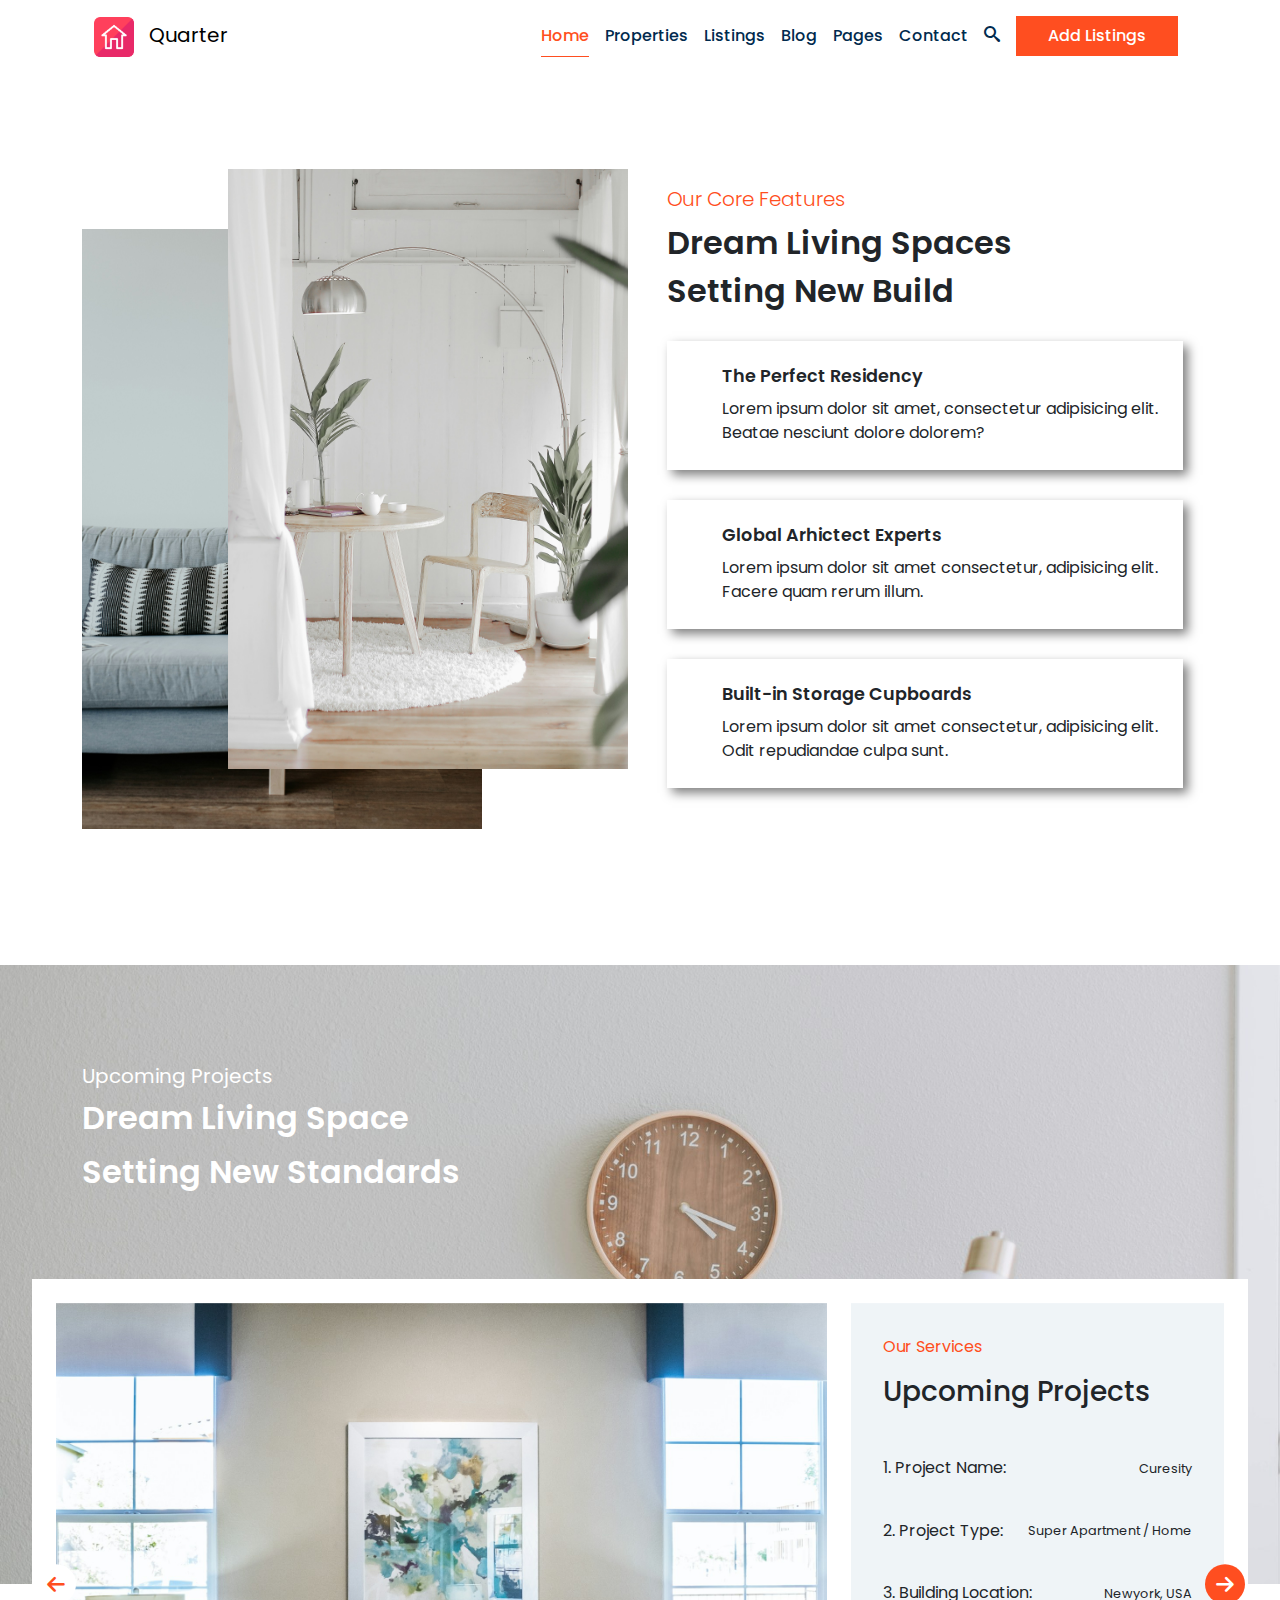
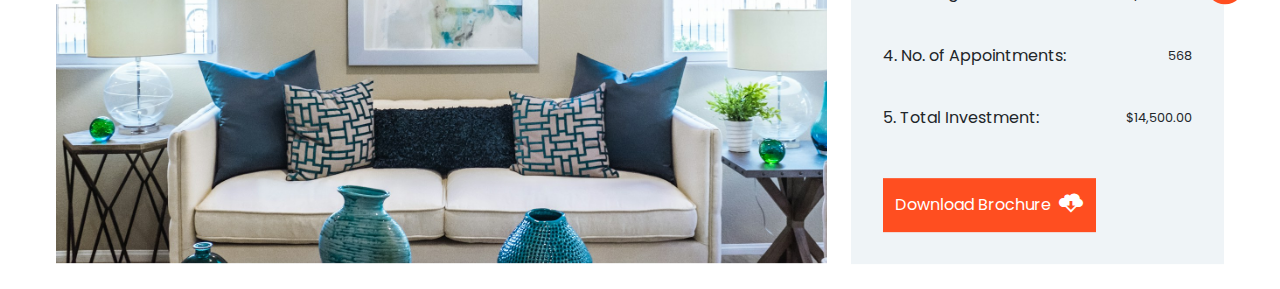
==== index.html @ afba4214 "Navbar-fixed" ====
<!DOCTYPE html>
<html lang="en">
<head>
    <meta charset="UTF-8">
    <meta name="viewport" content="width=device-width, initial-scale=1.0">
    <title>Quarter</title>
    <link rel='stylesheet' href='https://cdn-uicons.flaticon.com/2.6.0/uicons-regular-straight/css/uicons-regular-straight.css'>
    <link href="https://fonts.googleapis.com/css2?family=Poppins:ital,wght@0,100;0,200;0,300;0,400;0,500;0,600;0,700;0,800;0,900;1,100;1,200;1,300;1,400;1,500;1,600;1,700;1,800;1,900&display=swap" rel="stylesheet">
    <link rel="stylesheet" href="https://cdn.jsdelivr.net/npm/swiper@11/swiper-bundle.min.css"/>
    <link rel="stylesheet" href="assets/css/main.css">
</head>
<body>
    <div class="site-wrapper">
        <header class="header">
          <div class="container">
            <nav class="main-navbar">
              <div class="nav-links">
                <nav class="navbar navbar-expand-lg">
                  <div class="container-fluid">
                    <a class="navbar-brand" href="#"><img src="assets/img/logo-png.png" alt=""><span>Quarter</span></a>
                    <button class="navbar-toggler" type="button" data-bs-toggle="collapse" data-bs-target="#navbarNav" aria-controls="navbarNav" aria-expanded="false" aria-label="Toggle navigation">
                      <span class="navbar-toggler-icon"></span>
                    </button>
                    <div class="collapse navbar-collapse" id="navbarNav">
                      <ul class="navbar-nav">
                        <li class="nav-item">
                          <a class="nav-link active" aria-current="page" href="#">Home</a>
                        </li>
                        <li class="nav-item">
                          <a class="nav-link" href="#">Properties</a>
                        </li>
                        <li class="nav-item">
                          <a class="nav-link" href="#">Listings</a>
                        </li>
                        <li class="nav-item">
                          <a class="nav-link" href="#">Blog</a>
                        </li>
                        <li class="nav-item">
                          <a class="nav-link" href="#">Pages</a>
                        </li>
                        <li class="nav-item">
                          <a class="nav-link" href="#">Contact</a>
                        </li>
                        <li class="nav-item">
                          <a class="nav-link" href="#"><i class="icon-search"></i></a>
                        </li>
                        <li class="nav-item">
                          <a class="nav-link add-listings" href="#">Add Listings</a>
                        </li>
                      </ul>
                    </div>
                  </div>
                </nav>
              </div><!-- /.nav-links -->
            </nav><!-- /.main-navbar -->
          </div><!-- /.container-sm -->
        </header><!-- /.header -->
        <main class="main-content">
          <div class="main-hero-section"></div><!-- /.main-hero-section -->
          <div class="features-section section-space">
            <div class="container">
              <div class="row">
                <div class="col-md-6">
                  <div class="images-overlap">
                    <figure class="image-1">
                      <img src="assets/img/feature-section-1.jpg" alt="">
                    </figure>
                    <figure class="image-2" >
                      <img src="assets/img/feature-section-2.jpg" alt="">
                    </figure>
                  </div><!-- /.images-overlap -->
                </div><!-- /.col-md-6 -->
                <div class="col-md-6">
                  <div class="content">
                    <div class="title">
                      <p>Our Core Features</p>
                      <h2>Dream Living Spaces</h2>
                      <h2>Setting New Build</h2>
                    </div><!-- /.title -->
                    <div class="section-features">
                      <div class="feature-1 feature">
                        <div class="icon">
                          <i class="fi fi-rs-customer-service"></i>
                        </div><!-- /.icon -->
                        <div class="feature-content">
                          <h4>The Perfect Residency</h4>
                          <p>Lorem ipsum dolor sit amet, consectetur adipisicing elit. Beatae nesciunt dolore dolorem?</p>
                        </div><!-- /.feature-content -->
                      </div><!-- /.feature-1 -->
                      <div class="feature-2 feature">
                        <div class="icon">
                          <i class="fi fi-rs-bank"></i>
                        </div><!-- /.icon -->
                        <div class="feature-content">
                          <h4>Global Arhictect Experts</h4>
                          <p>Lorem ipsum dolor sit amet consectetur, adipisicing elit. Facere quam rerum illum.</p>
                        </div><!-- /.feature-content -->
                      </div><!-- /.feature-1 -->
                      <div class="feature-3 feature">
                        <div class="icon">
                          <i class="fi fi-rs-back-up"></i>
                        </div><!-- /.icon -->
                        <div class="feature-content">
                          <h4>Built-in Storage Cupboards</h4>
                          <p>Lorem ipsum dolor sit amet consectetur, adipisicing elit. Odit repudiandae culpa sunt.</p>
                        </div><!-- /.feature-content -->
                      </div><!-- /.feature-1 -->
                    </div><!-- /.section-features -->
                  </div><!-- /.content -->
                </div><!-- /.col-md-6 -->
              </div><!-- /.row -->
            </div><!-- /.container -->
          </div><!-- /.features-section -->
          <div class="upcoming-projects-section">
            <div class="upcoming-projects-sectin-wrapper">
              <figure>
                <img src="assets/img/Features-Section-image.jpg" alt="">
                <figcaption class="section-space-top">
                  <div class="container">
                    <div class="figcaption-inner">
                      <p>Upcoming Projects</p>
                      <h2>Dream Living Space</h2>
                      <h2>Setting New Standards</h2>
                    </div><!-- /.figcaption-inner -->
                  </div><!-- /.container -->
                </figcaption>
              </figure>
            </div> <!-- /.upcoming-projects-sectin-wrapper -->
            <div class="swiper-wrapper-main">
                <div class="container lg">
                  <div class="swiper-inner">
                        <div class="swiper mySwiper">
                          <div class="swiper-wrapper">
                            <div class="swiper-slide">
                              <div class="row">
                                <div class="col-md-8">
                                  <div class="items">
                                    <figure>
                                      <img src="assets/img/carousel-1.jpg" alt="">
                                    </figure>
                                  </div>
                                </div><!-- /.col-md-8 -->
                                <div class="col-md-4">
                                  <div class="content-wrapper">
                                    <div class="title content-section">
                                      <p>Our Services</p>
                                      <h3>Upcoming Projects</h3>
                                    </div><!-- /.title -->
                                    <div class="content-lists content-section">
                                      <ul>
                                        <li>1. Project Name:<span>Curesity</span></li>
                                        <li>2. Project Type:<span>Super Apartment / Home</span></li>
                                        <li>3. Building Location:<span>Newyork, USA</span></li>
                                        <li>4. No. of Appointments:<span>568</span></li>
                                        <li>5. Total Investment:<span>$14,500.00</span></li>
                                      </ul>
                                    </div><!-- /.content-lists -->
                                    <div class="brochure content-section">
                                      <a href="" class="download-link">Download Brochure<span><i class="icon-cloud-download"></i></span></a>
                                    </div><!-- /.brochure -->
                                  </div><!-- /.content-wrapper -->
                                </div><!-- /.col-4 -->
                              </div><!-- /.row -->
                            </div>
                            <div class="swiper-slide">
                              <div class="row">
                                <div class="col-md-8">
                                  <div class="items">
                                    <figure>
                                      <img src="assets/img/carousel-2.jpg" alt="">
                                    </figure>
                                  </div>
                                </div><!-- /.col-md-8 -->
                                <div class="col-md-4">
                                  <div class="content-wrapper">
                                    <div class="title content-section">
                                      <p>Our Services</p>
                                      <h3>Upcoming Projects</h3>
                                    </div><!-- /.title -->
                                    <div class="content-lists content-section">
                                      <ul>
                                        <li>1. Project Name:<span>Curesity</span></li>
                                        <li>2. Project Type:<span>Super Apartment / Home</span></li>
                                        <li>3. Building Location:<span>Newyork, USA</span></li>
                                        <li>4. No. of Appointments:<span>568</span></li>
                                        <li>5. Total Investment:<span>$14,500.00</span></li>
                                      </ul>
                                    </div><!-- /.content-lists -->
                                    <div class="brochure content-section">
                                      <a href="" class="download-link">Download Brochure<span><i class="icon-cloud-download"></i></span></a>
                                    </div><!-- /.brochure -->
                                  </div><!-- /.content-wrapper -->
                                </div><!-- /.col-md-4 -->
                              </div><!-- /.row -->
                            </div>
                            <div class="swiper-slide">
                              <div class="row">
                                <div class="col-md-8">
                                  <div class="items">
                                    <figure>
                                      <img src="assets/img/carousel-3.jpg" alt="">
                                    </figure>
                                  </div>
                                </div><!-- /.col-md-8 -->
                                <div class="col-md-4">
                                  <div class="content-wrapper">
                                    <div class="title content-section">
                                      <p>Our Services</p>
                                      <h3>Upcoming Projects</h3>
                                    </div><!-- /.title -->
                                    <div class="content-lists content-section">
                                      <ul>
                                        <li>1. Project Name:<span>Curesity</span></li>
                                        <li>2. Project Type:<span>Super Apartment / Home</span></li>
                                        <li>3. Building Location:<span>Newyork, USA</span></li>
                                        <li>4. No. of Appointments:<span>568</span></li>
                                        <li>5. Total Investment:<span>$14,500.00</span></li>
                                      </ul>
                                    </div><!-- /.content-lists -->
                                    <div class="brochure content-section">
                                      <a href="" class="download-link">Download Brochure<span><i class="icon-cloud-download"></i></span></a>
                                    </div><!-- /.brochure -->
                                  </div><!-- /.content-wrapper -->
                                </div><!-- /.col-md-4 -->
                              </div><!-- /.row -->
                            </div>
                          </div>
                          <div class="swiper-button-next swiper-buttons">
                            <i class="icon-arrow-right2 next-button"></i>
                          </div>
                          <div class="swiper-button-prev swiper-buttons">
                            <i class="icon-arrow-left2 previous-button"></i>
                          </div>
                        </div>     
                  </div><!-- /.swiper-inner -->
                </div><!-- /.container -->
            </div><!-- /.swiper-wrapper -->
          </div><!-- /.upcoming-projects-section -->
        </main><!-- /.main-content -->
        <footer class="footer"></footer><!-- /.footer -->
    </div><!-- /.site-wrapper -->
    <script src="assets/js/bootstrap.js"></script>
    <script src="https://cdn.jsdelivr.net/npm/swiper@11/swiper-bundle.min.js"></script>
    <script src="assets/js/main.js"></script>
</body>
</html>
---- assets/css/main.css ----
@charset "UTF-8";
@font-face {
  font-family: "icomoon";
  src: url("fonts/icomoon.eot?r6gxqw");
  src: url("fonts/icomoon.eot?r6gxqw#iefix") format("embedded-opentype"), url("fonts/icomoon.ttf?r6gxqw") format("truetype"), url("fonts/icomoon.woff?r6gxqw") format("woff"), url("fonts/icomoon.svg?r6gxqw#icomoon") format("svg");
  font-weight: normal;
  font-style: normal;
  font-display: block;
}
[class^=icon-], [class*=" icon-"] {
  /* use !important to prevent issues with browser extensions that change fonts */
  font-family: "icomoon" !important;
  speak: never;
  font-style: normal;
  font-weight: normal;
  font-variant: normal;
  text-transform: none;
  line-height: 1;
  /* Better Font Rendering =========== */
  -webkit-font-smoothing: antialiased;
  -moz-osx-font-smoothing: grayscale;
}

.icon-search:before {
  content: "\e986";
}

.icon-cloud-download:before {
  content: "\e9c2";
}

.icon-play2:before {
  content: "\ea15";
}

.icon-arrow-right2:before {
  content: "\ea3c";
}

.icon-arrow-left2:before {
  content: "\ea40";
}

/*!
 * Bootstrap  v5.3.3 (https://getbootstrap.com/)
 * Copyright 2011-2024 The Bootstrap Authors
 * Licensed under MIT (https://github.com/twbs/bootstrap/blob/main/LICENSE)
 */
:root,
[data-bs-theme=light] {
  --bs-blue: #0d6efd;
  --bs-indigo: #6610f2;
  --bs-purple: #6f42c1;
  --bs-pink: #d63384;
  --bs-red: #dc3545;
  --bs-orange: #fd7e14;
  --bs-yellow: #ffc107;
  --bs-green: #198754;
  --bs-teal: #20c997;
  --bs-cyan: #0dcaf0;
  --bs-black: #000;
  --bs-white: #fff;
  --bs-gray: #6c757d;
  --bs-gray-dark: #343a40;
  --bs-gray-100: #f8f9fa;
  --bs-gray-200: #e9ecef;
  --bs-gray-300: #dee2e6;
  --bs-gray-400: #ced4da;
  --bs-gray-500: #adb5bd;
  --bs-gray-600: #6c757d;
  --bs-gray-700: #495057;
  --bs-gray-800: #343a40;
  --bs-gray-900: #212529;
  --bs-primary: #0d6efd;
  --bs-secondary: #6c757d;
  --bs-success: #198754;
  --bs-info: #0dcaf0;
  --bs-warning: #ffc107;
  --bs-danger: #dc3545;
  --bs-light: #f8f9fa;
  --bs-dark: #212529;
  --bs-primary-rgb: 13, 110, 253;
  --bs-secondary-rgb: 108, 117, 125;
  --bs-success-rgb: 25, 135, 84;
  --bs-info-rgb: 13, 202, 240;
  --bs-warning-rgb: 255, 193, 7;
  --bs-danger-rgb: 220, 53, 69;
  --bs-light-rgb: 248, 249, 250;
  --bs-dark-rgb: 33, 37, 41;
  --bs-primary-text-emphasis: #052c65;
  --bs-secondary-text-emphasis: #2b2f32;
  --bs-success-text-emphasis: #0a3622;
  --bs-info-text-emphasis: #055160;
  --bs-warning-text-emphasis: #664d03;
  --bs-danger-text-emphasis: #58151c;
  --bs-light-text-emphasis: #495057;
  --bs-dark-text-emphasis: #495057;
  --bs-primary-bg-subtle: #cfe2ff;
  --bs-secondary-bg-subtle: #e2e3e5;
  --bs-success-bg-subtle: #d1e7dd;
  --bs-info-bg-subtle: #cff4fc;
  --bs-warning-bg-subtle: #fff3cd;
  --bs-danger-bg-subtle: #f8d7da;
  --bs-light-bg-subtle: #fcfcfd;
  --bs-dark-bg-subtle: #ced4da;
  --bs-primary-border-subtle: #9ec5fe;
  --bs-secondary-border-subtle: #c4c8cb;
  --bs-success-border-subtle: #a3cfbb;
  --bs-info-border-subtle: #9eeaf9;
  --bs-warning-border-subtle: #ffe69c;
  --bs-danger-border-subtle: #f1aeb5;
  --bs-light-border-subtle: #e9ecef;
  --bs-dark-border-subtle: #adb5bd;
  --bs-white-rgb: 255, 255, 255;
  --bs-black-rgb: 0, 0, 0;
  --bs-font-sans-serif: system-ui, -apple-system, "Segoe UI", Roboto, "Helvetica Neue", "Noto Sans", "Liberation Sans", Arial, sans-serif, "Apple Color Emoji", "Segoe UI Emoji", "Segoe UI Symbol", "Noto Color Emoji";
  --bs-font-monospace: SFMono-Regular, Menlo, Monaco, Consolas, "Liberation Mono", "Courier New", monospace;
  --bs-gradient: linear-gradient(180deg, rgba(255, 255, 255, 0.15), rgba(255, 255, 255, 0));
  --bs-body-font-family: var(--bs-font-sans-serif);
  --bs-body-font-size: 1rem;
  --bs-body-font-weight: 400;
  --bs-body-line-height: 1.5;
  --bs-body-color: #212529;
  --bs-body-color-rgb: 33, 37, 41;
  --bs-body-bg: #fff;
  --bs-body-bg-rgb: 255, 255, 255;
  --bs-emphasis-color: #000;
  --bs-emphasis-color-rgb: 0, 0, 0;
  --bs-secondary-color: rgba(33, 37, 41, 0.75);
  --bs-secondary-color-rgb: 33, 37, 41;
  --bs-secondary-bg: #e9ecef;
  --bs-secondary-bg-rgb: 233, 236, 239;
  --bs-tertiary-color: rgba(33, 37, 41, 0.5);
  --bs-tertiary-color-rgb: 33, 37, 41;
  --bs-tertiary-bg: #f8f9fa;
  --bs-tertiary-bg-rgb: 248, 249, 250;
  --bs-heading-color: inherit;
  --bs-link-color: #0d6efd;
  --bs-link-color-rgb: 13, 110, 253;
  --bs-link-decoration: underline;
  --bs-link-hover-color: #0a58ca;
  --bs-link-hover-color-rgb: 10, 88, 202;
  --bs-code-color: #d63384;
  --bs-highlight-color: #212529;
  --bs-highlight-bg: #fff3cd;
  --bs-border-width: 1px;
  --bs-border-style: solid;
  --bs-border-color: #dee2e6;
  --bs-border-color-translucent: rgba(0, 0, 0, 0.175);
  --bs-border-radius: 0.375rem;
  --bs-border-radius-sm: 0.25rem;
  --bs-border-radius-lg: 0.5rem;
  --bs-border-radius-xl: 1rem;
  --bs-border-radius-xxl: 2rem;
  --bs-border-radius-2xl: var(--bs-border-radius-xxl);
  --bs-border-radius-pill: 50rem;
  --bs-box-shadow: 0 0.5rem 1rem rgba(0, 0, 0, 0.15);
  --bs-box-shadow-sm: 0 0.125rem 0.25rem rgba(0, 0, 0, 0.075);
  --bs-box-shadow-lg: 0 1rem 3rem rgba(0, 0, 0, 0.175);
  --bs-box-shadow-inset: inset 0 1px 2px rgba(0, 0, 0, 0.075);
  --bs-focus-ring-width: 0.25rem;
  --bs-focus-ring-opacity: 0.25;
  --bs-focus-ring-color: rgba(13, 110, 253, 0.25);
  --bs-form-valid-color: #198754;
  --bs-form-valid-border-color: #198754;
  --bs-form-invalid-color: #dc3545;
  --bs-form-invalid-border-color: #dc3545;
}

[data-bs-theme=dark] {
  color-scheme: dark;
  --bs-body-color: #dee2e6;
  --bs-body-color-rgb: 222, 226, 230;
  --bs-body-bg: #212529;
  --bs-body-bg-rgb: 33, 37, 41;
  --bs-emphasis-color: #fff;
  --bs-emphasis-color-rgb: 255, 255, 255;
  --bs-secondary-color: rgba(222, 226, 230, 0.75);
  --bs-secondary-color-rgb: 222, 226, 230;
  --bs-secondary-bg: #343a40;
  --bs-secondary-bg-rgb: 52, 58, 64;
  --bs-tertiary-color: rgba(222, 226, 230, 0.5);
  --bs-tertiary-color-rgb: 222, 226, 230;
  --bs-tertiary-bg: #2b3035;
  --bs-tertiary-bg-rgb: 43, 48, 53;
  --bs-primary-text-emphasis: #6ea8fe;
  --bs-secondary-text-emphasis: #a7acb1;
  --bs-success-text-emphasis: #75b798;
  --bs-info-text-emphasis: #6edff6;
  --bs-warning-text-emphasis: #ffda6a;
  --bs-danger-text-emphasis: #ea868f;
  --bs-light-text-emphasis: #f8f9fa;
  --bs-dark-text-emphasis: #dee2e6;
  --bs-primary-bg-subtle: #031633;
  --bs-secondary-bg-subtle: #161719;
  --bs-success-bg-subtle: #051b11;
  --bs-info-bg-subtle: #032830;
  --bs-warning-bg-subtle: #332701;
  --bs-danger-bg-subtle: #2c0b0e;
  --bs-light-bg-subtle: #343a40;
  --bs-dark-bg-subtle: #1a1d20;
  --bs-primary-border-subtle: #084298;
  --bs-secondary-border-subtle: #41464b;
  --bs-success-border-subtle: #0f5132;
  --bs-info-border-subtle: #087990;
  --bs-warning-border-subtle: #997404;
  --bs-danger-border-subtle: #842029;
  --bs-light-border-subtle: #495057;
  --bs-dark-border-subtle: #343a40;
  --bs-heading-color: inherit;
  --bs-link-color: #6ea8fe;
  --bs-link-hover-color: #8bb9fe;
  --bs-link-color-rgb: 110, 168, 254;
  --bs-link-hover-color-rgb: 139, 185, 254;
  --bs-code-color: #e685b5;
  --bs-highlight-color: #dee2e6;
  --bs-highlight-bg: #664d03;
  --bs-border-color: #495057;
  --bs-border-color-translucent: rgba(255, 255, 255, 0.15);
  --bs-form-valid-color: #75b798;
  --bs-form-valid-border-color: #75b798;
  --bs-form-invalid-color: #ea868f;
  --bs-form-invalid-border-color: #ea868f;
}

*,
*::before,
*::after {
  box-sizing: border-box;
}

@media (prefers-reduced-motion: no-preference) {
  :root {
    scroll-behavior: smooth;
  }
}

body {
  margin: 0;
  font-family: var(--bs-body-font-family);
  font-size: var(--bs-body-font-size);
  font-weight: var(--bs-body-font-weight);
  line-height: var(--bs-body-line-height);
  color: var(--bs-body-color);
  text-align: var(--bs-body-text-align);
  background-color: var(--bs-body-bg);
  -webkit-text-size-adjust: 100%;
  -webkit-tap-highlight-color: rgba(0, 0, 0, 0);
}

hr {
  margin: 1rem 0;
  color: inherit;
  border: 0;
  border-top: var(--bs-border-width) solid;
  opacity: 0.25;
}

h6, .h6, h5, .h5, h4, .h4, h3, .h3, h2, .h2, h1, .h1 {
  margin-top: 0;
  margin-bottom: 0.5rem;
  font-weight: 500;
  line-height: 1.2;
  color: var(--bs-heading-color);
}

h1, .h1 {
  font-size: calc(1.375rem + 1.5vw);
}
@media (min-width: 1200px) {
  h1, .h1 {
    font-size: 2.5rem;
  }
}

h2, .h2 {
  font-size: calc(1.325rem + 0.9vw);
}
@media (min-width: 1200px) {
  h2, .h2 {
    font-size: 2rem;
  }
}

h3, .h3 {
  font-size: calc(1.3rem + 0.6vw);
}
@media (min-width: 1200px) {
  h3, .h3 {
    font-size: 1.75rem;
  }
}

h4, .h4 {
  font-size: calc(1.275rem + 0.3vw);
}
@media (min-width: 1200px) {
  h4, .h4 {
    font-size: 1.5rem;
  }
}

h5, .h5 {
  font-size: 1.25rem;
}

h6, .h6 {
  font-size: 1rem;
}

p {
  margin-top: 0;
  margin-bottom: 1rem;
}

abbr[title] {
  -webkit-text-decoration: underline dotted;
          text-decoration: underline dotted;
  cursor: help;
  -webkit-text-decoration-skip-ink: none;
          text-decoration-skip-ink: none;
}

address {
  margin-bottom: 1rem;
  font-style: normal;
  line-height: inherit;
}

ol,
ul {
  padding-left: 2rem;
}

ol,
ul,
dl {
  margin-top: 0;
  margin-bottom: 1rem;
}

ol ol,
ul ul,
ol ul,
ul ol {
  margin-bottom: 0;
}

dt {
  font-weight: 700;
}

dd {
  margin-bottom: 0.5rem;
  margin-left: 0;
}

blockquote {
  margin: 0 0 1rem;
}

b,
strong {
  font-weight: bolder;
}

small, .small {
  font-size: 0.875em;
}

mark, .mark {
  padding: 0.1875em;
  color: var(--bs-highlight-color);
  background-color: var(--bs-highlight-bg);
}

sub,
sup {
  position: relative;
  font-size: 0.75em;
  line-height: 0;
  vertical-align: baseline;
}

sub {
  bottom: -0.25em;
}

sup {
  top: -0.5em;
}

a {
  color: rgba(var(--bs-link-color-rgb), var(--bs-link-opacity, 1));
  text-decoration: underline;
}
a:hover {
  --bs-link-color-rgb: var(--bs-link-hover-color-rgb);
}

a:not([href]):not([class]), a:not([href]):not([class]):hover {
  color: inherit;
  text-decoration: none;
}

pre,
code,
kbd,
samp {
  font-family: var(--bs-font-monospace);
  font-size: 1em;
}

pre {
  display: block;
  margin-top: 0;
  margin-bottom: 1rem;
  overflow: auto;
  font-size: 0.875em;
}
pre code {
  font-size: inherit;
  color: inherit;
  word-break: normal;
}

code {
  font-size: 0.875em;
  color: var(--bs-code-color);
  word-wrap: break-word;
}
a > code {
  color: inherit;
}

kbd {
  padding: 0.1875rem 0.375rem;
  font-size: 0.875em;
  color: var(--bs-body-bg);
  background-color: var(--bs-body-color);
  border-radius: 0.25rem;
}
kbd kbd {
  padding: 0;
  font-size: 1em;
}

figure {
  margin: 0 0 1rem;
}

img,
svg {
  vertical-align: middle;
}

table {
  caption-side: bottom;
  border-collapse: collapse;
}

caption {
  padding-top: 0.5rem;
  padding-bottom: 0.5rem;
  color: var(--bs-secondary-color);
  text-align: left;
}

th {
  text-align: inherit;
  text-align: -webkit-match-parent;
}

thead,
tbody,
tfoot,
tr,
td,
th {
  border-color: inherit;
  border-style: solid;
  border-width: 0;
}

label {
  display: inline-block;
}

button {
  border-radius: 0;
}

button:focus:not(:focus-visible) {
  outline: 0;
}

input,
button,
select,
optgroup,
textarea {
  margin: 0;
  font-family: inherit;
  font-size: inherit;
  line-height: inherit;
}

button,
select {
  text-transform: none;
}

[role=button] {
  cursor: pointer;
}

select {
  word-wrap: normal;
}
select:disabled {
  opacity: 1;
}

[list]:not([type=date]):not([type=datetime-local]):not([type=month]):not([type=week]):not([type=time])::-webkit-calendar-picker-indicator {
  display: none !important;
}

button,
[type=button],
[type=reset],
[type=submit] {
  -webkit-appearance: button;
}
button:not(:disabled),
[type=button]:not(:disabled),
[type=reset]:not(:disabled),
[type=submit]:not(:disabled) {
  cursor: pointer;
}

::-moz-focus-inner {
  padding: 0;
  border-style: none;
}

textarea {
  resize: vertical;
}

fieldset {
  min-width: 0;
  padding: 0;
  margin: 0;
  border: 0;
}

legend {
  float: left;
  width: 100%;
  padding: 0;
  margin-bottom: 0.5rem;
  font-size: calc(1.275rem + 0.3vw);
  line-height: inherit;
}
@media (min-width: 1200px) {
  legend {
    font-size: 1.5rem;
  }
}
legend + * {
  clear: left;
}

::-webkit-datetime-edit-fields-wrapper,
::-webkit-datetime-edit-text,
::-webkit-datetime-edit-minute,
::-webkit-datetime-edit-hour-field,
::-webkit-datetime-edit-day-field,
::-webkit-datetime-edit-month-field,
::-webkit-datetime-edit-year-field {
  padding: 0;
}

::-webkit-inner-spin-button {
  height: auto;
}

[type=search] {
  -webkit-appearance: textfield;
  outline-offset: -2px;
}

/* rtl:raw:
[type="tel"],
[type="url"],
[type="email"],
[type="number"] {
  direction: ltr;
}
*/
::-webkit-search-decoration {
  -webkit-appearance: none;
}

::-webkit-color-swatch-wrapper {
  padding: 0;
}

::file-selector-button {
  font: inherit;
  -webkit-appearance: button;
}

output {
  display: inline-block;
}

iframe {
  border: 0;
}

summary {
  display: list-item;
  cursor: pointer;
}

progress {
  vertical-align: baseline;
}

[hidden] {
  display: none !important;
}

.lead {
  font-size: 1.25rem;
  font-weight: 300;
}

.display-1 {
  font-size: calc(1.625rem + 4.5vw);
  font-weight: 300;
  line-height: 1.2;
}
@media (min-width: 1200px) {
  .display-1 {
    font-size: 5rem;
  }
}

.display-2 {
  font-size: calc(1.575rem + 3.9vw);
  font-weight: 300;
  line-height: 1.2;
}
@media (min-width: 1200px) {
  .display-2 {
    font-size: 4.5rem;
  }
}

.display-3 {
  font-size: calc(1.525rem + 3.3vw);
  font-weight: 300;
  line-height: 1.2;
}
@media (min-width: 1200px) {
  .display-3 {
    font-size: 4rem;
  }
}

.display-4 {
  font-size: calc(1.475rem + 2.7vw);
  font-weight: 300;
  line-height: 1.2;
}
@media (min-width: 1200px) {
  .display-4 {
    font-size: 3.5rem;
  }
}

.display-5 {
  font-size: calc(1.425rem + 2.1vw);
  font-weight: 300;
  line-height: 1.2;
}
@media (min-width: 1200px) {
  .display-5 {
    font-size: 3rem;
  }
}

.display-6 {
  font-size: calc(1.375rem + 1.5vw);
  font-weight: 300;
  line-height: 1.2;
}
@media (min-width: 1200px) {
  .display-6 {
    font-size: 2.5rem;
  }
}

.list-unstyled {
  padding-left: 0;
  list-style: none;
}

.list-inline {
  padding-left: 0;
  list-style: none;
}

.list-inline-item {
  display: inline-block;
}
.list-inline-item:not(:last-child) {
  margin-right: 0.5rem;
}

.initialism {
  font-size: 0.875em;
  text-transform: uppercase;
}

.blockquote {
  margin-bottom: 1rem;
  font-size: 1.25rem;
}
.blockquote > :last-child {
  margin-bottom: 0;
}

.blockquote-footer {
  margin-top: -1rem;
  margin-bottom: 1rem;
  font-size: 0.875em;
  color: #6c757d;
}
.blockquote-footer::before {
  content: "— ";
}

.img-fluid {
  max-width: 100%;
  height: auto;
}

.img-thumbnail {
  padding: 0.25rem;
  background-color: var(--bs-body-bg);
  border: var(--bs-border-width) solid var(--bs-border-color);
  border-radius: var(--bs-border-radius);
  max-width: 100%;
  height: auto;
}

.figure {
  display: inline-block;
}

.figure-img {
  margin-bottom: 0.5rem;
  line-height: 1;
}

.figure-caption {
  font-size: 0.875em;
  color: var(--bs-secondary-color);
}

.container,
.container-fluid,
.container-xxl,
.container-xl,
.container-lg,
.container-md,
.container-sm {
  --bs-gutter-x: 1.5rem;
  --bs-gutter-y: 0;
  width: 100%;
  padding-right: calc(var(--bs-gutter-x) * 0.5);
  padding-left: calc(var(--bs-gutter-x) * 0.5);
  margin-right: auto;
  margin-left: auto;
}

@media (min-width: 576px) {
  .container-sm, .container {
    max-width: 540px;
  }
}
@media (min-width: 768px) {
  .container-md, .container-sm, .container {
    max-width: 720px;
  }
}
@media (min-width: 992px) {
  .container-lg, .container-md, .container-sm, .container {
    max-width: 960px;
  }
}
@media (min-width: 1200px) {
  .container-xl, .container-lg, .container-md, .container-sm, .container {
    max-width: 1140px;
  }
}
@media (min-width: 1400px) {
  .container-xxl, .container-xl, .container-lg, .container-md, .container-sm, .container {
    max-width: 1320px;
  }
}
:root {
  --bs-breakpoint-xs: 0;
  --bs-breakpoint-sm: 576px;
  --bs-breakpoint-md: 768px;
  --bs-breakpoint-lg: 992px;
  --bs-breakpoint-xl: 1200px;
  --bs-breakpoint-xxl: 1400px;
}

.row {
  --bs-gutter-x: 1.5rem;
  --bs-gutter-y: 0;
  display: flex;
  flex-wrap: wrap;
  margin-top: calc(-1 * var(--bs-gutter-y));
  margin-right: calc(-0.5 * var(--bs-gutter-x));
  margin-left: calc(-0.5 * var(--bs-gutter-x));
}
.row > * {
  flex-shrink: 0;
  width: 100%;
  max-width: 100%;
  padding-right: calc(var(--bs-gutter-x) * 0.5);
  padding-left: calc(var(--bs-gutter-x) * 0.5);
  margin-top: var(--bs-gutter-y);
}

.col {
  flex: 1 0 0%;
}

.row-cols-auto > * {
  flex: 0 0 auto;
  width: auto;
}

.row-cols-1 > * {
  flex: 0 0 auto;
  width: 100%;
}

.row-cols-2 > * {
  flex: 0 0 auto;
  width: 50%;
}

.row-cols-3 > * {
  flex: 0 0 auto;
  width: 33.33333333%;
}

.row-cols-4 > * {
  flex: 0 0 auto;
  width: 25%;
}

.row-cols-5 > * {
  flex: 0 0 auto;
  width: 20%;
}

.row-cols-6 > * {
  flex: 0 0 auto;
  width: 16.66666667%;
}

.col-auto {
  flex: 0 0 auto;
  width: auto;
}

.col-1 {
  flex: 0 0 auto;
  width: 8.33333333%;
}

.col-2 {
  flex: 0 0 auto;
  width: 16.66666667%;
}

.col-3 {
  flex: 0 0 auto;
  width: 25%;
}

.col-4 {
  flex: 0 0 auto;
  width: 33.33333333%;
}

.col-5 {
  flex: 0 0 auto;
  width: 41.66666667%;
}

.col-6 {
  flex: 0 0 auto;
  width: 50%;
}

.col-7 {
  flex: 0 0 auto;
  width: 58.33333333%;
}

.col-8 {
  flex: 0 0 auto;
  width: 66.66666667%;
}

.col-9 {
  flex: 0 0 auto;
  width: 75%;
}

.col-10 {
  flex: 0 0 auto;
  width: 83.33333333%;
}

.col-11 {
  flex: 0 0 auto;
  width: 91.66666667%;
}

.col-12 {
  flex: 0 0 auto;
  width: 100%;
}

.offset-1 {
  margin-left: 8.33333333%;
}

.offset-2 {
  margin-left: 16.66666667%;
}

.offset-3 {
  margin-left: 25%;
}

.offset-4 {
  margin-left: 33.33333333%;
}

.offset-5 {
  margin-left: 41.66666667%;
}

.offset-6 {
  margin-left: 50%;
}

.offset-7 {
  margin-left: 58.33333333%;
}

.offset-8 {
  margin-left: 66.66666667%;
}

.offset-9 {
  margin-left: 75%;
}

.offset-10 {
  margin-left: 83.33333333%;
}

.offset-11 {
  margin-left: 91.66666667%;
}

.g-0,
.gx-0 {
  --bs-gutter-x: 0;
}

.g-0,
.gy-0 {
  --bs-gutter-y: 0;
}

.g-1,
.gx-1 {
  --bs-gutter-x: 0.25rem;
}

.g-1,
.gy-1 {
  --bs-gutter-y: 0.25rem;
}

.g-2,
.gx-2 {
  --bs-gutter-x: 0.5rem;
}

.g-2,
.gy-2 {
  --bs-gutter-y: 0.5rem;
}

.g-3,
.gx-3 {
  --bs-gutter-x: 1rem;
}

.g-3,
.gy-3 {
  --bs-gutter-y: 1rem;
}

.g-4,
.gx-4 {
  --bs-gutter-x: 1.5rem;
}

.g-4,
.gy-4 {
  --bs-gutter-y: 1.5rem;
}

.g-5,
.gx-5 {
  --bs-gutter-x: 3rem;
}

.g-5,
.gy-5 {
  --bs-gutter-y: 3rem;
}

@media (min-width: 576px) {
  .col-sm {
    flex: 1 0 0%;
  }
  .row-cols-sm-auto > * {
    flex: 0 0 auto;
    width: auto;
  }
  .row-cols-sm-1 > * {
    flex: 0 0 auto;
    width: 100%;
  }
  .row-cols-sm-2 > * {
    flex: 0 0 auto;
    width: 50%;
  }
  .row-cols-sm-3 > * {
    flex: 0 0 auto;
    width: 33.33333333%;
  }
  .row-cols-sm-4 > * {
    flex: 0 0 auto;
    width: 25%;
  }
  .row-cols-sm-5 > * {
    flex: 0 0 auto;
    width: 20%;
  }
  .row-cols-sm-6 > * {
    flex: 0 0 auto;
    width: 16.66666667%;
  }
  .col-sm-auto {
    flex: 0 0 auto;
    width: auto;
  }
  .col-sm-1 {
    flex: 0 0 auto;
    width: 8.33333333%;
  }
  .col-sm-2 {
    flex: 0 0 auto;
    width: 16.66666667%;
  }
  .col-sm-3 {
    flex: 0 0 auto;
    width: 25%;
  }
  .col-sm-4 {
    flex: 0 0 auto;
    width: 33.33333333%;
  }
  .col-sm-5 {
    flex: 0 0 auto;
    width: 41.66666667%;
  }
  .col-sm-6 {
    flex: 0 0 auto;
    width: 50%;
  }
  .col-sm-7 {
    flex: 0 0 auto;
    width: 58.33333333%;
  }
  .col-sm-8 {
    flex: 0 0 auto;
    width: 66.66666667%;
  }
  .col-sm-9 {
    flex: 0 0 auto;
    width: 75%;
  }
  .col-sm-10 {
    flex: 0 0 auto;
    width: 83.33333333%;
  }
  .col-sm-11 {
    flex: 0 0 auto;
    width: 91.66666667%;
  }
  .col-sm-12 {
    flex: 0 0 auto;
    width: 100%;
  }
  .offset-sm-0 {
    margin-left: 0;
  }
  .offset-sm-1 {
    margin-left: 8.33333333%;
  }
  .offset-sm-2 {
    margin-left: 16.66666667%;
  }
  .offset-sm-3 {
    margin-left: 25%;
  }
  .offset-sm-4 {
    margin-left: 33.33333333%;
  }
  .offset-sm-5 {
    margin-left: 41.66666667%;
  }
  .offset-sm-6 {
    margin-left: 50%;
  }
  .offset-sm-7 {
    margin-left: 58.33333333%;
  }
  .offset-sm-8 {
    margin-left: 66.66666667%;
  }
  .offset-sm-9 {
    margin-left: 75%;
  }
  .offset-sm-10 {
    margin-left: 83.33333333%;
  }
  .offset-sm-11 {
    margin-left: 91.66666667%;
  }
  .g-sm-0,
  .gx-sm-0 {
    --bs-gutter-x: 0;
  }
  .g-sm-0,
  .gy-sm-0 {
    --bs-gutter-y: 0;
  }
  .g-sm-1,
  .gx-sm-1 {
    --bs-gutter-x: 0.25rem;
  }
  .g-sm-1,
  .gy-sm-1 {
    --bs-gutter-y: 0.25rem;
  }
  .g-sm-2,
  .gx-sm-2 {
    --bs-gutter-x: 0.5rem;
  }
  .g-sm-2,
  .gy-sm-2 {
    --bs-gutter-y: 0.5rem;
  }
  .g-sm-3,
  .gx-sm-3 {
    --bs-gutter-x: 1rem;
  }
  .g-sm-3,
  .gy-sm-3 {
    --bs-gutter-y: 1rem;
  }
  .g-sm-4,
  .gx-sm-4 {
    --bs-gutter-x: 1.5rem;
  }
  .g-sm-4,
  .gy-sm-4 {
    --bs-gutter-y: 1.5rem;
  }
  .g-sm-5,
  .gx-sm-5 {
    --bs-gutter-x: 3rem;
  }
  .g-sm-5,
  .gy-sm-5 {
    --bs-gutter-y: 3rem;
  }
}
@media (min-width: 768px) {
  .col-md {
    flex: 1 0 0%;
  }
  .row-cols-md-auto > * {
    flex: 0 0 auto;
    width: auto;
  }
  .row-cols-md-1 > * {
    flex: 0 0 auto;
    width: 100%;
  }
  .row-cols-md-2 > * {
    flex: 0 0 auto;
    width: 50%;
  }
  .row-cols-md-3 > * {
    flex: 0 0 auto;
    width: 33.33333333%;
  }
  .row-cols-md-4 > * {
    flex: 0 0 auto;
    width: 25%;
  }
  .row-cols-md-5 > * {
    flex: 0 0 auto;
    width: 20%;
  }
  .row-cols-md-6 > * {
    flex: 0 0 auto;
    width: 16.66666667%;
  }
  .col-md-auto {
    flex: 0 0 auto;
    width: auto;
  }
  .col-md-1 {
    flex: 0 0 auto;
    width: 8.33333333%;
  }
  .col-md-2 {
    flex: 0 0 auto;
    width: 16.66666667%;
  }
  .col-md-3 {
    flex: 0 0 auto;
    width: 25%;
  }
  .col-md-4 {
    flex: 0 0 auto;
    width: 33.33333333%;
  }
  .col-md-5 {
    flex: 0 0 auto;
    width: 41.66666667%;
  }
  .col-md-6 {
    flex: 0 0 auto;
    width: 50%;
  }
  .col-md-7 {
    flex: 0 0 auto;
    width: 58.33333333%;
  }
  .col-md-8 {
    flex: 0 0 auto;
    width: 66.66666667%;
  }
  .col-md-9 {
    flex: 0 0 auto;
    width: 75%;
  }
  .col-md-10 {
    flex: 0 0 auto;
    width: 83.33333333%;
  }
  .col-md-11 {
    flex: 0 0 auto;
    width: 91.66666667%;
  }
  .col-md-12 {
    flex: 0 0 auto;
    width: 100%;
  }
  .offset-md-0 {
    margin-left: 0;
  }
  .offset-md-1 {
    margin-left: 8.33333333%;
  }
  .offset-md-2 {
    margin-left: 16.66666667%;
  }
  .offset-md-3 {
    margin-left: 25%;
  }
  .offset-md-4 {
    margin-left: 33.33333333%;
  }
  .offset-md-5 {
    margin-left: 41.66666667%;
  }
  .offset-md-6 {
    margin-left: 50%;
  }
  .offset-md-7 {
    margin-left: 58.33333333%;
  }
  .offset-md-8 {
    margin-left: 66.66666667%;
  }
  .offset-md-9 {
    margin-left: 75%;
  }
  .offset-md-10 {
    margin-left: 83.33333333%;
  }
  .offset-md-11 {
    margin-left: 91.66666667%;
  }
  .g-md-0,
  .gx-md-0 {
    --bs-gutter-x: 0;
  }
  .g-md-0,
  .gy-md-0 {
    --bs-gutter-y: 0;
  }
  .g-md-1,
  .gx-md-1 {
    --bs-gutter-x: 0.25rem;
  }
  .g-md-1,
  .gy-md-1 {
    --bs-gutter-y: 0.25rem;
  }
  .g-md-2,
  .gx-md-2 {
    --bs-gutter-x: 0.5rem;
  }
  .g-md-2,
  .gy-md-2 {
    --bs-gutter-y: 0.5rem;
  }
  .g-md-3,
  .gx-md-3 {
    --bs-gutter-x: 1rem;
  }
  .g-md-3,
  .gy-md-3 {
    --bs-gutter-y: 1rem;
  }
  .g-md-4,
  .gx-md-4 {
    --bs-gutter-x: 1.5rem;
  }
  .g-md-4,
  .gy-md-4 {
    --bs-gutter-y: 1.5rem;
  }
  .g-md-5,
  .gx-md-5 {
    --bs-gutter-x: 3rem;
  }
  .g-md-5,
  .gy-md-5 {
    --bs-gutter-y: 3rem;
  }
}
@media (min-width: 992px) {
  .col-lg {
    flex: 1 0 0%;
  }
  .row-cols-lg-auto > * {
    flex: 0 0 auto;
    width: auto;
  }
  .row-cols-lg-1 > * {
    flex: 0 0 auto;
    width: 100%;
  }
  .row-cols-lg-2 > * {
    flex: 0 0 auto;
    width: 50%;
  }
  .row-cols-lg-3 > * {
    flex: 0 0 auto;
    width: 33.33333333%;
  }
  .row-cols-lg-4 > * {
    flex: 0 0 auto;
    width: 25%;
  }
  .row-cols-lg-5 > * {
    flex: 0 0 auto;
    width: 20%;
  }
  .row-cols-lg-6 > * {
    flex: 0 0 auto;
    width: 16.66666667%;
  }
  .col-lg-auto {
    flex: 0 0 auto;
    width: auto;
  }
  .col-lg-1 {
    flex: 0 0 auto;
    width: 8.33333333%;
  }
  .col-lg-2 {
    flex: 0 0 auto;
    width: 16.66666667%;
  }
  .col-lg-3 {
    flex: 0 0 auto;
    width: 25%;
  }
  .col-lg-4 {
    flex: 0 0 auto;
    width: 33.33333333%;
  }
  .col-lg-5 {
    flex: 0 0 auto;
    width: 41.66666667%;
  }
  .col-lg-6 {
    flex: 0 0 auto;
    width: 50%;
  }
  .col-lg-7 {
    flex: 0 0 auto;
    width: 58.33333333%;
  }
  .col-lg-8 {
    flex: 0 0 auto;
    width: 66.66666667%;
  }
  .col-lg-9 {
    flex: 0 0 auto;
    width: 75%;
  }
  .col-lg-10 {
    flex: 0 0 auto;
    width: 83.33333333%;
  }
  .col-lg-11 {
    flex: 0 0 auto;
    width: 91.66666667%;
  }
  .col-lg-12 {
    flex: 0 0 auto;
    width: 100%;
  }
  .offset-lg-0 {
    margin-left: 0;
  }
  .offset-lg-1 {
    margin-left: 8.33333333%;
  }
  .offset-lg-2 {
    margin-left: 16.66666667%;
  }
  .offset-lg-3 {
    margin-left: 25%;
  }
  .offset-lg-4 {
    margin-left: 33.33333333%;
  }
  .offset-lg-5 {
    margin-left: 41.66666667%;
  }
  .offset-lg-6 {
    margin-left: 50%;
  }
  .offset-lg-7 {
    margin-left: 58.33333333%;
  }
  .offset-lg-8 {
    margin-left: 66.66666667%;
  }
  .offset-lg-9 {
    margin-left: 75%;
  }
  .offset-lg-10 {
    margin-left: 83.33333333%;
  }
  .offset-lg-11 {
    margin-left: 91.66666667%;
  }
  .g-lg-0,
  .gx-lg-0 {
    --bs-gutter-x: 0;
  }
  .g-lg-0,
  .gy-lg-0 {
    --bs-gutter-y: 0;
  }
  .g-lg-1,
  .gx-lg-1 {
    --bs-gutter-x: 0.25rem;
  }
  .g-lg-1,
  .gy-lg-1 {
    --bs-gutter-y: 0.25rem;
  }
  .g-lg-2,
  .gx-lg-2 {
    --bs-gutter-x: 0.5rem;
  }
  .g-lg-2,
  .gy-lg-2 {
    --bs-gutter-y: 0.5rem;
  }
  .g-lg-3,
  .gx-lg-3 {
    --bs-gutter-x: 1rem;
  }
  .g-lg-3,
  .gy-lg-3 {
    --bs-gutter-y: 1rem;
  }
  .g-lg-4,
  .gx-lg-4 {
    --bs-gutter-x: 1.5rem;
  }
  .g-lg-4,
  .gy-lg-4 {
    --bs-gutter-y: 1.5rem;
  }
  .g-lg-5,
  .gx-lg-5 {
    --bs-gutter-x: 3rem;
  }
  .g-lg-5,
  .gy-lg-5 {
    --bs-gutter-y: 3rem;
  }
}
@media (min-width: 1200px) {
  .col-xl {
    flex: 1 0 0%;
  }
  .row-cols-xl-auto > * {
    flex: 0 0 auto;
    width: auto;
  }
  .row-cols-xl-1 > * {
    flex: 0 0 auto;
    width: 100%;
  }
  .row-cols-xl-2 > * {
    flex: 0 0 auto;
    width: 50%;
  }
  .row-cols-xl-3 > * {
    flex: 0 0 auto;
    width: 33.33333333%;
  }
  .row-cols-xl-4 > * {
    flex: 0 0 auto;
    width: 25%;
  }
  .row-cols-xl-5 > * {
    flex: 0 0 auto;
    width: 20%;
  }
  .row-cols-xl-6 > * {
    flex: 0 0 auto;
    width: 16.66666667%;
  }
  .col-xl-auto {
    flex: 0 0 auto;
    width: auto;
  }
  .col-xl-1 {
    flex: 0 0 auto;
    width: 8.33333333%;
  }
  .col-xl-2 {
    flex: 0 0 auto;
    width: 16.66666667%;
  }
  .col-xl-3 {
    flex: 0 0 auto;
    width: 25%;
  }
  .col-xl-4 {
    flex: 0 0 auto;
    width: 33.33333333%;
  }
  .col-xl-5 {
    flex: 0 0 auto;
    width: 41.66666667%;
  }
  .col-xl-6 {
    flex: 0 0 auto;
    width: 50%;
  }
  .col-xl-7 {
    flex: 0 0 auto;
    width: 58.33333333%;
  }
  .col-xl-8 {
    flex: 0 0 auto;
    width: 66.66666667%;
  }
  .col-xl-9 {
    flex: 0 0 auto;
    width: 75%;
  }
  .col-xl-10 {
    flex: 0 0 auto;
    width: 83.33333333%;
  }
  .col-xl-11 {
    flex: 0 0 auto;
    width: 91.66666667%;
  }
  .col-xl-12 {
    flex: 0 0 auto;
    width: 100%;
  }
  .offset-xl-0 {
    margin-left: 0;
  }
  .offset-xl-1 {
    margin-left: 8.33333333%;
  }
  .offset-xl-2 {
    margin-left: 16.66666667%;
  }
  .offset-xl-3 {
    margin-left: 25%;
  }
  .offset-xl-4 {
    margin-left: 33.33333333%;
  }
  .offset-xl-5 {
    margin-left: 41.66666667%;
  }
  .offset-xl-6 {
    margin-left: 50%;
  }
  .offset-xl-7 {
    margin-left: 58.33333333%;
  }
  .offset-xl-8 {
    margin-left: 66.66666667%;
  }
  .offset-xl-9 {
    margin-left: 75%;
  }
  .offset-xl-10 {
    margin-left: 83.33333333%;
  }
  .offset-xl-11 {
    margin-left: 91.66666667%;
  }
  .g-xl-0,
  .gx-xl-0 {
    --bs-gutter-x: 0;
  }
  .g-xl-0,
  .gy-xl-0 {
    --bs-gutter-y: 0;
  }
  .g-xl-1,
  .gx-xl-1 {
    --bs-gutter-x: 0.25rem;
  }
  .g-xl-1,
  .gy-xl-1 {
    --bs-gutter-y: 0.25rem;
  }
  .g-xl-2,
  .gx-xl-2 {
    --bs-gutter-x: 0.5rem;
  }
  .g-xl-2,
  .gy-xl-2 {
    --bs-gutter-y: 0.5rem;
  }
  .g-xl-3,
  .gx-xl-3 {
    --bs-gutter-x: 1rem;
  }
  .g-xl-3,
  .gy-xl-3 {
    --bs-gutter-y: 1rem;
  }
  .g-xl-4,
  .gx-xl-4 {
    --bs-gutter-x: 1.5rem;
  }
  .g-xl-4,
  .gy-xl-4 {
    --bs-gutter-y: 1.5rem;
  }
  .g-xl-5,
  .gx-xl-5 {
    --bs-gutter-x: 3rem;
  }
  .g-xl-5,
  .gy-xl-5 {
    --bs-gutter-y: 3rem;
  }
}
@media (min-width: 1400px) {
  .col-xxl {
    flex: 1 0 0%;
  }
  .row-cols-xxl-auto > * {
    flex: 0 0 auto;
    width: auto;
  }
  .row-cols-xxl-1 > * {
    flex: 0 0 auto;
    width: 100%;
  }
  .row-cols-xxl-2 > * {
    flex: 0 0 auto;
    width: 50%;
  }
  .row-cols-xxl-3 > * {
    flex: 0 0 auto;
    width: 33.33333333%;
  }
  .row-cols-xxl-4 > * {
    flex: 0 0 auto;
    width: 25%;
  }
  .row-cols-xxl-5 > * {
    flex: 0 0 auto;
    width: 20%;
  }
  .row-cols-xxl-6 > * {
    flex: 0 0 auto;
    width: 16.66666667%;
  }
  .col-xxl-auto {
    flex: 0 0 auto;
    width: auto;
  }
  .col-xxl-1 {
    flex: 0 0 auto;
    width: 8.33333333%;
  }
  .col-xxl-2 {
    flex: 0 0 auto;
    width: 16.66666667%;
  }
  .col-xxl-3 {
    flex: 0 0 auto;
    width: 25%;
  }
  .col-xxl-4 {
    flex: 0 0 auto;
    width: 33.33333333%;
  }
  .col-xxl-5 {
    flex: 0 0 auto;
    width: 41.66666667%;
  }
  .col-xxl-6 {
    flex: 0 0 auto;
    width: 50%;
  }
  .col-xxl-7 {
    flex: 0 0 auto;
    width: 58.33333333%;
  }
  .col-xxl-8 {
    flex: 0 0 auto;
    width: 66.66666667%;
  }
  .col-xxl-9 {
    flex: 0 0 auto;
    width: 75%;
  }
  .col-xxl-10 {
    flex: 0 0 auto;
    width: 83.33333333%;
  }
  .col-xxl-11 {
    flex: 0 0 auto;
    width: 91.66666667%;
  }
  .col-xxl-12 {
    flex: 0 0 auto;
    width: 100%;
  }
  .offset-xxl-0 {
    margin-left: 0;
  }
  .offset-xxl-1 {
    margin-left: 8.33333333%;
  }
  .offset-xxl-2 {
    margin-left: 16.66666667%;
  }
  .offset-xxl-3 {
    margin-left: 25%;
  }
  .offset-xxl-4 {
    margin-left: 33.33333333%;
  }
  .offset-xxl-5 {
    margin-left: 41.66666667%;
  }
  .offset-xxl-6 {
    margin-left: 50%;
  }
  .offset-xxl-7 {
    margin-left: 58.33333333%;
  }
  .offset-xxl-8 {
    margin-left: 66.66666667%;
  }
  .offset-xxl-9 {
    margin-left: 75%;
  }
  .offset-xxl-10 {
    margin-left: 83.33333333%;
  }
  .offset-xxl-11 {
    margin-left: 91.66666667%;
  }
  .g-xxl-0,
  .gx-xxl-0 {
    --bs-gutter-x: 0;
  }
  .g-xxl-0,
  .gy-xxl-0 {
    --bs-gutter-y: 0;
  }
  .g-xxl-1,
  .gx-xxl-1 {
    --bs-gutter-x: 0.25rem;
  }
  .g-xxl-1,
  .gy-xxl-1 {
    --bs-gutter-y: 0.25rem;
  }
  .g-xxl-2,
  .gx-xxl-2 {
    --bs-gutter-x: 0.5rem;
  }
  .g-xxl-2,
  .gy-xxl-2 {
    --bs-gutter-y: 0.5rem;
  }
  .g-xxl-3,
  .gx-xxl-3 {
    --bs-gutter-x: 1rem;
  }
  .g-xxl-3,
  .gy-xxl-3 {
    --bs-gutter-y: 1rem;
  }
  .g-xxl-4,
  .gx-xxl-4 {
    --bs-gutter-x: 1.5rem;
  }
  .g-xxl-4,
  .gy-xxl-4 {
    --bs-gutter-y: 1.5rem;
  }
  .g-xxl-5,
  .gx-xxl-5 {
    --bs-gutter-x: 3rem;
  }
  .g-xxl-5,
  .gy-xxl-5 {
    --bs-gutter-y: 3rem;
  }
}
.table {
  --bs-table-color-type: initial;
  --bs-table-bg-type: initial;
  --bs-table-color-state: initial;
  --bs-table-bg-state: initial;
  --bs-table-color: var(--bs-emphasis-color);
  --bs-table-bg: var(--bs-body-bg);
  --bs-table-border-color: var(--bs-border-color);
  --bs-table-accent-bg: transparent;
  --bs-table-striped-color: var(--bs-emphasis-color);
  --bs-table-striped-bg: rgba(var(--bs-emphasis-color-rgb), 0.05);
  --bs-table-active-color: var(--bs-emphasis-color);
  --bs-table-active-bg: rgba(var(--bs-emphasis-color-rgb), 0.1);
  --bs-table-hover-color: var(--bs-emphasis-color);
  --bs-table-hover-bg: rgba(var(--bs-emphasis-color-rgb), 0.075);
  width: 100%;
  margin-bottom: 1rem;
  vertical-align: top;
  border-color: var(--bs-table-border-color);
}
.table > :not(caption) > * > * {
  padding: 0.5rem 0.5rem;
  color: var(--bs-table-color-state, var(--bs-table-color-type, var(--bs-table-color)));
  background-color: var(--bs-table-bg);
  border-bottom-width: var(--bs-border-width);
  box-shadow: inset 0 0 0 9999px var(--bs-table-bg-state, var(--bs-table-bg-type, var(--bs-table-accent-bg)));
}
.table > tbody {
  vertical-align: inherit;
}
.table > thead {
  vertical-align: bottom;
}

.table-group-divider {
  border-top: calc(var(--bs-border-width) * 2) solid currentcolor;
}

.caption-top {
  caption-side: top;
}

.table-sm > :not(caption) > * > * {
  padding: 0.25rem 0.25rem;
}

.table-bordered > :not(caption) > * {
  border-width: var(--bs-border-width) 0;
}
.table-bordered > :not(caption) > * > * {
  border-width: 0 var(--bs-border-width);
}

.table-borderless > :not(caption) > * > * {
  border-bottom-width: 0;
}
.table-borderless > :not(:first-child) {
  border-top-width: 0;
}

.table-striped > tbody > tr:nth-of-type(odd) > * {
  --bs-table-color-type: var(--bs-table-striped-color);
  --bs-table-bg-type: var(--bs-table-striped-bg);
}

.table-striped-columns > :not(caption) > tr > :nth-child(even) {
  --bs-table-color-type: var(--bs-table-striped-color);
  --bs-table-bg-type: var(--bs-table-striped-bg);
}

.table-active {
  --bs-table-color-state: var(--bs-table-active-color);
  --bs-table-bg-state: var(--bs-table-active-bg);
}

.table-hover > tbody > tr:hover > * {
  --bs-table-color-state: var(--bs-table-hover-color);
  --bs-table-bg-state: var(--bs-table-hover-bg);
}

.table-primary {
  --bs-table-color: #000;
  --bs-table-bg: #cfe2ff;
  --bs-table-border-color: #a6b5cc;
  --bs-table-striped-bg: #c5d7f2;
  --bs-table-striped-color: #000;
  --bs-table-active-bg: #bacbe6;
  --bs-table-active-color: #000;
  --bs-table-hover-bg: #bfd1ec;
  --bs-table-hover-color: #000;
  color: var(--bs-table-color);
  border-color: var(--bs-table-border-color);
}

.table-secondary {
  --bs-table-color: #000;
  --bs-table-bg: #e2e3e5;
  --bs-table-border-color: #b5b6b7;
  --bs-table-striped-bg: #d7d8da;
  --bs-table-striped-color: #000;
  --bs-table-active-bg: #cbccce;
  --bs-table-active-color: #000;
  --bs-table-hover-bg: #d1d2d4;
  --bs-table-hover-color: #000;
  color: var(--bs-table-color);
  border-color: var(--bs-table-border-color);
}

.table-success {
  --bs-table-color: #000;
  --bs-table-bg: #d1e7dd;
  --bs-table-border-color: #a7b9b1;
  --bs-table-striped-bg: #c7dbd2;
  --bs-table-striped-color: #000;
  --bs-table-active-bg: #bcd0c7;
  --bs-table-active-color: #000;
  --bs-table-hover-bg: #c1d6cc;
  --bs-table-hover-color: #000;
  color: var(--bs-table-color);
  border-color: var(--bs-table-border-color);
}

.table-info {
  --bs-table-color: #000;
  --bs-table-bg: #cff4fc;
  --bs-table-border-color: #a6c3ca;
  --bs-table-striped-bg: #c5e8ef;
  --bs-table-striped-color: #000;
  --bs-table-active-bg: #badce3;
  --bs-table-active-color: #000;
  --bs-table-hover-bg: #bfe2e9;
  --bs-table-hover-color: #000;
  color: var(--bs-table-color);
  border-color: var(--bs-table-border-color);
}

.table-warning {
  --bs-table-color: #000;
  --bs-table-bg: #fff3cd;
  --bs-table-border-color: #ccc2a4;
  --bs-table-striped-bg: #f2e7c3;
  --bs-table-striped-color: #000;
  --bs-table-active-bg: #e6dbb9;
  --bs-table-active-color: #000;
  --bs-table-hover-bg: #ece1be;
  --bs-table-hover-color: #000;
  color: var(--bs-table-color);
  border-color: var(--bs-table-border-color);
}

.table-danger {
  --bs-table-color: #000;
  --bs-table-bg: #f8d7da;
  --bs-table-border-color: #c6acae;
  --bs-table-striped-bg: #eccccf;
  --bs-table-striped-color: #000;
  --bs-table-active-bg: #dfc2c4;
  --bs-table-active-color: #000;
  --bs-table-hover-bg: #e5c7ca;
  --bs-table-hover-color: #000;
  color: var(--bs-table-color);
  border-color: var(--bs-table-border-color);
}

.table-light {
  --bs-table-color: #000;
  --bs-table-bg: #f8f9fa;
  --bs-table-border-color: #c6c7c8;
  --bs-table-striped-bg: #ecedee;
  --bs-table-striped-color: #000;
  --bs-table-active-bg: #dfe0e1;
  --bs-table-active-color: #000;
  --bs-table-hover-bg: #e5e6e7;
  --bs-table-hover-color: #000;
  color: var(--bs-table-color);
  border-color: var(--bs-table-border-color);
}

.table-dark {
  --bs-table-color: #fff;
  --bs-table-bg: #212529;
  --bs-table-border-color: #4d5154;
  --bs-table-striped-bg: #2c3034;
  --bs-table-striped-color: #fff;
  --bs-table-active-bg: #373b3e;
  --bs-table-active-color: #fff;
  --bs-table-hover-bg: #323539;
  --bs-table-hover-color: #fff;
  color: var(--bs-table-color);
  border-color: var(--bs-table-border-color);
}

.table-responsive {
  overflow-x: auto;
  -webkit-overflow-scrolling: touch;
}

@media (max-width: 575.98px) {
  .table-responsive-sm {
    overflow-x: auto;
    -webkit-overflow-scrolling: touch;
  }
}
@media (max-width: 767.98px) {
  .table-responsive-md {
    overflow-x: auto;
    -webkit-overflow-scrolling: touch;
  }
}
@media (max-width: 991.98px) {
  .table-responsive-lg {
    overflow-x: auto;
    -webkit-overflow-scrolling: touch;
  }
}
@media (max-width: 1199.98px) {
  .table-responsive-xl {
    overflow-x: auto;
    -webkit-overflow-scrolling: touch;
  }
}
@media (max-width: 1399.98px) {
  .table-responsive-xxl {
    overflow-x: auto;
    -webkit-overflow-scrolling: touch;
  }
}
.form-label {
  margin-bottom: 0.5rem;
}

.col-form-label {
  padding-top: calc(0.375rem + var(--bs-border-width));
  padding-bottom: calc(0.375rem + var(--bs-border-width));
  margin-bottom: 0;
  font-size: inherit;
  line-height: 1.5;
}

.col-form-label-lg {
  padding-top: calc(0.5rem + var(--bs-border-width));
  padding-bottom: calc(0.5rem + var(--bs-border-width));
  font-size: 1.25rem;
}

.col-form-label-sm {
  padding-top: calc(0.25rem + var(--bs-border-width));
  padding-bottom: calc(0.25rem + var(--bs-border-width));
  font-size: 0.875rem;
}

.form-text {
  margin-top: 0.25rem;
  font-size: 0.875em;
  color: var(--bs-secondary-color);
}

.form-control {
  display: block;
  width: 100%;
  padding: 0.375rem 0.75rem;
  font-size: 1rem;
  font-weight: 400;
  line-height: 1.5;
  color: var(--bs-body-color);
  -webkit-appearance: none;
     -moz-appearance: none;
          appearance: none;
  background-color: var(--bs-body-bg);
  background-clip: padding-box;
  border: var(--bs-border-width) solid var(--bs-border-color);
  border-radius: var(--bs-border-radius);
  transition: border-color 0.15s ease-in-out, box-shadow 0.15s ease-in-out;
}
@media (prefers-reduced-motion: reduce) {
  .form-control {
    transition: none;
  }
}
.form-control[type=file] {
  overflow: hidden;
}
.form-control[type=file]:not(:disabled):not([readonly]) {
  cursor: pointer;
}
.form-control:focus {
  color: var(--bs-body-color);
  background-color: var(--bs-body-bg);
  border-color: #86b7fe;
  outline: 0;
  box-shadow: 0 0 0 0.25rem rgba(13, 110, 253, 0.25);
}
.form-control::-webkit-date-and-time-value {
  min-width: 85px;
  height: 1.5em;
  margin: 0;
}
.form-control::-webkit-datetime-edit {
  display: block;
  padding: 0;
}
.form-control::-moz-placeholder {
  color: var(--bs-secondary-color);
  opacity: 1;
}
.form-control::placeholder {
  color: var(--bs-secondary-color);
  opacity: 1;
}
.form-control:disabled {
  background-color: var(--bs-secondary-bg);
  opacity: 1;
}
.form-control::file-selector-button {
  padding: 0.375rem 0.75rem;
  margin: -0.375rem -0.75rem;
  margin-inline-end: 0.75rem;
  color: var(--bs-body-color);
  background-color: var(--bs-tertiary-bg);
  pointer-events: none;
  border-color: inherit;
  border-style: solid;
  border-width: 0;
  border-inline-end-width: var(--bs-border-width);
  border-radius: 0;
  transition: color 0.15s ease-in-out, background-color 0.15s ease-in-out, border-color 0.15s ease-in-out, box-shadow 0.15s ease-in-out;
}
@media (prefers-reduced-motion: reduce) {
  .form-control::file-selector-button {
    transition: none;
  }
}
.form-control:hover:not(:disabled):not([readonly])::file-selector-button {
  background-color: var(--bs-secondary-bg);
}

.form-control-plaintext {
  display: block;
  width: 100%;
  padding: 0.375rem 0;
  margin-bottom: 0;
  line-height: 1.5;
  color: var(--bs-body-color);
  background-color: transparent;
  border: solid transparent;
  border-width: var(--bs-border-width) 0;
}
.form-control-plaintext:focus {
  outline: 0;
}
.form-control-plaintext.form-control-sm, .form-control-plaintext.form-control-lg {
  padding-right: 0;
  padding-left: 0;
}

.form-control-sm {
  min-height: calc(1.5em + 0.5rem + calc(var(--bs-border-width) * 2));
  padding: 0.25rem 0.5rem;
  font-size: 0.875rem;
  border-radius: var(--bs-border-radius-sm);
}
.form-control-sm::file-selector-button {
  padding: 0.25rem 0.5rem;
  margin: -0.25rem -0.5rem;
  margin-inline-end: 0.5rem;
}

.form-control-lg {
  min-height: calc(1.5em + 1rem + calc(var(--bs-border-width) * 2));
  padding: 0.5rem 1rem;
  font-size: 1.25rem;
  border-radius: var(--bs-border-radius-lg);
}
.form-control-lg::file-selector-button {
  padding: 0.5rem 1rem;
  margin: -0.5rem -1rem;
  margin-inline-end: 1rem;
}

textarea.form-control {
  min-height: calc(1.5em + 0.75rem + calc(var(--bs-border-width) * 2));
}
textarea.form-control-sm {
  min-height: calc(1.5em + 0.5rem + calc(var(--bs-border-width) * 2));
}
textarea.form-control-lg {
  min-height: calc(1.5em + 1rem + calc(var(--bs-border-width) * 2));
}

.form-control-color {
  width: 3rem;
  height: calc(1.5em + 0.75rem + calc(var(--bs-border-width) * 2));
  padding: 0.375rem;
}
.form-control-color:not(:disabled):not([readonly]) {
  cursor: pointer;
}
.form-control-color::-moz-color-swatch {
  border: 0 !important;
  border-radius: var(--bs-border-radius);
}
.form-control-color::-webkit-color-swatch {
  border: 0 !important;
  border-radius: var(--bs-border-radius);
}
.form-control-color.form-control-sm {
  height: calc(1.5em + 0.5rem + calc(var(--bs-border-width) * 2));
}
.form-control-color.form-control-lg {
  height: calc(1.5em + 1rem + calc(var(--bs-border-width) * 2));
}

.form-select {
  --bs-form-select-bg-img: url("data:image/svg+xml,%3csvg xmlns='http://www.w3.org/2000/svg' viewBox='0 0 16 16'%3e%3cpath fill='none' stroke='%23343a40' stroke-linecap='round' stroke-linejoin='round' stroke-width='2' d='m2 5 6 6 6-6'/%3e%3c/svg%3e");
  display: block;
  width: 100%;
  padding: 0.375rem 2.25rem 0.375rem 0.75rem;
  font-size: 1rem;
  font-weight: 400;
  line-height: 1.5;
  color: var(--bs-body-color);
  -webkit-appearance: none;
     -moz-appearance: none;
          appearance: none;
  background-color: var(--bs-body-bg);
  background-image: var(--bs-form-select-bg-img), var(--bs-form-select-bg-icon, none);
  background-repeat: no-repeat;
  background-position: right 0.75rem center;
  background-size: 16px 12px;
  border: var(--bs-border-width) solid var(--bs-border-color);
  border-radius: var(--bs-border-radius);
  transition: border-color 0.15s ease-in-out, box-shadow 0.15s ease-in-out;
}
@media (prefers-reduced-motion: reduce) {
  .form-select {
    transition: none;
  }
}
.form-select:focus {
  border-color: #86b7fe;
  outline: 0;
  box-shadow: 0 0 0 0.25rem rgba(13, 110, 253, 0.25);
}
.form-select[multiple], .form-select[size]:not([size="1"]) {
  padding-right: 0.75rem;
  background-image: none;
}
.form-select:disabled {
  background-color: var(--bs-secondary-bg);
}
.form-select:-moz-focusring {
  color: transparent;
  text-shadow: 0 0 0 var(--bs-body-color);
}

.form-select-sm {
  padding-top: 0.25rem;
  padding-bottom: 0.25rem;
  padding-left: 0.5rem;
  font-size: 0.875rem;
  border-radius: var(--bs-border-radius-sm);
}

.form-select-lg {
  padding-top: 0.5rem;
  padding-bottom: 0.5rem;
  padding-left: 1rem;
  font-size: 1.25rem;
  border-radius: var(--bs-border-radius-lg);
}

[data-bs-theme=dark] .form-select {
  --bs-form-select-bg-img: url("data:image/svg+xml,%3csvg xmlns='http://www.w3.org/2000/svg' viewBox='0 0 16 16'%3e%3cpath fill='none' stroke='%23dee2e6' stroke-linecap='round' stroke-linejoin='round' stroke-width='2' d='m2 5 6 6 6-6'/%3e%3c/svg%3e");
}

.form-check {
  display: block;
  min-height: 1.5rem;
  padding-left: 1.5em;
  margin-bottom: 0.125rem;
}
.form-check .form-check-input {
  float: left;
  margin-left: -1.5em;
}

.form-check-reverse {
  padding-right: 1.5em;
  padding-left: 0;
  text-align: right;
}
.form-check-reverse .form-check-input {
  float: right;
  margin-right: -1.5em;
  margin-left: 0;
}

.form-check-input {
  --bs-form-check-bg: var(--bs-body-bg);
  flex-shrink: 0;
  width: 1em;
  height: 1em;
  margin-top: 0.25em;
  vertical-align: top;
  -webkit-appearance: none;
     -moz-appearance: none;
          appearance: none;
  background-color: var(--bs-form-check-bg);
  background-image: var(--bs-form-check-bg-image);
  background-repeat: no-repeat;
  background-position: center;
  background-size: contain;
  border: var(--bs-border-width) solid var(--bs-border-color);
  -webkit-print-color-adjust: exact;
          print-color-adjust: exact;
}
.form-check-input[type=checkbox] {
  border-radius: 0.25em;
}
.form-check-input[type=radio] {
  border-radius: 50%;
}
.form-check-input:active {
  filter: brightness(90%);
}
.form-check-input:focus {
  border-color: #86b7fe;
  outline: 0;
  box-shadow: 0 0 0 0.25rem rgba(13, 110, 253, 0.25);
}
.form-check-input:checked {
  background-color: #0d6efd;
  border-color: #0d6efd;
}
.form-check-input:checked[type=checkbox] {
  --bs-form-check-bg-image: url("data:image/svg+xml,%3csvg xmlns='http://www.w3.org/2000/svg' viewBox='0 0 20 20'%3e%3cpath fill='none' stroke='%23fff' stroke-linecap='round' stroke-linejoin='round' stroke-width='3' d='m6 10 3 3 6-6'/%3e%3c/svg%3e");
}
.form-check-input:checked[type=radio] {
  --bs-form-check-bg-image: url("data:image/svg+xml,%3csvg xmlns='http://www.w3.org/2000/svg' viewBox='-4 -4 8 8'%3e%3ccircle r='2' fill='%23fff'/%3e%3c/svg%3e");
}
.form-check-input[type=checkbox]:indeterminate {
  background-color: #0d6efd;
  border-color: #0d6efd;
  --bs-form-check-bg-image: url("data:image/svg+xml,%3csvg xmlns='http://www.w3.org/2000/svg' viewBox='0 0 20 20'%3e%3cpath fill='none' stroke='%23fff' stroke-linecap='round' stroke-linejoin='round' stroke-width='3' d='M6 10h8'/%3e%3c/svg%3e");
}
.form-check-input:disabled {
  pointer-events: none;
  filter: none;
  opacity: 0.5;
}
.form-check-input[disabled] ~ .form-check-label, .form-check-input:disabled ~ .form-check-label {
  cursor: default;
  opacity: 0.5;
}

.form-switch {
  padding-left: 2.5em;
}
.form-switch .form-check-input {
  --bs-form-switch-bg: url("data:image/svg+xml,%3csvg xmlns='http://www.w3.org/2000/svg' viewBox='-4 -4 8 8'%3e%3ccircle r='3' fill='rgba%280, 0, 0, 0.25%29'/%3e%3c/svg%3e");
  width: 2em;
  margin-left: -2.5em;
  background-image: var(--bs-form-switch-bg);
  background-position: left center;
  border-radius: 2em;
  transition: background-position 0.15s ease-in-out;
}
@media (prefers-reduced-motion: reduce) {
  .form-switch .form-check-input {
    transition: none;
  }
}
.form-switch .form-check-input:focus {
  --bs-form-switch-bg: url("data:image/svg+xml,%3csvg xmlns='http://www.w3.org/2000/svg' viewBox='-4 -4 8 8'%3e%3ccircle r='3' fill='%2386b7fe'/%3e%3c/svg%3e");
}
.form-switch .form-check-input:checked {
  background-position: right center;
  --bs-form-switch-bg: url("data:image/svg+xml,%3csvg xmlns='http://www.w3.org/2000/svg' viewBox='-4 -4 8 8'%3e%3ccircle r='3' fill='%23fff'/%3e%3c/svg%3e");
}
.form-switch.form-check-reverse {
  padding-right: 2.5em;
  padding-left: 0;
}
.form-switch.form-check-reverse .form-check-input {
  margin-right: -2.5em;
  margin-left: 0;
}

.form-check-inline {
  display: inline-block;
  margin-right: 1rem;
}

.btn-check {
  position: absolute;
  clip: rect(0, 0, 0, 0);
  pointer-events: none;
}
.btn-check[disabled] + .btn, .btn-check:disabled + .btn {
  pointer-events: none;
  filter: none;
  opacity: 0.65;
}

[data-bs-theme=dark] .form-switch .form-check-input:not(:checked):not(:focus) {
  --bs-form-switch-bg: url("data:image/svg+xml,%3csvg xmlns='http://www.w3.org/2000/svg' viewBox='-4 -4 8 8'%3e%3ccircle r='3' fill='rgba%28255, 255, 255, 0.25%29'/%3e%3c/svg%3e");
}

.form-range {
  width: 100%;
  height: 1.5rem;
  padding: 0;
  -webkit-appearance: none;
     -moz-appearance: none;
          appearance: none;
  background-color: transparent;
}
.form-range:focus {
  outline: 0;
}
.form-range:focus::-webkit-slider-thumb {
  box-shadow: 0 0 0 1px #fff, 0 0 0 0.25rem rgba(13, 110, 253, 0.25);
}
.form-range:focus::-moz-range-thumb {
  box-shadow: 0 0 0 1px #fff, 0 0 0 0.25rem rgba(13, 110, 253, 0.25);
}
.form-range::-moz-focus-outer {
  border: 0;
}
.form-range::-webkit-slider-thumb {
  width: 1rem;
  height: 1rem;
  margin-top: -0.25rem;
  -webkit-appearance: none;
          appearance: none;
  background-color: #0d6efd;
  border: 0;
  border-radius: 1rem;
  -webkit-transition: background-color 0.15s ease-in-out, border-color 0.15s ease-in-out, box-shadow 0.15s ease-in-out;
  transition: background-color 0.15s ease-in-out, border-color 0.15s ease-in-out, box-shadow 0.15s ease-in-out;
}
@media (prefers-reduced-motion: reduce) {
  .form-range::-webkit-slider-thumb {
    -webkit-transition: none;
    transition: none;
  }
}
.form-range::-webkit-slider-thumb:active {
  background-color: #b6d4fe;
}
.form-range::-webkit-slider-runnable-track {
  width: 100%;
  height: 0.5rem;
  color: transparent;
  cursor: pointer;
  background-color: var(--bs-secondary-bg);
  border-color: transparent;
  border-radius: 1rem;
}
.form-range::-moz-range-thumb {
  width: 1rem;
  height: 1rem;
  -moz-appearance: none;
       appearance: none;
  background-color: #0d6efd;
  border: 0;
  border-radius: 1rem;
  -moz-transition: background-color 0.15s ease-in-out, border-color 0.15s ease-in-out, box-shadow 0.15s ease-in-out;
  transition: background-color 0.15s ease-in-out, border-color 0.15s ease-in-out, box-shadow 0.15s ease-in-out;
}
@media (prefers-reduced-motion: reduce) {
  .form-range::-moz-range-thumb {
    -moz-transition: none;
    transition: none;
  }
}
.form-range::-moz-range-thumb:active {
  background-color: #b6d4fe;
}
.form-range::-moz-range-track {
  width: 100%;
  height: 0.5rem;
  color: transparent;
  cursor: pointer;
  background-color: var(--bs-secondary-bg);
  border-color: transparent;
  border-radius: 1rem;
}
.form-range:disabled {
  pointer-events: none;
}
.form-range:disabled::-webkit-slider-thumb {
  background-color: var(--bs-secondary-color);
}
.form-range:disabled::-moz-range-thumb {
  background-color: var(--bs-secondary-color);
}

.form-floating {
  position: relative;
}
.form-floating > .form-control,
.form-floating > .form-control-plaintext,
.form-floating > .form-select {
  height: calc(3.5rem + calc(var(--bs-border-width) * 2));
  min-height: calc(3.5rem + calc(var(--bs-border-width) * 2));
  line-height: 1.25;
}
.form-floating > label {
  position: absolute;
  top: 0;
  left: 0;
  z-index: 2;
  height: 100%;
  padding: 1rem 0.75rem;
  overflow: hidden;
  text-align: start;
  text-overflow: ellipsis;
  white-space: nowrap;
  pointer-events: none;
  border: var(--bs-border-width) solid transparent;
  transform-origin: 0 0;
  transition: opacity 0.1s ease-in-out, transform 0.1s ease-in-out;
}
@media (prefers-reduced-motion: reduce) {
  .form-floating > label {
    transition: none;
  }
}
.form-floating > .form-control,
.form-floating > .form-control-plaintext {
  padding: 1rem 0.75rem;
}
.form-floating > .form-control::-moz-placeholder, .form-floating > .form-control-plaintext::-moz-placeholder {
  color: transparent;
}
.form-floating > .form-control::placeholder,
.form-floating > .form-control-plaintext::placeholder {
  color: transparent;
}
.form-floating > .form-control:not(:-moz-placeholder-shown), .form-floating > .form-control-plaintext:not(:-moz-placeholder-shown) {
  padding-top: 1.625rem;
  padding-bottom: 0.625rem;
}
.form-floating > .form-control:focus, .form-floating > .form-control:not(:placeholder-shown),
.form-floating > .form-control-plaintext:focus,
.form-floating > .form-control-plaintext:not(:placeholder-shown) {
  padding-top: 1.625rem;
  padding-bottom: 0.625rem;
}
.form-floating > .form-control:-webkit-autofill,
.form-floating > .form-control-plaintext:-webkit-autofill {
  padding-top: 1.625rem;
  padding-bottom: 0.625rem;
}
.form-floating > .form-select {
  padding-top: 1.625rem;
  padding-bottom: 0.625rem;
}
.form-floating > .form-control:not(:-moz-placeholder-shown) ~ label {
  color: rgba(var(--bs-body-color-rgb), 0.65);
  transform: scale(0.85) translateY(-0.5rem) translateX(0.15rem);
}
.form-floating > .form-control:focus ~ label,
.form-floating > .form-control:not(:placeholder-shown) ~ label,
.form-floating > .form-control-plaintext ~ label,
.form-floating > .form-select ~ label {
  color: rgba(var(--bs-body-color-rgb), 0.65);
  transform: scale(0.85) translateY(-0.5rem) translateX(0.15rem);
}
.form-floating > .form-control:not(:-moz-placeholder-shown) ~ label::after {
  position: absolute;
  inset: 1rem 0.375rem;
  z-index: -1;
  height: 1.5em;
  content: "";
  background-color: var(--bs-body-bg);
  border-radius: var(--bs-border-radius);
}
.form-floating > .form-control:focus ~ label::after,
.form-floating > .form-control:not(:placeholder-shown) ~ label::after,
.form-floating > .form-control-plaintext ~ label::after,
.form-floating > .form-select ~ label::after {
  position: absolute;
  inset: 1rem 0.375rem;
  z-index: -1;
  height: 1.5em;
  content: "";
  background-color: var(--bs-body-bg);
  border-radius: var(--bs-border-radius);
}
.form-floating > .form-control:-webkit-autofill ~ label {
  color: rgba(var(--bs-body-color-rgb), 0.65);
  transform: scale(0.85) translateY(-0.5rem) translateX(0.15rem);
}
.form-floating > .form-control-plaintext ~ label {
  border-width: var(--bs-border-width) 0;
}
.form-floating > :disabled ~ label,
.form-floating > .form-control:disabled ~ label {
  color: #6c757d;
}
.form-floating > :disabled ~ label::after,
.form-floating > .form-control:disabled ~ label::after {
  background-color: var(--bs-secondary-bg);
}

.input-group {
  position: relative;
  display: flex;
  flex-wrap: wrap;
  align-items: stretch;
  width: 100%;
}
.input-group > .form-control,
.input-group > .form-select,
.input-group > .form-floating {
  position: relative;
  flex: 1 1 auto;
  width: 1%;
  min-width: 0;
}
.input-group > .form-control:focus,
.input-group > .form-select:focus,
.input-group > .form-floating:focus-within {
  z-index: 5;
}
.input-group .btn {
  position: relative;
  z-index: 2;
}
.input-group .btn:focus {
  z-index: 5;
}

.input-group-text {
  display: flex;
  align-items: center;
  padding: 0.375rem 0.75rem;
  font-size: 1rem;
  font-weight: 400;
  line-height: 1.5;
  color: var(--bs-body-color);
  text-align: center;
  white-space: nowrap;
  background-color: var(--bs-tertiary-bg);
  border: var(--bs-border-width) solid var(--bs-border-color);
  border-radius: var(--bs-border-radius);
}

.input-group-lg > .form-control,
.input-group-lg > .form-select,
.input-group-lg > .input-group-text,
.input-group-lg > .btn {
  padding: 0.5rem 1rem;
  font-size: 1.25rem;
  border-radius: var(--bs-border-radius-lg);
}

.input-group-sm > .form-control,
.input-group-sm > .form-select,
.input-group-sm > .input-group-text,
.input-group-sm > .btn {
  padding: 0.25rem 0.5rem;
  font-size: 0.875rem;
  border-radius: var(--bs-border-radius-sm);
}

.input-group-lg > .form-select,
.input-group-sm > .form-select {
  padding-right: 3rem;
}

.input-group:not(.has-validation) > :not(:last-child):not(.dropdown-toggle):not(.dropdown-menu):not(.form-floating),
.input-group:not(.has-validation) > .dropdown-toggle:nth-last-child(n+3),
.input-group:not(.has-validation) > .form-floating:not(:last-child) > .form-control,
.input-group:not(.has-validation) > .form-floating:not(:last-child) > .form-select {
  border-top-right-radius: 0;
  border-bottom-right-radius: 0;
}
.input-group.has-validation > :nth-last-child(n+3):not(.dropdown-toggle):not(.dropdown-menu):not(.form-floating),
.input-group.has-validation > .dropdown-toggle:nth-last-child(n+4),
.input-group.has-validation > .form-floating:nth-last-child(n+3) > .form-control,
.input-group.has-validation > .form-floating:nth-last-child(n+3) > .form-select {
  border-top-right-radius: 0;
  border-bottom-right-radius: 0;
}
.input-group > :not(:first-child):not(.dropdown-menu):not(.valid-tooltip):not(.valid-feedback):not(.invalid-tooltip):not(.invalid-feedback) {
  margin-left: calc(var(--bs-border-width) * -1);
  border-top-left-radius: 0;
  border-bottom-left-radius: 0;
}
.input-group > .form-floating:not(:first-child) > .form-control,
.input-group > .form-floating:not(:first-child) > .form-select {
  border-top-left-radius: 0;
  border-bottom-left-radius: 0;
}

.valid-feedback {
  display: none;
  width: 100%;
  margin-top: 0.25rem;
  font-size: 0.875em;
  color: var(--bs-form-valid-color);
}

.valid-tooltip {
  position: absolute;
  top: 100%;
  z-index: 5;
  display: none;
  max-width: 100%;
  padding: 0.25rem 0.5rem;
  margin-top: 0.1rem;
  font-size: 0.875rem;
  color: #fff;
  background-color: var(--bs-success);
  border-radius: var(--bs-border-radius);
}

.was-validated :valid ~ .valid-feedback,
.was-validated :valid ~ .valid-tooltip,
.is-valid ~ .valid-feedback,
.is-valid ~ .valid-tooltip {
  display: block;
}

.was-validated .form-control:valid, .form-control.is-valid {
  border-color: var(--bs-form-valid-border-color);
  padding-right: calc(1.5em + 0.75rem);
  background-image: url("data:image/svg+xml,%3csvg xmlns='http://www.w3.org/2000/svg' viewBox='0 0 8 8'%3e%3cpath fill='%23198754' d='M2.3 6.73.6 4.53c-.4-1.04.46-1.4 1.1-.8l1.1 1.4 3.4-3.8c.6-.63 1.6-.27 1.2.7l-4 4.6c-.43.5-.8.4-1.1.1z'/%3e%3c/svg%3e");
  background-repeat: no-repeat;
  background-position: right calc(0.375em + 0.1875rem) center;
  background-size: calc(0.75em + 0.375rem) calc(0.75em + 0.375rem);
}
.was-validated .form-control:valid:focus, .form-control.is-valid:focus {
  border-color: var(--bs-form-valid-border-color);
  box-shadow: 0 0 0 0.25rem rgba(var(--bs-success-rgb), 0.25);
}

.was-validated textarea.form-control:valid, textarea.form-control.is-valid {
  padding-right: calc(1.5em + 0.75rem);
  background-position: top calc(0.375em + 0.1875rem) right calc(0.375em + 0.1875rem);
}

.was-validated .form-select:valid, .form-select.is-valid {
  border-color: var(--bs-form-valid-border-color);
}
.was-validated .form-select:valid:not([multiple]):not([size]), .was-validated .form-select:valid:not([multiple])[size="1"], .form-select.is-valid:not([multiple]):not([size]), .form-select.is-valid:not([multiple])[size="1"] {
  --bs-form-select-bg-icon: url("data:image/svg+xml,%3csvg xmlns='http://www.w3.org/2000/svg' viewBox='0 0 8 8'%3e%3cpath fill='%23198754' d='M2.3 6.73.6 4.53c-.4-1.04.46-1.4 1.1-.8l1.1 1.4 3.4-3.8c.6-.63 1.6-.27 1.2.7l-4 4.6c-.43.5-.8.4-1.1.1z'/%3e%3c/svg%3e");
  padding-right: 4.125rem;
  background-position: right 0.75rem center, center right 2.25rem;
  background-size: 16px 12px, calc(0.75em + 0.375rem) calc(0.75em + 0.375rem);
}
.was-validated .form-select:valid:focus, .form-select.is-valid:focus {
  border-color: var(--bs-form-valid-border-color);
  box-shadow: 0 0 0 0.25rem rgba(var(--bs-success-rgb), 0.25);
}

.was-validated .form-control-color:valid, .form-control-color.is-valid {
  width: calc(3rem + calc(1.5em + 0.75rem));
}

.was-validated .form-check-input:valid, .form-check-input.is-valid {
  border-color: var(--bs-form-valid-border-color);
}
.was-validated .form-check-input:valid:checked, .form-check-input.is-valid:checked {
  background-color: var(--bs-form-valid-color);
}
.was-validated .form-check-input:valid:focus, .form-check-input.is-valid:focus {
  box-shadow: 0 0 0 0.25rem rgba(var(--bs-success-rgb), 0.25);
}
.was-validated .form-check-input:valid ~ .form-check-label, .form-check-input.is-valid ~ .form-check-label {
  color: var(--bs-form-valid-color);
}

.form-check-inline .form-check-input ~ .valid-feedback {
  margin-left: 0.5em;
}

.was-validated .input-group > .form-control:not(:focus):valid, .input-group > .form-control:not(:focus).is-valid,
.was-validated .input-group > .form-select:not(:focus):valid,
.input-group > .form-select:not(:focus).is-valid,
.was-validated .input-group > .form-floating:not(:focus-within):valid,
.input-group > .form-floating:not(:focus-within).is-valid {
  z-index: 3;
}

.invalid-feedback {
  display: none;
  width: 100%;
  margin-top: 0.25rem;
  font-size: 0.875em;
  color: var(--bs-form-invalid-color);
}

.invalid-tooltip {
  position: absolute;
  top: 100%;
  z-index: 5;
  display: none;
  max-width: 100%;
  padding: 0.25rem 0.5rem;
  margin-top: 0.1rem;
  font-size: 0.875rem;
  color: #fff;
  background-color: var(--bs-danger);
  border-radius: var(--bs-border-radius);
}

.was-validated :invalid ~ .invalid-feedback,
.was-validated :invalid ~ .invalid-tooltip,
.is-invalid ~ .invalid-feedback,
.is-invalid ~ .invalid-tooltip {
  display: block;
}

.was-validated .form-control:invalid, .form-control.is-invalid {
  border-color: var(--bs-form-invalid-border-color);
  padding-right: calc(1.5em + 0.75rem);
  background-image: url("data:image/svg+xml,%3csvg xmlns='http://www.w3.org/2000/svg' viewBox='0 0 12 12' width='12' height='12' fill='none' stroke='%23dc3545'%3e%3ccircle cx='6' cy='6' r='4.5'/%3e%3cpath stroke-linejoin='round' d='M5.8 3.6h.4L6 6.5z'/%3e%3ccircle cx='6' cy='8.2' r='.6' fill='%23dc3545' stroke='none'/%3e%3c/svg%3e");
  background-repeat: no-repeat;
  background-position: right calc(0.375em + 0.1875rem) center;
  background-size: calc(0.75em + 0.375rem) calc(0.75em + 0.375rem);
}
.was-validated .form-control:invalid:focus, .form-control.is-invalid:focus {
  border-color: var(--bs-form-invalid-border-color);
  box-shadow: 0 0 0 0.25rem rgba(var(--bs-danger-rgb), 0.25);
}

.was-validated textarea.form-control:invalid, textarea.form-control.is-invalid {
  padding-right: calc(1.5em + 0.75rem);
  background-position: top calc(0.375em + 0.1875rem) right calc(0.375em + 0.1875rem);
}

.was-validated .form-select:invalid, .form-select.is-invalid {
  border-color: var(--bs-form-invalid-border-color);
}
.was-validated .form-select:invalid:not([multiple]):not([size]), .was-validated .form-select:invalid:not([multiple])[size="1"], .form-select.is-invalid:not([multiple]):not([size]), .form-select.is-invalid:not([multiple])[size="1"] {
  --bs-form-select-bg-icon: url("data:image/svg+xml,%3csvg xmlns='http://www.w3.org/2000/svg' viewBox='0 0 12 12' width='12' height='12' fill='none' stroke='%23dc3545'%3e%3ccircle cx='6' cy='6' r='4.5'/%3e%3cpath stroke-linejoin='round' d='M5.8 3.6h.4L6 6.5z'/%3e%3ccircle cx='6' cy='8.2' r='.6' fill='%23dc3545' stroke='none'/%3e%3c/svg%3e");
  padding-right: 4.125rem;
  background-position: right 0.75rem center, center right 2.25rem;
  background-size: 16px 12px, calc(0.75em + 0.375rem) calc(0.75em + 0.375rem);
}
.was-validated .form-select:invalid:focus, .form-select.is-invalid:focus {
  border-color: var(--bs-form-invalid-border-color);
  box-shadow: 0 0 0 0.25rem rgba(var(--bs-danger-rgb), 0.25);
}

.was-validated .form-control-color:invalid, .form-control-color.is-invalid {
  width: calc(3rem + calc(1.5em + 0.75rem));
}

.was-validated .form-check-input:invalid, .form-check-input.is-invalid {
  border-color: var(--bs-form-invalid-border-color);
}
.was-validated .form-check-input:invalid:checked, .form-check-input.is-invalid:checked {
  background-color: var(--bs-form-invalid-color);
}
.was-validated .form-check-input:invalid:focus, .form-check-input.is-invalid:focus {
  box-shadow: 0 0 0 0.25rem rgba(var(--bs-danger-rgb), 0.25);
}
.was-validated .form-check-input:invalid ~ .form-check-label, .form-check-input.is-invalid ~ .form-check-label {
  color: var(--bs-form-invalid-color);
}

.form-check-inline .form-check-input ~ .invalid-feedback {
  margin-left: 0.5em;
}

.was-validated .input-group > .form-control:not(:focus):invalid, .input-group > .form-control:not(:focus).is-invalid,
.was-validated .input-group > .form-select:not(:focus):invalid,
.input-group > .form-select:not(:focus).is-invalid,
.was-validated .input-group > .form-floating:not(:focus-within):invalid,
.input-group > .form-floating:not(:focus-within).is-invalid {
  z-index: 4;
}

.btn {
  --bs-btn-padding-x: 0.75rem;
  --bs-btn-padding-y: 0.375rem;
  --bs-btn-font-family: ;
  --bs-btn-font-size: 1rem;
  --bs-btn-font-weight: 400;
  --bs-btn-line-height: 1.5;
  --bs-btn-color: var(--bs-body-color);
  --bs-btn-bg: transparent;
  --bs-btn-border-width: var(--bs-border-width);
  --bs-btn-border-color: transparent;
  --bs-btn-border-radius: var(--bs-border-radius);
  --bs-btn-hover-border-color: transparent;
  --bs-btn-box-shadow: inset 0 1px 0 rgba(255, 255, 255, 0.15), 0 1px 1px rgba(0, 0, 0, 0.075);
  --bs-btn-disabled-opacity: 0.65;
  --bs-btn-focus-box-shadow: 0 0 0 0.25rem rgba(var(--bs-btn-focus-shadow-rgb), .5);
  display: inline-block;
  padding: var(--bs-btn-padding-y) var(--bs-btn-padding-x);
  font-family: var(--bs-btn-font-family);
  font-size: var(--bs-btn-font-size);
  font-weight: var(--bs-btn-font-weight);
  line-height: var(--bs-btn-line-height);
  color: var(--bs-btn-color);
  text-align: center;
  text-decoration: none;
  vertical-align: middle;
  cursor: pointer;
  -webkit-user-select: none;
     -moz-user-select: none;
          user-select: none;
  border: var(--bs-btn-border-width) solid var(--bs-btn-border-color);
  border-radius: var(--bs-btn-border-radius);
  background-color: var(--bs-btn-bg);
  transition: color 0.15s ease-in-out, background-color 0.15s ease-in-out, border-color 0.15s ease-in-out, box-shadow 0.15s ease-in-out;
}
@media (prefers-reduced-motion: reduce) {
  .btn {
    transition: none;
  }
}
.btn:hover {
  color: var(--bs-btn-hover-color);
  background-color: var(--bs-btn-hover-bg);
  border-color: var(--bs-btn-hover-border-color);
}
.btn-check + .btn:hover {
  color: var(--bs-btn-color);
  background-color: var(--bs-btn-bg);
  border-color: var(--bs-btn-border-color);
}
.btn:focus-visible {
  color: var(--bs-btn-hover-color);
  background-color: var(--bs-btn-hover-bg);
  border-color: var(--bs-btn-hover-border-color);
  outline: 0;
  box-shadow: var(--bs-btn-focus-box-shadow);
}
.btn-check:focus-visible + .btn {
  border-color: var(--bs-btn-hover-border-color);
  outline: 0;
  box-shadow: var(--bs-btn-focus-box-shadow);
}
.btn-check:checked + .btn, :not(.btn-check) + .btn:active, .btn:first-child:active, .btn.active, .btn.show {
  color: var(--bs-btn-active-color);
  background-color: var(--bs-btn-active-bg);
  border-color: var(--bs-btn-active-border-color);
}
.btn-check:checked + .btn:focus-visible, :not(.btn-check) + .btn:active:focus-visible, .btn:first-child:active:focus-visible, .btn.active:focus-visible, .btn.show:focus-visible {
  box-shadow: var(--bs-btn-focus-box-shadow);
}
.btn-check:checked:focus-visible + .btn {
  box-shadow: var(--bs-btn-focus-box-shadow);
}
.btn:disabled, .btn.disabled, fieldset:disabled .btn {
  color: var(--bs-btn-disabled-color);
  pointer-events: none;
  background-color: var(--bs-btn-disabled-bg);
  border-color: var(--bs-btn-disabled-border-color);
  opacity: var(--bs-btn-disabled-opacity);
}

.btn-primary {
  --bs-btn-color: #fff;
  --bs-btn-bg: #0d6efd;
  --bs-btn-border-color: #0d6efd;
  --bs-btn-hover-color: #fff;
  --bs-btn-hover-bg: #0b5ed7;
  --bs-btn-hover-border-color: #0a58ca;
  --bs-btn-focus-shadow-rgb: 49, 132, 253;
  --bs-btn-active-color: #fff;
  --bs-btn-active-bg: #0a58ca;
  --bs-btn-active-border-color: #0a53be;
  --bs-btn-active-shadow: inset 0 3px 5px rgba(0, 0, 0, 0.125);
  --bs-btn-disabled-color: #fff;
  --bs-btn-disabled-bg: #0d6efd;
  --bs-btn-disabled-border-color: #0d6efd;
}

.btn-secondary {
  --bs-btn-color: #fff;
  --bs-btn-bg: #6c757d;
  --bs-btn-border-color: #6c757d;
  --bs-btn-hover-color: #fff;
  --bs-btn-hover-bg: #5c636a;
  --bs-btn-hover-border-color: #565e64;
  --bs-btn-focus-shadow-rgb: 130, 138, 145;
  --bs-btn-active-color: #fff;
  --bs-btn-active-bg: #565e64;
  --bs-btn-active-border-color: #51585e;
  --bs-btn-active-shadow: inset 0 3px 5px rgba(0, 0, 0, 0.125);
  --bs-btn-disabled-color: #fff;
  --bs-btn-disabled-bg: #6c757d;
  --bs-btn-disabled-border-color: #6c757d;
}

.btn-success {
  --bs-btn-color: #fff;
  --bs-btn-bg: #198754;
  --bs-btn-border-color: #198754;
  --bs-btn-hover-color: #fff;
  --bs-btn-hover-bg: #157347;
  --bs-btn-hover-border-color: #146c43;
  --bs-btn-focus-shadow-rgb: 60, 153, 110;
  --bs-btn-active-color: #fff;
  --bs-btn-active-bg: #146c43;
  --bs-btn-active-border-color: #13653f;
  --bs-btn-active-shadow: inset 0 3px 5px rgba(0, 0, 0, 0.125);
  --bs-btn-disabled-color: #fff;
  --bs-btn-disabled-bg: #198754;
  --bs-btn-disabled-border-color: #198754;
}

.btn-info {
  --bs-btn-color: #000;
  --bs-btn-bg: #0dcaf0;
  --bs-btn-border-color: #0dcaf0;
  --bs-btn-hover-color: #000;
  --bs-btn-hover-bg: #31d2f2;
  --bs-btn-hover-border-color: #25cff2;
  --bs-btn-focus-shadow-rgb: 11, 172, 204;
  --bs-btn-active-color: #000;
  --bs-btn-active-bg: #3dd5f3;
  --bs-btn-active-border-color: #25cff2;
  --bs-btn-active-shadow: inset 0 3px 5px rgba(0, 0, 0, 0.125);
  --bs-btn-disabled-color: #000;
  --bs-btn-disabled-bg: #0dcaf0;
  --bs-btn-disabled-border-color: #0dcaf0;
}

.btn-warning {
  --bs-btn-color: #000;
  --bs-btn-bg: #ffc107;
  --bs-btn-border-color: #ffc107;
  --bs-btn-hover-color: #000;
  --bs-btn-hover-bg: #ffca2c;
  --bs-btn-hover-border-color: #ffc720;
  --bs-btn-focus-shadow-rgb: 217, 164, 6;
  --bs-btn-active-color: #000;
  --bs-btn-active-bg: #ffcd39;
  --bs-btn-active-border-color: #ffc720;
  --bs-btn-active-shadow: inset 0 3px 5px rgba(0, 0, 0, 0.125);
  --bs-btn-disabled-color: #000;
  --bs-btn-disabled-bg: #ffc107;
  --bs-btn-disabled-border-color: #ffc107;
}

.btn-danger {
  --bs-btn-color: #fff;
  --bs-btn-bg: #dc3545;
  --bs-btn-border-color: #dc3545;
  --bs-btn-hover-color: #fff;
  --bs-btn-hover-bg: #bb2d3b;
  --bs-btn-hover-border-color: #b02a37;
  --bs-btn-focus-shadow-rgb: 225, 83, 97;
  --bs-btn-active-color: #fff;
  --bs-btn-active-bg: #b02a37;
  --bs-btn-active-border-color: #a52834;
  --bs-btn-active-shadow: inset 0 3px 5px rgba(0, 0, 0, 0.125);
  --bs-btn-disabled-color: #fff;
  --bs-btn-disabled-bg: #dc3545;
  --bs-btn-disabled-border-color: #dc3545;
}

.btn-light {
  --bs-btn-color: #000;
  --bs-btn-bg: #f8f9fa;
  --bs-btn-border-color: #f8f9fa;
  --bs-btn-hover-color: #000;
  --bs-btn-hover-bg: #d3d4d5;
  --bs-btn-hover-border-color: #c6c7c8;
  --bs-btn-focus-shadow-rgb: 211, 212, 213;
  --bs-btn-active-color: #000;
  --bs-btn-active-bg: #c6c7c8;
  --bs-btn-active-border-color: #babbbc;
  --bs-btn-active-shadow: inset 0 3px 5px rgba(0, 0, 0, 0.125);
  --bs-btn-disabled-color: #000;
  --bs-btn-disabled-bg: #f8f9fa;
  --bs-btn-disabled-border-color: #f8f9fa;
}

.btn-dark {
  --bs-btn-color: #fff;
  --bs-btn-bg: #212529;
  --bs-btn-border-color: #212529;
  --bs-btn-hover-color: #fff;
  --bs-btn-hover-bg: #424649;
  --bs-btn-hover-border-color: #373b3e;
  --bs-btn-focus-shadow-rgb: 66, 70, 73;
  --bs-btn-active-color: #fff;
  --bs-btn-active-bg: #4d5154;
  --bs-btn-active-border-color: #373b3e;
  --bs-btn-active-shadow: inset 0 3px 5px rgba(0, 0, 0, 0.125);
  --bs-btn-disabled-color: #fff;
  --bs-btn-disabled-bg: #212529;
  --bs-btn-disabled-border-color: #212529;
}

.btn-outline-primary {
  --bs-btn-color: #0d6efd;
  --bs-btn-border-color: #0d6efd;
  --bs-btn-hover-color: #fff;
  --bs-btn-hover-bg: #0d6efd;
  --bs-btn-hover-border-color: #0d6efd;
  --bs-btn-focus-shadow-rgb: 13, 110, 253;
  --bs-btn-active-color: #fff;
  --bs-btn-active-bg: #0d6efd;
  --bs-btn-active-border-color: #0d6efd;
  --bs-btn-active-shadow: inset 0 3px 5px rgba(0, 0, 0, 0.125);
  --bs-btn-disabled-color: #0d6efd;
  --bs-btn-disabled-bg: transparent;
  --bs-btn-disabled-border-color: #0d6efd;
  --bs-gradient: none;
}

.btn-outline-secondary {
  --bs-btn-color: #6c757d;
  --bs-btn-border-color: #6c757d;
  --bs-btn-hover-color: #fff;
  --bs-btn-hover-bg: #6c757d;
  --bs-btn-hover-border-color: #6c757d;
  --bs-btn-focus-shadow-rgb: 108, 117, 125;
  --bs-btn-active-color: #fff;
  --bs-btn-active-bg: #6c757d;
  --bs-btn-active-border-color: #6c757d;
  --bs-btn-active-shadow: inset 0 3px 5px rgba(0, 0, 0, 0.125);
  --bs-btn-disabled-color: #6c757d;
  --bs-btn-disabled-bg: transparent;
  --bs-btn-disabled-border-color: #6c757d;
  --bs-gradient: none;
}

.btn-outline-success {
  --bs-btn-color: #198754;
  --bs-btn-border-color: #198754;
  --bs-btn-hover-color: #fff;
  --bs-btn-hover-bg: #198754;
  --bs-btn-hover-border-color: #198754;
  --bs-btn-focus-shadow-rgb: 25, 135, 84;
  --bs-btn-active-color: #fff;
  --bs-btn-active-bg: #198754;
  --bs-btn-active-border-color: #198754;
  --bs-btn-active-shadow: inset 0 3px 5px rgba(0, 0, 0, 0.125);
  --bs-btn-disabled-color: #198754;
  --bs-btn-disabled-bg: transparent;
  --bs-btn-disabled-border-color: #198754;
  --bs-gradient: none;
}

.btn-outline-info {
  --bs-btn-color: #0dcaf0;
  --bs-btn-border-color: #0dcaf0;
  --bs-btn-hover-color: #000;
  --bs-btn-hover-bg: #0dcaf0;
  --bs-btn-hover-border-color: #0dcaf0;
  --bs-btn-focus-shadow-rgb: 13, 202, 240;
  --bs-btn-active-color: #000;
  --bs-btn-active-bg: #0dcaf0;
  --bs-btn-active-border-color: #0dcaf0;
  --bs-btn-active-shadow: inset 0 3px 5px rgba(0, 0, 0, 0.125);
  --bs-btn-disabled-color: #0dcaf0;
  --bs-btn-disabled-bg: transparent;
  --bs-btn-disabled-border-color: #0dcaf0;
  --bs-gradient: none;
}

.btn-outline-warning {
  --bs-btn-color: #ffc107;
  --bs-btn-border-color: #ffc107;
  --bs-btn-hover-color: #000;
  --bs-btn-hover-bg: #ffc107;
  --bs-btn-hover-border-color: #ffc107;
  --bs-btn-focus-shadow-rgb: 255, 193, 7;
  --bs-btn-active-color: #000;
  --bs-btn-active-bg: #ffc107;
  --bs-btn-active-border-color: #ffc107;
  --bs-btn-active-shadow: inset 0 3px 5px rgba(0, 0, 0, 0.125);
  --bs-btn-disabled-color: #ffc107;
  --bs-btn-disabled-bg: transparent;
  --bs-btn-disabled-border-color: #ffc107;
  --bs-gradient: none;
}

.btn-outline-danger {
  --bs-btn-color: #dc3545;
  --bs-btn-border-color: #dc3545;
  --bs-btn-hover-color: #fff;
  --bs-btn-hover-bg: #dc3545;
  --bs-btn-hover-border-color: #dc3545;
  --bs-btn-focus-shadow-rgb: 220, 53, 69;
  --bs-btn-active-color: #fff;
  --bs-btn-active-bg: #dc3545;
  --bs-btn-active-border-color: #dc3545;
  --bs-btn-active-shadow: inset 0 3px 5px rgba(0, 0, 0, 0.125);
  --bs-btn-disabled-color: #dc3545;
  --bs-btn-disabled-bg: transparent;
  --bs-btn-disabled-border-color: #dc3545;
  --bs-gradient: none;
}

.btn-outline-light {
  --bs-btn-color: #f8f9fa;
  --bs-btn-border-color: #f8f9fa;
  --bs-btn-hover-color: #000;
  --bs-btn-hover-bg: #f8f9fa;
  --bs-btn-hover-border-color: #f8f9fa;
  --bs-btn-focus-shadow-rgb: 248, 249, 250;
  --bs-btn-active-color: #000;
  --bs-btn-active-bg: #f8f9fa;
  --bs-btn-active-border-color: #f8f9fa;
  --bs-btn-active-shadow: inset 0 3px 5px rgba(0, 0, 0, 0.125);
  --bs-btn-disabled-color: #f8f9fa;
  --bs-btn-disabled-bg: transparent;
  --bs-btn-disabled-border-color: #f8f9fa;
  --bs-gradient: none;
}

.btn-outline-dark {
  --bs-btn-color: #212529;
  --bs-btn-border-color: #212529;
  --bs-btn-hover-color: #fff;
  --bs-btn-hover-bg: #212529;
  --bs-btn-hover-border-color: #212529;
  --bs-btn-focus-shadow-rgb: 33, 37, 41;
  --bs-btn-active-color: #fff;
  --bs-btn-active-bg: #212529;
  --bs-btn-active-border-color: #212529;
  --bs-btn-active-shadow: inset 0 3px 5px rgba(0, 0, 0, 0.125);
  --bs-btn-disabled-color: #212529;
  --bs-btn-disabled-bg: transparent;
  --bs-btn-disabled-border-color: #212529;
  --bs-gradient: none;
}

.btn-link {
  --bs-btn-font-weight: 400;
  --bs-btn-color: var(--bs-link-color);
  --bs-btn-bg: transparent;
  --bs-btn-border-color: transparent;
  --bs-btn-hover-color: var(--bs-link-hover-color);
  --bs-btn-hover-border-color: transparent;
  --bs-btn-active-color: var(--bs-link-hover-color);
  --bs-btn-active-border-color: transparent;
  --bs-btn-disabled-color: #6c757d;
  --bs-btn-disabled-border-color: transparent;
  --bs-btn-box-shadow: 0 0 0 #000;
  --bs-btn-focus-shadow-rgb: 49, 132, 253;
  text-decoration: underline;
}
.btn-link:focus-visible {
  color: var(--bs-btn-color);
}
.btn-link:hover {
  color: var(--bs-btn-hover-color);
}

.btn-lg, .btn-group-lg > .btn {
  --bs-btn-padding-y: 0.5rem;
  --bs-btn-padding-x: 1rem;
  --bs-btn-font-size: 1.25rem;
  --bs-btn-border-radius: var(--bs-border-radius-lg);
}

.btn-sm, .btn-group-sm > .btn {
  --bs-btn-padding-y: 0.25rem;
  --bs-btn-padding-x: 0.5rem;
  --bs-btn-font-size: 0.875rem;
  --bs-btn-border-radius: var(--bs-border-radius-sm);
}

.fade {
  transition: opacity 0.15s linear;
}
@media (prefers-reduced-motion: reduce) {
  .fade {
    transition: none;
  }
}
.fade:not(.show) {
  opacity: 0;
}

.collapse:not(.show) {
  display: none;
}

.collapsing {
  height: 0;
  overflow: hidden;
  transition: height 0.35s ease;
}
@media (prefers-reduced-motion: reduce) {
  .collapsing {
    transition: none;
  }
}
.collapsing.collapse-horizontal {
  width: 0;
  height: auto;
  transition: width 0.35s ease;
}
@media (prefers-reduced-motion: reduce) {
  .collapsing.collapse-horizontal {
    transition: none;
  }
}

.dropup,
.dropend,
.dropdown,
.dropstart,
.dropup-center,
.dropdown-center {
  position: relative;
}

.dropdown-toggle {
  white-space: nowrap;
}
.dropdown-toggle::after {
  display: inline-block;
  margin-left: 0.255em;
  vertical-align: 0.255em;
  content: "";
  border-top: 0.3em solid;
  border-right: 0.3em solid transparent;
  border-bottom: 0;
  border-left: 0.3em solid transparent;
}
.dropdown-toggle:empty::after {
  margin-left: 0;
}

.dropdown-menu {
  --bs-dropdown-zindex: 1000;
  --bs-dropdown-min-width: 10rem;
  --bs-dropdown-padding-x: 0;
  --bs-dropdown-padding-y: 0.5rem;
  --bs-dropdown-spacer: 0.125rem;
  --bs-dropdown-font-size: 1rem;
  --bs-dropdown-color: var(--bs-body-color);
  --bs-dropdown-bg: var(--bs-body-bg);
  --bs-dropdown-border-color: var(--bs-border-color-translucent);
  --bs-dropdown-border-radius: var(--bs-border-radius);
  --bs-dropdown-border-width: var(--bs-border-width);
  --bs-dropdown-inner-border-radius: calc(var(--bs-border-radius) - var(--bs-border-width));
  --bs-dropdown-divider-bg: var(--bs-border-color-translucent);
  --bs-dropdown-divider-margin-y: 0.5rem;
  --bs-dropdown-box-shadow: var(--bs-box-shadow);
  --bs-dropdown-link-color: var(--bs-body-color);
  --bs-dropdown-link-hover-color: var(--bs-body-color);
  --bs-dropdown-link-hover-bg: var(--bs-tertiary-bg);
  --bs-dropdown-link-active-color: #fff;
  --bs-dropdown-link-active-bg: #0d6efd;
  --bs-dropdown-link-disabled-color: var(--bs-tertiary-color);
  --bs-dropdown-item-padding-x: 1rem;
  --bs-dropdown-item-padding-y: 0.25rem;
  --bs-dropdown-header-color: #6c757d;
  --bs-dropdown-header-padding-x: 1rem;
  --bs-dropdown-header-padding-y: 0.5rem;
  position: absolute;
  z-index: var(--bs-dropdown-zindex);
  display: none;
  min-width: var(--bs-dropdown-min-width);
  padding: var(--bs-dropdown-padding-y) var(--bs-dropdown-padding-x);
  margin: 0;
  font-size: var(--bs-dropdown-font-size);
  color: var(--bs-dropdown-color);
  text-align: left;
  list-style: none;
  background-color: var(--bs-dropdown-bg);
  background-clip: padding-box;
  border: var(--bs-dropdown-border-width) solid var(--bs-dropdown-border-color);
  border-radius: var(--bs-dropdown-border-radius);
}
.dropdown-menu[data-bs-popper] {
  top: 100%;
  left: 0;
  margin-top: var(--bs-dropdown-spacer);
}

.dropdown-menu-start {
  --bs-position: start;
}
.dropdown-menu-start[data-bs-popper] {
  right: auto;
  left: 0;
}

.dropdown-menu-end {
  --bs-position: end;
}
.dropdown-menu-end[data-bs-popper] {
  right: 0;
  left: auto;
}

@media (min-width: 576px) {
  .dropdown-menu-sm-start {
    --bs-position: start;
  }
  .dropdown-menu-sm-start[data-bs-popper] {
    right: auto;
    left: 0;
  }
  .dropdown-menu-sm-end {
    --bs-position: end;
  }
  .dropdown-menu-sm-end[data-bs-popper] {
    right: 0;
    left: auto;
  }
}
@media (min-width: 768px) {
  .dropdown-menu-md-start {
    --bs-position: start;
  }
  .dropdown-menu-md-start[data-bs-popper] {
    right: auto;
    left: 0;
  }
  .dropdown-menu-md-end {
    --bs-position: end;
  }
  .dropdown-menu-md-end[data-bs-popper] {
    right: 0;
    left: auto;
  }
}
@media (min-width: 992px) {
  .dropdown-menu-lg-start {
    --bs-position: start;
  }
  .dropdown-menu-lg-start[data-bs-popper] {
    right: auto;
    left: 0;
  }
  .dropdown-menu-lg-end {
    --bs-position: end;
  }
  .dropdown-menu-lg-end[data-bs-popper] {
    right: 0;
    left: auto;
  }
}
@media (min-width: 1200px) {
  .dropdown-menu-xl-start {
    --bs-position: start;
  }
  .dropdown-menu-xl-start[data-bs-popper] {
    right: auto;
    left: 0;
  }
  .dropdown-menu-xl-end {
    --bs-position: end;
  }
  .dropdown-menu-xl-end[data-bs-popper] {
    right: 0;
    left: auto;
  }
}
@media (min-width: 1400px) {
  .dropdown-menu-xxl-start {
    --bs-position: start;
  }
  .dropdown-menu-xxl-start[data-bs-popper] {
    right: auto;
    left: 0;
  }
  .dropdown-menu-xxl-end {
    --bs-position: end;
  }
  .dropdown-menu-xxl-end[data-bs-popper] {
    right: 0;
    left: auto;
  }
}
.dropup .dropdown-menu[data-bs-popper] {
  top: auto;
  bottom: 100%;
  margin-top: 0;
  margin-bottom: var(--bs-dropdown-spacer);
}
.dropup .dropdown-toggle::after {
  display: inline-block;
  margin-left: 0.255em;
  vertical-align: 0.255em;
  content: "";
  border-top: 0;
  border-right: 0.3em solid transparent;
  border-bottom: 0.3em solid;
  border-left: 0.3em solid transparent;
}
.dropup .dropdown-toggle:empty::after {
  margin-left: 0;
}

.dropend .dropdown-menu[data-bs-popper] {
  top: 0;
  right: auto;
  left: 100%;
  margin-top: 0;
  margin-left: var(--bs-dropdown-spacer);
}
.dropend .dropdown-toggle::after {
  display: inline-block;
  margin-left: 0.255em;
  vertical-align: 0.255em;
  content: "";
  border-top: 0.3em solid transparent;
  border-right: 0;
  border-bottom: 0.3em solid transparent;
  border-left: 0.3em solid;
}
.dropend .dropdown-toggle:empty::after {
  margin-left: 0;
}
.dropend .dropdown-toggle::after {
  vertical-align: 0;
}

.dropstart .dropdown-menu[data-bs-popper] {
  top: 0;
  right: 100%;
  left: auto;
  margin-top: 0;
  margin-right: var(--bs-dropdown-spacer);
}
.dropstart .dropdown-toggle::after {
  display: inline-block;
  margin-left: 0.255em;
  vertical-align: 0.255em;
  content: "";
}
.dropstart .dropdown-toggle::after {
  display: none;
}
.dropstart .dropdown-toggle::before {
  display: inline-block;
  margin-right: 0.255em;
  vertical-align: 0.255em;
  content: "";
  border-top: 0.3em solid transparent;
  border-right: 0.3em solid;
  border-bottom: 0.3em solid transparent;
}
.dropstart .dropdown-toggle:empty::after {
  margin-left: 0;
}
.dropstart .dropdown-toggle::before {
  vertical-align: 0;
}

.dropdown-divider {
  height: 0;
  margin: var(--bs-dropdown-divider-margin-y) 0;
  overflow: hidden;
  border-top: 1px solid var(--bs-dropdown-divider-bg);
  opacity: 1;
}

.dropdown-item {
  display: block;
  width: 100%;
  padding: var(--bs-dropdown-item-padding-y) var(--bs-dropdown-item-padding-x);
  clear: both;
  font-weight: 400;
  color: var(--bs-dropdown-link-color);
  text-align: inherit;
  text-decoration: none;
  white-space: nowrap;
  background-color: transparent;
  border: 0;
  border-radius: var(--bs-dropdown-item-border-radius, 0);
}
.dropdown-item:hover, .dropdown-item:focus {
  color: var(--bs-dropdown-link-hover-color);
  background-color: var(--bs-dropdown-link-hover-bg);
}
.dropdown-item.active, .dropdown-item:active {
  color: var(--bs-dropdown-link-active-color);
  text-decoration: none;
  background-color: var(--bs-dropdown-link-active-bg);
}
.dropdown-item.disabled, .dropdown-item:disabled {
  color: var(--bs-dropdown-link-disabled-color);
  pointer-events: none;
  background-color: transparent;
}

.dropdown-menu.show {
  display: block;
}

.dropdown-header {
  display: block;
  padding: var(--bs-dropdown-header-padding-y) var(--bs-dropdown-header-padding-x);
  margin-bottom: 0;
  font-size: 0.875rem;
  color: var(--bs-dropdown-header-color);
  white-space: nowrap;
}

.dropdown-item-text {
  display: block;
  padding: var(--bs-dropdown-item-padding-y) var(--bs-dropdown-item-padding-x);
  color: var(--bs-dropdown-link-color);
}

.dropdown-menu-dark {
  --bs-dropdown-color: #dee2e6;
  --bs-dropdown-bg: #343a40;
  --bs-dropdown-border-color: var(--bs-border-color-translucent);
  --bs-dropdown-box-shadow: ;
  --bs-dropdown-link-color: #dee2e6;
  --bs-dropdown-link-hover-color: #fff;
  --bs-dropdown-divider-bg: var(--bs-border-color-translucent);
  --bs-dropdown-link-hover-bg: rgba(255, 255, 255, 0.15);
  --bs-dropdown-link-active-color: #fff;
  --bs-dropdown-link-active-bg: #0d6efd;
  --bs-dropdown-link-disabled-color: #adb5bd;
  --bs-dropdown-header-color: #adb5bd;
}

.btn-group,
.btn-group-vertical {
  position: relative;
  display: inline-flex;
  vertical-align: middle;
}
.btn-group > .btn,
.btn-group-vertical > .btn {
  position: relative;
  flex: 1 1 auto;
}
.btn-group > .btn-check:checked + .btn,
.btn-group > .btn-check:focus + .btn,
.btn-group > .btn:hover,
.btn-group > .btn:focus,
.btn-group > .btn:active,
.btn-group > .btn.active,
.btn-group-vertical > .btn-check:checked + .btn,
.btn-group-vertical > .btn-check:focus + .btn,
.btn-group-vertical > .btn:hover,
.btn-group-vertical > .btn:focus,
.btn-group-vertical > .btn:active,
.btn-group-vertical > .btn.active {
  z-index: 1;
}

.btn-toolbar {
  display: flex;
  flex-wrap: wrap;
  justify-content: flex-start;
}
.btn-toolbar .input-group {
  width: auto;
}

.btn-group {
  border-radius: var(--bs-border-radius);
}
.btn-group > :not(.btn-check:first-child) + .btn,
.btn-group > .btn-group:not(:first-child) {
  margin-left: calc(var(--bs-border-width) * -1);
}
.btn-group > .btn:not(:last-child):not(.dropdown-toggle),
.btn-group > .btn.dropdown-toggle-split:first-child,
.btn-group > .btn-group:not(:last-child) > .btn {
  border-top-right-radius: 0;
  border-bottom-right-radius: 0;
}
.btn-group > .btn:nth-child(n+3),
.btn-group > :not(.btn-check) + .btn,
.btn-group > .btn-group:not(:first-child) > .btn {
  border-top-left-radius: 0;
  border-bottom-left-radius: 0;
}

.dropdown-toggle-split {
  padding-right: 0.5625rem;
  padding-left: 0.5625rem;
}
.dropdown-toggle-split::after, .dropup .dropdown-toggle-split::after, .dropend .dropdown-toggle-split::after {
  margin-left: 0;
}
.dropstart .dropdown-toggle-split::before {
  margin-right: 0;
}

.btn-sm + .dropdown-toggle-split, .btn-group-sm > .btn + .dropdown-toggle-split {
  padding-right: 0.375rem;
  padding-left: 0.375rem;
}

.btn-lg + .dropdown-toggle-split, .btn-group-lg > .btn + .dropdown-toggle-split {
  padding-right: 0.75rem;
  padding-left: 0.75rem;
}

.btn-group-vertical {
  flex-direction: column;
  align-items: flex-start;
  justify-content: center;
}
.btn-group-vertical > .btn,
.btn-group-vertical > .btn-group {
  width: 100%;
}
.btn-group-vertical > .btn:not(:first-child),
.btn-group-vertical > .btn-group:not(:first-child) {
  margin-top: calc(var(--bs-border-width) * -1);
}
.btn-group-vertical > .btn:not(:last-child):not(.dropdown-toggle),
.btn-group-vertical > .btn-group:not(:last-child) > .btn {
  border-bottom-right-radius: 0;
  border-bottom-left-radius: 0;
}
.btn-group-vertical > .btn ~ .btn,
.btn-group-vertical > .btn-group:not(:first-child) > .btn {
  border-top-left-radius: 0;
  border-top-right-radius: 0;
}

.nav {
  --bs-nav-link-padding-x: 1rem;
  --bs-nav-link-padding-y: 0.5rem;
  --bs-nav-link-font-weight: ;
  --bs-nav-link-color: var(--bs-link-color);
  --bs-nav-link-hover-color: var(--bs-link-hover-color);
  --bs-nav-link-disabled-color: var(--bs-secondary-color);
  display: flex;
  flex-wrap: wrap;
  padding-left: 0;
  margin-bottom: 0;
  list-style: none;
}

.nav-link {
  display: block;
  padding: var(--bs-nav-link-padding-y) var(--bs-nav-link-padding-x);
  font-size: var(--bs-nav-link-font-size);
  font-weight: var(--bs-nav-link-font-weight);
  color: var(--bs-nav-link-color);
  text-decoration: none;
  background: none;
  border: 0;
  transition: color 0.15s ease-in-out, background-color 0.15s ease-in-out, border-color 0.15s ease-in-out;
}
@media (prefers-reduced-motion: reduce) {
  .nav-link {
    transition: none;
  }
}
.nav-link:hover, .nav-link:focus {
  color: var(--bs-nav-link-hover-color);
}
.nav-link:focus-visible {
  outline: 0;
  box-shadow: 0 0 0 0.25rem rgba(13, 110, 253, 0.25);
}
.nav-link.disabled, .nav-link:disabled {
  color: var(--bs-nav-link-disabled-color);
  pointer-events: none;
  cursor: default;
}

.nav-tabs {
  --bs-nav-tabs-border-width: var(--bs-border-width);
  --bs-nav-tabs-border-color: var(--bs-border-color);
  --bs-nav-tabs-border-radius: var(--bs-border-radius);
  --bs-nav-tabs-link-hover-border-color: var(--bs-secondary-bg) var(--bs-secondary-bg) var(--bs-border-color);
  --bs-nav-tabs-link-active-color: var(--bs-emphasis-color);
  --bs-nav-tabs-link-active-bg: var(--bs-body-bg);
  --bs-nav-tabs-link-active-border-color: var(--bs-border-color) var(--bs-border-color) var(--bs-body-bg);
  border-bottom: var(--bs-nav-tabs-border-width) solid var(--bs-nav-tabs-border-color);
}
.nav-tabs .nav-link {
  margin-bottom: calc(-1 * var(--bs-nav-tabs-border-width));
  border: var(--bs-nav-tabs-border-width) solid transparent;
  border-top-left-radius: var(--bs-nav-tabs-border-radius);
  border-top-right-radius: var(--bs-nav-tabs-border-radius);
}
.nav-tabs .nav-link:hover, .nav-tabs .nav-link:focus {
  isolation: isolate;
  border-color: var(--bs-nav-tabs-link-hover-border-color);
}
.nav-tabs .nav-link.active,
.nav-tabs .nav-item.show .nav-link {
  color: var(--bs-nav-tabs-link-active-color);
  background-color: var(--bs-nav-tabs-link-active-bg);
  border-color: var(--bs-nav-tabs-link-active-border-color);
}
.nav-tabs .dropdown-menu {
  margin-top: calc(-1 * var(--bs-nav-tabs-border-width));
  border-top-left-radius: 0;
  border-top-right-radius: 0;
}

.nav-pills {
  --bs-nav-pills-border-radius: var(--bs-border-radius);
  --bs-nav-pills-link-active-color: #fff;
  --bs-nav-pills-link-active-bg: #0d6efd;
}
.nav-pills .nav-link {
  border-radius: var(--bs-nav-pills-border-radius);
}
.nav-pills .nav-link.active,
.nav-pills .show > .nav-link {
  color: var(--bs-nav-pills-link-active-color);
  background-color: var(--bs-nav-pills-link-active-bg);
}

.nav-underline {
  --bs-nav-underline-gap: 1rem;
  --bs-nav-underline-border-width: 0.125rem;
  --bs-nav-underline-link-active-color: var(--bs-emphasis-color);
  gap: var(--bs-nav-underline-gap);
}
.nav-underline .nav-link {
  padding-right: 0;
  padding-left: 0;
  border-bottom: var(--bs-nav-underline-border-width) solid transparent;
}
.nav-underline .nav-link:hover, .nav-underline .nav-link:focus {
  border-bottom-color: currentcolor;
}
.nav-underline .nav-link.active,
.nav-underline .show > .nav-link {
  font-weight: 700;
  color: var(--bs-nav-underline-link-active-color);
  border-bottom-color: currentcolor;
}

.nav-fill > .nav-link,
.nav-fill .nav-item {
  flex: 1 1 auto;
  text-align: center;
}

.nav-justified > .nav-link,
.nav-justified .nav-item {
  flex-basis: 0;
  flex-grow: 1;
  text-align: center;
}

.nav-fill .nav-item .nav-link,
.nav-justified .nav-item .nav-link {
  width: 100%;
}

.tab-content > .tab-pane {
  display: none;
}
.tab-content > .active {
  display: block;
}

.navbar {
  --bs-navbar-padding-x: 0;
  --bs-navbar-padding-y: 0.5rem;
  --bs-navbar-color: rgba(var(--bs-emphasis-color-rgb), 0.65);
  --bs-navbar-hover-color: rgba(var(--bs-emphasis-color-rgb), 0.8);
  --bs-navbar-disabled-color: rgba(var(--bs-emphasis-color-rgb), 0.3);
  --bs-navbar-active-color: rgba(var(--bs-emphasis-color-rgb), 1);
  --bs-navbar-brand-padding-y: 0.3125rem;
  --bs-navbar-brand-margin-end: 1rem;
  --bs-navbar-brand-font-size: 1.25rem;
  --bs-navbar-brand-color: rgba(var(--bs-emphasis-color-rgb), 1);
  --bs-navbar-brand-hover-color: rgba(var(--bs-emphasis-color-rgb), 1);
  --bs-navbar-nav-link-padding-x: 0.5rem;
  --bs-navbar-toggler-padding-y: 0.25rem;
  --bs-navbar-toggler-padding-x: 0.75rem;
  --bs-navbar-toggler-font-size: 1.25rem;
  --bs-navbar-toggler-icon-bg: url("data:image/svg+xml,%3csvg xmlns='http://www.w3.org/2000/svg' viewBox='0 0 30 30'%3e%3cpath stroke='rgba%2833, 37, 41, 0.75%29' stroke-linecap='round' stroke-miterlimit='10' stroke-width='2' d='M4 7h22M4 15h22M4 23h22'/%3e%3c/svg%3e");
  --bs-navbar-toggler-border-color: rgba(var(--bs-emphasis-color-rgb), 0.15);
  --bs-navbar-toggler-border-radius: var(--bs-border-radius);
  --bs-navbar-toggler-focus-width: 0.25rem;
  --bs-navbar-toggler-transition: box-shadow 0.15s ease-in-out;
  position: relative;
  display: flex;
  flex-wrap: wrap;
  align-items: center;
  justify-content: space-between;
  padding: var(--bs-navbar-padding-y) var(--bs-navbar-padding-x);
}
.navbar > .container,
.navbar > .container-fluid,
.navbar > .container-sm,
.navbar > .container-md,
.navbar > .container-lg,
.navbar > .container-xl,
.navbar > .container-xxl {
  display: flex;
  flex-wrap: inherit;
  align-items: center;
  justify-content: space-between;
}
.navbar-brand {
  padding-top: var(--bs-navbar-brand-padding-y);
  padding-bottom: var(--bs-navbar-brand-padding-y);
  margin-right: var(--bs-navbar-brand-margin-end);
  font-size: var(--bs-navbar-brand-font-size);
  color: var(--bs-navbar-brand-color);
  text-decoration: none;
  white-space: nowrap;
}
.navbar-brand:hover, .navbar-brand:focus {
  color: var(--bs-navbar-brand-hover-color);
}

.navbar-nav {
  --bs-nav-link-padding-x: 0;
  --bs-nav-link-padding-y: 0.5rem;
  --bs-nav-link-font-weight: ;
  --bs-nav-link-color: var(--bs-navbar-color);
  --bs-nav-link-hover-color: var(--bs-navbar-hover-color);
  --bs-nav-link-disabled-color: var(--bs-navbar-disabled-color);
  display: flex;
  flex-direction: column;
  padding-left: 0;
  margin-bottom: 0;
  list-style: none;
}
.navbar-nav .nav-link.active, .navbar-nav .nav-link.show {
  color: var(--bs-navbar-active-color);
}
.navbar-nav .dropdown-menu {
  position: static;
}

.navbar-text {
  padding-top: 0.5rem;
  padding-bottom: 0.5rem;
  color: var(--bs-navbar-color);
}
.navbar-text a,
.navbar-text a:hover,
.navbar-text a:focus {
  color: var(--bs-navbar-active-color);
}

.navbar-collapse {
  flex-basis: 100%;
  flex-grow: 1;
  align-items: center;
}

.navbar-toggler {
  padding: var(--bs-navbar-toggler-padding-y) var(--bs-navbar-toggler-padding-x);
  font-size: var(--bs-navbar-toggler-font-size);
  line-height: 1;
  color: var(--bs-navbar-color);
  background-color: transparent;
  border: var(--bs-border-width) solid var(--bs-navbar-toggler-border-color);
  border-radius: var(--bs-navbar-toggler-border-radius);
  transition: var(--bs-navbar-toggler-transition);
}
@media (prefers-reduced-motion: reduce) {
  .navbar-toggler {
    transition: none;
  }
}
.navbar-toggler:hover {
  text-decoration: none;
}
.navbar-toggler:focus {
  text-decoration: none;
  outline: 0;
  box-shadow: 0 0 0 var(--bs-navbar-toggler-focus-width);
}

.navbar-toggler-icon {
  display: inline-block;
  width: 1.5em;
  height: 1.5em;
  vertical-align: middle;
  background-image: var(--bs-navbar-toggler-icon-bg);
  background-repeat: no-repeat;
  background-position: center;
  background-size: 100%;
}

.navbar-nav-scroll {
  max-height: var(--bs-scroll-height, 75vh);
  overflow-y: auto;
}

@media (min-width: 576px) {
  .navbar-expand-sm {
    flex-wrap: nowrap;
    justify-content: flex-start;
  }
  .navbar-expand-sm .navbar-nav {
    flex-direction: row;
  }
  .navbar-expand-sm .navbar-nav .dropdown-menu {
    position: absolute;
  }
  .navbar-expand-sm .navbar-nav .nav-link {
    padding-right: var(--bs-navbar-nav-link-padding-x);
    padding-left: var(--bs-navbar-nav-link-padding-x);
  }
  .navbar-expand-sm .navbar-nav-scroll {
    overflow: visible;
  }
  .navbar-expand-sm .navbar-collapse {
    display: flex !important;
    flex-basis: auto;
  }
  .navbar-expand-sm .navbar-toggler {
    display: none;
  }
  .navbar-expand-sm .offcanvas {
    position: static;
    z-index: auto;
    flex-grow: 1;
    width: auto !important;
    height: auto !important;
    visibility: visible !important;
    background-color: transparent !important;
    border: 0 !important;
    transform: none !important;
    transition: none;
  }
  .navbar-expand-sm .offcanvas .offcanvas-header {
    display: none;
  }
  .navbar-expand-sm .offcanvas .offcanvas-body {
    display: flex;
    flex-grow: 0;
    padding: 0;
    overflow-y: visible;
  }
}
@media (min-width: 768px) {
  .navbar-expand-md {
    flex-wrap: nowrap;
    justify-content: flex-start;
  }
  .navbar-expand-md .navbar-nav {
    flex-direction: row;
  }
  .navbar-expand-md .navbar-nav .dropdown-menu {
    position: absolute;
  }
  .navbar-expand-md .navbar-nav .nav-link {
    padding-right: var(--bs-navbar-nav-link-padding-x);
    padding-left: var(--bs-navbar-nav-link-padding-x);
  }
  .navbar-expand-md .navbar-nav-scroll {
    overflow: visible;
  }
  .navbar-expand-md .navbar-collapse {
    display: flex !important;
    flex-basis: auto;
  }
  .navbar-expand-md .navbar-toggler {
    display: none;
  }
  .navbar-expand-md .offcanvas {
    position: static;
    z-index: auto;
    flex-grow: 1;
    width: auto !important;
    height: auto !important;
    visibility: visible !important;
    background-color: transparent !important;
    border: 0 !important;
    transform: none !important;
    transition: none;
  }
  .navbar-expand-md .offcanvas .offcanvas-header {
    display: none;
  }
  .navbar-expand-md .offcanvas .offcanvas-body {
    display: flex;
    flex-grow: 0;
    padding: 0;
    overflow-y: visible;
  }
}
@media (min-width: 992px) {
  .navbar-expand-lg {
    flex-wrap: nowrap;
    justify-content: flex-start;
  }
  .navbar-expand-lg .navbar-nav {
    flex-direction: row;
  }
  .navbar-expand-lg .navbar-nav .dropdown-menu {
    position: absolute;
  }
  .navbar-expand-lg .navbar-nav .nav-link {
    padding-right: var(--bs-navbar-nav-link-padding-x);
    padding-left: var(--bs-navbar-nav-link-padding-x);
  }
  .navbar-expand-lg .navbar-nav-scroll {
    overflow: visible;
  }
  .navbar-expand-lg .navbar-collapse {
    display: flex !important;
    flex-basis: auto;
  }
  .navbar-expand-lg .navbar-toggler {
    display: none;
  }
  .navbar-expand-lg .offcanvas {
    position: static;
    z-index: auto;
    flex-grow: 1;
    width: auto !important;
    height: auto !important;
    visibility: visible !important;
    background-color: transparent !important;
    border: 0 !important;
    transform: none !important;
    transition: none;
  }
  .navbar-expand-lg .offcanvas .offcanvas-header {
    display: none;
  }
  .navbar-expand-lg .offcanvas .offcanvas-body {
    display: flex;
    flex-grow: 0;
    padding: 0;
    overflow-y: visible;
  }
}
@media (min-width: 1200px) {
  .navbar-expand-xl {
    flex-wrap: nowrap;
    justify-content: flex-start;
  }
  .navbar-expand-xl .navbar-nav {
    flex-direction: row;
  }
  .navbar-expand-xl .navbar-nav .dropdown-menu {
    position: absolute;
  }
  .navbar-expand-xl .navbar-nav .nav-link {
    padding-right: var(--bs-navbar-nav-link-padding-x);
    padding-left: var(--bs-navbar-nav-link-padding-x);
  }
  .navbar-expand-xl .navbar-nav-scroll {
    overflow: visible;
  }
  .navbar-expand-xl .navbar-collapse {
    display: flex !important;
    flex-basis: auto;
  }
  .navbar-expand-xl .navbar-toggler {
    display: none;
  }
  .navbar-expand-xl .offcanvas {
    position: static;
    z-index: auto;
    flex-grow: 1;
    width: auto !important;
    height: auto !important;
    visibility: visible !important;
    background-color: transparent !important;
    border: 0 !important;
    transform: none !important;
    transition: none;
  }
  .navbar-expand-xl .offcanvas .offcanvas-header {
    display: none;
  }
  .navbar-expand-xl .offcanvas .offcanvas-body {
    display: flex;
    flex-grow: 0;
    padding: 0;
    overflow-y: visible;
  }
}
@media (min-width: 1400px) {
  .navbar-expand-xxl {
    flex-wrap: nowrap;
    justify-content: flex-start;
  }
  .navbar-expand-xxl .navbar-nav {
    flex-direction: row;
  }
  .navbar-expand-xxl .navbar-nav .dropdown-menu {
    position: absolute;
  }
  .navbar-expand-xxl .navbar-nav .nav-link {
    padding-right: var(--bs-navbar-nav-link-padding-x);
    padding-left: var(--bs-navbar-nav-link-padding-x);
  }
  .navbar-expand-xxl .navbar-nav-scroll {
    overflow: visible;
  }
  .navbar-expand-xxl .navbar-collapse {
    display: flex !important;
    flex-basis: auto;
  }
  .navbar-expand-xxl .navbar-toggler {
    display: none;
  }
  .navbar-expand-xxl .offcanvas {
    position: static;
    z-index: auto;
    flex-grow: 1;
    width: auto !important;
    height: auto !important;
    visibility: visible !important;
    background-color: transparent !important;
    border: 0 !important;
    transform: none !important;
    transition: none;
  }
  .navbar-expand-xxl .offcanvas .offcanvas-header {
    display: none;
  }
  .navbar-expand-xxl .offcanvas .offcanvas-body {
    display: flex;
    flex-grow: 0;
    padding: 0;
    overflow-y: visible;
  }
}
.navbar-expand {
  flex-wrap: nowrap;
  justify-content: flex-start;
}
.navbar-expand .navbar-nav {
  flex-direction: row;
}
.navbar-expand .navbar-nav .dropdown-menu {
  position: absolute;
}
.navbar-expand .navbar-nav .nav-link {
  padding-right: var(--bs-navbar-nav-link-padding-x);
  padding-left: var(--bs-navbar-nav-link-padding-x);
}
.navbar-expand .navbar-nav-scroll {
  overflow: visible;
}
.navbar-expand .navbar-collapse {
  display: flex !important;
  flex-basis: auto;
}
.navbar-expand .navbar-toggler {
  display: none;
}
.navbar-expand .offcanvas {
  position: static;
  z-index: auto;
  flex-grow: 1;
  width: auto !important;
  height: auto !important;
  visibility: visible !important;
  background-color: transparent !important;
  border: 0 !important;
  transform: none !important;
  transition: none;
}
.navbar-expand .offcanvas .offcanvas-header {
  display: none;
}
.navbar-expand .offcanvas .offcanvas-body {
  display: flex;
  flex-grow: 0;
  padding: 0;
  overflow-y: visible;
}

.navbar-dark,
.navbar[data-bs-theme=dark] {
  --bs-navbar-color: rgba(255, 255, 255, 0.55);
  --bs-navbar-hover-color: rgba(255, 255, 255, 0.75);
  --bs-navbar-disabled-color: rgba(255, 255, 255, 0.25);
  --bs-navbar-active-color: #fff;
  --bs-navbar-brand-color: #fff;
  --bs-navbar-brand-hover-color: #fff;
  --bs-navbar-toggler-border-color: rgba(255, 255, 255, 0.1);
  --bs-navbar-toggler-icon-bg: url("data:image/svg+xml,%3csvg xmlns='http://www.w3.org/2000/svg' viewBox='0 0 30 30'%3e%3cpath stroke='rgba%28255, 255, 255, 0.55%29' stroke-linecap='round' stroke-miterlimit='10' stroke-width='2' d='M4 7h22M4 15h22M4 23h22'/%3e%3c/svg%3e");
}

[data-bs-theme=dark] .navbar-toggler-icon {
  --bs-navbar-toggler-icon-bg: url("data:image/svg+xml,%3csvg xmlns='http://www.w3.org/2000/svg' viewBox='0 0 30 30'%3e%3cpath stroke='rgba%28255, 255, 255, 0.55%29' stroke-linecap='round' stroke-miterlimit='10' stroke-width='2' d='M4 7h22M4 15h22M4 23h22'/%3e%3c/svg%3e");
}

.card {
  --bs-card-spacer-y: 1rem;
  --bs-card-spacer-x: 1rem;
  --bs-card-title-spacer-y: 0.5rem;
  --bs-card-title-color: ;
  --bs-card-subtitle-color: ;
  --bs-card-border-width: var(--bs-border-width);
  --bs-card-border-color: var(--bs-border-color-translucent);
  --bs-card-border-radius: var(--bs-border-radius);
  --bs-card-box-shadow: ;
  --bs-card-inner-border-radius: calc(var(--bs-border-radius) - (var(--bs-border-width)));
  --bs-card-cap-padding-y: 0.5rem;
  --bs-card-cap-padding-x: 1rem;
  --bs-card-cap-bg: rgba(var(--bs-body-color-rgb), 0.03);
  --bs-card-cap-color: ;
  --bs-card-height: ;
  --bs-card-color: ;
  --bs-card-bg: var(--bs-body-bg);
  --bs-card-img-overlay-padding: 1rem;
  --bs-card-group-margin: 0.75rem;
  position: relative;
  display: flex;
  flex-direction: column;
  min-width: 0;
  height: var(--bs-card-height);
  color: var(--bs-body-color);
  word-wrap: break-word;
  background-color: var(--bs-card-bg);
  background-clip: border-box;
  border: var(--bs-card-border-width) solid var(--bs-card-border-color);
  border-radius: var(--bs-card-border-radius);
}
.card > hr {
  margin-right: 0;
  margin-left: 0;
}
.card > .list-group {
  border-top: inherit;
  border-bottom: inherit;
}
.card > .list-group:first-child {
  border-top-width: 0;
  border-top-left-radius: var(--bs-card-inner-border-radius);
  border-top-right-radius: var(--bs-card-inner-border-radius);
}
.card > .list-group:last-child {
  border-bottom-width: 0;
  border-bottom-right-radius: var(--bs-card-inner-border-radius);
  border-bottom-left-radius: var(--bs-card-inner-border-radius);
}
.card > .card-header + .list-group,
.card > .list-group + .card-footer {
  border-top: 0;
}

.card-body {
  flex: 1 1 auto;
  padding: var(--bs-card-spacer-y) var(--bs-card-spacer-x);
  color: var(--bs-card-color);
}

.card-title {
  margin-bottom: var(--bs-card-title-spacer-y);
  color: var(--bs-card-title-color);
}

.card-subtitle {
  margin-top: calc(-0.5 * var(--bs-card-title-spacer-y));
  margin-bottom: 0;
  color: var(--bs-card-subtitle-color);
}

.card-text:last-child {
  margin-bottom: 0;
}

.card-link + .card-link {
  margin-left: var(--bs-card-spacer-x);
}

.card-header {
  padding: var(--bs-card-cap-padding-y) var(--bs-card-cap-padding-x);
  margin-bottom: 0;
  color: var(--bs-card-cap-color);
  background-color: var(--bs-card-cap-bg);
  border-bottom: var(--bs-card-border-width) solid var(--bs-card-border-color);
}
.card-header:first-child {
  border-radius: var(--bs-card-inner-border-radius) var(--bs-card-inner-border-radius) 0 0;
}

.card-footer {
  padding: var(--bs-card-cap-padding-y) var(--bs-card-cap-padding-x);
  color: var(--bs-card-cap-color);
  background-color: var(--bs-card-cap-bg);
  border-top: var(--bs-card-border-width) solid var(--bs-card-border-color);
}
.card-footer:last-child {
  border-radius: 0 0 var(--bs-card-inner-border-radius) var(--bs-card-inner-border-radius);
}

.card-header-tabs {
  margin-right: calc(-0.5 * var(--bs-card-cap-padding-x));
  margin-bottom: calc(-1 * var(--bs-card-cap-padding-y));
  margin-left: calc(-0.5 * var(--bs-card-cap-padding-x));
  border-bottom: 0;
}
.card-header-tabs .nav-link.active {
  background-color: var(--bs-card-bg);
  border-bottom-color: var(--bs-card-bg);
}

.card-header-pills {
  margin-right: calc(-0.5 * var(--bs-card-cap-padding-x));
  margin-left: calc(-0.5 * var(--bs-card-cap-padding-x));
}

.card-img-overlay {
  position: absolute;
  top: 0;
  right: 0;
  bottom: 0;
  left: 0;
  padding: var(--bs-card-img-overlay-padding);
  border-radius: var(--bs-card-inner-border-radius);
}

.card-img,
.card-img-top,
.card-img-bottom {
  width: 100%;
}

.card-img,
.card-img-top {
  border-top-left-radius: var(--bs-card-inner-border-radius);
  border-top-right-radius: var(--bs-card-inner-border-radius);
}

.card-img,
.card-img-bottom {
  border-bottom-right-radius: var(--bs-card-inner-border-radius);
  border-bottom-left-radius: var(--bs-card-inner-border-radius);
}

.card-group > .card {
  margin-bottom: var(--bs-card-group-margin);
}
@media (min-width: 576px) {
  .card-group {
    display: flex;
    flex-flow: row wrap;
  }
  .card-group > .card {
    flex: 1 0 0%;
    margin-bottom: 0;
  }
  .card-group > .card + .card {
    margin-left: 0;
    border-left: 0;
  }
  .card-group > .card:not(:last-child) {
    border-top-right-radius: 0;
    border-bottom-right-radius: 0;
  }
  .card-group > .card:not(:last-child) .card-img-top,
  .card-group > .card:not(:last-child) .card-header {
    border-top-right-radius: 0;
  }
  .card-group > .card:not(:last-child) .card-img-bottom,
  .card-group > .card:not(:last-child) .card-footer {
    border-bottom-right-radius: 0;
  }
  .card-group > .card:not(:first-child) {
    border-top-left-radius: 0;
    border-bottom-left-radius: 0;
  }
  .card-group > .card:not(:first-child) .card-img-top,
  .card-group > .card:not(:first-child) .card-header {
    border-top-left-radius: 0;
  }
  .card-group > .card:not(:first-child) .card-img-bottom,
  .card-group > .card:not(:first-child) .card-footer {
    border-bottom-left-radius: 0;
  }
}

.accordion {
  --bs-accordion-color: var(--bs-body-color);
  --bs-accordion-bg: var(--bs-body-bg);
  --bs-accordion-transition: color 0.15s ease-in-out, background-color 0.15s ease-in-out, border-color 0.15s ease-in-out, box-shadow 0.15s ease-in-out, border-radius 0.15s ease;
  --bs-accordion-border-color: var(--bs-border-color);
  --bs-accordion-border-width: var(--bs-border-width);
  --bs-accordion-border-radius: var(--bs-border-radius);
  --bs-accordion-inner-border-radius: calc(var(--bs-border-radius) - (var(--bs-border-width)));
  --bs-accordion-btn-padding-x: 1.25rem;
  --bs-accordion-btn-padding-y: 1rem;
  --bs-accordion-btn-color: var(--bs-body-color);
  --bs-accordion-btn-bg: var(--bs-accordion-bg);
  --bs-accordion-btn-icon: url("data:image/svg+xml,%3csvg xmlns='http://www.w3.org/2000/svg' viewBox='0 0 16 16' fill='none' stroke='%23212529' stroke-linecap='round' stroke-linejoin='round'%3e%3cpath d='M2 5L8 11L14 5'/%3e%3c/svg%3e");
  --bs-accordion-btn-icon-width: 1.25rem;
  --bs-accordion-btn-icon-transform: rotate(-180deg);
  --bs-accordion-btn-icon-transition: transform 0.2s ease-in-out;
  --bs-accordion-btn-active-icon: url("data:image/svg+xml,%3csvg xmlns='http://www.w3.org/2000/svg' viewBox='0 0 16 16' fill='none' stroke='%23052c65' stroke-linecap='round' stroke-linejoin='round'%3e%3cpath d='M2 5L8 11L14 5'/%3e%3c/svg%3e");
  --bs-accordion-btn-focus-box-shadow: 0 0 0 0.25rem rgba(13, 110, 253, 0.25);
  --bs-accordion-body-padding-x: 1.25rem;
  --bs-accordion-body-padding-y: 1rem;
  --bs-accordion-active-color: var(--bs-primary-text-emphasis);
  --bs-accordion-active-bg: var(--bs-primary-bg-subtle);
}

.accordion-button {
  position: relative;
  display: flex;
  align-items: center;
  width: 100%;
  padding: var(--bs-accordion-btn-padding-y) var(--bs-accordion-btn-padding-x);
  font-size: 1rem;
  color: var(--bs-accordion-btn-color);
  text-align: left;
  background-color: var(--bs-accordion-btn-bg);
  border: 0;
  border-radius: 0;
  overflow-anchor: none;
  transition: var(--bs-accordion-transition);
}
@media (prefers-reduced-motion: reduce) {
  .accordion-button {
    transition: none;
  }
}
.accordion-button:not(.collapsed) {
  color: var(--bs-accordion-active-color);
  background-color: var(--bs-accordion-active-bg);
  box-shadow: inset 0 calc(-1 * var(--bs-accordion-border-width)) 0 var(--bs-accordion-border-color);
}
.accordion-button:not(.collapsed)::after {
  background-image: var(--bs-accordion-btn-active-icon);
  transform: var(--bs-accordion-btn-icon-transform);
}
.accordion-button::after {
  flex-shrink: 0;
  width: var(--bs-accordion-btn-icon-width);
  height: var(--bs-accordion-btn-icon-width);
  margin-left: auto;
  content: "";
  background-image: var(--bs-accordion-btn-icon);
  background-repeat: no-repeat;
  background-size: var(--bs-accordion-btn-icon-width);
  transition: var(--bs-accordion-btn-icon-transition);
}
@media (prefers-reduced-motion: reduce) {
  .accordion-button::after {
    transition: none;
  }
}
.accordion-button:hover {
  z-index: 2;
}
.accordion-button:focus {
  z-index: 3;
  outline: 0;
  box-shadow: var(--bs-accordion-btn-focus-box-shadow);
}

.accordion-header {
  margin-bottom: 0;
}

.accordion-item {
  color: var(--bs-accordion-color);
  background-color: var(--bs-accordion-bg);
  border: var(--bs-accordion-border-width) solid var(--bs-accordion-border-color);
}
.accordion-item:first-of-type {
  border-top-left-radius: var(--bs-accordion-border-radius);
  border-top-right-radius: var(--bs-accordion-border-radius);
}
.accordion-item:first-of-type > .accordion-header .accordion-button {
  border-top-left-radius: var(--bs-accordion-inner-border-radius);
  border-top-right-radius: var(--bs-accordion-inner-border-radius);
}
.accordion-item:not(:first-of-type) {
  border-top: 0;
}
.accordion-item:last-of-type {
  border-bottom-right-radius: var(--bs-accordion-border-radius);
  border-bottom-left-radius: var(--bs-accordion-border-radius);
}
.accordion-item:last-of-type > .accordion-header .accordion-button.collapsed {
  border-bottom-right-radius: var(--bs-accordion-inner-border-radius);
  border-bottom-left-radius: var(--bs-accordion-inner-border-radius);
}
.accordion-item:last-of-type > .accordion-collapse {
  border-bottom-right-radius: var(--bs-accordion-border-radius);
  border-bottom-left-radius: var(--bs-accordion-border-radius);
}

.accordion-body {
  padding: var(--bs-accordion-body-padding-y) var(--bs-accordion-body-padding-x);
}

.accordion-flush > .accordion-item {
  border-right: 0;
  border-left: 0;
  border-radius: 0;
}
.accordion-flush > .accordion-item:first-child {
  border-top: 0;
}
.accordion-flush > .accordion-item:last-child {
  border-bottom: 0;
}
.accordion-flush > .accordion-item > .accordion-header .accordion-button, .accordion-flush > .accordion-item > .accordion-header .accordion-button.collapsed {
  border-radius: 0;
}
.accordion-flush > .accordion-item > .accordion-collapse {
  border-radius: 0;
}

[data-bs-theme=dark] .accordion-button::after {
  --bs-accordion-btn-icon: url("data:image/svg+xml,%3csvg xmlns='http://www.w3.org/2000/svg' viewBox='0 0 16 16' fill='%236ea8fe'%3e%3cpath fill-rule='evenodd' d='M1.646 4.646a.5.5 0 0 1 .708 0L8 10.293l5.646-5.647a.5.5 0 0 1 .708.708l-6 6a.5.5 0 0 1-.708 0l-6-6a.5.5 0 0 1 0-.708z'/%3e%3c/svg%3e");
  --bs-accordion-btn-active-icon: url("data:image/svg+xml,%3csvg xmlns='http://www.w3.org/2000/svg' viewBox='0 0 16 16' fill='%236ea8fe'%3e%3cpath fill-rule='evenodd' d='M1.646 4.646a.5.5 0 0 1 .708 0L8 10.293l5.646-5.647a.5.5 0 0 1 .708.708l-6 6a.5.5 0 0 1-.708 0l-6-6a.5.5 0 0 1 0-.708z'/%3e%3c/svg%3e");
}

.breadcrumb {
  --bs-breadcrumb-padding-x: 0;
  --bs-breadcrumb-padding-y: 0;
  --bs-breadcrumb-margin-bottom: 1rem;
  --bs-breadcrumb-bg: ;
  --bs-breadcrumb-border-radius: ;
  --bs-breadcrumb-divider-color: var(--bs-secondary-color);
  --bs-breadcrumb-item-padding-x: 0.5rem;
  --bs-breadcrumb-item-active-color: var(--bs-secondary-color);
  display: flex;
  flex-wrap: wrap;
  padding: var(--bs-breadcrumb-padding-y) var(--bs-breadcrumb-padding-x);
  margin-bottom: var(--bs-breadcrumb-margin-bottom);
  font-size: var(--bs-breadcrumb-font-size);
  list-style: none;
  background-color: var(--bs-breadcrumb-bg);
  border-radius: var(--bs-breadcrumb-border-radius);
}

.breadcrumb-item + .breadcrumb-item {
  padding-left: var(--bs-breadcrumb-item-padding-x);
}
.breadcrumb-item + .breadcrumb-item::before {
  float: left;
  padding-right: var(--bs-breadcrumb-item-padding-x);
  color: var(--bs-breadcrumb-divider-color);
  content: var(--bs-breadcrumb-divider, "/") /* rtl: var(--bs-breadcrumb-divider, "/") */;
}
.breadcrumb-item.active {
  color: var(--bs-breadcrumb-item-active-color);
}

.pagination {
  --bs-pagination-padding-x: 0.75rem;
  --bs-pagination-padding-y: 0.375rem;
  --bs-pagination-font-size: 1rem;
  --bs-pagination-color: var(--bs-link-color);
  --bs-pagination-bg: var(--bs-body-bg);
  --bs-pagination-border-width: var(--bs-border-width);
  --bs-pagination-border-color: var(--bs-border-color);
  --bs-pagination-border-radius: var(--bs-border-radius);
  --bs-pagination-hover-color: var(--bs-link-hover-color);
  --bs-pagination-hover-bg: var(--bs-tertiary-bg);
  --bs-pagination-hover-border-color: var(--bs-border-color);
  --bs-pagination-focus-color: var(--bs-link-hover-color);
  --bs-pagination-focus-bg: var(--bs-secondary-bg);
  --bs-pagination-focus-box-shadow: 0 0 0 0.25rem rgba(13, 110, 253, 0.25);
  --bs-pagination-active-color: #fff;
  --bs-pagination-active-bg: #0d6efd;
  --bs-pagination-active-border-color: #0d6efd;
  --bs-pagination-disabled-color: var(--bs-secondary-color);
  --bs-pagination-disabled-bg: var(--bs-secondary-bg);
  --bs-pagination-disabled-border-color: var(--bs-border-color);
  display: flex;
  padding-left: 0;
  list-style: none;
}

.page-link {
  position: relative;
  display: block;
  padding: var(--bs-pagination-padding-y) var(--bs-pagination-padding-x);
  font-size: var(--bs-pagination-font-size);
  color: var(--bs-pagination-color);
  text-decoration: none;
  background-color: var(--bs-pagination-bg);
  border: var(--bs-pagination-border-width) solid var(--bs-pagination-border-color);
  transition: color 0.15s ease-in-out, background-color 0.15s ease-in-out, border-color 0.15s ease-in-out, box-shadow 0.15s ease-in-out;
}
@media (prefers-reduced-motion: reduce) {
  .page-link {
    transition: none;
  }
}
.page-link:hover {
  z-index: 2;
  color: var(--bs-pagination-hover-color);
  background-color: var(--bs-pagination-hover-bg);
  border-color: var(--bs-pagination-hover-border-color);
}
.page-link:focus {
  z-index: 3;
  color: var(--bs-pagination-focus-color);
  background-color: var(--bs-pagination-focus-bg);
  outline: 0;
  box-shadow: var(--bs-pagination-focus-box-shadow);
}
.page-link.active, .active > .page-link {
  z-index: 3;
  color: var(--bs-pagination-active-color);
  background-color: var(--bs-pagination-active-bg);
  border-color: var(--bs-pagination-active-border-color);
}
.page-link.disabled, .disabled > .page-link {
  color: var(--bs-pagination-disabled-color);
  pointer-events: none;
  background-color: var(--bs-pagination-disabled-bg);
  border-color: var(--bs-pagination-disabled-border-color);
}

.page-item:not(:first-child) .page-link {
  margin-left: calc(var(--bs-border-width) * -1);
}
.page-item:first-child .page-link {
  border-top-left-radius: var(--bs-pagination-border-radius);
  border-bottom-left-radius: var(--bs-pagination-border-radius);
}
.page-item:last-child .page-link {
  border-top-right-radius: var(--bs-pagination-border-radius);
  border-bottom-right-radius: var(--bs-pagination-border-radius);
}

.pagination-lg {
  --bs-pagination-padding-x: 1.5rem;
  --bs-pagination-padding-y: 0.75rem;
  --bs-pagination-font-size: 1.25rem;
  --bs-pagination-border-radius: var(--bs-border-radius-lg);
}

.pagination-sm {
  --bs-pagination-padding-x: 0.5rem;
  --bs-pagination-padding-y: 0.25rem;
  --bs-pagination-font-size: 0.875rem;
  --bs-pagination-border-radius: var(--bs-border-radius-sm);
}

.badge {
  --bs-badge-padding-x: 0.65em;
  --bs-badge-padding-y: 0.35em;
  --bs-badge-font-size: 0.75em;
  --bs-badge-font-weight: 700;
  --bs-badge-color: #fff;
  --bs-badge-border-radius: var(--bs-border-radius);
  display: inline-block;
  padding: var(--bs-badge-padding-y) var(--bs-badge-padding-x);
  font-size: var(--bs-badge-font-size);
  font-weight: var(--bs-badge-font-weight);
  line-height: 1;
  color: var(--bs-badge-color);
  text-align: center;
  white-space: nowrap;
  vertical-align: baseline;
  border-radius: var(--bs-badge-border-radius);
}
.badge:empty {
  display: none;
}

.btn .badge {
  position: relative;
  top: -1px;
}

.alert {
  --bs-alert-bg: transparent;
  --bs-alert-padding-x: 1rem;
  --bs-alert-padding-y: 1rem;
  --bs-alert-margin-bottom: 1rem;
  --bs-alert-color: inherit;
  --bs-alert-border-color: transparent;
  --bs-alert-border: var(--bs-border-width) solid var(--bs-alert-border-color);
  --bs-alert-border-radius: var(--bs-border-radius);
  --bs-alert-link-color: inherit;
  position: relative;
  padding: var(--bs-alert-padding-y) var(--bs-alert-padding-x);
  margin-bottom: var(--bs-alert-margin-bottom);
  color: var(--bs-alert-color);
  background-color: var(--bs-alert-bg);
  border: var(--bs-alert-border);
  border-radius: var(--bs-alert-border-radius);
}

.alert-heading {
  color: inherit;
}

.alert-link {
  font-weight: 700;
  color: var(--bs-alert-link-color);
}

.alert-dismissible {
  padding-right: 3rem;
}
.alert-dismissible .btn-close {
  position: absolute;
  top: 0;
  right: 0;
  z-index: 2;
  padding: 1.25rem 1rem;
}

.alert-primary {
  --bs-alert-color: var(--bs-primary-text-emphasis);
  --bs-alert-bg: var(--bs-primary-bg-subtle);
  --bs-alert-border-color: var(--bs-primary-border-subtle);
  --bs-alert-link-color: var(--bs-primary-text-emphasis);
}

.alert-secondary {
  --bs-alert-color: var(--bs-secondary-text-emphasis);
  --bs-alert-bg: var(--bs-secondary-bg-subtle);
  --bs-alert-border-color: var(--bs-secondary-border-subtle);
  --bs-alert-link-color: var(--bs-secondary-text-emphasis);
}

.alert-success {
  --bs-alert-color: var(--bs-success-text-emphasis);
  --bs-alert-bg: var(--bs-success-bg-subtle);
  --bs-alert-border-color: var(--bs-success-border-subtle);
  --bs-alert-link-color: var(--bs-success-text-emphasis);
}

.alert-info {
  --bs-alert-color: var(--bs-info-text-emphasis);
  --bs-alert-bg: var(--bs-info-bg-subtle);
  --bs-alert-border-color: var(--bs-info-border-subtle);
  --bs-alert-link-color: var(--bs-info-text-emphasis);
}

.alert-warning {
  --bs-alert-color: var(--bs-warning-text-emphasis);
  --bs-alert-bg: var(--bs-warning-bg-subtle);
  --bs-alert-border-color: var(--bs-warning-border-subtle);
  --bs-alert-link-color: var(--bs-warning-text-emphasis);
}

.alert-danger {
  --bs-alert-color: var(--bs-danger-text-emphasis);
  --bs-alert-bg: var(--bs-danger-bg-subtle);
  --bs-alert-border-color: var(--bs-danger-border-subtle);
  --bs-alert-link-color: var(--bs-danger-text-emphasis);
}

.alert-light {
  --bs-alert-color: var(--bs-light-text-emphasis);
  --bs-alert-bg: var(--bs-light-bg-subtle);
  --bs-alert-border-color: var(--bs-light-border-subtle);
  --bs-alert-link-color: var(--bs-light-text-emphasis);
}

.alert-dark {
  --bs-alert-color: var(--bs-dark-text-emphasis);
  --bs-alert-bg: var(--bs-dark-bg-subtle);
  --bs-alert-border-color: var(--bs-dark-border-subtle);
  --bs-alert-link-color: var(--bs-dark-text-emphasis);
}

@keyframes progress-bar-stripes {
  0% {
    background-position-x: 1rem;
  }
}
.progress,
.progress-stacked {
  --bs-progress-height: 1rem;
  --bs-progress-font-size: 0.75rem;
  --bs-progress-bg: var(--bs-secondary-bg);
  --bs-progress-border-radius: var(--bs-border-radius);
  --bs-progress-box-shadow: var(--bs-box-shadow-inset);
  --bs-progress-bar-color: #fff;
  --bs-progress-bar-bg: #0d6efd;
  --bs-progress-bar-transition: width 0.6s ease;
  display: flex;
  height: var(--bs-progress-height);
  overflow: hidden;
  font-size: var(--bs-progress-font-size);
  background-color: var(--bs-progress-bg);
  border-radius: var(--bs-progress-border-radius);
}

.progress-bar {
  display: flex;
  flex-direction: column;
  justify-content: center;
  overflow: hidden;
  color: var(--bs-progress-bar-color);
  text-align: center;
  white-space: nowrap;
  background-color: var(--bs-progress-bar-bg);
  transition: var(--bs-progress-bar-transition);
}
@media (prefers-reduced-motion: reduce) {
  .progress-bar {
    transition: none;
  }
}

.progress-bar-striped {
  background-image: linear-gradient(45deg, rgba(255, 255, 255, 0.15) 25%, transparent 25%, transparent 50%, rgba(255, 255, 255, 0.15) 50%, rgba(255, 255, 255, 0.15) 75%, transparent 75%, transparent);
  background-size: var(--bs-progress-height) var(--bs-progress-height);
}

.progress-stacked > .progress {
  overflow: visible;
}

.progress-stacked > .progress > .progress-bar {
  width: 100%;
}

.progress-bar-animated {
  animation: 1s linear infinite progress-bar-stripes;
}
@media (prefers-reduced-motion: reduce) {
  .progress-bar-animated {
    animation: none;
  }
}

.list-group {
  --bs-list-group-color: var(--bs-body-color);
  --bs-list-group-bg: var(--bs-body-bg);
  --bs-list-group-border-color: var(--bs-border-color);
  --bs-list-group-border-width: var(--bs-border-width);
  --bs-list-group-border-radius: var(--bs-border-radius);
  --bs-list-group-item-padding-x: 1rem;
  --bs-list-group-item-padding-y: 0.5rem;
  --bs-list-group-action-color: var(--bs-secondary-color);
  --bs-list-group-action-hover-color: var(--bs-emphasis-color);
  --bs-list-group-action-hover-bg: var(--bs-tertiary-bg);
  --bs-list-group-action-active-color: var(--bs-body-color);
  --bs-list-group-action-active-bg: var(--bs-secondary-bg);
  --bs-list-group-disabled-color: var(--bs-secondary-color);
  --bs-list-group-disabled-bg: var(--bs-body-bg);
  --bs-list-group-active-color: #fff;
  --bs-list-group-active-bg: #0d6efd;
  --bs-list-group-active-border-color: #0d6efd;
  display: flex;
  flex-direction: column;
  padding-left: 0;
  margin-bottom: 0;
  border-radius: var(--bs-list-group-border-radius);
}

.list-group-numbered {
  list-style-type: none;
  counter-reset: section;
}
.list-group-numbered > .list-group-item::before {
  content: counters(section, ".") ". ";
  counter-increment: section;
}

.list-group-item-action {
  width: 100%;
  color: var(--bs-list-group-action-color);
  text-align: inherit;
}
.list-group-item-action:hover, .list-group-item-action:focus {
  z-index: 1;
  color: var(--bs-list-group-action-hover-color);
  text-decoration: none;
  background-color: var(--bs-list-group-action-hover-bg);
}
.list-group-item-action:active {
  color: var(--bs-list-group-action-active-color);
  background-color: var(--bs-list-group-action-active-bg);
}

.list-group-item {
  position: relative;
  display: block;
  padding: var(--bs-list-group-item-padding-y) var(--bs-list-group-item-padding-x);
  color: var(--bs-list-group-color);
  text-decoration: none;
  background-color: var(--bs-list-group-bg);
  border: var(--bs-list-group-border-width) solid var(--bs-list-group-border-color);
}
.list-group-item:first-child {
  border-top-left-radius: inherit;
  border-top-right-radius: inherit;
}
.list-group-item:last-child {
  border-bottom-right-radius: inherit;
  border-bottom-left-radius: inherit;
}
.list-group-item.disabled, .list-group-item:disabled {
  color: var(--bs-list-group-disabled-color);
  pointer-events: none;
  background-color: var(--bs-list-group-disabled-bg);
}
.list-group-item.active {
  z-index: 2;
  color: var(--bs-list-group-active-color);
  background-color: var(--bs-list-group-active-bg);
  border-color: var(--bs-list-group-active-border-color);
}
.list-group-item + .list-group-item {
  border-top-width: 0;
}
.list-group-item + .list-group-item.active {
  margin-top: calc(-1 * var(--bs-list-group-border-width));
  border-top-width: var(--bs-list-group-border-width);
}

.list-group-horizontal {
  flex-direction: row;
}
.list-group-horizontal > .list-group-item:first-child:not(:last-child) {
  border-bottom-left-radius: var(--bs-list-group-border-radius);
  border-top-right-radius: 0;
}
.list-group-horizontal > .list-group-item:last-child:not(:first-child) {
  border-top-right-radius: var(--bs-list-group-border-radius);
  border-bottom-left-radius: 0;
}
.list-group-horizontal > .list-group-item.active {
  margin-top: 0;
}
.list-group-horizontal > .list-group-item + .list-group-item {
  border-top-width: var(--bs-list-group-border-width);
  border-left-width: 0;
}
.list-group-horizontal > .list-group-item + .list-group-item.active {
  margin-left: calc(-1 * var(--bs-list-group-border-width));
  border-left-width: var(--bs-list-group-border-width);
}

@media (min-width: 576px) {
  .list-group-horizontal-sm {
    flex-direction: row;
  }
  .list-group-horizontal-sm > .list-group-item:first-child:not(:last-child) {
    border-bottom-left-radius: var(--bs-list-group-border-radius);
    border-top-right-radius: 0;
  }
  .list-group-horizontal-sm > .list-group-item:last-child:not(:first-child) {
    border-top-right-radius: var(--bs-list-group-border-radius);
    border-bottom-left-radius: 0;
  }
  .list-group-horizontal-sm > .list-group-item.active {
    margin-top: 0;
  }
  .list-group-horizontal-sm > .list-group-item + .list-group-item {
    border-top-width: var(--bs-list-group-border-width);
    border-left-width: 0;
  }
  .list-group-horizontal-sm > .list-group-item + .list-group-item.active {
    margin-left: calc(-1 * var(--bs-list-group-border-width));
    border-left-width: var(--bs-list-group-border-width);
  }
}
@media (min-width: 768px) {
  .list-group-horizontal-md {
    flex-direction: row;
  }
  .list-group-horizontal-md > .list-group-item:first-child:not(:last-child) {
    border-bottom-left-radius: var(--bs-list-group-border-radius);
    border-top-right-radius: 0;
  }
  .list-group-horizontal-md > .list-group-item:last-child:not(:first-child) {
    border-top-right-radius: var(--bs-list-group-border-radius);
    border-bottom-left-radius: 0;
  }
  .list-group-horizontal-md > .list-group-item.active {
    margin-top: 0;
  }
  .list-group-horizontal-md > .list-group-item + .list-group-item {
    border-top-width: var(--bs-list-group-border-width);
    border-left-width: 0;
  }
  .list-group-horizontal-md > .list-group-item + .list-group-item.active {
    margin-left: calc(-1 * var(--bs-list-group-border-width));
    border-left-width: var(--bs-list-group-border-width);
  }
}
@media (min-width: 992px) {
  .list-group-horizontal-lg {
    flex-direction: row;
  }
  .list-group-horizontal-lg > .list-group-item:first-child:not(:last-child) {
    border-bottom-left-radius: var(--bs-list-group-border-radius);
    border-top-right-radius: 0;
  }
  .list-group-horizontal-lg > .list-group-item:last-child:not(:first-child) {
    border-top-right-radius: var(--bs-list-group-border-radius);
    border-bottom-left-radius: 0;
  }
  .list-group-horizontal-lg > .list-group-item.active {
    margin-top: 0;
  }
  .list-group-horizontal-lg > .list-group-item + .list-group-item {
    border-top-width: var(--bs-list-group-border-width);
    border-left-width: 0;
  }
  .list-group-horizontal-lg > .list-group-item + .list-group-item.active {
    margin-left: calc(-1 * var(--bs-list-group-border-width));
    border-left-width: var(--bs-list-group-border-width);
  }
}
@media (min-width: 1200px) {
  .list-group-horizontal-xl {
    flex-direction: row;
  }
  .list-group-horizontal-xl > .list-group-item:first-child:not(:last-child) {
    border-bottom-left-radius: var(--bs-list-group-border-radius);
    border-top-right-radius: 0;
  }
  .list-group-horizontal-xl > .list-group-item:last-child:not(:first-child) {
    border-top-right-radius: var(--bs-list-group-border-radius);
    border-bottom-left-radius: 0;
  }
  .list-group-horizontal-xl > .list-group-item.active {
    margin-top: 0;
  }
  .list-group-horizontal-xl > .list-group-item + .list-group-item {
    border-top-width: var(--bs-list-group-border-width);
    border-left-width: 0;
  }
  .list-group-horizontal-xl > .list-group-item + .list-group-item.active {
    margin-left: calc(-1 * var(--bs-list-group-border-width));
    border-left-width: var(--bs-list-group-border-width);
  }
}
@media (min-width: 1400px) {
  .list-group-horizontal-xxl {
    flex-direction: row;
  }
  .list-group-horizontal-xxl > .list-group-item:first-child:not(:last-child) {
    border-bottom-left-radius: var(--bs-list-group-border-radius);
    border-top-right-radius: 0;
  }
  .list-group-horizontal-xxl > .list-group-item:last-child:not(:first-child) {
    border-top-right-radius: var(--bs-list-group-border-radius);
    border-bottom-left-radius: 0;
  }
  .list-group-horizontal-xxl > .list-group-item.active {
    margin-top: 0;
  }
  .list-group-horizontal-xxl > .list-group-item + .list-group-item {
    border-top-width: var(--bs-list-group-border-width);
    border-left-width: 0;
  }
  .list-group-horizontal-xxl > .list-group-item + .list-group-item.active {
    margin-left: calc(-1 * var(--bs-list-group-border-width));
    border-left-width: var(--bs-list-group-border-width);
  }
}
.list-group-flush {
  border-radius: 0;
}
.list-group-flush > .list-group-item {
  border-width: 0 0 var(--bs-list-group-border-width);
}
.list-group-flush > .list-group-item:last-child {
  border-bottom-width: 0;
}

.list-group-item-primary {
  --bs-list-group-color: var(--bs-primary-text-emphasis);
  --bs-list-group-bg: var(--bs-primary-bg-subtle);
  --bs-list-group-border-color: var(--bs-primary-border-subtle);
  --bs-list-group-action-hover-color: var(--bs-emphasis-color);
  --bs-list-group-action-hover-bg: var(--bs-primary-border-subtle);
  --bs-list-group-action-active-color: var(--bs-emphasis-color);
  --bs-list-group-action-active-bg: var(--bs-primary-border-subtle);
  --bs-list-group-active-color: var(--bs-primary-bg-subtle);
  --bs-list-group-active-bg: var(--bs-primary-text-emphasis);
  --bs-list-group-active-border-color: var(--bs-primary-text-emphasis);
}

.list-group-item-secondary {
  --bs-list-group-color: var(--bs-secondary-text-emphasis);
  --bs-list-group-bg: var(--bs-secondary-bg-subtle);
  --bs-list-group-border-color: var(--bs-secondary-border-subtle);
  --bs-list-group-action-hover-color: var(--bs-emphasis-color);
  --bs-list-group-action-hover-bg: var(--bs-secondary-border-subtle);
  --bs-list-group-action-active-color: var(--bs-emphasis-color);
  --bs-list-group-action-active-bg: var(--bs-secondary-border-subtle);
  --bs-list-group-active-color: var(--bs-secondary-bg-subtle);
  --bs-list-group-active-bg: var(--bs-secondary-text-emphasis);
  --bs-list-group-active-border-color: var(--bs-secondary-text-emphasis);
}

.list-group-item-success {
  --bs-list-group-color: var(--bs-success-text-emphasis);
  --bs-list-group-bg: var(--bs-success-bg-subtle);
  --bs-list-group-border-color: var(--bs-success-border-subtle);
  --bs-list-group-action-hover-color: var(--bs-emphasis-color);
  --bs-list-group-action-hover-bg: var(--bs-success-border-subtle);
  --bs-list-group-action-active-color: var(--bs-emphasis-color);
  --bs-list-group-action-active-bg: var(--bs-success-border-subtle);
  --bs-list-group-active-color: var(--bs-success-bg-subtle);
  --bs-list-group-active-bg: var(--bs-success-text-emphasis);
  --bs-list-group-active-border-color: var(--bs-success-text-emphasis);
}

.list-group-item-info {
  --bs-list-group-color: var(--bs-info-text-emphasis);
  --bs-list-group-bg: var(--bs-info-bg-subtle);
  --bs-list-group-border-color: var(--bs-info-border-subtle);
  --bs-list-group-action-hover-color: var(--bs-emphasis-color);
  --bs-list-group-action-hover-bg: var(--bs-info-border-subtle);
  --bs-list-group-action-active-color: var(--bs-emphasis-color);
  --bs-list-group-action-active-bg: var(--bs-info-border-subtle);
  --bs-list-group-active-color: var(--bs-info-bg-subtle);
  --bs-list-group-active-bg: var(--bs-info-text-emphasis);
  --bs-list-group-active-border-color: var(--bs-info-text-emphasis);
}

.list-group-item-warning {
  --bs-list-group-color: var(--bs-warning-text-emphasis);
  --bs-list-group-bg: var(--bs-warning-bg-subtle);
  --bs-list-group-border-color: var(--bs-warning-border-subtle);
  --bs-list-group-action-hover-color: var(--bs-emphasis-color);
  --bs-list-group-action-hover-bg: var(--bs-warning-border-subtle);
  --bs-list-group-action-active-color: var(--bs-emphasis-color);
  --bs-list-group-action-active-bg: var(--bs-warning-border-subtle);
  --bs-list-group-active-color: var(--bs-warning-bg-subtle);
  --bs-list-group-active-bg: var(--bs-warning-text-emphasis);
  --bs-list-group-active-border-color: var(--bs-warning-text-emphasis);
}

.list-group-item-danger {
  --bs-list-group-color: var(--bs-danger-text-emphasis);
  --bs-list-group-bg: var(--bs-danger-bg-subtle);
  --bs-list-group-border-color: var(--bs-danger-border-subtle);
  --bs-list-group-action-hover-color: var(--bs-emphasis-color);
  --bs-list-group-action-hover-bg: var(--bs-danger-border-subtle);
  --bs-list-group-action-active-color: var(--bs-emphasis-color);
  --bs-list-group-action-active-bg: var(--bs-danger-border-subtle);
  --bs-list-group-active-color: var(--bs-danger-bg-subtle);
  --bs-list-group-active-bg: var(--bs-danger-text-emphasis);
  --bs-list-group-active-border-color: var(--bs-danger-text-emphasis);
}

.list-group-item-light {
  --bs-list-group-color: var(--bs-light-text-emphasis);
  --bs-list-group-bg: var(--bs-light-bg-subtle);
  --bs-list-group-border-color: var(--bs-light-border-subtle);
  --bs-list-group-action-hover-color: var(--bs-emphasis-color);
  --bs-list-group-action-hover-bg: var(--bs-light-border-subtle);
  --bs-list-group-action-active-color: var(--bs-emphasis-color);
  --bs-list-group-action-active-bg: var(--bs-light-border-subtle);
  --bs-list-group-active-color: var(--bs-light-bg-subtle);
  --bs-list-group-active-bg: var(--bs-light-text-emphasis);
  --bs-list-group-active-border-color: var(--bs-light-text-emphasis);
}

.list-group-item-dark {
  --bs-list-group-color: var(--bs-dark-text-emphasis);
  --bs-list-group-bg: var(--bs-dark-bg-subtle);
  --bs-list-group-border-color: var(--bs-dark-border-subtle);
  --bs-list-group-action-hover-color: var(--bs-emphasis-color);
  --bs-list-group-action-hover-bg: var(--bs-dark-border-subtle);
  --bs-list-group-action-active-color: var(--bs-emphasis-color);
  --bs-list-group-action-active-bg: var(--bs-dark-border-subtle);
  --bs-list-group-active-color: var(--bs-dark-bg-subtle);
  --bs-list-group-active-bg: var(--bs-dark-text-emphasis);
  --bs-list-group-active-border-color: var(--bs-dark-text-emphasis);
}

.btn-close {
  --bs-btn-close-color: #000;
  --bs-btn-close-bg: url("data:image/svg+xml,%3csvg xmlns='http://www.w3.org/2000/svg' viewBox='0 0 16 16' fill='%23000'%3e%3cpath d='M.293.293a1 1 0 0 1 1.414 0L8 6.586 14.293.293a1 1 0 1 1 1.414 1.414L9.414 8l6.293 6.293a1 1 0 0 1-1.414 1.414L8 9.414l-6.293 6.293a1 1 0 0 1-1.414-1.414L6.586 8 .293 1.707a1 1 0 0 1 0-1.414z'/%3e%3c/svg%3e");
  --bs-btn-close-opacity: 0.5;
  --bs-btn-close-hover-opacity: 0.75;
  --bs-btn-close-focus-shadow: 0 0 0 0.25rem rgba(13, 110, 253, 0.25);
  --bs-btn-close-focus-opacity: 1;
  --bs-btn-close-disabled-opacity: 0.25;
  --bs-btn-close-white-filter: invert(1) grayscale(100%) brightness(200%);
  box-sizing: content-box;
  width: 1em;
  height: 1em;
  padding: 0.25em 0.25em;
  color: var(--bs-btn-close-color);
  background: transparent var(--bs-btn-close-bg) center/1em auto no-repeat;
  border: 0;
  border-radius: 0.375rem;
  opacity: var(--bs-btn-close-opacity);
}
.btn-close:hover {
  color: var(--bs-btn-close-color);
  text-decoration: none;
  opacity: var(--bs-btn-close-hover-opacity);
}
.btn-close:focus {
  outline: 0;
  box-shadow: var(--bs-btn-close-focus-shadow);
  opacity: var(--bs-btn-close-focus-opacity);
}
.btn-close:disabled, .btn-close.disabled {
  pointer-events: none;
  -webkit-user-select: none;
     -moz-user-select: none;
          user-select: none;
  opacity: var(--bs-btn-close-disabled-opacity);
}

.btn-close-white {
  filter: var(--bs-btn-close-white-filter);
}

[data-bs-theme=dark] .btn-close {
  filter: var(--bs-btn-close-white-filter);
}

.toast {
  --bs-toast-zindex: 1090;
  --bs-toast-padding-x: 0.75rem;
  --bs-toast-padding-y: 0.5rem;
  --bs-toast-spacing: 1.5rem;
  --bs-toast-max-width: 350px;
  --bs-toast-font-size: 0.875rem;
  --bs-toast-color: ;
  --bs-toast-bg: rgba(var(--bs-body-bg-rgb), 0.85);
  --bs-toast-border-width: var(--bs-border-width);
  --bs-toast-border-color: var(--bs-border-color-translucent);
  --bs-toast-border-radius: var(--bs-border-radius);
  --bs-toast-box-shadow: var(--bs-box-shadow);
  --bs-toast-header-color: var(--bs-secondary-color);
  --bs-toast-header-bg: rgba(var(--bs-body-bg-rgb), 0.85);
  --bs-toast-header-border-color: var(--bs-border-color-translucent);
  width: var(--bs-toast-max-width);
  max-width: 100%;
  font-size: var(--bs-toast-font-size);
  color: var(--bs-toast-color);
  pointer-events: auto;
  background-color: var(--bs-toast-bg);
  background-clip: padding-box;
  border: var(--bs-toast-border-width) solid var(--bs-toast-border-color);
  box-shadow: var(--bs-toast-box-shadow);
  border-radius: var(--bs-toast-border-radius);
}
.toast.showing {
  opacity: 0;
}
.toast:not(.show) {
  display: none;
}

.toast-container {
  --bs-toast-zindex: 1090;
  position: absolute;
  z-index: var(--bs-toast-zindex);
  width: -moz-max-content;
  width: max-content;
  max-width: 100%;
  pointer-events: none;
}
.toast-container > :not(:last-child) {
  margin-bottom: var(--bs-toast-spacing);
}

.toast-header {
  display: flex;
  align-items: center;
  padding: var(--bs-toast-padding-y) var(--bs-toast-padding-x);
  color: var(--bs-toast-header-color);
  background-color: var(--bs-toast-header-bg);
  background-clip: padding-box;
  border-bottom: var(--bs-toast-border-width) solid var(--bs-toast-header-border-color);
  border-top-left-radius: calc(var(--bs-toast-border-radius) - var(--bs-toast-border-width));
  border-top-right-radius: calc(var(--bs-toast-border-radius) - var(--bs-toast-border-width));
}
.toast-header .btn-close {
  margin-right: calc(-0.5 * var(--bs-toast-padding-x));
  margin-left: var(--bs-toast-padding-x);
}

.toast-body {
  padding: var(--bs-toast-padding-x);
  word-wrap: break-word;
}

.modal {
  --bs-modal-zindex: 1055;
  --bs-modal-width: 500px;
  --bs-modal-padding: 1rem;
  --bs-modal-margin: 0.5rem;
  --bs-modal-color: ;
  --bs-modal-bg: var(--bs-body-bg);
  --bs-modal-border-color: var(--bs-border-color-translucent);
  --bs-modal-border-width: var(--bs-border-width);
  --bs-modal-border-radius: var(--bs-border-radius-lg);
  --bs-modal-box-shadow: var(--bs-box-shadow-sm);
  --bs-modal-inner-border-radius: calc(var(--bs-border-radius-lg) - (var(--bs-border-width)));
  --bs-modal-header-padding-x: 1rem;
  --bs-modal-header-padding-y: 1rem;
  --bs-modal-header-padding: 1rem 1rem;
  --bs-modal-header-border-color: var(--bs-border-color);
  --bs-modal-header-border-width: var(--bs-border-width);
  --bs-modal-title-line-height: 1.5;
  --bs-modal-footer-gap: 0.5rem;
  --bs-modal-footer-bg: ;
  --bs-modal-footer-border-color: var(--bs-border-color);
  --bs-modal-footer-border-width: var(--bs-border-width);
  position: fixed;
  top: 0;
  left: 0;
  z-index: var(--bs-modal-zindex);
  display: none;
  width: 100%;
  height: 100%;
  overflow-x: hidden;
  overflow-y: auto;
  outline: 0;
}

.modal-dialog {
  position: relative;
  width: auto;
  margin: var(--bs-modal-margin);
  pointer-events: none;
}
.modal.fade .modal-dialog {
  transition: transform 0.3s ease-out;
  transform: translate(0, -50px);
}
@media (prefers-reduced-motion: reduce) {
  .modal.fade .modal-dialog {
    transition: none;
  }
}
.modal.show .modal-dialog {
  transform: none;
}
.modal.modal-static .modal-dialog {
  transform: scale(1.02);
}

.modal-dialog-scrollable {
  height: calc(100% - var(--bs-modal-margin) * 2);
}
.modal-dialog-scrollable .modal-content {
  max-height: 100%;
  overflow: hidden;
}
.modal-dialog-scrollable .modal-body {
  overflow-y: auto;
}

.modal-dialog-centered {
  display: flex;
  align-items: center;
  min-height: calc(100% - var(--bs-modal-margin) * 2);
}

.modal-content {
  position: relative;
  display: flex;
  flex-direction: column;
  width: 100%;
  color: var(--bs-modal-color);
  pointer-events: auto;
  background-color: var(--bs-modal-bg);
  background-clip: padding-box;
  border: var(--bs-modal-border-width) solid var(--bs-modal-border-color);
  border-radius: var(--bs-modal-border-radius);
  outline: 0;
}

.modal-backdrop {
  --bs-backdrop-zindex: 1050;
  --bs-backdrop-bg: #000;
  --bs-backdrop-opacity: 0.5;
  position: fixed;
  top: 0;
  left: 0;
  z-index: var(--bs-backdrop-zindex);
  width: 100vw;
  height: 100vh;
  background-color: var(--bs-backdrop-bg);
}
.modal-backdrop.fade {
  opacity: 0;
}
.modal-backdrop.show {
  opacity: var(--bs-backdrop-opacity);
}

.modal-header {
  display: flex;
  flex-shrink: 0;
  align-items: center;
  padding: var(--bs-modal-header-padding);
  border-bottom: var(--bs-modal-header-border-width) solid var(--bs-modal-header-border-color);
  border-top-left-radius: var(--bs-modal-inner-border-radius);
  border-top-right-radius: var(--bs-modal-inner-border-radius);
}
.modal-header .btn-close {
  padding: calc(var(--bs-modal-header-padding-y) * 0.5) calc(var(--bs-modal-header-padding-x) * 0.5);
  margin: calc(-0.5 * var(--bs-modal-header-padding-y)) calc(-0.5 * var(--bs-modal-header-padding-x)) calc(-0.5 * var(--bs-modal-header-padding-y)) auto;
}

.modal-title {
  margin-bottom: 0;
  line-height: var(--bs-modal-title-line-height);
}

.modal-body {
  position: relative;
  flex: 1 1 auto;
  padding: var(--bs-modal-padding);
}

.modal-footer {
  display: flex;
  flex-shrink: 0;
  flex-wrap: wrap;
  align-items: center;
  justify-content: flex-end;
  padding: calc(var(--bs-modal-padding) - var(--bs-modal-footer-gap) * 0.5);
  background-color: var(--bs-modal-footer-bg);
  border-top: var(--bs-modal-footer-border-width) solid var(--bs-modal-footer-border-color);
  border-bottom-right-radius: var(--bs-modal-inner-border-radius);
  border-bottom-left-radius: var(--bs-modal-inner-border-radius);
}
.modal-footer > * {
  margin: calc(var(--bs-modal-footer-gap) * 0.5);
}

@media (min-width: 576px) {
  .modal {
    --bs-modal-margin: 1.75rem;
    --bs-modal-box-shadow: var(--bs-box-shadow);
  }
  .modal-dialog {
    max-width: var(--bs-modal-width);
    margin-right: auto;
    margin-left: auto;
  }
  .modal-sm {
    --bs-modal-width: 300px;
  }
}
@media (min-width: 992px) {
  .modal-lg,
  .modal-xl {
    --bs-modal-width: 800px;
  }
}
@media (min-width: 1200px) {
  .modal-xl {
    --bs-modal-width: 1140px;
  }
}
.modal-fullscreen {
  width: 100vw;
  max-width: none;
  height: 100%;
  margin: 0;
}
.modal-fullscreen .modal-content {
  height: 100%;
  border: 0;
  border-radius: 0;
}
.modal-fullscreen .modal-header,
.modal-fullscreen .modal-footer {
  border-radius: 0;
}
.modal-fullscreen .modal-body {
  overflow-y: auto;
}

@media (max-width: 575.98px) {
  .modal-fullscreen-sm-down {
    width: 100vw;
    max-width: none;
    height: 100%;
    margin: 0;
  }
  .modal-fullscreen-sm-down .modal-content {
    height: 100%;
    border: 0;
    border-radius: 0;
  }
  .modal-fullscreen-sm-down .modal-header,
  .modal-fullscreen-sm-down .modal-footer {
    border-radius: 0;
  }
  .modal-fullscreen-sm-down .modal-body {
    overflow-y: auto;
  }
}
@media (max-width: 767.98px) {
  .modal-fullscreen-md-down {
    width: 100vw;
    max-width: none;
    height: 100%;
    margin: 0;
  }
  .modal-fullscreen-md-down .modal-content {
    height: 100%;
    border: 0;
    border-radius: 0;
  }
  .modal-fullscreen-md-down .modal-header,
  .modal-fullscreen-md-down .modal-footer {
    border-radius: 0;
  }
  .modal-fullscreen-md-down .modal-body {
    overflow-y: auto;
  }
}
@media (max-width: 991.98px) {
  .modal-fullscreen-lg-down {
    width: 100vw;
    max-width: none;
    height: 100%;
    margin: 0;
  }
  .modal-fullscreen-lg-down .modal-content {
    height: 100%;
    border: 0;
    border-radius: 0;
  }
  .modal-fullscreen-lg-down .modal-header,
  .modal-fullscreen-lg-down .modal-footer {
    border-radius: 0;
  }
  .modal-fullscreen-lg-down .modal-body {
    overflow-y: auto;
  }
}
@media (max-width: 1199.98px) {
  .modal-fullscreen-xl-down {
    width: 100vw;
    max-width: none;
    height: 100%;
    margin: 0;
  }
  .modal-fullscreen-xl-down .modal-content {
    height: 100%;
    border: 0;
    border-radius: 0;
  }
  .modal-fullscreen-xl-down .modal-header,
  .modal-fullscreen-xl-down .modal-footer {
    border-radius: 0;
  }
  .modal-fullscreen-xl-down .modal-body {
    overflow-y: auto;
  }
}
@media (max-width: 1399.98px) {
  .modal-fullscreen-xxl-down {
    width: 100vw;
    max-width: none;
    height: 100%;
    margin: 0;
  }
  .modal-fullscreen-xxl-down .modal-content {
    height: 100%;
    border: 0;
    border-radius: 0;
  }
  .modal-fullscreen-xxl-down .modal-header,
  .modal-fullscreen-xxl-down .modal-footer {
    border-radius: 0;
  }
  .modal-fullscreen-xxl-down .modal-body {
    overflow-y: auto;
  }
}
.tooltip {
  --bs-tooltip-zindex: 1080;
  --bs-tooltip-max-width: 200px;
  --bs-tooltip-padding-x: 0.5rem;
  --bs-tooltip-padding-y: 0.25rem;
  --bs-tooltip-margin: ;
  --bs-tooltip-font-size: 0.875rem;
  --bs-tooltip-color: var(--bs-body-bg);
  --bs-tooltip-bg: var(--bs-emphasis-color);
  --bs-tooltip-border-radius: var(--bs-border-radius);
  --bs-tooltip-opacity: 0.9;
  --bs-tooltip-arrow-width: 0.8rem;
  --bs-tooltip-arrow-height: 0.4rem;
  z-index: var(--bs-tooltip-zindex);
  display: block;
  margin: var(--bs-tooltip-margin);
  font-family: var(--bs-font-sans-serif);
  font-style: normal;
  font-weight: 400;
  line-height: 1.5;
  text-align: left;
  text-align: start;
  text-decoration: none;
  text-shadow: none;
  text-transform: none;
  letter-spacing: normal;
  word-break: normal;
  white-space: normal;
  word-spacing: normal;
  line-break: auto;
  font-size: var(--bs-tooltip-font-size);
  word-wrap: break-word;
  opacity: 0;
}
.tooltip.show {
  opacity: var(--bs-tooltip-opacity);
}
.tooltip .tooltip-arrow {
  display: block;
  width: var(--bs-tooltip-arrow-width);
  height: var(--bs-tooltip-arrow-height);
}
.tooltip .tooltip-arrow::before {
  position: absolute;
  content: "";
  border-color: transparent;
  border-style: solid;
}

.bs-tooltip-top .tooltip-arrow, .bs-tooltip-auto[data-popper-placement^=top] .tooltip-arrow {
  bottom: calc(-1 * var(--bs-tooltip-arrow-height));
}
.bs-tooltip-top .tooltip-arrow::before, .bs-tooltip-auto[data-popper-placement^=top] .tooltip-arrow::before {
  top: -1px;
  border-width: var(--bs-tooltip-arrow-height) calc(var(--bs-tooltip-arrow-width) * 0.5) 0;
  border-top-color: var(--bs-tooltip-bg);
}

/* rtl:begin:ignore */
.bs-tooltip-end .tooltip-arrow, .bs-tooltip-auto[data-popper-placement^=right] .tooltip-arrow {
  left: calc(-1 * var(--bs-tooltip-arrow-height));
  width: var(--bs-tooltip-arrow-height);
  height: var(--bs-tooltip-arrow-width);
}
.bs-tooltip-end .tooltip-arrow::before, .bs-tooltip-auto[data-popper-placement^=right] .tooltip-arrow::before {
  right: -1px;
  border-width: calc(var(--bs-tooltip-arrow-width) * 0.5) var(--bs-tooltip-arrow-height) calc(var(--bs-tooltip-arrow-width) * 0.5) 0;
  border-right-color: var(--bs-tooltip-bg);
}

/* rtl:end:ignore */
.bs-tooltip-bottom .tooltip-arrow, .bs-tooltip-auto[data-popper-placement^=bottom] .tooltip-arrow {
  top: calc(-1 * var(--bs-tooltip-arrow-height));
}
.bs-tooltip-bottom .tooltip-arrow::before, .bs-tooltip-auto[data-popper-placement^=bottom] .tooltip-arrow::before {
  bottom: -1px;
  border-width: 0 calc(var(--bs-tooltip-arrow-width) * 0.5) var(--bs-tooltip-arrow-height);
  border-bottom-color: var(--bs-tooltip-bg);
}

/* rtl:begin:ignore */
.bs-tooltip-start .tooltip-arrow, .bs-tooltip-auto[data-popper-placement^=left] .tooltip-arrow {
  right: calc(-1 * var(--bs-tooltip-arrow-height));
  width: var(--bs-tooltip-arrow-height);
  height: var(--bs-tooltip-arrow-width);
}
.bs-tooltip-start .tooltip-arrow::before, .bs-tooltip-auto[data-popper-placement^=left] .tooltip-arrow::before {
  left: -1px;
  border-width: calc(var(--bs-tooltip-arrow-width) * 0.5) 0 calc(var(--bs-tooltip-arrow-width) * 0.5) var(--bs-tooltip-arrow-height);
  border-left-color: var(--bs-tooltip-bg);
}

/* rtl:end:ignore */
.tooltip-inner {
  max-width: var(--bs-tooltip-max-width);
  padding: var(--bs-tooltip-padding-y) var(--bs-tooltip-padding-x);
  color: var(--bs-tooltip-color);
  text-align: center;
  background-color: var(--bs-tooltip-bg);
  border-radius: var(--bs-tooltip-border-radius);
}

.popover {
  --bs-popover-zindex: 1070;
  --bs-popover-max-width: 276px;
  --bs-popover-font-size: 0.875rem;
  --bs-popover-bg: var(--bs-body-bg);
  --bs-popover-border-width: var(--bs-border-width);
  --bs-popover-border-color: var(--bs-border-color-translucent);
  --bs-popover-border-radius: var(--bs-border-radius-lg);
  --bs-popover-inner-border-radius: calc(var(--bs-border-radius-lg) - var(--bs-border-width));
  --bs-popover-box-shadow: var(--bs-box-shadow);
  --bs-popover-header-padding-x: 1rem;
  --bs-popover-header-padding-y: 0.5rem;
  --bs-popover-header-font-size: 1rem;
  --bs-popover-header-color: inherit;
  --bs-popover-header-bg: var(--bs-secondary-bg);
  --bs-popover-body-padding-x: 1rem;
  --bs-popover-body-padding-y: 1rem;
  --bs-popover-body-color: var(--bs-body-color);
  --bs-popover-arrow-width: 1rem;
  --bs-popover-arrow-height: 0.5rem;
  --bs-popover-arrow-border: var(--bs-popover-border-color);
  z-index: var(--bs-popover-zindex);
  display: block;
  max-width: var(--bs-popover-max-width);
  font-family: var(--bs-font-sans-serif);
  font-style: normal;
  font-weight: 400;
  line-height: 1.5;
  text-align: left;
  text-align: start;
  text-decoration: none;
  text-shadow: none;
  text-transform: none;
  letter-spacing: normal;
  word-break: normal;
  white-space: normal;
  word-spacing: normal;
  line-break: auto;
  font-size: var(--bs-popover-font-size);
  word-wrap: break-word;
  background-color: var(--bs-popover-bg);
  background-clip: padding-box;
  border: var(--bs-popover-border-width) solid var(--bs-popover-border-color);
  border-radius: var(--bs-popover-border-radius);
}
.popover .popover-arrow {
  display: block;
  width: var(--bs-popover-arrow-width);
  height: var(--bs-popover-arrow-height);
}
.popover .popover-arrow::before, .popover .popover-arrow::after {
  position: absolute;
  display: block;
  content: "";
  border-color: transparent;
  border-style: solid;
  border-width: 0;
}

.bs-popover-top > .popover-arrow, .bs-popover-auto[data-popper-placement^=top] > .popover-arrow {
  bottom: calc(-1 * (var(--bs-popover-arrow-height)) - var(--bs-popover-border-width));
}
.bs-popover-top > .popover-arrow::before, .bs-popover-auto[data-popper-placement^=top] > .popover-arrow::before, .bs-popover-top > .popover-arrow::after, .bs-popover-auto[data-popper-placement^=top] > .popover-arrow::after {
  border-width: var(--bs-popover-arrow-height) calc(var(--bs-popover-arrow-width) * 0.5) 0;
}
.bs-popover-top > .popover-arrow::before, .bs-popover-auto[data-popper-placement^=top] > .popover-arrow::before {
  bottom: 0;
  border-top-color: var(--bs-popover-arrow-border);
}
.bs-popover-top > .popover-arrow::after, .bs-popover-auto[data-popper-placement^=top] > .popover-arrow::after {
  bottom: var(--bs-popover-border-width);
  border-top-color: var(--bs-popover-bg);
}

/* rtl:begin:ignore */
.bs-popover-end > .popover-arrow, .bs-popover-auto[data-popper-placement^=right] > .popover-arrow {
  left: calc(-1 * (var(--bs-popover-arrow-height)) - var(--bs-popover-border-width));
  width: var(--bs-popover-arrow-height);
  height: var(--bs-popover-arrow-width);
}
.bs-popover-end > .popover-arrow::before, .bs-popover-auto[data-popper-placement^=right] > .popover-arrow::before, .bs-popover-end > .popover-arrow::after, .bs-popover-auto[data-popper-placement^=right] > .popover-arrow::after {
  border-width: calc(var(--bs-popover-arrow-width) * 0.5) var(--bs-popover-arrow-height) calc(var(--bs-popover-arrow-width) * 0.5) 0;
}
.bs-popover-end > .popover-arrow::before, .bs-popover-auto[data-popper-placement^=right] > .popover-arrow::before {
  left: 0;
  border-right-color: var(--bs-popover-arrow-border);
}
.bs-popover-end > .popover-arrow::after, .bs-popover-auto[data-popper-placement^=right] > .popover-arrow::after {
  left: var(--bs-popover-border-width);
  border-right-color: var(--bs-popover-bg);
}

/* rtl:end:ignore */
.bs-popover-bottom > .popover-arrow, .bs-popover-auto[data-popper-placement^=bottom] > .popover-arrow {
  top: calc(-1 * (var(--bs-popover-arrow-height)) - var(--bs-popover-border-width));
}
.bs-popover-bottom > .popover-arrow::before, .bs-popover-auto[data-popper-placement^=bottom] > .popover-arrow::before, .bs-popover-bottom > .popover-arrow::after, .bs-popover-auto[data-popper-placement^=bottom] > .popover-arrow::after {
  border-width: 0 calc(var(--bs-popover-arrow-width) * 0.5) var(--bs-popover-arrow-height);
}
.bs-popover-bottom > .popover-arrow::before, .bs-popover-auto[data-popper-placement^=bottom] > .popover-arrow::before {
  top: 0;
  border-bottom-color: var(--bs-popover-arrow-border);
}
.bs-popover-bottom > .popover-arrow::after, .bs-popover-auto[data-popper-placement^=bottom] > .popover-arrow::after {
  top: var(--bs-popover-border-width);
  border-bottom-color: var(--bs-popover-bg);
}
.bs-popover-bottom .popover-header::before, .bs-popover-auto[data-popper-placement^=bottom] .popover-header::before {
  position: absolute;
  top: 0;
  left: 50%;
  display: block;
  width: var(--bs-popover-arrow-width);
  margin-left: calc(-0.5 * var(--bs-popover-arrow-width));
  content: "";
  border-bottom: var(--bs-popover-border-width) solid var(--bs-popover-header-bg);
}

/* rtl:begin:ignore */
.bs-popover-start > .popover-arrow, .bs-popover-auto[data-popper-placement^=left] > .popover-arrow {
  right: calc(-1 * (var(--bs-popover-arrow-height)) - var(--bs-popover-border-width));
  width: var(--bs-popover-arrow-height);
  height: var(--bs-popover-arrow-width);
}
.bs-popover-start > .popover-arrow::before, .bs-popover-auto[data-popper-placement^=left] > .popover-arrow::before, .bs-popover-start > .popover-arrow::after, .bs-popover-auto[data-popper-placement^=left] > .popover-arrow::after {
  border-width: calc(var(--bs-popover-arrow-width) * 0.5) 0 calc(var(--bs-popover-arrow-width) * 0.5) var(--bs-popover-arrow-height);
}
.bs-popover-start > .popover-arrow::before, .bs-popover-auto[data-popper-placement^=left] > .popover-arrow::before {
  right: 0;
  border-left-color: var(--bs-popover-arrow-border);
}
.bs-popover-start > .popover-arrow::after, .bs-popover-auto[data-popper-placement^=left] > .popover-arrow::after {
  right: var(--bs-popover-border-width);
  border-left-color: var(--bs-popover-bg);
}

/* rtl:end:ignore */
.popover-header {
  padding: var(--bs-popover-header-padding-y) var(--bs-popover-header-padding-x);
  margin-bottom: 0;
  font-size: var(--bs-popover-header-font-size);
  color: var(--bs-popover-header-color);
  background-color: var(--bs-popover-header-bg);
  border-bottom: var(--bs-popover-border-width) solid var(--bs-popover-border-color);
  border-top-left-radius: var(--bs-popover-inner-border-radius);
  border-top-right-radius: var(--bs-popover-inner-border-radius);
}
.popover-header:empty {
  display: none;
}

.popover-body {
  padding: var(--bs-popover-body-padding-y) var(--bs-popover-body-padding-x);
  color: var(--bs-popover-body-color);
}

.carousel {
  position: relative;
}

.carousel.pointer-event {
  touch-action: pan-y;
}

.carousel-inner {
  position: relative;
  width: 100%;
  overflow: hidden;
}
.carousel-inner::after {
  display: block;
  clear: both;
  content: "";
}

.carousel-item {
  position: relative;
  display: none;
  float: left;
  width: 100%;
  margin-right: -100%;
  backface-visibility: hidden;
  transition: transform 0.6s ease-in-out;
}
@media (prefers-reduced-motion: reduce) {
  .carousel-item {
    transition: none;
  }
}

.carousel-item.active,
.carousel-item-next,
.carousel-item-prev {
  display: block;
}

.carousel-item-next:not(.carousel-item-start),
.active.carousel-item-end {
  transform: translateX(100%);
}

.carousel-item-prev:not(.carousel-item-end),
.active.carousel-item-start {
  transform: translateX(-100%);
}

.carousel-fade .carousel-item {
  opacity: 0;
  transition-property: opacity;
  transform: none;
}
.carousel-fade .carousel-item.active,
.carousel-fade .carousel-item-next.carousel-item-start,
.carousel-fade .carousel-item-prev.carousel-item-end {
  z-index: 1;
  opacity: 1;
}
.carousel-fade .active.carousel-item-start,
.carousel-fade .active.carousel-item-end {
  z-index: 0;
  opacity: 0;
  transition: opacity 0s 0.6s;
}
@media (prefers-reduced-motion: reduce) {
  .carousel-fade .active.carousel-item-start,
  .carousel-fade .active.carousel-item-end {
    transition: none;
  }
}

.carousel-control-prev,
.carousel-control-next {
  position: absolute;
  top: 0;
  bottom: 0;
  z-index: 1;
  display: flex;
  align-items: center;
  justify-content: center;
  width: 15%;
  padding: 0;
  color: #fff;
  text-align: center;
  background: none;
  border: 0;
  opacity: 0.5;
  transition: opacity 0.15s ease;
}
@media (prefers-reduced-motion: reduce) {
  .carousel-control-prev,
  .carousel-control-next {
    transition: none;
  }
}
.carousel-control-prev:hover, .carousel-control-prev:focus,
.carousel-control-next:hover,
.carousel-control-next:focus {
  color: #fff;
  text-decoration: none;
  outline: 0;
  opacity: 0.9;
}

.carousel-control-prev {
  left: 0;
}

.carousel-control-next {
  right: 0;
}

.carousel-control-prev-icon,
.carousel-control-next-icon {
  display: inline-block;
  width: 2rem;
  height: 2rem;
  background-repeat: no-repeat;
  background-position: 50%;
  background-size: 100% 100%;
}

.carousel-control-prev-icon {
  background-image: url("data:image/svg+xml,%3csvg xmlns='http://www.w3.org/2000/svg' viewBox='0 0 16 16' fill='%23fff'%3e%3cpath d='M11.354 1.646a.5.5 0 0 1 0 .708L5.707 8l5.647 5.646a.5.5 0 0 1-.708.708l-6-6a.5.5 0 0 1 0-.708l6-6a.5.5 0 0 1 .708 0z'/%3e%3c/svg%3e") /*rtl:url("data:image/svg+xml,%3csvg xmlns='http://www.w3.org/2000/svg' viewBox='0 0 16 16' fill='%23fff'%3e%3cpath d='M4.646 1.646a.5.5 0 0 1 .708 0l6 6a.5.5 0 0 1 0 .708l-6 6a.5.5 0 0 1-.708-.708L10.293 8 4.646 2.354a.5.5 0 0 1 0-.708z'/%3e%3c/svg%3e")*/;
}

.carousel-control-next-icon {
  background-image: url("data:image/svg+xml,%3csvg xmlns='http://www.w3.org/2000/svg' viewBox='0 0 16 16' fill='%23fff'%3e%3cpath d='M4.646 1.646a.5.5 0 0 1 .708 0l6 6a.5.5 0 0 1 0 .708l-6 6a.5.5 0 0 1-.708-.708L10.293 8 4.646 2.354a.5.5 0 0 1 0-.708z'/%3e%3c/svg%3e") /*rtl:url("data:image/svg+xml,%3csvg xmlns='http://www.w3.org/2000/svg' viewBox='0 0 16 16' fill='%23fff'%3e%3cpath d='M11.354 1.646a.5.5 0 0 1 0 .708L5.707 8l5.647 5.646a.5.5 0 0 1-.708.708l-6-6a.5.5 0 0 1 0-.708l6-6a.5.5 0 0 1 .708 0z'/%3e%3c/svg%3e")*/;
}

.carousel-indicators {
  position: absolute;
  right: 0;
  bottom: 0;
  left: 0;
  z-index: 2;
  display: flex;
  justify-content: center;
  padding: 0;
  margin-right: 15%;
  margin-bottom: 1rem;
  margin-left: 15%;
}
.carousel-indicators [data-bs-target] {
  box-sizing: content-box;
  flex: 0 1 auto;
  width: 30px;
  height: 3px;
  padding: 0;
  margin-right: 3px;
  margin-left: 3px;
  text-indent: -999px;
  cursor: pointer;
  background-color: #fff;
  background-clip: padding-box;
  border: 0;
  border-top: 10px solid transparent;
  border-bottom: 10px solid transparent;
  opacity: 0.5;
  transition: opacity 0.6s ease;
}
@media (prefers-reduced-motion: reduce) {
  .carousel-indicators [data-bs-target] {
    transition: none;
  }
}
.carousel-indicators .active {
  opacity: 1;
}

.carousel-caption {
  position: absolute;
  right: 15%;
  bottom: 1.25rem;
  left: 15%;
  padding-top: 1.25rem;
  padding-bottom: 1.25rem;
  color: #fff;
  text-align: center;
}

.carousel-dark .carousel-control-prev-icon,
.carousel-dark .carousel-control-next-icon {
  filter: invert(1) grayscale(100);
}
.carousel-dark .carousel-indicators [data-bs-target] {
  background-color: #000;
}
.carousel-dark .carousel-caption {
  color: #000;
}

[data-bs-theme=dark] .carousel .carousel-control-prev-icon,
[data-bs-theme=dark] .carousel .carousel-control-next-icon, [data-bs-theme=dark].carousel .carousel-control-prev-icon,
[data-bs-theme=dark].carousel .carousel-control-next-icon {
  filter: invert(1) grayscale(100);
}
[data-bs-theme=dark] .carousel .carousel-indicators [data-bs-target], [data-bs-theme=dark].carousel .carousel-indicators [data-bs-target] {
  background-color: #000;
}
[data-bs-theme=dark] .carousel .carousel-caption, [data-bs-theme=dark].carousel .carousel-caption {
  color: #000;
}

.spinner-grow,
.spinner-border {
  display: inline-block;
  width: var(--bs-spinner-width);
  height: var(--bs-spinner-height);
  vertical-align: var(--bs-spinner-vertical-align);
  border-radius: 50%;
  animation: var(--bs-spinner-animation-speed) linear infinite var(--bs-spinner-animation-name);
}

@keyframes spinner-border {
  to {
    transform: rotate(360deg) /* rtl:ignore */;
  }
}
.spinner-border {
  --bs-spinner-width: 2rem;
  --bs-spinner-height: 2rem;
  --bs-spinner-vertical-align: -0.125em;
  --bs-spinner-border-width: 0.25em;
  --bs-spinner-animation-speed: 0.75s;
  --bs-spinner-animation-name: spinner-border;
  border: var(--bs-spinner-border-width) solid currentcolor;
  border-right-color: transparent;
}

.spinner-border-sm {
  --bs-spinner-width: 1rem;
  --bs-spinner-height: 1rem;
  --bs-spinner-border-width: 0.2em;
}

@keyframes spinner-grow {
  0% {
    transform: scale(0);
  }
  50% {
    opacity: 1;
    transform: none;
  }
}
.spinner-grow {
  --bs-spinner-width: 2rem;
  --bs-spinner-height: 2rem;
  --bs-spinner-vertical-align: -0.125em;
  --bs-spinner-animation-speed: 0.75s;
  --bs-spinner-animation-name: spinner-grow;
  background-color: currentcolor;
  opacity: 0;
}

.spinner-grow-sm {
  --bs-spinner-width: 1rem;
  --bs-spinner-height: 1rem;
}

@media (prefers-reduced-motion: reduce) {
  .spinner-border,
  .spinner-grow {
    --bs-spinner-animation-speed: 1.5s;
  }
}
.offcanvas, .offcanvas-xxl, .offcanvas-xl, .offcanvas-lg, .offcanvas-md, .offcanvas-sm {
  --bs-offcanvas-zindex: 1045;
  --bs-offcanvas-width: 400px;
  --bs-offcanvas-height: 30vh;
  --bs-offcanvas-padding-x: 1rem;
  --bs-offcanvas-padding-y: 1rem;
  --bs-offcanvas-color: var(--bs-body-color);
  --bs-offcanvas-bg: var(--bs-body-bg);
  --bs-offcanvas-border-width: var(--bs-border-width);
  --bs-offcanvas-border-color: var(--bs-border-color-translucent);
  --bs-offcanvas-box-shadow: var(--bs-box-shadow-sm);
  --bs-offcanvas-transition: transform 0.3s ease-in-out;
  --bs-offcanvas-title-line-height: 1.5;
}

@media (max-width: 575.98px) {
  .offcanvas-sm {
    position: fixed;
    bottom: 0;
    z-index: var(--bs-offcanvas-zindex);
    display: flex;
    flex-direction: column;
    max-width: 100%;
    color: var(--bs-offcanvas-color);
    visibility: hidden;
    background-color: var(--bs-offcanvas-bg);
    background-clip: padding-box;
    outline: 0;
    transition: var(--bs-offcanvas-transition);
  }
}
@media (max-width: 575.98px) and (prefers-reduced-motion: reduce) {
  .offcanvas-sm {
    transition: none;
  }
}
@media (max-width: 575.98px) {
  .offcanvas-sm.offcanvas-start {
    top: 0;
    left: 0;
    width: var(--bs-offcanvas-width);
    border-right: var(--bs-offcanvas-border-width) solid var(--bs-offcanvas-border-color);
    transform: translateX(-100%);
  }
  .offcanvas-sm.offcanvas-end {
    top: 0;
    right: 0;
    width: var(--bs-offcanvas-width);
    border-left: var(--bs-offcanvas-border-width) solid var(--bs-offcanvas-border-color);
    transform: translateX(100%);
  }
  .offcanvas-sm.offcanvas-top {
    top: 0;
    right: 0;
    left: 0;
    height: var(--bs-offcanvas-height);
    max-height: 100%;
    border-bottom: var(--bs-offcanvas-border-width) solid var(--bs-offcanvas-border-color);
    transform: translateY(-100%);
  }
  .offcanvas-sm.offcanvas-bottom {
    right: 0;
    left: 0;
    height: var(--bs-offcanvas-height);
    max-height: 100%;
    border-top: var(--bs-offcanvas-border-width) solid var(--bs-offcanvas-border-color);
    transform: translateY(100%);
  }
  .offcanvas-sm.showing, .offcanvas-sm.show:not(.hiding) {
    transform: none;
  }
  .offcanvas-sm.showing, .offcanvas-sm.hiding, .offcanvas-sm.show {
    visibility: visible;
  }
}
@media (min-width: 576px) {
  .offcanvas-sm {
    --bs-offcanvas-height: auto;
    --bs-offcanvas-border-width: 0;
    background-color: transparent !important;
  }
  .offcanvas-sm .offcanvas-header {
    display: none;
  }
  .offcanvas-sm .offcanvas-body {
    display: flex;
    flex-grow: 0;
    padding: 0;
    overflow-y: visible;
    background-color: transparent !important;
  }
}

@media (max-width: 767.98px) {
  .offcanvas-md {
    position: fixed;
    bottom: 0;
    z-index: var(--bs-offcanvas-zindex);
    display: flex;
    flex-direction: column;
    max-width: 100%;
    color: var(--bs-offcanvas-color);
    visibility: hidden;
    background-color: var(--bs-offcanvas-bg);
    background-clip: padding-box;
    outline: 0;
    transition: var(--bs-offcanvas-transition);
  }
}
@media (max-width: 767.98px) and (prefers-reduced-motion: reduce) {
  .offcanvas-md {
    transition: none;
  }
}
@media (max-width: 767.98px) {
  .offcanvas-md.offcanvas-start {
    top: 0;
    left: 0;
    width: var(--bs-offcanvas-width);
    border-right: var(--bs-offcanvas-border-width) solid var(--bs-offcanvas-border-color);
    transform: translateX(-100%);
  }
  .offcanvas-md.offcanvas-end {
    top: 0;
    right: 0;
    width: var(--bs-offcanvas-width);
    border-left: var(--bs-offcanvas-border-width) solid var(--bs-offcanvas-border-color);
    transform: translateX(100%);
  }
  .offcanvas-md.offcanvas-top {
    top: 0;
    right: 0;
    left: 0;
    height: var(--bs-offcanvas-height);
    max-height: 100%;
    border-bottom: var(--bs-offcanvas-border-width) solid var(--bs-offcanvas-border-color);
    transform: translateY(-100%);
  }
  .offcanvas-md.offcanvas-bottom {
    right: 0;
    left: 0;
    height: var(--bs-offcanvas-height);
    max-height: 100%;
    border-top: var(--bs-offcanvas-border-width) solid var(--bs-offcanvas-border-color);
    transform: translateY(100%);
  }
  .offcanvas-md.showing, .offcanvas-md.show:not(.hiding) {
    transform: none;
  }
  .offcanvas-md.showing, .offcanvas-md.hiding, .offcanvas-md.show {
    visibility: visible;
  }
}
@media (min-width: 768px) {
  .offcanvas-md {
    --bs-offcanvas-height: auto;
    --bs-offcanvas-border-width: 0;
    background-color: transparent !important;
  }
  .offcanvas-md .offcanvas-header {
    display: none;
  }
  .offcanvas-md .offcanvas-body {
    display: flex;
    flex-grow: 0;
    padding: 0;
    overflow-y: visible;
    background-color: transparent !important;
  }
}

@media (max-width: 991.98px) {
  .offcanvas-lg {
    position: fixed;
    bottom: 0;
    z-index: var(--bs-offcanvas-zindex);
    display: flex;
    flex-direction: column;
    max-width: 100%;
    color: var(--bs-offcanvas-color);
    visibility: hidden;
    background-color: var(--bs-offcanvas-bg);
    background-clip: padding-box;
    outline: 0;
    transition: var(--bs-offcanvas-transition);
  }
}
@media (max-width: 991.98px) and (prefers-reduced-motion: reduce) {
  .offcanvas-lg {
    transition: none;
  }
}
@media (max-width: 991.98px) {
  .offcanvas-lg.offcanvas-start {
    top: 0;
    left: 0;
    width: var(--bs-offcanvas-width);
    border-right: var(--bs-offcanvas-border-width) solid var(--bs-offcanvas-border-color);
    transform: translateX(-100%);
  }
  .offcanvas-lg.offcanvas-end {
    top: 0;
    right: 0;
    width: var(--bs-offcanvas-width);
    border-left: var(--bs-offcanvas-border-width) solid var(--bs-offcanvas-border-color);
    transform: translateX(100%);
  }
  .offcanvas-lg.offcanvas-top {
    top: 0;
    right: 0;
    left: 0;
    height: var(--bs-offcanvas-height);
    max-height: 100%;
    border-bottom: var(--bs-offcanvas-border-width) solid var(--bs-offcanvas-border-color);
    transform: translateY(-100%);
  }
  .offcanvas-lg.offcanvas-bottom {
    right: 0;
    left: 0;
    height: var(--bs-offcanvas-height);
    max-height: 100%;
    border-top: var(--bs-offcanvas-border-width) solid var(--bs-offcanvas-border-color);
    transform: translateY(100%);
  }
  .offcanvas-lg.showing, .offcanvas-lg.show:not(.hiding) {
    transform: none;
  }
  .offcanvas-lg.showing, .offcanvas-lg.hiding, .offcanvas-lg.show {
    visibility: visible;
  }
}
@media (min-width: 992px) {
  .offcanvas-lg {
    --bs-offcanvas-height: auto;
    --bs-offcanvas-border-width: 0;
    background-color: transparent !important;
  }
  .offcanvas-lg .offcanvas-header {
    display: none;
  }
  .offcanvas-lg .offcanvas-body {
    display: flex;
    flex-grow: 0;
    padding: 0;
    overflow-y: visible;
    background-color: transparent !important;
  }
}

@media (max-width: 1199.98px) {
  .offcanvas-xl {
    position: fixed;
    bottom: 0;
    z-index: var(--bs-offcanvas-zindex);
    display: flex;
    flex-direction: column;
    max-width: 100%;
    color: var(--bs-offcanvas-color);
    visibility: hidden;
    background-color: var(--bs-offcanvas-bg);
    background-clip: padding-box;
    outline: 0;
    transition: var(--bs-offcanvas-transition);
  }
}
@media (max-width: 1199.98px) and (prefers-reduced-motion: reduce) {
  .offcanvas-xl {
    transition: none;
  }
}
@media (max-width: 1199.98px) {
  .offcanvas-xl.offcanvas-start {
    top: 0;
    left: 0;
    width: var(--bs-offcanvas-width);
    border-right: var(--bs-offcanvas-border-width) solid var(--bs-offcanvas-border-color);
    transform: translateX(-100%);
  }
  .offcanvas-xl.offcanvas-end {
    top: 0;
    right: 0;
    width: var(--bs-offcanvas-width);
    border-left: var(--bs-offcanvas-border-width) solid var(--bs-offcanvas-border-color);
    transform: translateX(100%);
  }
  .offcanvas-xl.offcanvas-top {
    top: 0;
    right: 0;
    left: 0;
    height: var(--bs-offcanvas-height);
    max-height: 100%;
    border-bottom: var(--bs-offcanvas-border-width) solid var(--bs-offcanvas-border-color);
    transform: translateY(-100%);
  }
  .offcanvas-xl.offcanvas-bottom {
    right: 0;
    left: 0;
    height: var(--bs-offcanvas-height);
    max-height: 100%;
    border-top: var(--bs-offcanvas-border-width) solid var(--bs-offcanvas-border-color);
    transform: translateY(100%);
  }
  .offcanvas-xl.showing, .offcanvas-xl.show:not(.hiding) {
    transform: none;
  }
  .offcanvas-xl.showing, .offcanvas-xl.hiding, .offcanvas-xl.show {
    visibility: visible;
  }
}
@media (min-width: 1200px) {
  .offcanvas-xl {
    --bs-offcanvas-height: auto;
    --bs-offcanvas-border-width: 0;
    background-color: transparent !important;
  }
  .offcanvas-xl .offcanvas-header {
    display: none;
  }
  .offcanvas-xl .offcanvas-body {
    display: flex;
    flex-grow: 0;
    padding: 0;
    overflow-y: visible;
    background-color: transparent !important;
  }
}

@media (max-width: 1399.98px) {
  .offcanvas-xxl {
    position: fixed;
    bottom: 0;
    z-index: var(--bs-offcanvas-zindex);
    display: flex;
    flex-direction: column;
    max-width: 100%;
    color: var(--bs-offcanvas-color);
    visibility: hidden;
    background-color: var(--bs-offcanvas-bg);
    background-clip: padding-box;
    outline: 0;
    transition: var(--bs-offcanvas-transition);
  }
}
@media (max-width: 1399.98px) and (prefers-reduced-motion: reduce) {
  .offcanvas-xxl {
    transition: none;
  }
}
@media (max-width: 1399.98px) {
  .offcanvas-xxl.offcanvas-start {
    top: 0;
    left: 0;
    width: var(--bs-offcanvas-width);
    border-right: var(--bs-offcanvas-border-width) solid var(--bs-offcanvas-border-color);
    transform: translateX(-100%);
  }
  .offcanvas-xxl.offcanvas-end {
    top: 0;
    right: 0;
    width: var(--bs-offcanvas-width);
    border-left: var(--bs-offcanvas-border-width) solid var(--bs-offcanvas-border-color);
    transform: translateX(100%);
  }
  .offcanvas-xxl.offcanvas-top {
    top: 0;
    right: 0;
    left: 0;
    height: var(--bs-offcanvas-height);
    max-height: 100%;
    border-bottom: var(--bs-offcanvas-border-width) solid var(--bs-offcanvas-border-color);
    transform: translateY(-100%);
  }
  .offcanvas-xxl.offcanvas-bottom {
    right: 0;
    left: 0;
    height: var(--bs-offcanvas-height);
    max-height: 100%;
    border-top: var(--bs-offcanvas-border-width) solid var(--bs-offcanvas-border-color);
    transform: translateY(100%);
  }
  .offcanvas-xxl.showing, .offcanvas-xxl.show:not(.hiding) {
    transform: none;
  }
  .offcanvas-xxl.showing, .offcanvas-xxl.hiding, .offcanvas-xxl.show {
    visibility: visible;
  }
}
@media (min-width: 1400px) {
  .offcanvas-xxl {
    --bs-offcanvas-height: auto;
    --bs-offcanvas-border-width: 0;
    background-color: transparent !important;
  }
  .offcanvas-xxl .offcanvas-header {
    display: none;
  }
  .offcanvas-xxl .offcanvas-body {
    display: flex;
    flex-grow: 0;
    padding: 0;
    overflow-y: visible;
    background-color: transparent !important;
  }
}

.offcanvas {
  position: fixed;
  bottom: 0;
  z-index: var(--bs-offcanvas-zindex);
  display: flex;
  flex-direction: column;
  max-width: 100%;
  color: var(--bs-offcanvas-color);
  visibility: hidden;
  background-color: var(--bs-offcanvas-bg);
  background-clip: padding-box;
  outline: 0;
  transition: var(--bs-offcanvas-transition);
}
@media (prefers-reduced-motion: reduce) {
  .offcanvas {
    transition: none;
  }
}
.offcanvas.offcanvas-start {
  top: 0;
  left: 0;
  width: var(--bs-offcanvas-width);
  border-right: var(--bs-offcanvas-border-width) solid var(--bs-offcanvas-border-color);
  transform: translateX(-100%);
}
.offcanvas.offcanvas-end {
  top: 0;
  right: 0;
  width: var(--bs-offcanvas-width);
  border-left: var(--bs-offcanvas-border-width) solid var(--bs-offcanvas-border-color);
  transform: translateX(100%);
}
.offcanvas.offcanvas-top {
  top: 0;
  right: 0;
  left: 0;
  height: var(--bs-offcanvas-height);
  max-height: 100%;
  border-bottom: var(--bs-offcanvas-border-width) solid var(--bs-offcanvas-border-color);
  transform: translateY(-100%);
}
.offcanvas.offcanvas-bottom {
  right: 0;
  left: 0;
  height: var(--bs-offcanvas-height);
  max-height: 100%;
  border-top: var(--bs-offcanvas-border-width) solid var(--bs-offcanvas-border-color);
  transform: translateY(100%);
}
.offcanvas.showing, .offcanvas.show:not(.hiding) {
  transform: none;
}
.offcanvas.showing, .offcanvas.hiding, .offcanvas.show {
  visibility: visible;
}

.offcanvas-backdrop {
  position: fixed;
  top: 0;
  left: 0;
  z-index: 1040;
  width: 100vw;
  height: 100vh;
  background-color: #000;
}
.offcanvas-backdrop.fade {
  opacity: 0;
}
.offcanvas-backdrop.show {
  opacity: 0.5;
}

.offcanvas-header {
  display: flex;
  align-items: center;
  padding: var(--bs-offcanvas-padding-y) var(--bs-offcanvas-padding-x);
}
.offcanvas-header .btn-close {
  padding: calc(var(--bs-offcanvas-padding-y) * 0.5) calc(var(--bs-offcanvas-padding-x) * 0.5);
  margin: calc(-0.5 * var(--bs-offcanvas-padding-y)) calc(-0.5 * var(--bs-offcanvas-padding-x)) calc(-0.5 * var(--bs-offcanvas-padding-y)) auto;
}

.offcanvas-title {
  margin-bottom: 0;
  line-height: var(--bs-offcanvas-title-line-height);
}

.offcanvas-body {
  flex-grow: 1;
  padding: var(--bs-offcanvas-padding-y) var(--bs-offcanvas-padding-x);
  overflow-y: auto;
}

.placeholder {
  display: inline-block;
  min-height: 1em;
  vertical-align: middle;
  cursor: wait;
  background-color: currentcolor;
  opacity: 0.5;
}
.placeholder.btn::before {
  display: inline-block;
  content: "";
}

.placeholder-xs {
  min-height: 0.6em;
}

.placeholder-sm {
  min-height: 0.8em;
}

.placeholder-lg {
  min-height: 1.2em;
}

.placeholder-glow .placeholder {
  animation: placeholder-glow 2s ease-in-out infinite;
}

@keyframes placeholder-glow {
  50% {
    opacity: 0.2;
  }
}
.placeholder-wave {
  -webkit-mask-image: linear-gradient(130deg, #000 55%, rgba(0, 0, 0, 0.8) 75%, #000 95%);
          mask-image: linear-gradient(130deg, #000 55%, rgba(0, 0, 0, 0.8) 75%, #000 95%);
  -webkit-mask-size: 200% 100%;
          mask-size: 200% 100%;
  animation: placeholder-wave 2s linear infinite;
}

@keyframes placeholder-wave {
  100% {
    -webkit-mask-position: -200% 0%;
            mask-position: -200% 0%;
  }
}
.clearfix::after {
  display: block;
  clear: both;
  content: "";
}

.text-bg-primary {
  color: #fff !important;
  background-color: RGBA(var(--bs-primary-rgb), var(--bs-bg-opacity, 1)) !important;
}

.text-bg-secondary {
  color: #fff !important;
  background-color: RGBA(var(--bs-secondary-rgb), var(--bs-bg-opacity, 1)) !important;
}

.text-bg-success {
  color: #fff !important;
  background-color: RGBA(var(--bs-success-rgb), var(--bs-bg-opacity, 1)) !important;
}

.text-bg-info {
  color: #000 !important;
  background-color: RGBA(var(--bs-info-rgb), var(--bs-bg-opacity, 1)) !important;
}

.text-bg-warning {
  color: #000 !important;
  background-color: RGBA(var(--bs-warning-rgb), var(--bs-bg-opacity, 1)) !important;
}

.text-bg-danger {
  color: #fff !important;
  background-color: RGBA(var(--bs-danger-rgb), var(--bs-bg-opacity, 1)) !important;
}

.text-bg-light {
  color: #000 !important;
  background-color: RGBA(var(--bs-light-rgb), var(--bs-bg-opacity, 1)) !important;
}

.text-bg-dark {
  color: #fff !important;
  background-color: RGBA(var(--bs-dark-rgb), var(--bs-bg-opacity, 1)) !important;
}

.link-primary {
  color: RGBA(var(--bs-primary-rgb), var(--bs-link-opacity, 1)) !important;
  text-decoration-color: RGBA(var(--bs-primary-rgb), var(--bs-link-underline-opacity, 1)) !important;
}
.link-primary:hover, .link-primary:focus {
  color: RGBA(10, 88, 202, var(--bs-link-opacity, 1)) !important;
  text-decoration-color: RGBA(10, 88, 202, var(--bs-link-underline-opacity, 1)) !important;
}

.link-secondary {
  color: RGBA(var(--bs-secondary-rgb), var(--bs-link-opacity, 1)) !important;
  text-decoration-color: RGBA(var(--bs-secondary-rgb), var(--bs-link-underline-opacity, 1)) !important;
}
.link-secondary:hover, .link-secondary:focus {
  color: RGBA(86, 94, 100, var(--bs-link-opacity, 1)) !important;
  text-decoration-color: RGBA(86, 94, 100, var(--bs-link-underline-opacity, 1)) !important;
}

.link-success {
  color: RGBA(var(--bs-success-rgb), var(--bs-link-opacity, 1)) !important;
  text-decoration-color: RGBA(var(--bs-success-rgb), var(--bs-link-underline-opacity, 1)) !important;
}
.link-success:hover, .link-success:focus {
  color: RGBA(20, 108, 67, var(--bs-link-opacity, 1)) !important;
  text-decoration-color: RGBA(20, 108, 67, var(--bs-link-underline-opacity, 1)) !important;
}

.link-info {
  color: RGBA(var(--bs-info-rgb), var(--bs-link-opacity, 1)) !important;
  text-decoration-color: RGBA(var(--bs-info-rgb), var(--bs-link-underline-opacity, 1)) !important;
}
.link-info:hover, .link-info:focus {
  color: RGBA(61, 213, 243, var(--bs-link-opacity, 1)) !important;
  text-decoration-color: RGBA(61, 213, 243, var(--bs-link-underline-opacity, 1)) !important;
}

.link-warning {
  color: RGBA(var(--bs-warning-rgb), var(--bs-link-opacity, 1)) !important;
  text-decoration-color: RGBA(var(--bs-warning-rgb), var(--bs-link-underline-opacity, 1)) !important;
}
.link-warning:hover, .link-warning:focus {
  color: RGBA(255, 205, 57, var(--bs-link-opacity, 1)) !important;
  text-decoration-color: RGBA(255, 205, 57, var(--bs-link-underline-opacity, 1)) !important;
}

.link-danger {
  color: RGBA(var(--bs-danger-rgb), var(--bs-link-opacity, 1)) !important;
  text-decoration-color: RGBA(var(--bs-danger-rgb), var(--bs-link-underline-opacity, 1)) !important;
}
.link-danger:hover, .link-danger:focus {
  color: RGBA(176, 42, 55, var(--bs-link-opacity, 1)) !important;
  text-decoration-color: RGBA(176, 42, 55, var(--bs-link-underline-opacity, 1)) !important;
}

.link-light {
  color: RGBA(var(--bs-light-rgb), var(--bs-link-opacity, 1)) !important;
  text-decoration-color: RGBA(var(--bs-light-rgb), var(--bs-link-underline-opacity, 1)) !important;
}
.link-light:hover, .link-light:focus {
  color: RGBA(249, 250, 251, var(--bs-link-opacity, 1)) !important;
  text-decoration-color: RGBA(249, 250, 251, var(--bs-link-underline-opacity, 1)) !important;
}

.link-dark {
  color: RGBA(var(--bs-dark-rgb), var(--bs-link-opacity, 1)) !important;
  text-decoration-color: RGBA(var(--bs-dark-rgb), var(--bs-link-underline-opacity, 1)) !important;
}
.link-dark:hover, .link-dark:focus {
  color: RGBA(26, 30, 33, var(--bs-link-opacity, 1)) !important;
  text-decoration-color: RGBA(26, 30, 33, var(--bs-link-underline-opacity, 1)) !important;
}

.link-body-emphasis {
  color: RGBA(var(--bs-emphasis-color-rgb), var(--bs-link-opacity, 1)) !important;
  text-decoration-color: RGBA(var(--bs-emphasis-color-rgb), var(--bs-link-underline-opacity, 1)) !important;
}
.link-body-emphasis:hover, .link-body-emphasis:focus {
  color: RGBA(var(--bs-emphasis-color-rgb), var(--bs-link-opacity, 0.75)) !important;
  text-decoration-color: RGBA(var(--bs-emphasis-color-rgb), var(--bs-link-underline-opacity, 0.75)) !important;
}

.focus-ring:focus {
  outline: 0;
  box-shadow: var(--bs-focus-ring-x, 0) var(--bs-focus-ring-y, 0) var(--bs-focus-ring-blur, 0) var(--bs-focus-ring-width) var(--bs-focus-ring-color);
}

.icon-link {
  display: inline-flex;
  gap: 0.375rem;
  align-items: center;
  text-decoration-color: rgba(var(--bs-link-color-rgb), var(--bs-link-opacity, 0.5));
  text-underline-offset: 0.25em;
  backface-visibility: hidden;
}
.icon-link > .bi {
  flex-shrink: 0;
  width: 1em;
  height: 1em;
  fill: currentcolor;
  transition: 0.2s ease-in-out transform;
}
@media (prefers-reduced-motion: reduce) {
  .icon-link > .bi {
    transition: none;
  }
}

.icon-link-hover:hover > .bi, .icon-link-hover:focus-visible > .bi {
  transform: var(--bs-icon-link-transform, translate3d(0.25em, 0, 0));
}

.ratio {
  position: relative;
  width: 100%;
}
.ratio::before {
  display: block;
  padding-top: var(--bs-aspect-ratio);
  content: "";
}
.ratio > * {
  position: absolute;
  top: 0;
  left: 0;
  width: 100%;
  height: 100%;
}

.ratio-1x1 {
  --bs-aspect-ratio: 100%;
}

.ratio-4x3 {
  --bs-aspect-ratio: 75%;
}

.ratio-16x9 {
  --bs-aspect-ratio: 56.25%;
}

.ratio-21x9 {
  --bs-aspect-ratio: 42.8571428571%;
}

.fixed-top {
  position: fixed;
  top: 0;
  right: 0;
  left: 0;
  z-index: 1030;
}

.fixed-bottom {
  position: fixed;
  right: 0;
  bottom: 0;
  left: 0;
  z-index: 1030;
}

.sticky-top {
  position: sticky;
  top: 0;
  z-index: 1020;
}

.sticky-bottom {
  position: sticky;
  bottom: 0;
  z-index: 1020;
}

@media (min-width: 576px) {
  .sticky-sm-top {
    position: sticky;
    top: 0;
    z-index: 1020;
  }
  .sticky-sm-bottom {
    position: sticky;
    bottom: 0;
    z-index: 1020;
  }
}
@media (min-width: 768px) {
  .sticky-md-top {
    position: sticky;
    top: 0;
    z-index: 1020;
  }
  .sticky-md-bottom {
    position: sticky;
    bottom: 0;
    z-index: 1020;
  }
}
@media (min-width: 992px) {
  .sticky-lg-top {
    position: sticky;
    top: 0;
    z-index: 1020;
  }
  .sticky-lg-bottom {
    position: sticky;
    bottom: 0;
    z-index: 1020;
  }
}
@media (min-width: 1200px) {
  .sticky-xl-top {
    position: sticky;
    top: 0;
    z-index: 1020;
  }
  .sticky-xl-bottom {
    position: sticky;
    bottom: 0;
    z-index: 1020;
  }
}
@media (min-width: 1400px) {
  .sticky-xxl-top {
    position: sticky;
    top: 0;
    z-index: 1020;
  }
  .sticky-xxl-bottom {
    position: sticky;
    bottom: 0;
    z-index: 1020;
  }
}
.hstack {
  display: flex;
  flex-direction: row;
  align-items: center;
  align-self: stretch;
}

.vstack {
  display: flex;
  flex: 1 1 auto;
  flex-direction: column;
  align-self: stretch;
}

.visually-hidden,
.visually-hidden-focusable:not(:focus):not(:focus-within) {
  width: 1px !important;
  height: 1px !important;
  padding: 0 !important;
  margin: -1px !important;
  overflow: hidden !important;
  clip: rect(0, 0, 0, 0) !important;
  white-space: nowrap !important;
  border: 0 !important;
}
.visually-hidden:not(caption),
.visually-hidden-focusable:not(:focus):not(:focus-within):not(caption) {
  position: absolute !important;
}

.stretched-link::after {
  position: absolute;
  top: 0;
  right: 0;
  bottom: 0;
  left: 0;
  z-index: 1;
  content: "";
}

.text-truncate {
  overflow: hidden;
  text-overflow: ellipsis;
  white-space: nowrap;
}

.vr {
  display: inline-block;
  align-self: stretch;
  width: var(--bs-border-width);
  min-height: 1em;
  background-color: currentcolor;
  opacity: 0.25;
}

.align-baseline {
  vertical-align: baseline !important;
}

.align-top {
  vertical-align: top !important;
}

.align-middle {
  vertical-align: middle !important;
}

.align-bottom {
  vertical-align: bottom !important;
}

.align-text-bottom {
  vertical-align: text-bottom !important;
}

.align-text-top {
  vertical-align: text-top !important;
}

.float-start {
  float: left !important;
}

.float-end {
  float: right !important;
}

.float-none {
  float: none !important;
}

.object-fit-contain {
  -o-object-fit: contain !important;
     object-fit: contain !important;
}

.object-fit-cover {
  -o-object-fit: cover !important;
     object-fit: cover !important;
}

.object-fit-fill {
  -o-object-fit: fill !important;
     object-fit: fill !important;
}

.object-fit-scale {
  -o-object-fit: scale-down !important;
     object-fit: scale-down !important;
}

.object-fit-none {
  -o-object-fit: none !important;
     object-fit: none !important;
}

.opacity-0 {
  opacity: 0 !important;
}

.opacity-25 {
  opacity: 0.25 !important;
}

.opacity-50 {
  opacity: 0.5 !important;
}

.opacity-75 {
  opacity: 0.75 !important;
}

.opacity-100 {
  opacity: 1 !important;
}

.overflow-auto {
  overflow: auto !important;
}

.overflow-hidden {
  overflow: hidden !important;
}

.overflow-visible {
  overflow: visible !important;
}

.overflow-scroll {
  overflow: scroll !important;
}

.overflow-x-auto {
  overflow-x: auto !important;
}

.overflow-x-hidden {
  overflow-x: hidden !important;
}

.overflow-x-visible {
  overflow-x: visible !important;
}

.overflow-x-scroll {
  overflow-x: scroll !important;
}

.overflow-y-auto {
  overflow-y: auto !important;
}

.overflow-y-hidden {
  overflow-y: hidden !important;
}

.overflow-y-visible {
  overflow-y: visible !important;
}

.overflow-y-scroll {
  overflow-y: scroll !important;
}

.d-inline {
  display: inline !important;
}

.d-inline-block {
  display: inline-block !important;
}

.d-block {
  display: block !important;
}

.d-grid {
  display: grid !important;
}

.d-inline-grid {
  display: inline-grid !important;
}

.d-table {
  display: table !important;
}

.d-table-row {
  display: table-row !important;
}

.d-table-cell {
  display: table-cell !important;
}

.d-flex {
  display: flex !important;
}

.d-inline-flex {
  display: inline-flex !important;
}

.d-none {
  display: none !important;
}

.shadow {
  box-shadow: var(--bs-box-shadow) !important;
}

.shadow-sm {
  box-shadow: var(--bs-box-shadow-sm) !important;
}

.shadow-lg {
  box-shadow: var(--bs-box-shadow-lg) !important;
}

.shadow-none {
  box-shadow: none !important;
}

.focus-ring-primary {
  --bs-focus-ring-color: rgba(var(--bs-primary-rgb), var(--bs-focus-ring-opacity));
}

.focus-ring-secondary {
  --bs-focus-ring-color: rgba(var(--bs-secondary-rgb), var(--bs-focus-ring-opacity));
}

.focus-ring-success {
  --bs-focus-ring-color: rgba(var(--bs-success-rgb), var(--bs-focus-ring-opacity));
}

.focus-ring-info {
  --bs-focus-ring-color: rgba(var(--bs-info-rgb), var(--bs-focus-ring-opacity));
}

.focus-ring-warning {
  --bs-focus-ring-color: rgba(var(--bs-warning-rgb), var(--bs-focus-ring-opacity));
}

.focus-ring-danger {
  --bs-focus-ring-color: rgba(var(--bs-danger-rgb), var(--bs-focus-ring-opacity));
}

.focus-ring-light {
  --bs-focus-ring-color: rgba(var(--bs-light-rgb), var(--bs-focus-ring-opacity));
}

.focus-ring-dark {
  --bs-focus-ring-color: rgba(var(--bs-dark-rgb), var(--bs-focus-ring-opacity));
}

.position-static {
  position: static !important;
}

.position-relative {
  position: relative !important;
}

.position-absolute {
  position: absolute !important;
}

.position-fixed {
  position: fixed !important;
}

.position-sticky {
  position: sticky !important;
}

.top-0 {
  top: 0 !important;
}

.top-50 {
  top: 50% !important;
}

.top-100 {
  top: 100% !important;
}

.bottom-0 {
  bottom: 0 !important;
}

.bottom-50 {
  bottom: 50% !important;
}

.bottom-100 {
  bottom: 100% !important;
}

.start-0 {
  left: 0 !important;
}

.start-50 {
  left: 50% !important;
}

.start-100 {
  left: 100% !important;
}

.end-0 {
  right: 0 !important;
}

.end-50 {
  right: 50% !important;
}

.end-100 {
  right: 100% !important;
}

.translate-middle {
  transform: translate(-50%, -50%) !important;
}

.translate-middle-x {
  transform: translateX(-50%) !important;
}

.translate-middle-y {
  transform: translateY(-50%) !important;
}

.border {
  border: var(--bs-border-width) var(--bs-border-style) var(--bs-border-color) !important;
}

.border-0 {
  border: 0 !important;
}

.border-top {
  border-top: var(--bs-border-width) var(--bs-border-style) var(--bs-border-color) !important;
}

.border-top-0 {
  border-top: 0 !important;
}

.border-end {
  border-right: var(--bs-border-width) var(--bs-border-style) var(--bs-border-color) !important;
}

.border-end-0 {
  border-right: 0 !important;
}

.border-bottom {
  border-bottom: var(--bs-border-width) var(--bs-border-style) var(--bs-border-color) !important;
}

.border-bottom-0 {
  border-bottom: 0 !important;
}

.border-start {
  border-left: var(--bs-border-width) var(--bs-border-style) var(--bs-border-color) !important;
}

.border-start-0 {
  border-left: 0 !important;
}

.border-primary {
  --bs-border-opacity: 1;
  border-color: rgba(var(--bs-primary-rgb), var(--bs-border-opacity)) !important;
}

.border-secondary {
  --bs-border-opacity: 1;
  border-color: rgba(var(--bs-secondary-rgb), var(--bs-border-opacity)) !important;
}

.border-success {
  --bs-border-opacity: 1;
  border-color: rgba(var(--bs-success-rgb), var(--bs-border-opacity)) !important;
}

.border-info {
  --bs-border-opacity: 1;
  border-color: rgba(var(--bs-info-rgb), var(--bs-border-opacity)) !important;
}

.border-warning {
  --bs-border-opacity: 1;
  border-color: rgba(var(--bs-warning-rgb), var(--bs-border-opacity)) !important;
}

.border-danger {
  --bs-border-opacity: 1;
  border-color: rgba(var(--bs-danger-rgb), var(--bs-border-opacity)) !important;
}

.border-light {
  --bs-border-opacity: 1;
  border-color: rgba(var(--bs-light-rgb), var(--bs-border-opacity)) !important;
}

.border-dark {
  --bs-border-opacity: 1;
  border-color: rgba(var(--bs-dark-rgb), var(--bs-border-opacity)) !important;
}

.border-black {
  --bs-border-opacity: 1;
  border-color: rgba(var(--bs-black-rgb), var(--bs-border-opacity)) !important;
}

.border-white {
  --bs-border-opacity: 1;
  border-color: rgba(var(--bs-white-rgb), var(--bs-border-opacity)) !important;
}

.border-primary-subtle {
  border-color: var(--bs-primary-border-subtle) !important;
}

.border-secondary-subtle {
  border-color: var(--bs-secondary-border-subtle) !important;
}

.border-success-subtle {
  border-color: var(--bs-success-border-subtle) !important;
}

.border-info-subtle {
  border-color: var(--bs-info-border-subtle) !important;
}

.border-warning-subtle {
  border-color: var(--bs-warning-border-subtle) !important;
}

.border-danger-subtle {
  border-color: var(--bs-danger-border-subtle) !important;
}

.border-light-subtle {
  border-color: var(--bs-light-border-subtle) !important;
}

.border-dark-subtle {
  border-color: var(--bs-dark-border-subtle) !important;
}

.border-1 {
  border-width: 1px !important;
}

.border-2 {
  border-width: 2px !important;
}

.border-3 {
  border-width: 3px !important;
}

.border-4 {
  border-width: 4px !important;
}

.border-5 {
  border-width: 5px !important;
}

.border-opacity-10 {
  --bs-border-opacity: 0.1;
}

.border-opacity-25 {
  --bs-border-opacity: 0.25;
}

.border-opacity-50 {
  --bs-border-opacity: 0.5;
}

.border-opacity-75 {
  --bs-border-opacity: 0.75;
}

.border-opacity-100 {
  --bs-border-opacity: 1;
}

.w-25 {
  width: 25% !important;
}

.w-50 {
  width: 50% !important;
}

.w-75 {
  width: 75% !important;
}

.w-100 {
  width: 100% !important;
}

.w-auto {
  width: auto !important;
}

.mw-100 {
  max-width: 100% !important;
}

.vw-100 {
  width: 100vw !important;
}

.min-vw-100 {
  min-width: 100vw !important;
}

.h-25 {
  height: 25% !important;
}

.h-50 {
  height: 50% !important;
}

.h-75 {
  height: 75% !important;
}

.h-100 {
  height: 100% !important;
}

.h-auto {
  height: auto !important;
}

.mh-100 {
  max-height: 100% !important;
}

.vh-100 {
  height: 100vh !important;
}

.min-vh-100 {
  min-height: 100vh !important;
}

.flex-fill {
  flex: 1 1 auto !important;
}

.flex-row {
  flex-direction: row !important;
}

.flex-column {
  flex-direction: column !important;
}

.flex-row-reverse {
  flex-direction: row-reverse !important;
}

.flex-column-reverse {
  flex-direction: column-reverse !important;
}

.flex-grow-0 {
  flex-grow: 0 !important;
}

.flex-grow-1 {
  flex-grow: 1 !important;
}

.flex-shrink-0 {
  flex-shrink: 0 !important;
}

.flex-shrink-1 {
  flex-shrink: 1 !important;
}

.flex-wrap {
  flex-wrap: wrap !important;
}

.flex-nowrap {
  flex-wrap: nowrap !important;
}

.flex-wrap-reverse {
  flex-wrap: wrap-reverse !important;
}

.justify-content-start {
  justify-content: flex-start !important;
}

.justify-content-end {
  justify-content: flex-end !important;
}

.justify-content-center {
  justify-content: center !important;
}

.justify-content-between {
  justify-content: space-between !important;
}

.justify-content-around {
  justify-content: space-around !important;
}

.justify-content-evenly {
  justify-content: space-evenly !important;
}

.align-items-start {
  align-items: flex-start !important;
}

.align-items-end {
  align-items: flex-end !important;
}

.align-items-center {
  align-items: center !important;
}

.align-items-baseline {
  align-items: baseline !important;
}

.align-items-stretch {
  align-items: stretch !important;
}

.align-content-start {
  align-content: flex-start !important;
}

.align-content-end {
  align-content: flex-end !important;
}

.align-content-center {
  align-content: center !important;
}

.align-content-between {
  align-content: space-between !important;
}

.align-content-around {
  align-content: space-around !important;
}

.align-content-stretch {
  align-content: stretch !important;
}

.align-self-auto {
  align-self: auto !important;
}

.align-self-start {
  align-self: flex-start !important;
}

.align-self-end {
  align-self: flex-end !important;
}

.align-self-center {
  align-self: center !important;
}

.align-self-baseline {
  align-self: baseline !important;
}

.align-self-stretch {
  align-self: stretch !important;
}

.order-first {
  order: -1 !important;
}

.order-0 {
  order: 0 !important;
}

.order-1 {
  order: 1 !important;
}

.order-2 {
  order: 2 !important;
}

.order-3 {
  order: 3 !important;
}

.order-4 {
  order: 4 !important;
}

.order-5 {
  order: 5 !important;
}

.order-last {
  order: 6 !important;
}

.m-0 {
  margin: 0 !important;
}

.m-1 {
  margin: 0.25rem !important;
}

.m-2 {
  margin: 0.5rem !important;
}

.m-3 {
  margin: 1rem !important;
}

.m-4 {
  margin: 1.5rem !important;
}

.m-5 {
  margin: 3rem !important;
}

.m-auto {
  margin: auto !important;
}

.mx-0 {
  margin-right: 0 !important;
  margin-left: 0 !important;
}

.mx-1 {
  margin-right: 0.25rem !important;
  margin-left: 0.25rem !important;
}

.mx-2 {
  margin-right: 0.5rem !important;
  margin-left: 0.5rem !important;
}

.mx-3 {
  margin-right: 1rem !important;
  margin-left: 1rem !important;
}

.mx-4 {
  margin-right: 1.5rem !important;
  margin-left: 1.5rem !important;
}

.mx-5 {
  margin-right: 3rem !important;
  margin-left: 3rem !important;
}

.mx-auto {
  margin-right: auto !important;
  margin-left: auto !important;
}

.my-0 {
  margin-top: 0 !important;
  margin-bottom: 0 !important;
}

.my-1 {
  margin-top: 0.25rem !important;
  margin-bottom: 0.25rem !important;
}

.my-2 {
  margin-top: 0.5rem !important;
  margin-bottom: 0.5rem !important;
}

.my-3 {
  margin-top: 1rem !important;
  margin-bottom: 1rem !important;
}

.my-4 {
  margin-top: 1.5rem !important;
  margin-bottom: 1.5rem !important;
}

.my-5 {
  margin-top: 3rem !important;
  margin-bottom: 3rem !important;
}

.my-auto {
  margin-top: auto !important;
  margin-bottom: auto !important;
}

.mt-0 {
  margin-top: 0 !important;
}

.mt-1 {
  margin-top: 0.25rem !important;
}

.mt-2 {
  margin-top: 0.5rem !important;
}

.mt-3 {
  margin-top: 1rem !important;
}

.mt-4 {
  margin-top: 1.5rem !important;
}

.mt-5 {
  margin-top: 3rem !important;
}

.mt-auto {
  margin-top: auto !important;
}

.me-0 {
  margin-right: 0 !important;
}

.me-1 {
  margin-right: 0.25rem !important;
}

.me-2 {
  margin-right: 0.5rem !important;
}

.me-3 {
  margin-right: 1rem !important;
}

.me-4 {
  margin-right: 1.5rem !important;
}

.me-5 {
  margin-right: 3rem !important;
}

.me-auto {
  margin-right: auto !important;
}

.mb-0 {
  margin-bottom: 0 !important;
}

.mb-1 {
  margin-bottom: 0.25rem !important;
}

.mb-2 {
  margin-bottom: 0.5rem !important;
}

.mb-3 {
  margin-bottom: 1rem !important;
}

.mb-4 {
  margin-bottom: 1.5rem !important;
}

.mb-5 {
  margin-bottom: 3rem !important;
}

.mb-auto {
  margin-bottom: auto !important;
}

.ms-0 {
  margin-left: 0 !important;
}

.ms-1 {
  margin-left: 0.25rem !important;
}

.ms-2 {
  margin-left: 0.5rem !important;
}

.ms-3 {
  margin-left: 1rem !important;
}

.ms-4 {
  margin-left: 1.5rem !important;
}

.ms-5 {
  margin-left: 3rem !important;
}

.ms-auto {
  margin-left: auto !important;
}

.p-0 {
  padding: 0 !important;
}

.p-1 {
  padding: 0.25rem !important;
}

.p-2 {
  padding: 0.5rem !important;
}

.p-3 {
  padding: 1rem !important;
}

.p-4 {
  padding: 1.5rem !important;
}

.p-5 {
  padding: 3rem !important;
}

.px-0 {
  padding-right: 0 !important;
  padding-left: 0 !important;
}

.px-1 {
  padding-right: 0.25rem !important;
  padding-left: 0.25rem !important;
}

.px-2 {
  padding-right: 0.5rem !important;
  padding-left: 0.5rem !important;
}

.px-3 {
  padding-right: 1rem !important;
  padding-left: 1rem !important;
}

.px-4 {
  padding-right: 1.5rem !important;
  padding-left: 1.5rem !important;
}

.px-5 {
  padding-right: 3rem !important;
  padding-left: 3rem !important;
}

.py-0 {
  padding-top: 0 !important;
  padding-bottom: 0 !important;
}

.py-1 {
  padding-top: 0.25rem !important;
  padding-bottom: 0.25rem !important;
}

.py-2 {
  padding-top: 0.5rem !important;
  padding-bottom: 0.5rem !important;
}

.py-3 {
  padding-top: 1rem !important;
  padding-bottom: 1rem !important;
}

.py-4 {
  padding-top: 1.5rem !important;
  padding-bottom: 1.5rem !important;
}

.py-5 {
  padding-top: 3rem !important;
  padding-bottom: 3rem !important;
}

.pt-0 {
  padding-top: 0 !important;
}

.pt-1 {
  padding-top: 0.25rem !important;
}

.pt-2 {
  padding-top: 0.5rem !important;
}

.pt-3 {
  padding-top: 1rem !important;
}

.pt-4 {
  padding-top: 1.5rem !important;
}

.pt-5 {
  padding-top: 3rem !important;
}

.pe-0 {
  padding-right: 0 !important;
}

.pe-1 {
  padding-right: 0.25rem !important;
}

.pe-2 {
  padding-right: 0.5rem !important;
}

.pe-3 {
  padding-right: 1rem !important;
}

.pe-4 {
  padding-right: 1.5rem !important;
}

.pe-5 {
  padding-right: 3rem !important;
}

.pb-0 {
  padding-bottom: 0 !important;
}

.pb-1 {
  padding-bottom: 0.25rem !important;
}

.pb-2 {
  padding-bottom: 0.5rem !important;
}

.pb-3 {
  padding-bottom: 1rem !important;
}

.pb-4 {
  padding-bottom: 1.5rem !important;
}

.pb-5 {
  padding-bottom: 3rem !important;
}

.ps-0 {
  padding-left: 0 !important;
}

.ps-1 {
  padding-left: 0.25rem !important;
}

.ps-2 {
  padding-left: 0.5rem !important;
}

.ps-3 {
  padding-left: 1rem !important;
}

.ps-4 {
  padding-left: 1.5rem !important;
}

.ps-5 {
  padding-left: 3rem !important;
}

.gap-0 {
  gap: 0 !important;
}

.gap-1 {
  gap: 0.25rem !important;
}

.gap-2 {
  gap: 0.5rem !important;
}

.gap-3 {
  gap: 1rem !important;
}

.gap-4 {
  gap: 1.5rem !important;
}

.gap-5 {
  gap: 3rem !important;
}

.row-gap-0 {
  row-gap: 0 !important;
}

.row-gap-1 {
  row-gap: 0.25rem !important;
}

.row-gap-2 {
  row-gap: 0.5rem !important;
}

.row-gap-3 {
  row-gap: 1rem !important;
}

.row-gap-4 {
  row-gap: 1.5rem !important;
}

.row-gap-5 {
  row-gap: 3rem !important;
}

.column-gap-0 {
  -moz-column-gap: 0 !important;
       column-gap: 0 !important;
}

.column-gap-1 {
  -moz-column-gap: 0.25rem !important;
       column-gap: 0.25rem !important;
}

.column-gap-2 {
  -moz-column-gap: 0.5rem !important;
       column-gap: 0.5rem !important;
}

.column-gap-3 {
  -moz-column-gap: 1rem !important;
       column-gap: 1rem !important;
}

.column-gap-4 {
  -moz-column-gap: 1.5rem !important;
       column-gap: 1.5rem !important;
}

.column-gap-5 {
  -moz-column-gap: 3rem !important;
       column-gap: 3rem !important;
}

.font-monospace {
  font-family: var(--bs-font-monospace) !important;
}

.fs-1 {
  font-size: calc(1.375rem + 1.5vw) !important;
}

.fs-2 {
  font-size: calc(1.325rem + 0.9vw) !important;
}

.fs-3 {
  font-size: calc(1.3rem + 0.6vw) !important;
}

.fs-4 {
  font-size: calc(1.275rem + 0.3vw) !important;
}

.fs-5 {
  font-size: 1.25rem !important;
}

.fs-6 {
  font-size: 1rem !important;
}

.fst-italic {
  font-style: italic !important;
}

.fst-normal {
  font-style: normal !important;
}

.fw-lighter {
  font-weight: lighter !important;
}

.fw-light {
  font-weight: 300 !important;
}

.fw-normal {
  font-weight: 400 !important;
}

.fw-medium {
  font-weight: 500 !important;
}

.fw-semibold {
  font-weight: 600 !important;
}

.fw-bold {
  font-weight: 700 !important;
}

.fw-bolder {
  font-weight: bolder !important;
}

.lh-1 {
  line-height: 1 !important;
}

.lh-sm {
  line-height: 1.25 !important;
}

.lh-base {
  line-height: 1.5 !important;
}

.lh-lg {
  line-height: 2 !important;
}

.text-start {
  text-align: left !important;
}

.text-end {
  text-align: right !important;
}

.text-center {
  text-align: center !important;
}

.text-decoration-none {
  text-decoration: none !important;
}

.text-decoration-underline {
  text-decoration: underline !important;
}

.text-decoration-line-through {
  text-decoration: line-through !important;
}

.text-lowercase {
  text-transform: lowercase !important;
}

.text-uppercase {
  text-transform: uppercase !important;
}

.text-capitalize {
  text-transform: capitalize !important;
}

.text-wrap {
  white-space: normal !important;
}

.text-nowrap {
  white-space: nowrap !important;
}

/* rtl:begin:remove */
.text-break {
  word-wrap: break-word !important;
  word-break: break-word !important;
}

/* rtl:end:remove */
.text-primary {
  --bs-text-opacity: 1;
  color: rgba(var(--bs-primary-rgb), var(--bs-text-opacity)) !important;
}

.text-secondary {
  --bs-text-opacity: 1;
  color: rgba(var(--bs-secondary-rgb), var(--bs-text-opacity)) !important;
}

.text-success {
  --bs-text-opacity: 1;
  color: rgba(var(--bs-success-rgb), var(--bs-text-opacity)) !important;
}

.text-info {
  --bs-text-opacity: 1;
  color: rgba(var(--bs-info-rgb), var(--bs-text-opacity)) !important;
}

.text-warning {
  --bs-text-opacity: 1;
  color: rgba(var(--bs-warning-rgb), var(--bs-text-opacity)) !important;
}

.text-danger {
  --bs-text-opacity: 1;
  color: rgba(var(--bs-danger-rgb), var(--bs-text-opacity)) !important;
}

.text-light {
  --bs-text-opacity: 1;
  color: rgba(var(--bs-light-rgb), var(--bs-text-opacity)) !important;
}

.text-dark {
  --bs-text-opacity: 1;
  color: rgba(var(--bs-dark-rgb), var(--bs-text-opacity)) !important;
}

.text-black {
  --bs-text-opacity: 1;
  color: rgba(var(--bs-black-rgb), var(--bs-text-opacity)) !important;
}

.text-white {
  --bs-text-opacity: 1;
  color: rgba(var(--bs-white-rgb), var(--bs-text-opacity)) !important;
}

.text-body {
  --bs-text-opacity: 1;
  color: rgba(var(--bs-body-color-rgb), var(--bs-text-opacity)) !important;
}

.text-muted {
  --bs-text-opacity: 1;
  color: var(--bs-secondary-color) !important;
}

.text-black-50 {
  --bs-text-opacity: 1;
  color: rgba(0, 0, 0, 0.5) !important;
}

.text-white-50 {
  --bs-text-opacity: 1;
  color: rgba(255, 255, 255, 0.5) !important;
}

.text-body-secondary {
  --bs-text-opacity: 1;
  color: var(--bs-secondary-color) !important;
}

.text-body-tertiary {
  --bs-text-opacity: 1;
  color: var(--bs-tertiary-color) !important;
}

.text-body-emphasis {
  --bs-text-opacity: 1;
  color: var(--bs-emphasis-color) !important;
}

.text-reset {
  --bs-text-opacity: 1;
  color: inherit !important;
}

.text-opacity-25 {
  --bs-text-opacity: 0.25;
}

.text-opacity-50 {
  --bs-text-opacity: 0.5;
}

.text-opacity-75 {
  --bs-text-opacity: 0.75;
}

.text-opacity-100 {
  --bs-text-opacity: 1;
}

.text-primary-emphasis {
  color: var(--bs-primary-text-emphasis) !important;
}

.text-secondary-emphasis {
  color: var(--bs-secondary-text-emphasis) !important;
}

.text-success-emphasis {
  color: var(--bs-success-text-emphasis) !important;
}

.text-info-emphasis {
  color: var(--bs-info-text-emphasis) !important;
}

.text-warning-emphasis {
  color: var(--bs-warning-text-emphasis) !important;
}

.text-danger-emphasis {
  color: var(--bs-danger-text-emphasis) !important;
}

.text-light-emphasis {
  color: var(--bs-light-text-emphasis) !important;
}

.text-dark-emphasis {
  color: var(--bs-dark-text-emphasis) !important;
}

.link-opacity-10 {
  --bs-link-opacity: 0.1;
}

.link-opacity-10-hover:hover {
  --bs-link-opacity: 0.1;
}

.link-opacity-25 {
  --bs-link-opacity: 0.25;
}

.link-opacity-25-hover:hover {
  --bs-link-opacity: 0.25;
}

.link-opacity-50 {
  --bs-link-opacity: 0.5;
}

.link-opacity-50-hover:hover {
  --bs-link-opacity: 0.5;
}

.link-opacity-75 {
  --bs-link-opacity: 0.75;
}

.link-opacity-75-hover:hover {
  --bs-link-opacity: 0.75;
}

.link-opacity-100 {
  --bs-link-opacity: 1;
}

.link-opacity-100-hover:hover {
  --bs-link-opacity: 1;
}

.link-offset-1 {
  text-underline-offset: 0.125em !important;
}

.link-offset-1-hover:hover {
  text-underline-offset: 0.125em !important;
}

.link-offset-2 {
  text-underline-offset: 0.25em !important;
}

.link-offset-2-hover:hover {
  text-underline-offset: 0.25em !important;
}

.link-offset-3 {
  text-underline-offset: 0.375em !important;
}

.link-offset-3-hover:hover {
  text-underline-offset: 0.375em !important;
}

.link-underline-primary {
  --bs-link-underline-opacity: 1;
  text-decoration-color: rgba(var(--bs-primary-rgb), var(--bs-link-underline-opacity)) !important;
}

.link-underline-secondary {
  --bs-link-underline-opacity: 1;
  text-decoration-color: rgba(var(--bs-secondary-rgb), var(--bs-link-underline-opacity)) !important;
}

.link-underline-success {
  --bs-link-underline-opacity: 1;
  text-decoration-color: rgba(var(--bs-success-rgb), var(--bs-link-underline-opacity)) !important;
}

.link-underline-info {
  --bs-link-underline-opacity: 1;
  text-decoration-color: rgba(var(--bs-info-rgb), var(--bs-link-underline-opacity)) !important;
}

.link-underline-warning {
  --bs-link-underline-opacity: 1;
  text-decoration-color: rgba(var(--bs-warning-rgb), var(--bs-link-underline-opacity)) !important;
}

.link-underline-danger {
  --bs-link-underline-opacity: 1;
  text-decoration-color: rgba(var(--bs-danger-rgb), var(--bs-link-underline-opacity)) !important;
}

.link-underline-light {
  --bs-link-underline-opacity: 1;
  text-decoration-color: rgba(var(--bs-light-rgb), var(--bs-link-underline-opacity)) !important;
}

.link-underline-dark {
  --bs-link-underline-opacity: 1;
  text-decoration-color: rgba(var(--bs-dark-rgb), var(--bs-link-underline-opacity)) !important;
}

.link-underline {
  --bs-link-underline-opacity: 1;
  text-decoration-color: rgba(var(--bs-link-color-rgb), var(--bs-link-underline-opacity, 1)) !important;
}

.link-underline-opacity-0 {
  --bs-link-underline-opacity: 0;
}

.link-underline-opacity-0-hover:hover {
  --bs-link-underline-opacity: 0;
}

.link-underline-opacity-10 {
  --bs-link-underline-opacity: 0.1;
}

.link-underline-opacity-10-hover:hover {
  --bs-link-underline-opacity: 0.1;
}

.link-underline-opacity-25 {
  --bs-link-underline-opacity: 0.25;
}

.link-underline-opacity-25-hover:hover {
  --bs-link-underline-opacity: 0.25;
}

.link-underline-opacity-50 {
  --bs-link-underline-opacity: 0.5;
}

.link-underline-opacity-50-hover:hover {
  --bs-link-underline-opacity: 0.5;
}

.link-underline-opacity-75 {
  --bs-link-underline-opacity: 0.75;
}

.link-underline-opacity-75-hover:hover {
  --bs-link-underline-opacity: 0.75;
}

.link-underline-opacity-100 {
  --bs-link-underline-opacity: 1;
}

.link-underline-opacity-100-hover:hover {
  --bs-link-underline-opacity: 1;
}

.bg-primary {
  --bs-bg-opacity: 1;
  background-color: rgba(var(--bs-primary-rgb), var(--bs-bg-opacity)) !important;
}

.bg-secondary {
  --bs-bg-opacity: 1;
  background-color: rgba(var(--bs-secondary-rgb), var(--bs-bg-opacity)) !important;
}

.bg-success {
  --bs-bg-opacity: 1;
  background-color: rgba(var(--bs-success-rgb), var(--bs-bg-opacity)) !important;
}

.bg-info {
  --bs-bg-opacity: 1;
  background-color: rgba(var(--bs-info-rgb), var(--bs-bg-opacity)) !important;
}

.bg-warning {
  --bs-bg-opacity: 1;
  background-color: rgba(var(--bs-warning-rgb), var(--bs-bg-opacity)) !important;
}

.bg-danger {
  --bs-bg-opacity: 1;
  background-color: rgba(var(--bs-danger-rgb), var(--bs-bg-opacity)) !important;
}

.bg-light {
  --bs-bg-opacity: 1;
  background-color: rgba(var(--bs-light-rgb), var(--bs-bg-opacity)) !important;
}

.bg-dark {
  --bs-bg-opacity: 1;
  background-color: rgba(var(--bs-dark-rgb), var(--bs-bg-opacity)) !important;
}

.bg-black {
  --bs-bg-opacity: 1;
  background-color: rgba(var(--bs-black-rgb), var(--bs-bg-opacity)) !important;
}

.bg-white {
  --bs-bg-opacity: 1;
  background-color: rgba(var(--bs-white-rgb), var(--bs-bg-opacity)) !important;
}

.bg-body {
  --bs-bg-opacity: 1;
  background-color: rgba(var(--bs-body-bg-rgb), var(--bs-bg-opacity)) !important;
}

.bg-transparent {
  --bs-bg-opacity: 1;
  background-color: transparent !important;
}

.bg-body-secondary {
  --bs-bg-opacity: 1;
  background-color: rgba(var(--bs-secondary-bg-rgb), var(--bs-bg-opacity)) !important;
}

.bg-body-tertiary {
  --bs-bg-opacity: 1;
  background-color: rgba(var(--bs-tertiary-bg-rgb), var(--bs-bg-opacity)) !important;
}

.bg-opacity-10 {
  --bs-bg-opacity: 0.1;
}

.bg-opacity-25 {
  --bs-bg-opacity: 0.25;
}

.bg-opacity-50 {
  --bs-bg-opacity: 0.5;
}

.bg-opacity-75 {
  --bs-bg-opacity: 0.75;
}

.bg-opacity-100 {
  --bs-bg-opacity: 1;
}

.bg-primary-subtle {
  background-color: var(--bs-primary-bg-subtle) !important;
}

.bg-secondary-subtle {
  background-color: var(--bs-secondary-bg-subtle) !important;
}

.bg-success-subtle {
  background-color: var(--bs-success-bg-subtle) !important;
}

.bg-info-subtle {
  background-color: var(--bs-info-bg-subtle) !important;
}

.bg-warning-subtle {
  background-color: var(--bs-warning-bg-subtle) !important;
}

.bg-danger-subtle {
  background-color: var(--bs-danger-bg-subtle) !important;
}

.bg-light-subtle {
  background-color: var(--bs-light-bg-subtle) !important;
}

.bg-dark-subtle {
  background-color: var(--bs-dark-bg-subtle) !important;
}

.bg-gradient {
  background-image: var(--bs-gradient) !important;
}

.user-select-all {
  -webkit-user-select: all !important;
     -moz-user-select: all !important;
          user-select: all !important;
}

.user-select-auto {
  -webkit-user-select: auto !important;
     -moz-user-select: auto !important;
          user-select: auto !important;
}

.user-select-none {
  -webkit-user-select: none !important;
     -moz-user-select: none !important;
          user-select: none !important;
}

.pe-none {
  pointer-events: none !important;
}

.pe-auto {
  pointer-events: auto !important;
}

.rounded {
  border-radius: var(--bs-border-radius) !important;
}

.rounded-0 {
  border-radius: 0 !important;
}

.rounded-1 {
  border-radius: var(--bs-border-radius-sm) !important;
}

.rounded-2 {
  border-radius: var(--bs-border-radius) !important;
}

.rounded-3 {
  border-radius: var(--bs-border-radius-lg) !important;
}

.rounded-4 {
  border-radius: var(--bs-border-radius-xl) !important;
}

.rounded-5 {
  border-radius: var(--bs-border-radius-xxl) !important;
}

.rounded-circle {
  border-radius: 50% !important;
}

.rounded-pill {
  border-radius: var(--bs-border-radius-pill) !important;
}

.rounded-top {
  border-top-left-radius: var(--bs-border-radius) !important;
  border-top-right-radius: var(--bs-border-radius) !important;
}

.rounded-top-0 {
  border-top-left-radius: 0 !important;
  border-top-right-radius: 0 !important;
}

.rounded-top-1 {
  border-top-left-radius: var(--bs-border-radius-sm) !important;
  border-top-right-radius: var(--bs-border-radius-sm) !important;
}

.rounded-top-2 {
  border-top-left-radius: var(--bs-border-radius) !important;
  border-top-right-radius: var(--bs-border-radius) !important;
}

.rounded-top-3 {
  border-top-left-radius: var(--bs-border-radius-lg) !important;
  border-top-right-radius: var(--bs-border-radius-lg) !important;
}

.rounded-top-4 {
  border-top-left-radius: var(--bs-border-radius-xl) !important;
  border-top-right-radius: var(--bs-border-radius-xl) !important;
}

.rounded-top-5 {
  border-top-left-radius: var(--bs-border-radius-xxl) !important;
  border-top-right-radius: var(--bs-border-radius-xxl) !important;
}

.rounded-top-circle {
  border-top-left-radius: 50% !important;
  border-top-right-radius: 50% !important;
}

.rounded-top-pill {
  border-top-left-radius: var(--bs-border-radius-pill) !important;
  border-top-right-radius: var(--bs-border-radius-pill) !important;
}

.rounded-end {
  border-top-right-radius: var(--bs-border-radius) !important;
  border-bottom-right-radius: var(--bs-border-radius) !important;
}

.rounded-end-0 {
  border-top-right-radius: 0 !important;
  border-bottom-right-radius: 0 !important;
}

.rounded-end-1 {
  border-top-right-radius: var(--bs-border-radius-sm) !important;
  border-bottom-right-radius: var(--bs-border-radius-sm) !important;
}

.rounded-end-2 {
  border-top-right-radius: var(--bs-border-radius) !important;
  border-bottom-right-radius: var(--bs-border-radius) !important;
}

.rounded-end-3 {
  border-top-right-radius: var(--bs-border-radius-lg) !important;
  border-bottom-right-radius: var(--bs-border-radius-lg) !important;
}

.rounded-end-4 {
  border-top-right-radius: var(--bs-border-radius-xl) !important;
  border-bottom-right-radius: var(--bs-border-radius-xl) !important;
}

.rounded-end-5 {
  border-top-right-radius: var(--bs-border-radius-xxl) !important;
  border-bottom-right-radius: var(--bs-border-radius-xxl) !important;
}

.rounded-end-circle {
  border-top-right-radius: 50% !important;
  border-bottom-right-radius: 50% !important;
}

.rounded-end-pill {
  border-top-right-radius: var(--bs-border-radius-pill) !important;
  border-bottom-right-radius: var(--bs-border-radius-pill) !important;
}

.rounded-bottom {
  border-bottom-right-radius: var(--bs-border-radius) !important;
  border-bottom-left-radius: var(--bs-border-radius) !important;
}

.rounded-bottom-0 {
  border-bottom-right-radius: 0 !important;
  border-bottom-left-radius: 0 !important;
}

.rounded-bottom-1 {
  border-bottom-right-radius: var(--bs-border-radius-sm) !important;
  border-bottom-left-radius: var(--bs-border-radius-sm) !important;
}

.rounded-bottom-2 {
  border-bottom-right-radius: var(--bs-border-radius) !important;
  border-bottom-left-radius: var(--bs-border-radius) !important;
}

.rounded-bottom-3 {
  border-bottom-right-radius: var(--bs-border-radius-lg) !important;
  border-bottom-left-radius: var(--bs-border-radius-lg) !important;
}

.rounded-bottom-4 {
  border-bottom-right-radius: var(--bs-border-radius-xl) !important;
  border-bottom-left-radius: var(--bs-border-radius-xl) !important;
}

.rounded-bottom-5 {
  border-bottom-right-radius: var(--bs-border-radius-xxl) !important;
  border-bottom-left-radius: var(--bs-border-radius-xxl) !important;
}

.rounded-bottom-circle {
  border-bottom-right-radius: 50% !important;
  border-bottom-left-radius: 50% !important;
}

.rounded-bottom-pill {
  border-bottom-right-radius: var(--bs-border-radius-pill) !important;
  border-bottom-left-radius: var(--bs-border-radius-pill) !important;
}

.rounded-start {
  border-bottom-left-radius: var(--bs-border-radius) !important;
  border-top-left-radius: var(--bs-border-radius) !important;
}

.rounded-start-0 {
  border-bottom-left-radius: 0 !important;
  border-top-left-radius: 0 !important;
}

.rounded-start-1 {
  border-bottom-left-radius: var(--bs-border-radius-sm) !important;
  border-top-left-radius: var(--bs-border-radius-sm) !important;
}

.rounded-start-2 {
  border-bottom-left-radius: var(--bs-border-radius) !important;
  border-top-left-radius: var(--bs-border-radius) !important;
}

.rounded-start-3 {
  border-bottom-left-radius: var(--bs-border-radius-lg) !important;
  border-top-left-radius: var(--bs-border-radius-lg) !important;
}

.rounded-start-4 {
  border-bottom-left-radius: var(--bs-border-radius-xl) !important;
  border-top-left-radius: var(--bs-border-radius-xl) !important;
}

.rounded-start-5 {
  border-bottom-left-radius: var(--bs-border-radius-xxl) !important;
  border-top-left-radius: var(--bs-border-radius-xxl) !important;
}

.rounded-start-circle {
  border-bottom-left-radius: 50% !important;
  border-top-left-radius: 50% !important;
}

.rounded-start-pill {
  border-bottom-left-radius: var(--bs-border-radius-pill) !important;
  border-top-left-radius: var(--bs-border-radius-pill) !important;
}

.visible {
  visibility: visible !important;
}

.invisible {
  visibility: hidden !important;
}

.z-n1 {
  z-index: -1 !important;
}

.z-0 {
  z-index: 0 !important;
}

.z-1 {
  z-index: 1 !important;
}

.z-2 {
  z-index: 2 !important;
}

.z-3 {
  z-index: 3 !important;
}

@media (min-width: 576px) {
  .float-sm-start {
    float: left !important;
  }
  .float-sm-end {
    float: right !important;
  }
  .float-sm-none {
    float: none !important;
  }
  .object-fit-sm-contain {
    -o-object-fit: contain !important;
       object-fit: contain !important;
  }
  .object-fit-sm-cover {
    -o-object-fit: cover !important;
       object-fit: cover !important;
  }
  .object-fit-sm-fill {
    -o-object-fit: fill !important;
       object-fit: fill !important;
  }
  .object-fit-sm-scale {
    -o-object-fit: scale-down !important;
       object-fit: scale-down !important;
  }
  .object-fit-sm-none {
    -o-object-fit: none !important;
       object-fit: none !important;
  }
  .d-sm-inline {
    display: inline !important;
  }
  .d-sm-inline-block {
    display: inline-block !important;
  }
  .d-sm-block {
    display: block !important;
  }
  .d-sm-grid {
    display: grid !important;
  }
  .d-sm-inline-grid {
    display: inline-grid !important;
  }
  .d-sm-table {
    display: table !important;
  }
  .d-sm-table-row {
    display: table-row !important;
  }
  .d-sm-table-cell {
    display: table-cell !important;
  }
  .d-sm-flex {
    display: flex !important;
  }
  .d-sm-inline-flex {
    display: inline-flex !important;
  }
  .d-sm-none {
    display: none !important;
  }
  .flex-sm-fill {
    flex: 1 1 auto !important;
  }
  .flex-sm-row {
    flex-direction: row !important;
  }
  .flex-sm-column {
    flex-direction: column !important;
  }
  .flex-sm-row-reverse {
    flex-direction: row-reverse !important;
  }
  .flex-sm-column-reverse {
    flex-direction: column-reverse !important;
  }
  .flex-sm-grow-0 {
    flex-grow: 0 !important;
  }
  .flex-sm-grow-1 {
    flex-grow: 1 !important;
  }
  .flex-sm-shrink-0 {
    flex-shrink: 0 !important;
  }
  .flex-sm-shrink-1 {
    flex-shrink: 1 !important;
  }
  .flex-sm-wrap {
    flex-wrap: wrap !important;
  }
  .flex-sm-nowrap {
    flex-wrap: nowrap !important;
  }
  .flex-sm-wrap-reverse {
    flex-wrap: wrap-reverse !important;
  }
  .justify-content-sm-start {
    justify-content: flex-start !important;
  }
  .justify-content-sm-end {
    justify-content: flex-end !important;
  }
  .justify-content-sm-center {
    justify-content: center !important;
  }
  .justify-content-sm-between {
    justify-content: space-between !important;
  }
  .justify-content-sm-around {
    justify-content: space-around !important;
  }
  .justify-content-sm-evenly {
    justify-content: space-evenly !important;
  }
  .align-items-sm-start {
    align-items: flex-start !important;
  }
  .align-items-sm-end {
    align-items: flex-end !important;
  }
  .align-items-sm-center {
    align-items: center !important;
  }
  .align-items-sm-baseline {
    align-items: baseline !important;
  }
  .align-items-sm-stretch {
    align-items: stretch !important;
  }
  .align-content-sm-start {
    align-content: flex-start !important;
  }
  .align-content-sm-end {
    align-content: flex-end !important;
  }
  .align-content-sm-center {
    align-content: center !important;
  }
  .align-content-sm-between {
    align-content: space-between !important;
  }
  .align-content-sm-around {
    align-content: space-around !important;
  }
  .align-content-sm-stretch {
    align-content: stretch !important;
  }
  .align-self-sm-auto {
    align-self: auto !important;
  }
  .align-self-sm-start {
    align-self: flex-start !important;
  }
  .align-self-sm-end {
    align-self: flex-end !important;
  }
  .align-self-sm-center {
    align-self: center !important;
  }
  .align-self-sm-baseline {
    align-self: baseline !important;
  }
  .align-self-sm-stretch {
    align-self: stretch !important;
  }
  .order-sm-first {
    order: -1 !important;
  }
  .order-sm-0 {
    order: 0 !important;
  }
  .order-sm-1 {
    order: 1 !important;
  }
  .order-sm-2 {
    order: 2 !important;
  }
  .order-sm-3 {
    order: 3 !important;
  }
  .order-sm-4 {
    order: 4 !important;
  }
  .order-sm-5 {
    order: 5 !important;
  }
  .order-sm-last {
    order: 6 !important;
  }
  .m-sm-0 {
    margin: 0 !important;
  }
  .m-sm-1 {
    margin: 0.25rem !important;
  }
  .m-sm-2 {
    margin: 0.5rem !important;
  }
  .m-sm-3 {
    margin: 1rem !important;
  }
  .m-sm-4 {
    margin: 1.5rem !important;
  }
  .m-sm-5 {
    margin: 3rem !important;
  }
  .m-sm-auto {
    margin: auto !important;
  }
  .mx-sm-0 {
    margin-right: 0 !important;
    margin-left: 0 !important;
  }
  .mx-sm-1 {
    margin-right: 0.25rem !important;
    margin-left: 0.25rem !important;
  }
  .mx-sm-2 {
    margin-right: 0.5rem !important;
    margin-left: 0.5rem !important;
  }
  .mx-sm-3 {
    margin-right: 1rem !important;
    margin-left: 1rem !important;
  }
  .mx-sm-4 {
    margin-right: 1.5rem !important;
    margin-left: 1.5rem !important;
  }
  .mx-sm-5 {
    margin-right: 3rem !important;
    margin-left: 3rem !important;
  }
  .mx-sm-auto {
    margin-right: auto !important;
    margin-left: auto !important;
  }
  .my-sm-0 {
    margin-top: 0 !important;
    margin-bottom: 0 !important;
  }
  .my-sm-1 {
    margin-top: 0.25rem !important;
    margin-bottom: 0.25rem !important;
  }
  .my-sm-2 {
    margin-top: 0.5rem !important;
    margin-bottom: 0.5rem !important;
  }
  .my-sm-3 {
    margin-top: 1rem !important;
    margin-bottom: 1rem !important;
  }
  .my-sm-4 {
    margin-top: 1.5rem !important;
    margin-bottom: 1.5rem !important;
  }
  .my-sm-5 {
    margin-top: 3rem !important;
    margin-bottom: 3rem !important;
  }
  .my-sm-auto {
    margin-top: auto !important;
    margin-bottom: auto !important;
  }
  .mt-sm-0 {
    margin-top: 0 !important;
  }
  .mt-sm-1 {
    margin-top: 0.25rem !important;
  }
  .mt-sm-2 {
    margin-top: 0.5rem !important;
  }
  .mt-sm-3 {
    margin-top: 1rem !important;
  }
  .mt-sm-4 {
    margin-top: 1.5rem !important;
  }
  .mt-sm-5 {
    margin-top: 3rem !important;
  }
  .mt-sm-auto {
    margin-top: auto !important;
  }
  .me-sm-0 {
    margin-right: 0 !important;
  }
  .me-sm-1 {
    margin-right: 0.25rem !important;
  }
  .me-sm-2 {
    margin-right: 0.5rem !important;
  }
  .me-sm-3 {
    margin-right: 1rem !important;
  }
  .me-sm-4 {
    margin-right: 1.5rem !important;
  }
  .me-sm-5 {
    margin-right: 3rem !important;
  }
  .me-sm-auto {
    margin-right: auto !important;
  }
  .mb-sm-0 {
    margin-bottom: 0 !important;
  }
  .mb-sm-1 {
    margin-bottom: 0.25rem !important;
  }
  .mb-sm-2 {
    margin-bottom: 0.5rem !important;
  }
  .mb-sm-3 {
    margin-bottom: 1rem !important;
  }
  .mb-sm-4 {
    margin-bottom: 1.5rem !important;
  }
  .mb-sm-5 {
    margin-bottom: 3rem !important;
  }
  .mb-sm-auto {
    margin-bottom: auto !important;
  }
  .ms-sm-0 {
    margin-left: 0 !important;
  }
  .ms-sm-1 {
    margin-left: 0.25rem !important;
  }
  .ms-sm-2 {
    margin-left: 0.5rem !important;
  }
  .ms-sm-3 {
    margin-left: 1rem !important;
  }
  .ms-sm-4 {
    margin-left: 1.5rem !important;
  }
  .ms-sm-5 {
    margin-left: 3rem !important;
  }
  .ms-sm-auto {
    margin-left: auto !important;
  }
  .p-sm-0 {
    padding: 0 !important;
  }
  .p-sm-1 {
    padding: 0.25rem !important;
  }
  .p-sm-2 {
    padding: 0.5rem !important;
  }
  .p-sm-3 {
    padding: 1rem !important;
  }
  .p-sm-4 {
    padding: 1.5rem !important;
  }
  .p-sm-5 {
    padding: 3rem !important;
  }
  .px-sm-0 {
    padding-right: 0 !important;
    padding-left: 0 !important;
  }
  .px-sm-1 {
    padding-right: 0.25rem !important;
    padding-left: 0.25rem !important;
  }
  .px-sm-2 {
    padding-right: 0.5rem !important;
    padding-left: 0.5rem !important;
  }
  .px-sm-3 {
    padding-right: 1rem !important;
    padding-left: 1rem !important;
  }
  .px-sm-4 {
    padding-right: 1.5rem !important;
    padding-left: 1.5rem !important;
  }
  .px-sm-5 {
    padding-right: 3rem !important;
    padding-left: 3rem !important;
  }
  .py-sm-0 {
    padding-top: 0 !important;
    padding-bottom: 0 !important;
  }
  .py-sm-1 {
    padding-top: 0.25rem !important;
    padding-bottom: 0.25rem !important;
  }
  .py-sm-2 {
    padding-top: 0.5rem !important;
    padding-bottom: 0.5rem !important;
  }
  .py-sm-3 {
    padding-top: 1rem !important;
    padding-bottom: 1rem !important;
  }
  .py-sm-4 {
    padding-top: 1.5rem !important;
    padding-bottom: 1.5rem !important;
  }
  .py-sm-5 {
    padding-top: 3rem !important;
    padding-bottom: 3rem !important;
  }
  .pt-sm-0 {
    padding-top: 0 !important;
  }
  .pt-sm-1 {
    padding-top: 0.25rem !important;
  }
  .pt-sm-2 {
    padding-top: 0.5rem !important;
  }
  .pt-sm-3 {
    padding-top: 1rem !important;
  }
  .pt-sm-4 {
    padding-top: 1.5rem !important;
  }
  .pt-sm-5 {
    padding-top: 3rem !important;
  }
  .pe-sm-0 {
    padding-right: 0 !important;
  }
  .pe-sm-1 {
    padding-right: 0.25rem !important;
  }
  .pe-sm-2 {
    padding-right: 0.5rem !important;
  }
  .pe-sm-3 {
    padding-right: 1rem !important;
  }
  .pe-sm-4 {
    padding-right: 1.5rem !important;
  }
  .pe-sm-5 {
    padding-right: 3rem !important;
  }
  .pb-sm-0 {
    padding-bottom: 0 !important;
  }
  .pb-sm-1 {
    padding-bottom: 0.25rem !important;
  }
  .pb-sm-2 {
    padding-bottom: 0.5rem !important;
  }
  .pb-sm-3 {
    padding-bottom: 1rem !important;
  }
  .pb-sm-4 {
    padding-bottom: 1.5rem !important;
  }
  .pb-sm-5 {
    padding-bottom: 3rem !important;
  }
  .ps-sm-0 {
    padding-left: 0 !important;
  }
  .ps-sm-1 {
    padding-left: 0.25rem !important;
  }
  .ps-sm-2 {
    padding-left: 0.5rem !important;
  }
  .ps-sm-3 {
    padding-left: 1rem !important;
  }
  .ps-sm-4 {
    padding-left: 1.5rem !important;
  }
  .ps-sm-5 {
    padding-left: 3rem !important;
  }
  .gap-sm-0 {
    gap: 0 !important;
  }
  .gap-sm-1 {
    gap: 0.25rem !important;
  }
  .gap-sm-2 {
    gap: 0.5rem !important;
  }
  .gap-sm-3 {
    gap: 1rem !important;
  }
  .gap-sm-4 {
    gap: 1.5rem !important;
  }
  .gap-sm-5 {
    gap: 3rem !important;
  }
  .row-gap-sm-0 {
    row-gap: 0 !important;
  }
  .row-gap-sm-1 {
    row-gap: 0.25rem !important;
  }
  .row-gap-sm-2 {
    row-gap: 0.5rem !important;
  }
  .row-gap-sm-3 {
    row-gap: 1rem !important;
  }
  .row-gap-sm-4 {
    row-gap: 1.5rem !important;
  }
  .row-gap-sm-5 {
    row-gap: 3rem !important;
  }
  .column-gap-sm-0 {
    -moz-column-gap: 0 !important;
         column-gap: 0 !important;
  }
  .column-gap-sm-1 {
    -moz-column-gap: 0.25rem !important;
         column-gap: 0.25rem !important;
  }
  .column-gap-sm-2 {
    -moz-column-gap: 0.5rem !important;
         column-gap: 0.5rem !important;
  }
  .column-gap-sm-3 {
    -moz-column-gap: 1rem !important;
         column-gap: 1rem !important;
  }
  .column-gap-sm-4 {
    -moz-column-gap: 1.5rem !important;
         column-gap: 1.5rem !important;
  }
  .column-gap-sm-5 {
    -moz-column-gap: 3rem !important;
         column-gap: 3rem !important;
  }
  .text-sm-start {
    text-align: left !important;
  }
  .text-sm-end {
    text-align: right !important;
  }
  .text-sm-center {
    text-align: center !important;
  }
}
@media (min-width: 768px) {
  .float-md-start {
    float: left !important;
  }
  .float-md-end {
    float: right !important;
  }
  .float-md-none {
    float: none !important;
  }
  .object-fit-md-contain {
    -o-object-fit: contain !important;
       object-fit: contain !important;
  }
  .object-fit-md-cover {
    -o-object-fit: cover !important;
       object-fit: cover !important;
  }
  .object-fit-md-fill {
    -o-object-fit: fill !important;
       object-fit: fill !important;
  }
  .object-fit-md-scale {
    -o-object-fit: scale-down !important;
       object-fit: scale-down !important;
  }
  .object-fit-md-none {
    -o-object-fit: none !important;
       object-fit: none !important;
  }
  .d-md-inline {
    display: inline !important;
  }
  .d-md-inline-block {
    display: inline-block !important;
  }
  .d-md-block {
    display: block !important;
  }
  .d-md-grid {
    display: grid !important;
  }
  .d-md-inline-grid {
    display: inline-grid !important;
  }
  .d-md-table {
    display: table !important;
  }
  .d-md-table-row {
    display: table-row !important;
  }
  .d-md-table-cell {
    display: table-cell !important;
  }
  .d-md-flex {
    display: flex !important;
  }
  .d-md-inline-flex {
    display: inline-flex !important;
  }
  .d-md-none {
    display: none !important;
  }
  .flex-md-fill {
    flex: 1 1 auto !important;
  }
  .flex-md-row {
    flex-direction: row !important;
  }
  .flex-md-column {
    flex-direction: column !important;
  }
  .flex-md-row-reverse {
    flex-direction: row-reverse !important;
  }
  .flex-md-column-reverse {
    flex-direction: column-reverse !important;
  }
  .flex-md-grow-0 {
    flex-grow: 0 !important;
  }
  .flex-md-grow-1 {
    flex-grow: 1 !important;
  }
  .flex-md-shrink-0 {
    flex-shrink: 0 !important;
  }
  .flex-md-shrink-1 {
    flex-shrink: 1 !important;
  }
  .flex-md-wrap {
    flex-wrap: wrap !important;
  }
  .flex-md-nowrap {
    flex-wrap: nowrap !important;
  }
  .flex-md-wrap-reverse {
    flex-wrap: wrap-reverse !important;
  }
  .justify-content-md-start {
    justify-content: flex-start !important;
  }
  .justify-content-md-end {
    justify-content: flex-end !important;
  }
  .justify-content-md-center {
    justify-content: center !important;
  }
  .justify-content-md-between {
    justify-content: space-between !important;
  }
  .justify-content-md-around {
    justify-content: space-around !important;
  }
  .justify-content-md-evenly {
    justify-content: space-evenly !important;
  }
  .align-items-md-start {
    align-items: flex-start !important;
  }
  .align-items-md-end {
    align-items: flex-end !important;
  }
  .align-items-md-center {
    align-items: center !important;
  }
  .align-items-md-baseline {
    align-items: baseline !important;
  }
  .align-items-md-stretch {
    align-items: stretch !important;
  }
  .align-content-md-start {
    align-content: flex-start !important;
  }
  .align-content-md-end {
    align-content: flex-end !important;
  }
  .align-content-md-center {
    align-content: center !important;
  }
  .align-content-md-between {
    align-content: space-between !important;
  }
  .align-content-md-around {
    align-content: space-around !important;
  }
  .align-content-md-stretch {
    align-content: stretch !important;
  }
  .align-self-md-auto {
    align-self: auto !important;
  }
  .align-self-md-start {
    align-self: flex-start !important;
  }
  .align-self-md-end {
    align-self: flex-end !important;
  }
  .align-self-md-center {
    align-self: center !important;
  }
  .align-self-md-baseline {
    align-self: baseline !important;
  }
  .align-self-md-stretch {
    align-self: stretch !important;
  }
  .order-md-first {
    order: -1 !important;
  }
  .order-md-0 {
    order: 0 !important;
  }
  .order-md-1 {
    order: 1 !important;
  }
  .order-md-2 {
    order: 2 !important;
  }
  .order-md-3 {
    order: 3 !important;
  }
  .order-md-4 {
    order: 4 !important;
  }
  .order-md-5 {
    order: 5 !important;
  }
  .order-md-last {
    order: 6 !important;
  }
  .m-md-0 {
    margin: 0 !important;
  }
  .m-md-1 {
    margin: 0.25rem !important;
  }
  .m-md-2 {
    margin: 0.5rem !important;
  }
  .m-md-3 {
    margin: 1rem !important;
  }
  .m-md-4 {
    margin: 1.5rem !important;
  }
  .m-md-5 {
    margin: 3rem !important;
  }
  .m-md-auto {
    margin: auto !important;
  }
  .mx-md-0 {
    margin-right: 0 !important;
    margin-left: 0 !important;
  }
  .mx-md-1 {
    margin-right: 0.25rem !important;
    margin-left: 0.25rem !important;
  }
  .mx-md-2 {
    margin-right: 0.5rem !important;
    margin-left: 0.5rem !important;
  }
  .mx-md-3 {
    margin-right: 1rem !important;
    margin-left: 1rem !important;
  }
  .mx-md-4 {
    margin-right: 1.5rem !important;
    margin-left: 1.5rem !important;
  }
  .mx-md-5 {
    margin-right: 3rem !important;
    margin-left: 3rem !important;
  }
  .mx-md-auto {
    margin-right: auto !important;
    margin-left: auto !important;
  }
  .my-md-0 {
    margin-top: 0 !important;
    margin-bottom: 0 !important;
  }
  .my-md-1 {
    margin-top: 0.25rem !important;
    margin-bottom: 0.25rem !important;
  }
  .my-md-2 {
    margin-top: 0.5rem !important;
    margin-bottom: 0.5rem !important;
  }
  .my-md-3 {
    margin-top: 1rem !important;
    margin-bottom: 1rem !important;
  }
  .my-md-4 {
    margin-top: 1.5rem !important;
    margin-bottom: 1.5rem !important;
  }
  .my-md-5 {
    margin-top: 3rem !important;
    margin-bottom: 3rem !important;
  }
  .my-md-auto {
    margin-top: auto !important;
    margin-bottom: auto !important;
  }
  .mt-md-0 {
    margin-top: 0 !important;
  }
  .mt-md-1 {
    margin-top: 0.25rem !important;
  }
  .mt-md-2 {
    margin-top: 0.5rem !important;
  }
  .mt-md-3 {
    margin-top: 1rem !important;
  }
  .mt-md-4 {
    margin-top: 1.5rem !important;
  }
  .mt-md-5 {
    margin-top: 3rem !important;
  }
  .mt-md-auto {
    margin-top: auto !important;
  }
  .me-md-0 {
    margin-right: 0 !important;
  }
  .me-md-1 {
    margin-right: 0.25rem !important;
  }
  .me-md-2 {
    margin-right: 0.5rem !important;
  }
  .me-md-3 {
    margin-right: 1rem !important;
  }
  .me-md-4 {
    margin-right: 1.5rem !important;
  }
  .me-md-5 {
    margin-right: 3rem !important;
  }
  .me-md-auto {
    margin-right: auto !important;
  }
  .mb-md-0 {
    margin-bottom: 0 !important;
  }
  .mb-md-1 {
    margin-bottom: 0.25rem !important;
  }
  .mb-md-2 {
    margin-bottom: 0.5rem !important;
  }
  .mb-md-3 {
    margin-bottom: 1rem !important;
  }
  .mb-md-4 {
    margin-bottom: 1.5rem !important;
  }
  .mb-md-5 {
    margin-bottom: 3rem !important;
  }
  .mb-md-auto {
    margin-bottom: auto !important;
  }
  .ms-md-0 {
    margin-left: 0 !important;
  }
  .ms-md-1 {
    margin-left: 0.25rem !important;
  }
  .ms-md-2 {
    margin-left: 0.5rem !important;
  }
  .ms-md-3 {
    margin-left: 1rem !important;
  }
  .ms-md-4 {
    margin-left: 1.5rem !important;
  }
  .ms-md-5 {
    margin-left: 3rem !important;
  }
  .ms-md-auto {
    margin-left: auto !important;
  }
  .p-md-0 {
    padding: 0 !important;
  }
  .p-md-1 {
    padding: 0.25rem !important;
  }
  .p-md-2 {
    padding: 0.5rem !important;
  }
  .p-md-3 {
    padding: 1rem !important;
  }
  .p-md-4 {
    padding: 1.5rem !important;
  }
  .p-md-5 {
    padding: 3rem !important;
  }
  .px-md-0 {
    padding-right: 0 !important;
    padding-left: 0 !important;
  }
  .px-md-1 {
    padding-right: 0.25rem !important;
    padding-left: 0.25rem !important;
  }
  .px-md-2 {
    padding-right: 0.5rem !important;
    padding-left: 0.5rem !important;
  }
  .px-md-3 {
    padding-right: 1rem !important;
    padding-left: 1rem !important;
  }
  .px-md-4 {
    padding-right: 1.5rem !important;
    padding-left: 1.5rem !important;
  }
  .px-md-5 {
    padding-right: 3rem !important;
    padding-left: 3rem !important;
  }
  .py-md-0 {
    padding-top: 0 !important;
    padding-bottom: 0 !important;
  }
  .py-md-1 {
    padding-top: 0.25rem !important;
    padding-bottom: 0.25rem !important;
  }
  .py-md-2 {
    padding-top: 0.5rem !important;
    padding-bottom: 0.5rem !important;
  }
  .py-md-3 {
    padding-top: 1rem !important;
    padding-bottom: 1rem !important;
  }
  .py-md-4 {
    padding-top: 1.5rem !important;
    padding-bottom: 1.5rem !important;
  }
  .py-md-5 {
    padding-top: 3rem !important;
    padding-bottom: 3rem !important;
  }
  .pt-md-0 {
    padding-top: 0 !important;
  }
  .pt-md-1 {
    padding-top: 0.25rem !important;
  }
  .pt-md-2 {
    padding-top: 0.5rem !important;
  }
  .pt-md-3 {
    padding-top: 1rem !important;
  }
  .pt-md-4 {
    padding-top: 1.5rem !important;
  }
  .pt-md-5 {
    padding-top: 3rem !important;
  }
  .pe-md-0 {
    padding-right: 0 !important;
  }
  .pe-md-1 {
    padding-right: 0.25rem !important;
  }
  .pe-md-2 {
    padding-right: 0.5rem !important;
  }
  .pe-md-3 {
    padding-right: 1rem !important;
  }
  .pe-md-4 {
    padding-right: 1.5rem !important;
  }
  .pe-md-5 {
    padding-right: 3rem !important;
  }
  .pb-md-0 {
    padding-bottom: 0 !important;
  }
  .pb-md-1 {
    padding-bottom: 0.25rem !important;
  }
  .pb-md-2 {
    padding-bottom: 0.5rem !important;
  }
  .pb-md-3 {
    padding-bottom: 1rem !important;
  }
  .pb-md-4 {
    padding-bottom: 1.5rem !important;
  }
  .pb-md-5 {
    padding-bottom: 3rem !important;
  }
  .ps-md-0 {
    padding-left: 0 !important;
  }
  .ps-md-1 {
    padding-left: 0.25rem !important;
  }
  .ps-md-2 {
    padding-left: 0.5rem !important;
  }
  .ps-md-3 {
    padding-left: 1rem !important;
  }
  .ps-md-4 {
    padding-left: 1.5rem !important;
  }
  .ps-md-5 {
    padding-left: 3rem !important;
  }
  .gap-md-0 {
    gap: 0 !important;
  }
  .gap-md-1 {
    gap: 0.25rem !important;
  }
  .gap-md-2 {
    gap: 0.5rem !important;
  }
  .gap-md-3 {
    gap: 1rem !important;
  }
  .gap-md-4 {
    gap: 1.5rem !important;
  }
  .gap-md-5 {
    gap: 3rem !important;
  }
  .row-gap-md-0 {
    row-gap: 0 !important;
  }
  .row-gap-md-1 {
    row-gap: 0.25rem !important;
  }
  .row-gap-md-2 {
    row-gap: 0.5rem !important;
  }
  .row-gap-md-3 {
    row-gap: 1rem !important;
  }
  .row-gap-md-4 {
    row-gap: 1.5rem !important;
  }
  .row-gap-md-5 {
    row-gap: 3rem !important;
  }
  .column-gap-md-0 {
    -moz-column-gap: 0 !important;
         column-gap: 0 !important;
  }
  .column-gap-md-1 {
    -moz-column-gap: 0.25rem !important;
         column-gap: 0.25rem !important;
  }
  .column-gap-md-2 {
    -moz-column-gap: 0.5rem !important;
         column-gap: 0.5rem !important;
  }
  .column-gap-md-3 {
    -moz-column-gap: 1rem !important;
         column-gap: 1rem !important;
  }
  .column-gap-md-4 {
    -moz-column-gap: 1.5rem !important;
         column-gap: 1.5rem !important;
  }
  .column-gap-md-5 {
    -moz-column-gap: 3rem !important;
         column-gap: 3rem !important;
  }
  .text-md-start {
    text-align: left !important;
  }
  .text-md-end {
    text-align: right !important;
  }
  .text-md-center {
    text-align: center !important;
  }
}
@media (min-width: 992px) {
  .float-lg-start {
    float: left !important;
  }
  .float-lg-end {
    float: right !important;
  }
  .float-lg-none {
    float: none !important;
  }
  .object-fit-lg-contain {
    -o-object-fit: contain !important;
       object-fit: contain !important;
  }
  .object-fit-lg-cover {
    -o-object-fit: cover !important;
       object-fit: cover !important;
  }
  .object-fit-lg-fill {
    -o-object-fit: fill !important;
       object-fit: fill !important;
  }
  .object-fit-lg-scale {
    -o-object-fit: scale-down !important;
       object-fit: scale-down !important;
  }
  .object-fit-lg-none {
    -o-object-fit: none !important;
       object-fit: none !important;
  }
  .d-lg-inline {
    display: inline !important;
  }
  .d-lg-inline-block {
    display: inline-block !important;
  }
  .d-lg-block {
    display: block !important;
  }
  .d-lg-grid {
    display: grid !important;
  }
  .d-lg-inline-grid {
    display: inline-grid !important;
  }
  .d-lg-table {
    display: table !important;
  }
  .d-lg-table-row {
    display: table-row !important;
  }
  .d-lg-table-cell {
    display: table-cell !important;
  }
  .d-lg-flex {
    display: flex !important;
  }
  .d-lg-inline-flex {
    display: inline-flex !important;
  }
  .d-lg-none {
    display: none !important;
  }
  .flex-lg-fill {
    flex: 1 1 auto !important;
  }
  .flex-lg-row {
    flex-direction: row !important;
  }
  .flex-lg-column {
    flex-direction: column !important;
  }
  .flex-lg-row-reverse {
    flex-direction: row-reverse !important;
  }
  .flex-lg-column-reverse {
    flex-direction: column-reverse !important;
  }
  .flex-lg-grow-0 {
    flex-grow: 0 !important;
  }
  .flex-lg-grow-1 {
    flex-grow: 1 !important;
  }
  .flex-lg-shrink-0 {
    flex-shrink: 0 !important;
  }
  .flex-lg-shrink-1 {
    flex-shrink: 1 !important;
  }
  .flex-lg-wrap {
    flex-wrap: wrap !important;
  }
  .flex-lg-nowrap {
    flex-wrap: nowrap !important;
  }
  .flex-lg-wrap-reverse {
    flex-wrap: wrap-reverse !important;
  }
  .justify-content-lg-start {
    justify-content: flex-start !important;
  }
  .justify-content-lg-end {
    justify-content: flex-end !important;
  }
  .justify-content-lg-center {
    justify-content: center !important;
  }
  .justify-content-lg-between {
    justify-content: space-between !important;
  }
  .justify-content-lg-around {
    justify-content: space-around !important;
  }
  .justify-content-lg-evenly {
    justify-content: space-evenly !important;
  }
  .align-items-lg-start {
    align-items: flex-start !important;
  }
  .align-items-lg-end {
    align-items: flex-end !important;
  }
  .align-items-lg-center {
    align-items: center !important;
  }
  .align-items-lg-baseline {
    align-items: baseline !important;
  }
  .align-items-lg-stretch {
    align-items: stretch !important;
  }
  .align-content-lg-start {
    align-content: flex-start !important;
  }
  .align-content-lg-end {
    align-content: flex-end !important;
  }
  .align-content-lg-center {
    align-content: center !important;
  }
  .align-content-lg-between {
    align-content: space-between !important;
  }
  .align-content-lg-around {
    align-content: space-around !important;
  }
  .align-content-lg-stretch {
    align-content: stretch !important;
  }
  .align-self-lg-auto {
    align-self: auto !important;
  }
  .align-self-lg-start {
    align-self: flex-start !important;
  }
  .align-self-lg-end {
    align-self: flex-end !important;
  }
  .align-self-lg-center {
    align-self: center !important;
  }
  .align-self-lg-baseline {
    align-self: baseline !important;
  }
  .align-self-lg-stretch {
    align-self: stretch !important;
  }
  .order-lg-first {
    order: -1 !important;
  }
  .order-lg-0 {
    order: 0 !important;
  }
  .order-lg-1 {
    order: 1 !important;
  }
  .order-lg-2 {
    order: 2 !important;
  }
  .order-lg-3 {
    order: 3 !important;
  }
  .order-lg-4 {
    order: 4 !important;
  }
  .order-lg-5 {
    order: 5 !important;
  }
  .order-lg-last {
    order: 6 !important;
  }
  .m-lg-0 {
    margin: 0 !important;
  }
  .m-lg-1 {
    margin: 0.25rem !important;
  }
  .m-lg-2 {
    margin: 0.5rem !important;
  }
  .m-lg-3 {
    margin: 1rem !important;
  }
  .m-lg-4 {
    margin: 1.5rem !important;
  }
  .m-lg-5 {
    margin: 3rem !important;
  }
  .m-lg-auto {
    margin: auto !important;
  }
  .mx-lg-0 {
    margin-right: 0 !important;
    margin-left: 0 !important;
  }
  .mx-lg-1 {
    margin-right: 0.25rem !important;
    margin-left: 0.25rem !important;
  }
  .mx-lg-2 {
    margin-right: 0.5rem !important;
    margin-left: 0.5rem !important;
  }
  .mx-lg-3 {
    margin-right: 1rem !important;
    margin-left: 1rem !important;
  }
  .mx-lg-4 {
    margin-right: 1.5rem !important;
    margin-left: 1.5rem !important;
  }
  .mx-lg-5 {
    margin-right: 3rem !important;
    margin-left: 3rem !important;
  }
  .mx-lg-auto {
    margin-right: auto !important;
    margin-left: auto !important;
  }
  .my-lg-0 {
    margin-top: 0 !important;
    margin-bottom: 0 !important;
  }
  .my-lg-1 {
    margin-top: 0.25rem !important;
    margin-bottom: 0.25rem !important;
  }
  .my-lg-2 {
    margin-top: 0.5rem !important;
    margin-bottom: 0.5rem !important;
  }
  .my-lg-3 {
    margin-top: 1rem !important;
    margin-bottom: 1rem !important;
  }
  .my-lg-4 {
    margin-top: 1.5rem !important;
    margin-bottom: 1.5rem !important;
  }
  .my-lg-5 {
    margin-top: 3rem !important;
    margin-bottom: 3rem !important;
  }
  .my-lg-auto {
    margin-top: auto !important;
    margin-bottom: auto !important;
  }
  .mt-lg-0 {
    margin-top: 0 !important;
  }
  .mt-lg-1 {
    margin-top: 0.25rem !important;
  }
  .mt-lg-2 {
    margin-top: 0.5rem !important;
  }
  .mt-lg-3 {
    margin-top: 1rem !important;
  }
  .mt-lg-4 {
    margin-top: 1.5rem !important;
  }
  .mt-lg-5 {
    margin-top: 3rem !important;
  }
  .mt-lg-auto {
    margin-top: auto !important;
  }
  .me-lg-0 {
    margin-right: 0 !important;
  }
  .me-lg-1 {
    margin-right: 0.25rem !important;
  }
  .me-lg-2 {
    margin-right: 0.5rem !important;
  }
  .me-lg-3 {
    margin-right: 1rem !important;
  }
  .me-lg-4 {
    margin-right: 1.5rem !important;
  }
  .me-lg-5 {
    margin-right: 3rem !important;
  }
  .me-lg-auto {
    margin-right: auto !important;
  }
  .mb-lg-0 {
    margin-bottom: 0 !important;
  }
  .mb-lg-1 {
    margin-bottom: 0.25rem !important;
  }
  .mb-lg-2 {
    margin-bottom: 0.5rem !important;
  }
  .mb-lg-3 {
    margin-bottom: 1rem !important;
  }
  .mb-lg-4 {
    margin-bottom: 1.5rem !important;
  }
  .mb-lg-5 {
    margin-bottom: 3rem !important;
  }
  .mb-lg-auto {
    margin-bottom: auto !important;
  }
  .ms-lg-0 {
    margin-left: 0 !important;
  }
  .ms-lg-1 {
    margin-left: 0.25rem !important;
  }
  .ms-lg-2 {
    margin-left: 0.5rem !important;
  }
  .ms-lg-3 {
    margin-left: 1rem !important;
  }
  .ms-lg-4 {
    margin-left: 1.5rem !important;
  }
  .ms-lg-5 {
    margin-left: 3rem !important;
  }
  .ms-lg-auto {
    margin-left: auto !important;
  }
  .p-lg-0 {
    padding: 0 !important;
  }
  .p-lg-1 {
    padding: 0.25rem !important;
  }
  .p-lg-2 {
    padding: 0.5rem !important;
  }
  .p-lg-3 {
    padding: 1rem !important;
  }
  .p-lg-4 {
    padding: 1.5rem !important;
  }
  .p-lg-5 {
    padding: 3rem !important;
  }
  .px-lg-0 {
    padding-right: 0 !important;
    padding-left: 0 !important;
  }
  .px-lg-1 {
    padding-right: 0.25rem !important;
    padding-left: 0.25rem !important;
  }
  .px-lg-2 {
    padding-right: 0.5rem !important;
    padding-left: 0.5rem !important;
  }
  .px-lg-3 {
    padding-right: 1rem !important;
    padding-left: 1rem !important;
  }
  .px-lg-4 {
    padding-right: 1.5rem !important;
    padding-left: 1.5rem !important;
  }
  .px-lg-5 {
    padding-right: 3rem !important;
    padding-left: 3rem !important;
  }
  .py-lg-0 {
    padding-top: 0 !important;
    padding-bottom: 0 !important;
  }
  .py-lg-1 {
    padding-top: 0.25rem !important;
    padding-bottom: 0.25rem !important;
  }
  .py-lg-2 {
    padding-top: 0.5rem !important;
    padding-bottom: 0.5rem !important;
  }
  .py-lg-3 {
    padding-top: 1rem !important;
    padding-bottom: 1rem !important;
  }
  .py-lg-4 {
    padding-top: 1.5rem !important;
    padding-bottom: 1.5rem !important;
  }
  .py-lg-5 {
    padding-top: 3rem !important;
    padding-bottom: 3rem !important;
  }
  .pt-lg-0 {
    padding-top: 0 !important;
  }
  .pt-lg-1 {
    padding-top: 0.25rem !important;
  }
  .pt-lg-2 {
    padding-top: 0.5rem !important;
  }
  .pt-lg-3 {
    padding-top: 1rem !important;
  }
  .pt-lg-4 {
    padding-top: 1.5rem !important;
  }
  .pt-lg-5 {
    padding-top: 3rem !important;
  }
  .pe-lg-0 {
    padding-right: 0 !important;
  }
  .pe-lg-1 {
    padding-right: 0.25rem !important;
  }
  .pe-lg-2 {
    padding-right: 0.5rem !important;
  }
  .pe-lg-3 {
    padding-right: 1rem !important;
  }
  .pe-lg-4 {
    padding-right: 1.5rem !important;
  }
  .pe-lg-5 {
    padding-right: 3rem !important;
  }
  .pb-lg-0 {
    padding-bottom: 0 !important;
  }
  .pb-lg-1 {
    padding-bottom: 0.25rem !important;
  }
  .pb-lg-2 {
    padding-bottom: 0.5rem !important;
  }
  .pb-lg-3 {
    padding-bottom: 1rem !important;
  }
  .pb-lg-4 {
    padding-bottom: 1.5rem !important;
  }
  .pb-lg-5 {
    padding-bottom: 3rem !important;
  }
  .ps-lg-0 {
    padding-left: 0 !important;
  }
  .ps-lg-1 {
    padding-left: 0.25rem !important;
  }
  .ps-lg-2 {
    padding-left: 0.5rem !important;
  }
  .ps-lg-3 {
    padding-left: 1rem !important;
  }
  .ps-lg-4 {
    padding-left: 1.5rem !important;
  }
  .ps-lg-5 {
    padding-left: 3rem !important;
  }
  .gap-lg-0 {
    gap: 0 !important;
  }
  .gap-lg-1 {
    gap: 0.25rem !important;
  }
  .gap-lg-2 {
    gap: 0.5rem !important;
  }
  .gap-lg-3 {
    gap: 1rem !important;
  }
  .gap-lg-4 {
    gap: 1.5rem !important;
  }
  .gap-lg-5 {
    gap: 3rem !important;
  }
  .row-gap-lg-0 {
    row-gap: 0 !important;
  }
  .row-gap-lg-1 {
    row-gap: 0.25rem !important;
  }
  .row-gap-lg-2 {
    row-gap: 0.5rem !important;
  }
  .row-gap-lg-3 {
    row-gap: 1rem !important;
  }
  .row-gap-lg-4 {
    row-gap: 1.5rem !important;
  }
  .row-gap-lg-5 {
    row-gap: 3rem !important;
  }
  .column-gap-lg-0 {
    -moz-column-gap: 0 !important;
         column-gap: 0 !important;
  }
  .column-gap-lg-1 {
    -moz-column-gap: 0.25rem !important;
         column-gap: 0.25rem !important;
  }
  .column-gap-lg-2 {
    -moz-column-gap: 0.5rem !important;
         column-gap: 0.5rem !important;
  }
  .column-gap-lg-3 {
    -moz-column-gap: 1rem !important;
         column-gap: 1rem !important;
  }
  .column-gap-lg-4 {
    -moz-column-gap: 1.5rem !important;
         column-gap: 1.5rem !important;
  }
  .column-gap-lg-5 {
    -moz-column-gap: 3rem !important;
         column-gap: 3rem !important;
  }
  .text-lg-start {
    text-align: left !important;
  }
  .text-lg-end {
    text-align: right !important;
  }
  .text-lg-center {
    text-align: center !important;
  }
}
@media (min-width: 1200px) {
  .float-xl-start {
    float: left !important;
  }
  .float-xl-end {
    float: right !important;
  }
  .float-xl-none {
    float: none !important;
  }
  .object-fit-xl-contain {
    -o-object-fit: contain !important;
       object-fit: contain !important;
  }
  .object-fit-xl-cover {
    -o-object-fit: cover !important;
       object-fit: cover !important;
  }
  .object-fit-xl-fill {
    -o-object-fit: fill !important;
       object-fit: fill !important;
  }
  .object-fit-xl-scale {
    -o-object-fit: scale-down !important;
       object-fit: scale-down !important;
  }
  .object-fit-xl-none {
    -o-object-fit: none !important;
       object-fit: none !important;
  }
  .d-xl-inline {
    display: inline !important;
  }
  .d-xl-inline-block {
    display: inline-block !important;
  }
  .d-xl-block {
    display: block !important;
  }
  .d-xl-grid {
    display: grid !important;
  }
  .d-xl-inline-grid {
    display: inline-grid !important;
  }
  .d-xl-table {
    display: table !important;
  }
  .d-xl-table-row {
    display: table-row !important;
  }
  .d-xl-table-cell {
    display: table-cell !important;
  }
  .d-xl-flex {
    display: flex !important;
  }
  .d-xl-inline-flex {
    display: inline-flex !important;
  }
  .d-xl-none {
    display: none !important;
  }
  .flex-xl-fill {
    flex: 1 1 auto !important;
  }
  .flex-xl-row {
    flex-direction: row !important;
  }
  .flex-xl-column {
    flex-direction: column !important;
  }
  .flex-xl-row-reverse {
    flex-direction: row-reverse !important;
  }
  .flex-xl-column-reverse {
    flex-direction: column-reverse !important;
  }
  .flex-xl-grow-0 {
    flex-grow: 0 !important;
  }
  .flex-xl-grow-1 {
    flex-grow: 1 !important;
  }
  .flex-xl-shrink-0 {
    flex-shrink: 0 !important;
  }
  .flex-xl-shrink-1 {
    flex-shrink: 1 !important;
  }
  .flex-xl-wrap {
    flex-wrap: wrap !important;
  }
  .flex-xl-nowrap {
    flex-wrap: nowrap !important;
  }
  .flex-xl-wrap-reverse {
    flex-wrap: wrap-reverse !important;
  }
  .justify-content-xl-start {
    justify-content: flex-start !important;
  }
  .justify-content-xl-end {
    justify-content: flex-end !important;
  }
  .justify-content-xl-center {
    justify-content: center !important;
  }
  .justify-content-xl-between {
    justify-content: space-between !important;
  }
  .justify-content-xl-around {
    justify-content: space-around !important;
  }
  .justify-content-xl-evenly {
    justify-content: space-evenly !important;
  }
  .align-items-xl-start {
    align-items: flex-start !important;
  }
  .align-items-xl-end {
    align-items: flex-end !important;
  }
  .align-items-xl-center {
    align-items: center !important;
  }
  .align-items-xl-baseline {
    align-items: baseline !important;
  }
  .align-items-xl-stretch {
    align-items: stretch !important;
  }
  .align-content-xl-start {
    align-content: flex-start !important;
  }
  .align-content-xl-end {
    align-content: flex-end !important;
  }
  .align-content-xl-center {
    align-content: center !important;
  }
  .align-content-xl-between {
    align-content: space-between !important;
  }
  .align-content-xl-around {
    align-content: space-around !important;
  }
  .align-content-xl-stretch {
    align-content: stretch !important;
  }
  .align-self-xl-auto {
    align-self: auto !important;
  }
  .align-self-xl-start {
    align-self: flex-start !important;
  }
  .align-self-xl-end {
    align-self: flex-end !important;
  }
  .align-self-xl-center {
    align-self: center !important;
  }
  .align-self-xl-baseline {
    align-self: baseline !important;
  }
  .align-self-xl-stretch {
    align-self: stretch !important;
  }
  .order-xl-first {
    order: -1 !important;
  }
  .order-xl-0 {
    order: 0 !important;
  }
  .order-xl-1 {
    order: 1 !important;
  }
  .order-xl-2 {
    order: 2 !important;
  }
  .order-xl-3 {
    order: 3 !important;
  }
  .order-xl-4 {
    order: 4 !important;
  }
  .order-xl-5 {
    order: 5 !important;
  }
  .order-xl-last {
    order: 6 !important;
  }
  .m-xl-0 {
    margin: 0 !important;
  }
  .m-xl-1 {
    margin: 0.25rem !important;
  }
  .m-xl-2 {
    margin: 0.5rem !important;
  }
  .m-xl-3 {
    margin: 1rem !important;
  }
  .m-xl-4 {
    margin: 1.5rem !important;
  }
  .m-xl-5 {
    margin: 3rem !important;
  }
  .m-xl-auto {
    margin: auto !important;
  }
  .mx-xl-0 {
    margin-right: 0 !important;
    margin-left: 0 !important;
  }
  .mx-xl-1 {
    margin-right: 0.25rem !important;
    margin-left: 0.25rem !important;
  }
  .mx-xl-2 {
    margin-right: 0.5rem !important;
    margin-left: 0.5rem !important;
  }
  .mx-xl-3 {
    margin-right: 1rem !important;
    margin-left: 1rem !important;
  }
  .mx-xl-4 {
    margin-right: 1.5rem !important;
    margin-left: 1.5rem !important;
  }
  .mx-xl-5 {
    margin-right: 3rem !important;
    margin-left: 3rem !important;
  }
  .mx-xl-auto {
    margin-right: auto !important;
    margin-left: auto !important;
  }
  .my-xl-0 {
    margin-top: 0 !important;
    margin-bottom: 0 !important;
  }
  .my-xl-1 {
    margin-top: 0.25rem !important;
    margin-bottom: 0.25rem !important;
  }
  .my-xl-2 {
    margin-top: 0.5rem !important;
    margin-bottom: 0.5rem !important;
  }
  .my-xl-3 {
    margin-top: 1rem !important;
    margin-bottom: 1rem !important;
  }
  .my-xl-4 {
    margin-top: 1.5rem !important;
    margin-bottom: 1.5rem !important;
  }
  .my-xl-5 {
    margin-top: 3rem !important;
    margin-bottom: 3rem !important;
  }
  .my-xl-auto {
    margin-top: auto !important;
    margin-bottom: auto !important;
  }
  .mt-xl-0 {
    margin-top: 0 !important;
  }
  .mt-xl-1 {
    margin-top: 0.25rem !important;
  }
  .mt-xl-2 {
    margin-top: 0.5rem !important;
  }
  .mt-xl-3 {
    margin-top: 1rem !important;
  }
  .mt-xl-4 {
    margin-top: 1.5rem !important;
  }
  .mt-xl-5 {
    margin-top: 3rem !important;
  }
  .mt-xl-auto {
    margin-top: auto !important;
  }
  .me-xl-0 {
    margin-right: 0 !important;
  }
  .me-xl-1 {
    margin-right: 0.25rem !important;
  }
  .me-xl-2 {
    margin-right: 0.5rem !important;
  }
  .me-xl-3 {
    margin-right: 1rem !important;
  }
  .me-xl-4 {
    margin-right: 1.5rem !important;
  }
  .me-xl-5 {
    margin-right: 3rem !important;
  }
  .me-xl-auto {
    margin-right: auto !important;
  }
  .mb-xl-0 {
    margin-bottom: 0 !important;
  }
  .mb-xl-1 {
    margin-bottom: 0.25rem !important;
  }
  .mb-xl-2 {
    margin-bottom: 0.5rem !important;
  }
  .mb-xl-3 {
    margin-bottom: 1rem !important;
  }
  .mb-xl-4 {
    margin-bottom: 1.5rem !important;
  }
  .mb-xl-5 {
    margin-bottom: 3rem !important;
  }
  .mb-xl-auto {
    margin-bottom: auto !important;
  }
  .ms-xl-0 {
    margin-left: 0 !important;
  }
  .ms-xl-1 {
    margin-left: 0.25rem !important;
  }
  .ms-xl-2 {
    margin-left: 0.5rem !important;
  }
  .ms-xl-3 {
    margin-left: 1rem !important;
  }
  .ms-xl-4 {
    margin-left: 1.5rem !important;
  }
  .ms-xl-5 {
    margin-left: 3rem !important;
  }
  .ms-xl-auto {
    margin-left: auto !important;
  }
  .p-xl-0 {
    padding: 0 !important;
  }
  .p-xl-1 {
    padding: 0.25rem !important;
  }
  .p-xl-2 {
    padding: 0.5rem !important;
  }
  .p-xl-3 {
    padding: 1rem !important;
  }
  .p-xl-4 {
    padding: 1.5rem !important;
  }
  .p-xl-5 {
    padding: 3rem !important;
  }
  .px-xl-0 {
    padding-right: 0 !important;
    padding-left: 0 !important;
  }
  .px-xl-1 {
    padding-right: 0.25rem !important;
    padding-left: 0.25rem !important;
  }
  .px-xl-2 {
    padding-right: 0.5rem !important;
    padding-left: 0.5rem !important;
  }
  .px-xl-3 {
    padding-right: 1rem !important;
    padding-left: 1rem !important;
  }
  .px-xl-4 {
    padding-right: 1.5rem !important;
    padding-left: 1.5rem !important;
  }
  .px-xl-5 {
    padding-right: 3rem !important;
    padding-left: 3rem !important;
  }
  .py-xl-0 {
    padding-top: 0 !important;
    padding-bottom: 0 !important;
  }
  .py-xl-1 {
    padding-top: 0.25rem !important;
    padding-bottom: 0.25rem !important;
  }
  .py-xl-2 {
    padding-top: 0.5rem !important;
    padding-bottom: 0.5rem !important;
  }
  .py-xl-3 {
    padding-top: 1rem !important;
    padding-bottom: 1rem !important;
  }
  .py-xl-4 {
    padding-top: 1.5rem !important;
    padding-bottom: 1.5rem !important;
  }
  .py-xl-5 {
    padding-top: 3rem !important;
    padding-bottom: 3rem !important;
  }
  .pt-xl-0 {
    padding-top: 0 !important;
  }
  .pt-xl-1 {
    padding-top: 0.25rem !important;
  }
  .pt-xl-2 {
    padding-top: 0.5rem !important;
  }
  .pt-xl-3 {
    padding-top: 1rem !important;
  }
  .pt-xl-4 {
    padding-top: 1.5rem !important;
  }
  .pt-xl-5 {
    padding-top: 3rem !important;
  }
  .pe-xl-0 {
    padding-right: 0 !important;
  }
  .pe-xl-1 {
    padding-right: 0.25rem !important;
  }
  .pe-xl-2 {
    padding-right: 0.5rem !important;
  }
  .pe-xl-3 {
    padding-right: 1rem !important;
  }
  .pe-xl-4 {
    padding-right: 1.5rem !important;
  }
  .pe-xl-5 {
    padding-right: 3rem !important;
  }
  .pb-xl-0 {
    padding-bottom: 0 !important;
  }
  .pb-xl-1 {
    padding-bottom: 0.25rem !important;
  }
  .pb-xl-2 {
    padding-bottom: 0.5rem !important;
  }
  .pb-xl-3 {
    padding-bottom: 1rem !important;
  }
  .pb-xl-4 {
    padding-bottom: 1.5rem !important;
  }
  .pb-xl-5 {
    padding-bottom: 3rem !important;
  }
  .ps-xl-0 {
    padding-left: 0 !important;
  }
  .ps-xl-1 {
    padding-left: 0.25rem !important;
  }
  .ps-xl-2 {
    padding-left: 0.5rem !important;
  }
  .ps-xl-3 {
    padding-left: 1rem !important;
  }
  .ps-xl-4 {
    padding-left: 1.5rem !important;
  }
  .ps-xl-5 {
    padding-left: 3rem !important;
  }
  .gap-xl-0 {
    gap: 0 !important;
  }
  .gap-xl-1 {
    gap: 0.25rem !important;
  }
  .gap-xl-2 {
    gap: 0.5rem !important;
  }
  .gap-xl-3 {
    gap: 1rem !important;
  }
  .gap-xl-4 {
    gap: 1.5rem !important;
  }
  .gap-xl-5 {
    gap: 3rem !important;
  }
  .row-gap-xl-0 {
    row-gap: 0 !important;
  }
  .row-gap-xl-1 {
    row-gap: 0.25rem !important;
  }
  .row-gap-xl-2 {
    row-gap: 0.5rem !important;
  }
  .row-gap-xl-3 {
    row-gap: 1rem !important;
  }
  .row-gap-xl-4 {
    row-gap: 1.5rem !important;
  }
  .row-gap-xl-5 {
    row-gap: 3rem !important;
  }
  .column-gap-xl-0 {
    -moz-column-gap: 0 !important;
         column-gap: 0 !important;
  }
  .column-gap-xl-1 {
    -moz-column-gap: 0.25rem !important;
         column-gap: 0.25rem !important;
  }
  .column-gap-xl-2 {
    -moz-column-gap: 0.5rem !important;
         column-gap: 0.5rem !important;
  }
  .column-gap-xl-3 {
    -moz-column-gap: 1rem !important;
         column-gap: 1rem !important;
  }
  .column-gap-xl-4 {
    -moz-column-gap: 1.5rem !important;
         column-gap: 1.5rem !important;
  }
  .column-gap-xl-5 {
    -moz-column-gap: 3rem !important;
         column-gap: 3rem !important;
  }
  .text-xl-start {
    text-align: left !important;
  }
  .text-xl-end {
    text-align: right !important;
  }
  .text-xl-center {
    text-align: center !important;
  }
}
@media (min-width: 1400px) {
  .float-xxl-start {
    float: left !important;
  }
  .float-xxl-end {
    float: right !important;
  }
  .float-xxl-none {
    float: none !important;
  }
  .object-fit-xxl-contain {
    -o-object-fit: contain !important;
       object-fit: contain !important;
  }
  .object-fit-xxl-cover {
    -o-object-fit: cover !important;
       object-fit: cover !important;
  }
  .object-fit-xxl-fill {
    -o-object-fit: fill !important;
       object-fit: fill !important;
  }
  .object-fit-xxl-scale {
    -o-object-fit: scale-down !important;
       object-fit: scale-down !important;
  }
  .object-fit-xxl-none {
    -o-object-fit: none !important;
       object-fit: none !important;
  }
  .d-xxl-inline {
    display: inline !important;
  }
  .d-xxl-inline-block {
    display: inline-block !important;
  }
  .d-xxl-block {
    display: block !important;
  }
  .d-xxl-grid {
    display: grid !important;
  }
  .d-xxl-inline-grid {
    display: inline-grid !important;
  }
  .d-xxl-table {
    display: table !important;
  }
  .d-xxl-table-row {
    display: table-row !important;
  }
  .d-xxl-table-cell {
    display: table-cell !important;
  }
  .d-xxl-flex {
    display: flex !important;
  }
  .d-xxl-inline-flex {
    display: inline-flex !important;
  }
  .d-xxl-none {
    display: none !important;
  }
  .flex-xxl-fill {
    flex: 1 1 auto !important;
  }
  .flex-xxl-row {
    flex-direction: row !important;
  }
  .flex-xxl-column {
    flex-direction: column !important;
  }
  .flex-xxl-row-reverse {
    flex-direction: row-reverse !important;
  }
  .flex-xxl-column-reverse {
    flex-direction: column-reverse !important;
  }
  .flex-xxl-grow-0 {
    flex-grow: 0 !important;
  }
  .flex-xxl-grow-1 {
    flex-grow: 1 !important;
  }
  .flex-xxl-shrink-0 {
    flex-shrink: 0 !important;
  }
  .flex-xxl-shrink-1 {
    flex-shrink: 1 !important;
  }
  .flex-xxl-wrap {
    flex-wrap: wrap !important;
  }
  .flex-xxl-nowrap {
    flex-wrap: nowrap !important;
  }
  .flex-xxl-wrap-reverse {
    flex-wrap: wrap-reverse !important;
  }
  .justify-content-xxl-start {
    justify-content: flex-start !important;
  }
  .justify-content-xxl-end {
    justify-content: flex-end !important;
  }
  .justify-content-xxl-center {
    justify-content: center !important;
  }
  .justify-content-xxl-between {
    justify-content: space-between !important;
  }
  .justify-content-xxl-around {
    justify-content: space-around !important;
  }
  .justify-content-xxl-evenly {
    justify-content: space-evenly !important;
  }
  .align-items-xxl-start {
    align-items: flex-start !important;
  }
  .align-items-xxl-end {
    align-items: flex-end !important;
  }
  .align-items-xxl-center {
    align-items: center !important;
  }
  .align-items-xxl-baseline {
    align-items: baseline !important;
  }
  .align-items-xxl-stretch {
    align-items: stretch !important;
  }
  .align-content-xxl-start {
    align-content: flex-start !important;
  }
  .align-content-xxl-end {
    align-content: flex-end !important;
  }
  .align-content-xxl-center {
    align-content: center !important;
  }
  .align-content-xxl-between {
    align-content: space-between !important;
  }
  .align-content-xxl-around {
    align-content: space-around !important;
  }
  .align-content-xxl-stretch {
    align-content: stretch !important;
  }
  .align-self-xxl-auto {
    align-self: auto !important;
  }
  .align-self-xxl-start {
    align-self: flex-start !important;
  }
  .align-self-xxl-end {
    align-self: flex-end !important;
  }
  .align-self-xxl-center {
    align-self: center !important;
  }
  .align-self-xxl-baseline {
    align-self: baseline !important;
  }
  .align-self-xxl-stretch {
    align-self: stretch !important;
  }
  .order-xxl-first {
    order: -1 !important;
  }
  .order-xxl-0 {
    order: 0 !important;
  }
  .order-xxl-1 {
    order: 1 !important;
  }
  .order-xxl-2 {
    order: 2 !important;
  }
  .order-xxl-3 {
    order: 3 !important;
  }
  .order-xxl-4 {
    order: 4 !important;
  }
  .order-xxl-5 {
    order: 5 !important;
  }
  .order-xxl-last {
    order: 6 !important;
  }
  .m-xxl-0 {
    margin: 0 !important;
  }
  .m-xxl-1 {
    margin: 0.25rem !important;
  }
  .m-xxl-2 {
    margin: 0.5rem !important;
  }
  .m-xxl-3 {
    margin: 1rem !important;
  }
  .m-xxl-4 {
    margin: 1.5rem !important;
  }
  .m-xxl-5 {
    margin: 3rem !important;
  }
  .m-xxl-auto {
    margin: auto !important;
  }
  .mx-xxl-0 {
    margin-right: 0 !important;
    margin-left: 0 !important;
  }
  .mx-xxl-1 {
    margin-right: 0.25rem !important;
    margin-left: 0.25rem !important;
  }
  .mx-xxl-2 {
    margin-right: 0.5rem !important;
    margin-left: 0.5rem !important;
  }
  .mx-xxl-3 {
    margin-right: 1rem !important;
    margin-left: 1rem !important;
  }
  .mx-xxl-4 {
    margin-right: 1.5rem !important;
    margin-left: 1.5rem !important;
  }
  .mx-xxl-5 {
    margin-right: 3rem !important;
    margin-left: 3rem !important;
  }
  .mx-xxl-auto {
    margin-right: auto !important;
    margin-left: auto !important;
  }
  .my-xxl-0 {
    margin-top: 0 !important;
    margin-bottom: 0 !important;
  }
  .my-xxl-1 {
    margin-top: 0.25rem !important;
    margin-bottom: 0.25rem !important;
  }
  .my-xxl-2 {
    margin-top: 0.5rem !important;
    margin-bottom: 0.5rem !important;
  }
  .my-xxl-3 {
    margin-top: 1rem !important;
    margin-bottom: 1rem !important;
  }
  .my-xxl-4 {
    margin-top: 1.5rem !important;
    margin-bottom: 1.5rem !important;
  }
  .my-xxl-5 {
    margin-top: 3rem !important;
    margin-bottom: 3rem !important;
  }
  .my-xxl-auto {
    margin-top: auto !important;
    margin-bottom: auto !important;
  }
  .mt-xxl-0 {
    margin-top: 0 !important;
  }
  .mt-xxl-1 {
    margin-top: 0.25rem !important;
  }
  .mt-xxl-2 {
    margin-top: 0.5rem !important;
  }
  .mt-xxl-3 {
    margin-top: 1rem !important;
  }
  .mt-xxl-4 {
    margin-top: 1.5rem !important;
  }
  .mt-xxl-5 {
    margin-top: 3rem !important;
  }
  .mt-xxl-auto {
    margin-top: auto !important;
  }
  .me-xxl-0 {
    margin-right: 0 !important;
  }
  .me-xxl-1 {
    margin-right: 0.25rem !important;
  }
  .me-xxl-2 {
    margin-right: 0.5rem !important;
  }
  .me-xxl-3 {
    margin-right: 1rem !important;
  }
  .me-xxl-4 {
    margin-right: 1.5rem !important;
  }
  .me-xxl-5 {
    margin-right: 3rem !important;
  }
  .me-xxl-auto {
    margin-right: auto !important;
  }
  .mb-xxl-0 {
    margin-bottom: 0 !important;
  }
  .mb-xxl-1 {
    margin-bottom: 0.25rem !important;
  }
  .mb-xxl-2 {
    margin-bottom: 0.5rem !important;
  }
  .mb-xxl-3 {
    margin-bottom: 1rem !important;
  }
  .mb-xxl-4 {
    margin-bottom: 1.5rem !important;
  }
  .mb-xxl-5 {
    margin-bottom: 3rem !important;
  }
  .mb-xxl-auto {
    margin-bottom: auto !important;
  }
  .ms-xxl-0 {
    margin-left: 0 !important;
  }
  .ms-xxl-1 {
    margin-left: 0.25rem !important;
  }
  .ms-xxl-2 {
    margin-left: 0.5rem !important;
  }
  .ms-xxl-3 {
    margin-left: 1rem !important;
  }
  .ms-xxl-4 {
    margin-left: 1.5rem !important;
  }
  .ms-xxl-5 {
    margin-left: 3rem !important;
  }
  .ms-xxl-auto {
    margin-left: auto !important;
  }
  .p-xxl-0 {
    padding: 0 !important;
  }
  .p-xxl-1 {
    padding: 0.25rem !important;
  }
  .p-xxl-2 {
    padding: 0.5rem !important;
  }
  .p-xxl-3 {
    padding: 1rem !important;
  }
  .p-xxl-4 {
    padding: 1.5rem !important;
  }
  .p-xxl-5 {
    padding: 3rem !important;
  }
  .px-xxl-0 {
    padding-right: 0 !important;
    padding-left: 0 !important;
  }
  .px-xxl-1 {
    padding-right: 0.25rem !important;
    padding-left: 0.25rem !important;
  }
  .px-xxl-2 {
    padding-right: 0.5rem !important;
    padding-left: 0.5rem !important;
  }
  .px-xxl-3 {
    padding-right: 1rem !important;
    padding-left: 1rem !important;
  }
  .px-xxl-4 {
    padding-right: 1.5rem !important;
    padding-left: 1.5rem !important;
  }
  .px-xxl-5 {
    padding-right: 3rem !important;
    padding-left: 3rem !important;
  }
  .py-xxl-0 {
    padding-top: 0 !important;
    padding-bottom: 0 !important;
  }
  .py-xxl-1 {
    padding-top: 0.25rem !important;
    padding-bottom: 0.25rem !important;
  }
  .py-xxl-2 {
    padding-top: 0.5rem !important;
    padding-bottom: 0.5rem !important;
  }
  .py-xxl-3 {
    padding-top: 1rem !important;
    padding-bottom: 1rem !important;
  }
  .py-xxl-4 {
    padding-top: 1.5rem !important;
    padding-bottom: 1.5rem !important;
  }
  .py-xxl-5 {
    padding-top: 3rem !important;
    padding-bottom: 3rem !important;
  }
  .pt-xxl-0 {
    padding-top: 0 !important;
  }
  .pt-xxl-1 {
    padding-top: 0.25rem !important;
  }
  .pt-xxl-2 {
    padding-top: 0.5rem !important;
  }
  .pt-xxl-3 {
    padding-top: 1rem !important;
  }
  .pt-xxl-4 {
    padding-top: 1.5rem !important;
  }
  .pt-xxl-5 {
    padding-top: 3rem !important;
  }
  .pe-xxl-0 {
    padding-right: 0 !important;
  }
  .pe-xxl-1 {
    padding-right: 0.25rem !important;
  }
  .pe-xxl-2 {
    padding-right: 0.5rem !important;
  }
  .pe-xxl-3 {
    padding-right: 1rem !important;
  }
  .pe-xxl-4 {
    padding-right: 1.5rem !important;
  }
  .pe-xxl-5 {
    padding-right: 3rem !important;
  }
  .pb-xxl-0 {
    padding-bottom: 0 !important;
  }
  .pb-xxl-1 {
    padding-bottom: 0.25rem !important;
  }
  .pb-xxl-2 {
    padding-bottom: 0.5rem !important;
  }
  .pb-xxl-3 {
    padding-bottom: 1rem !important;
  }
  .pb-xxl-4 {
    padding-bottom: 1.5rem !important;
  }
  .pb-xxl-5 {
    padding-bottom: 3rem !important;
  }
  .ps-xxl-0 {
    padding-left: 0 !important;
  }
  .ps-xxl-1 {
    padding-left: 0.25rem !important;
  }
  .ps-xxl-2 {
    padding-left: 0.5rem !important;
  }
  .ps-xxl-3 {
    padding-left: 1rem !important;
  }
  .ps-xxl-4 {
    padding-left: 1.5rem !important;
  }
  .ps-xxl-5 {
    padding-left: 3rem !important;
  }
  .gap-xxl-0 {
    gap: 0 !important;
  }
  .gap-xxl-1 {
    gap: 0.25rem !important;
  }
  .gap-xxl-2 {
    gap: 0.5rem !important;
  }
  .gap-xxl-3 {
    gap: 1rem !important;
  }
  .gap-xxl-4 {
    gap: 1.5rem !important;
  }
  .gap-xxl-5 {
    gap: 3rem !important;
  }
  .row-gap-xxl-0 {
    row-gap: 0 !important;
  }
  .row-gap-xxl-1 {
    row-gap: 0.25rem !important;
  }
  .row-gap-xxl-2 {
    row-gap: 0.5rem !important;
  }
  .row-gap-xxl-3 {
    row-gap: 1rem !important;
  }
  .row-gap-xxl-4 {
    row-gap: 1.5rem !important;
  }
  .row-gap-xxl-5 {
    row-gap: 3rem !important;
  }
  .column-gap-xxl-0 {
    -moz-column-gap: 0 !important;
         column-gap: 0 !important;
  }
  .column-gap-xxl-1 {
    -moz-column-gap: 0.25rem !important;
         column-gap: 0.25rem !important;
  }
  .column-gap-xxl-2 {
    -moz-column-gap: 0.5rem !important;
         column-gap: 0.5rem !important;
  }
  .column-gap-xxl-3 {
    -moz-column-gap: 1rem !important;
         column-gap: 1rem !important;
  }
  .column-gap-xxl-4 {
    -moz-column-gap: 1.5rem !important;
         column-gap: 1.5rem !important;
  }
  .column-gap-xxl-5 {
    -moz-column-gap: 3rem !important;
         column-gap: 3rem !important;
  }
  .text-xxl-start {
    text-align: left !important;
  }
  .text-xxl-end {
    text-align: right !important;
  }
  .text-xxl-center {
    text-align: center !important;
  }
}
@media (min-width: 1200px) {
  .fs-1 {
    font-size: 2.5rem !important;
  }
  .fs-2 {
    font-size: 2rem !important;
  }
  .fs-3 {
    font-size: 1.75rem !important;
  }
  .fs-4 {
    font-size: 1.5rem !important;
  }
}
@media print {
  .d-print-inline {
    display: inline !important;
  }
  .d-print-inline-block {
    display: inline-block !important;
  }
  .d-print-block {
    display: block !important;
  }
  .d-print-grid {
    display: grid !important;
  }
  .d-print-inline-grid {
    display: inline-grid !important;
  }
  .d-print-table {
    display: table !important;
  }
  .d-print-table-row {
    display: table-row !important;
  }
  .d-print-table-cell {
    display: table-cell !important;
  }
  .d-print-flex {
    display: flex !important;
  }
  .d-print-inline-flex {
    display: inline-flex !important;
  }
  .d-print-none {
    display: none !important;
  }
}
body {
  overflow: hidden;
  overflow-y: auto;
  font-family: "Poppins", sans-serif;
}

ul {
  list-style-type: none;
  margin: 0;
  padding: 0;
}

h1, .h1, h2, .h2, h3, .h3, h4, .h4, p, figure {
  margin: 0;
}

a {
  text-decoration: none;
}

.container {
  max-width: 1140px;
}
.container.lg {
  max-width: 1240px;
}

.section-space {
  padding: 6rem 0;
}

.section-space-top {
  padding-top: 6rem;
}

.section-space-bottom {
  padding-bottom: 6rem;
}

.main-navbar .nav-links .navbar-brand img {
  width: 40px;
}
.main-navbar .nav-links .navbar-brand span {
  margin-left: 15px;
}
.main-navbar .nav-links .navbar-expand-lg .navbar-nav .nav-link {
  padding: 8px 0;
  margin: 8px;
}
.main-navbar .nav-links .navbar-nav .nav-link.active, .main-navbar .nav-links .navbar-nav .nav-link.show {
  color: #ff4e20;
  border-bottom: 1px solid;
  border-color: #ff4e20;
}
.main-navbar .nav-links ul {
  margin-left: auto;
}
.main-navbar .nav-links ul li a {
  color: #002a4e;
  font-weight: 500;
}
.main-navbar .nav-links ul li a.add-listings {
  padding: 8px 2rem !important;
  background-color: #ff4e20;
  color: #FFFFFF;
  text-align: center;
}

.features-section .images-overlap {
  position: relative;
  height: 700px;
  overflow: hidden;
}
.features-section .images-overlap figure {
  position: absolute;
  margin: 0;
  width: 400px;
}
.features-section .images-overlap figure img {
  width: 100%;
  height: auto;
}
.features-section .images-overlap figure.image-1 {
  top: 0;
  right: 0;
}
.features-section .images-overlap figure.image-2 {
  top: 60px;
  left: 0;
  z-index: -1;
}
.features-section .content {
  padding: 15px 15px 0 15px;
}
.features-section .content .title p {
  color: #ff4e20;
  font-weight: 300;
  font-size: 20px;
}
.features-section .content .title h2, .features-section .content .title .h2 {
  font-weight: 600;
  padding-top: 10px;
}
.features-section .content .section-features .feature {
  padding: 25px;
  display: flex;
  align-items: center;
  margin: 30px 0;
  box-shadow: 5px 5px 10px rgba(0, 0, 0, 0.5);
}
.features-section .content .section-features .feature .icon {
  padding-right: 30px;
}
.features-section .content .section-features .feature .icon i {
  font-size: 30px;
  color: #ff4e20;
}
.features-section .content .section-features .feature .feature-content h4, .features-section .content .section-features .feature .feature-content .h4 {
  font-weight: 600;
  font-size: 1.1rem;
  padding-bottom: 10px;
}
.features-section .content .section-features .feature .feature-content p {
  font-weight: 400;
}
.features-section .content .section-features .feature-3 {
  margin-bottom: 0;
}

.upcoming-projects-section .upcoming-projects-sectin-wrapper {
  position: relative;
}
.upcoming-projects-section .upcoming-projects-sectin-wrapper figure img {
  width: 100%;
  height: 100%;
  position: absolute;
  z-index: -1;
  -o-object-fit: cover;
     object-fit: cover;
}
.upcoming-projects-section .upcoming-projects-sectin-wrapper figure figcaption {
  color: #FFFFFF;
  padding-bottom: calc(35rem / 2 + 6rem);
}
.upcoming-projects-section .upcoming-projects-sectin-wrapper figure figcaption p {
  font-weight: 400;
  font-size: 20px;
  padding-bottom: 0.5rem;
}
.upcoming-projects-section .upcoming-projects-sectin-wrapper figure figcaption h2, .upcoming-projects-section .upcoming-projects-sectin-wrapper figure figcaption .h2 {
  font-weight: 600;
  padding-bottom: 1rem;
}
.upcoming-projects-section .swiper-wrapper-main {
  position: absolute;
  left: 0;
  width: 100%;
  transform: translate(0, -50%);
}
.upcoming-projects-section .swiper-wrapper-main .swiper-slide {
  background-color: #FFFFFF;
  padding: 1.5rem;
}
.upcoming-projects-section .swiper-wrapper-main figure {
  width: 100%;
  height: 35rem;
}
.upcoming-projects-section .swiper-wrapper-main figure img {
  width: 100%;
  height: 100%;
  -o-object-fit: cover;
     object-fit: cover;
}
.upcoming-projects-section .swiper-buttons i {
  font-size: 20px;
  padding: 10px;
  border-radius: 100%;
}
.upcoming-projects-section .swiper-buttons i.next-button {
  color: #FFFFFF;
  background-color: #ff4e20;
}
.upcoming-projects-section .swiper-buttons i.next-button:hover {
  color: #ff4e20;
  background-color: #FFFFFF;
}
.upcoming-projects-section .swiper-buttons i.previous-button {
  color: #ff4e20;
  background-color: #FFFFFF;
}
.upcoming-projects-section .swiper-buttons i.previous-button:hover {
  color: #FFFFFF;
  background-color: #ff4e20;
}
.upcoming-projects-section .content-wrapper {
  background-color: #eff4f7;
  padding: 2rem;
}
.upcoming-projects-section .content-wrapper .content-section {
  margin-bottom: 3rem;
}
.upcoming-projects-section .content-wrapper .content-section:nth-child(3) {
  margin-bottom: 0;
}
.upcoming-projects-section .content-wrapper .title p {
  color: #ff4e20;
  padding-bottom: 1rem;
}
.upcoming-projects-section .content-wrapper .content-lists ul li {
  padding: 1.2rem 0;
  display: flex;
  align-items: center;
  justify-content: space-between;
}
.upcoming-projects-section .content-wrapper .content-lists ul li:nth-child(1) {
  padding-top: 0;
}
.upcoming-projects-section .content-wrapper .content-lists ul li:nth-child(5) {
  padding-bottom: 0;
}
.upcoming-projects-section .content-wrapper .content-lists ul li span {
  font-size: 0.8rem;
}
.upcoming-projects-section .content-wrapper .brochure a.download-link {
  display: inline-flex;
  align-items: center;
  padding: 0.8rem;
  color: #FFFFFF;
  background-color: #ff4e20;
  font-size: 1rem;
}
.upcoming-projects-section .content-wrapper .brochure a.download-link span {
  margin-left: 0.5rem;
}
.upcoming-projects-section .content-wrapper .brochure a.download-link span i {
  font-size: 1.5rem;
}

.swiper-button-next:after, .swiper-rtl .swiper-button-prev:after {
  display: none;
}

.swiper-button-prev:after, .swiper-rtl .swiper-button-next:after {
  display: none;
}

@media (max-width: 992px) {
  .main-navbar .nav-links ul li a.add-listings {
    padding: 8px 0 !important;
    background-color: transparent;
    text-align: left;
    color: #002a4e;
  }
}
@media (max-width: 767px) {
  .upcoming-projects-section .upcoming-projects-sectin-wrapper figure img {
    position: static !important;
  }
  .upcoming-projects-section .swiper-slide {
    background-color: transparent !important;
    padding: 0 !important;
  }
}/*# sourceMappingURL=main.css.map */
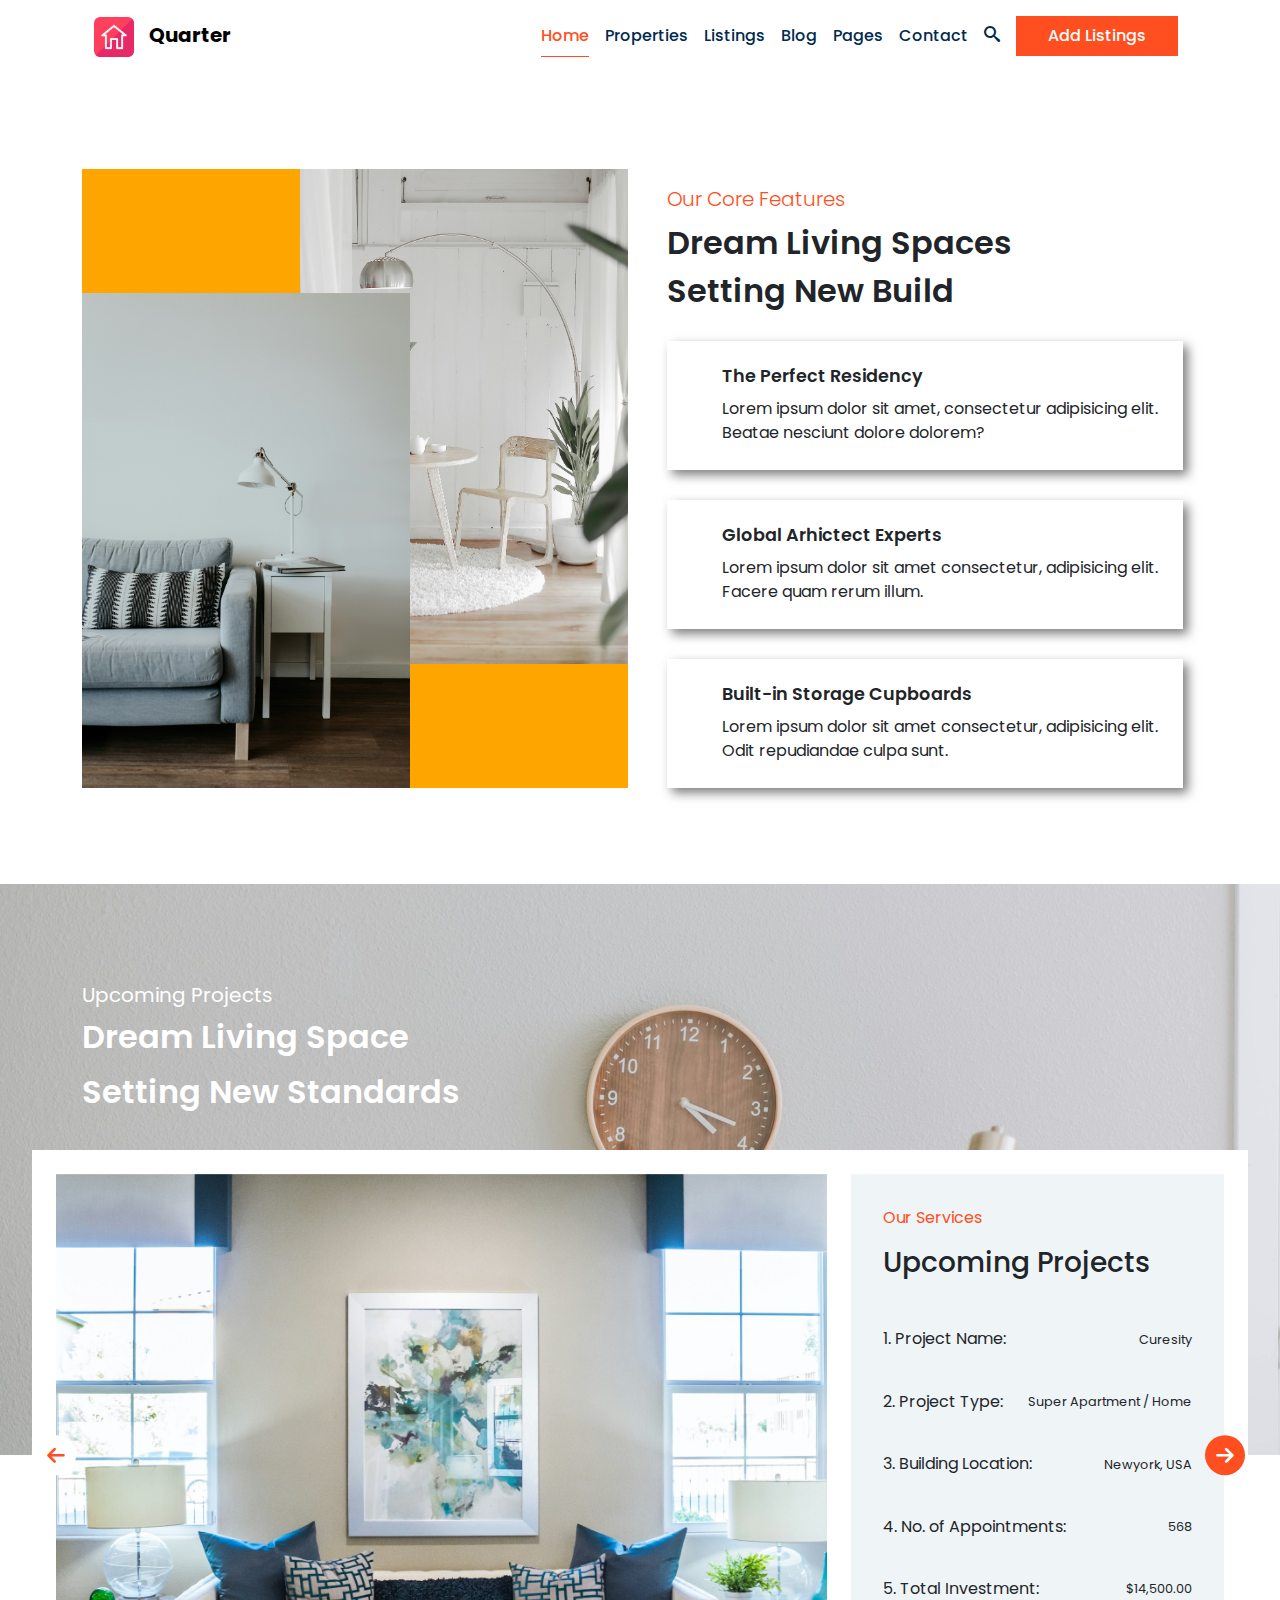
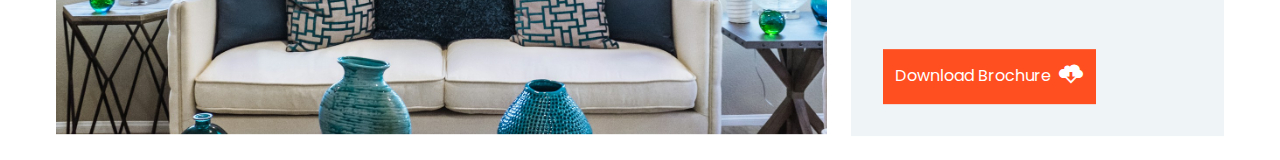
==== commit 84ea1d55: "overlap" ====
--- a/index.html
+++ b/index.html
@@ -17,7 +17,7 @@
               <div class="nav-links">
                 <nav class="navbar navbar-expand-lg">
                   <div class="container-fluid">
-                    <a class="navbar-brand" href="#"><img src="assets/img/logo-png.png" alt=""><span>Quarter</span></a>
+                    <a class="navbar-brand" href="#"><img src="assets/img/logo-png.png" alt=""><span><b>Quarter</b></span></a>
                     <button class="navbar-toggler" type="button" data-bs-toggle="collapse" data-bs-target="#navbarNav" aria-controls="navbarNav" aria-expanded="false" aria-label="Toggle navigation">
                       <span class="navbar-toggler-icon"></span>
                     </button>
--- a/assets/css/main.css
+++ b/assets/css/main.css
@@ -12053,8 +12053,8 @@
   margin-left: 15px;
 }
 .main-navbar .nav-links .navbar-expand-lg .navbar-nav .nav-link {
-  padding: 8px 0;
-  margin: 8px;
+  padding: 0.5rem 0;
+  margin: 0.5rem;
 }
 .main-navbar .nav-links .navbar-nav .nav-link.active, .main-navbar .nav-links .navbar-nav .nav-link.show {
   color: #ff4e20;
@@ -12069,7 +12069,7 @@
   font-weight: 500;
 }
 .main-navbar .nav-links ul li a.add-listings {
-  padding: 8px 2rem !important;
+  padding: 0.5rem 2rem !important;
   background-color: #ff4e20;
   color: #FFFFFF;
   text-align: center;
@@ -12077,26 +12077,32 @@
 
 .features-section .images-overlap {
   position: relative;
-  height: 700px;
-  overflow: hidden;
+  width: 100%;
+  height: 100%;
+  min-height: 400px;
+  background: orange;
 }
 .features-section .images-overlap figure {
   position: absolute;
-  margin: 0;
-  width: 400px;
+  width: 60%;
+  height: 80%;
 }
 .features-section .images-overlap figure img {
   width: 100%;
-  height: auto;
+  height: 100%;
+  position: absolute;
+  top: 0;
+  left: 0;
+  -o-object-fit: cover;
+     object-fit: cover;
 }
 .features-section .images-overlap figure.image-1 {
   top: 0;
   right: 0;
 }
 .features-section .images-overlap figure.image-2 {
-  top: 60px;
+  bottom: 0;
   left: 0;
-  z-index: -1;
 }
 .features-section .content {
   padding: 15px 15px 0 15px;
@@ -12149,7 +12155,7 @@
 }
 .upcoming-projects-section .upcoming-projects-sectin-wrapper figure figcaption {
   color: #FFFFFF;
-  padding-bottom: calc(35rem / 2 + 6rem);
+  padding-bottom: calc(35rem / 2 + 3rem);
 }
 .upcoming-projects-section .upcoming-projects-sectin-wrapper figure figcaption p {
   font-weight: 400;
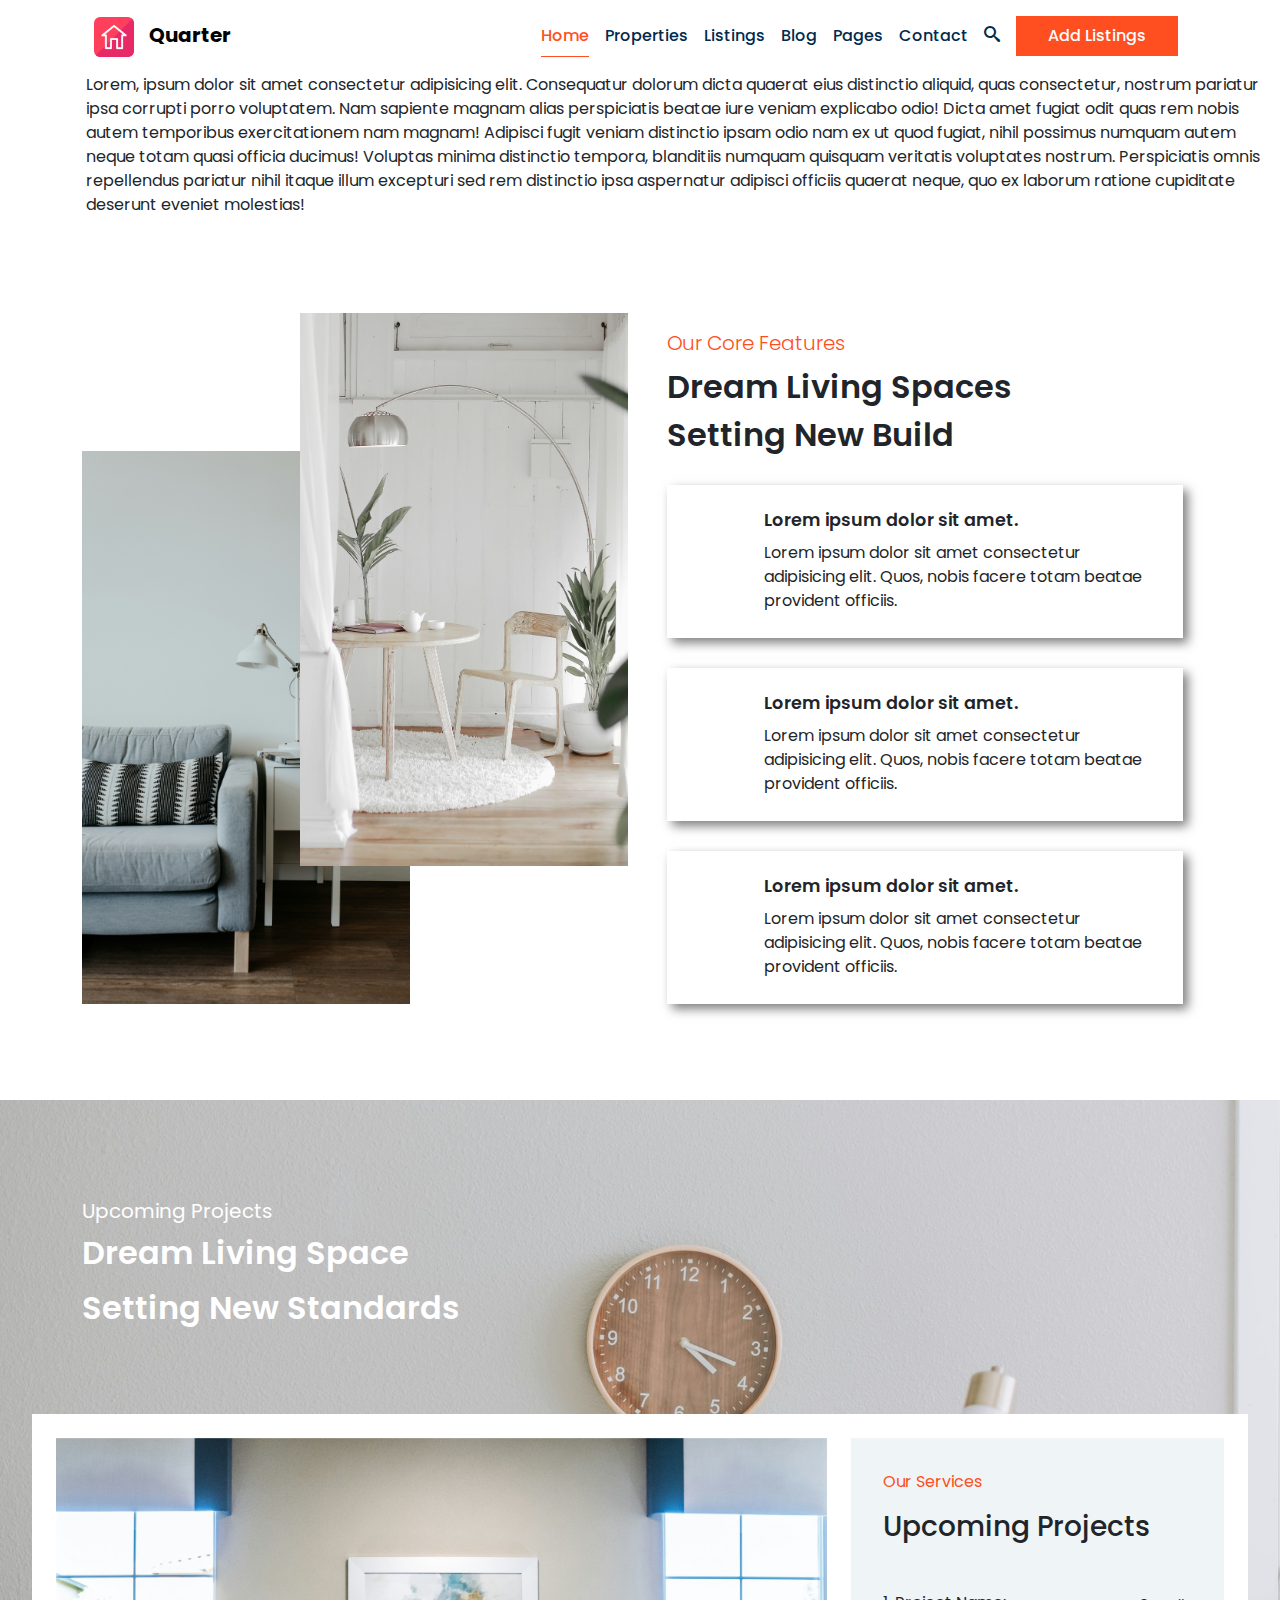
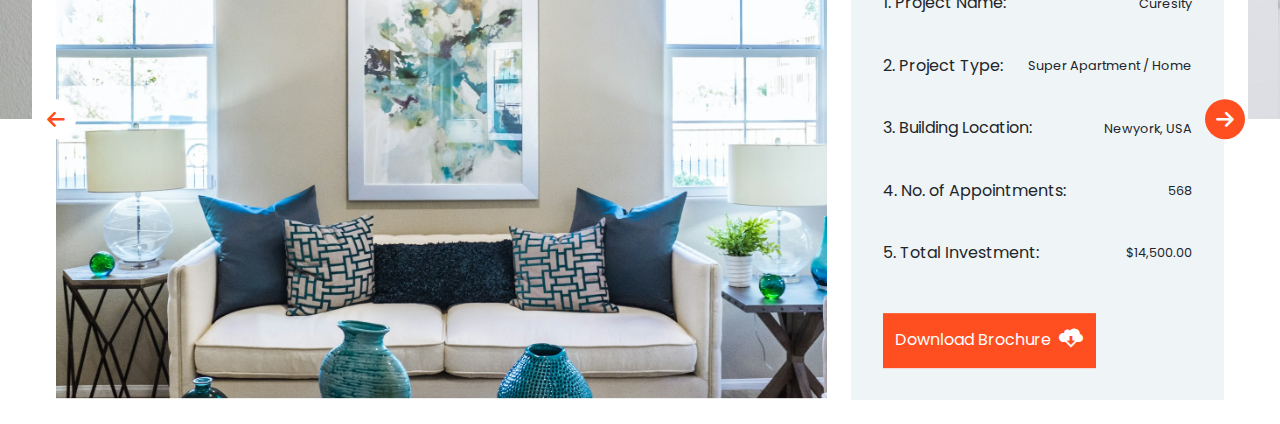
==== commit a4d6d68d: "Core Features Section" ====
--- a/index.html
+++ b/index.html
@@ -5,7 +5,6 @@
     <meta name="viewport" content="width=device-width, initial-scale=1.0">
     <title>Quarter</title>
     <link rel='stylesheet' href='https://cdn-uicons.flaticon.com/2.6.0/uicons-regular-straight/css/uicons-regular-straight.css'>
-    <link href="https://fonts.googleapis.com/css2?family=Poppins:ital,wght@0,100;0,200;0,300;0,400;0,500;0,600;0,700;0,800;0,900;1,100;1,200;1,300;1,400;1,500;1,600;1,700;1,800;1,900&display=swap" rel="stylesheet">
     <link rel="stylesheet" href="https://cdn.jsdelivr.net/npm/swiper@11/swiper-bundle.min.css"/>
     <link rel="stylesheet" href="assets/css/main.css">
 </head>
@@ -56,7 +55,13 @@
           </div><!-- /.container-sm -->
         </header><!-- /.header -->
         <main class="main-content">
-          <div class="main-hero-section"></div><!-- /.main-hero-section -->
+          <div class="main-hero-section">
+            <div class="partial-container-right">
+              <div class="hero-section-inner">
+                <p>Lorem, ipsum dolor sit amet consectetur adipisicing elit. Consequatur dolorum dicta quaerat eius distinctio aliquid, quas consectetur, nostrum pariatur ipsa corrupti porro voluptatem. Nam sapiente magnam alias perspiciatis beatae iure veniam explicabo odio! Dicta amet fugiat odit quas rem nobis autem temporibus exercitationem nam magnam! Adipisci fugit veniam distinctio ipsam odio nam ex ut quod fugiat, nihil possimus numquam autem neque totam quasi officia ducimus! Voluptas minima distinctio tempora, blanditiis numquam quisquam veritatis voluptates nostrum. Perspiciatis omnis repellendus pariatur nihil itaque illum excepturi sed rem distinctio ipsa aspernatur adipisci officiis quaerat neque, quo ex laborum ratione cupiditate deserunt eveniet molestias!</p>
+              </div>
+            </div>
+          </div><!-- /.main-hero-section -->
           <div class="features-section section-space">
             <div class="container">
               <div class="row">
@@ -78,33 +83,33 @@
                       <h2>Setting New Build</h2>
                     </div><!-- /.title -->
                     <div class="section-features">
-                      <div class="feature-1 feature">
-                        <div class="icon">
-                          <i class="fi fi-rs-customer-service"></i>
-                        </div><!-- /.icon -->
-                        <div class="feature-content">
-                          <h4>The Perfect Residency</h4>
-                          <p>Lorem ipsum dolor sit amet, consectetur adipisicing elit. Beatae nesciunt dolore dolorem?</p>
-                        </div><!-- /.feature-content -->
-                      </div><!-- /.feature-1 -->
-                      <div class="feature-2 feature">
-                        <div class="icon">
+                      <div class="feature_card">
+                        <div class="card_icon">
+                          <i class="fi fi-rs-user-headset"></i>
+                        </div>
+                        <div class="card_cont">
+                          <h4>Lorem ipsum dolor sit amet.</h4>
+                          <p>Lorem ipsum dolor sit amet consectetur adipisicing elit. Quos, nobis facere totam beatae provident officiis.</p>
+                        </div>
+                      </div>                   
+                      <div class="feature_card">
+                        <div class="card_icon">
                           <i class="fi fi-rs-bank"></i>
-                        </div><!-- /.icon -->
-                        <div class="feature-content">
-                          <h4>Global Arhictect Experts</h4>
-                          <p>Lorem ipsum dolor sit amet consectetur, adipisicing elit. Facere quam rerum illum.</p>
-                        </div><!-- /.feature-content -->
-                      </div><!-- /.feature-1 -->
-                      <div class="feature-3 feature">
-                        <div class="icon">
-                          <i class="fi fi-rs-back-up"></i>
-                        </div><!-- /.icon -->
-                        <div class="feature-content">
-                          <h4>Built-in Storage Cupboards</h4>
-                          <p>Lorem ipsum dolor sit amet consectetur, adipisicing elit. Odit repudiandae culpa sunt.</p>
-                        </div><!-- /.feature-content -->
-                      </div><!-- /.feature-1 -->
+                        </div>
+                        <div class="card_cont">
+                          <h4>Lorem ipsum dolor sit amet.</h4>
+                          <p>Lorem ipsum dolor sit amet consectetur adipisicing elit. Quos, nobis facere totam beatae provident officiis.</p>
+                        </div>
+                      </div>                   
+                      <div class="feature_card">
+                        <div class="card_icon">
+                          <i class="fi fi-rs-database"></i>
+                        </div>
+                        <div class="card_cont">
+                          <h4>Lorem ipsum dolor sit amet.</h4>
+                          <p>Lorem ipsum dolor sit amet consectetur adipisicing elit. Quos, nobis facere totam beatae provident officiis.</p>
+                        </div>
+                      </div>                   
                     </div><!-- /.section-features -->
                   </div><!-- /.content -->
                 </div><!-- /.col-md-6 -->
--- a/assets/css/main.css
+++ b/assets/css/main.css
@@ -1,4 +1,5 @@
 @charset "UTF-8";
+@import url("https://fonts.googleapis.com/css2?family=Poppins:ital,wght@0,100;0,200;0,300;0,400;0,500;0,600;0,700;0,800;0,900;1,100;1,200;1,300;1,400;1,500;1,600;1,700;1,800;1,900&display=swap");
 @font-face {
   font-family: "icomoon";
   src: url("fonts/icomoon.eot?r6gxqw");
@@ -12013,6 +12014,12 @@
   font-family: "Poppins", sans-serif;
 }
 
+.partial-container-right {
+  max-width: calc((1140px) + 50% - (1140px) / 2);
+  padding: 0 1rem;
+  margin-left: auto;
+}
+
 ul {
   list-style-type: none;
   margin: 0;
@@ -12031,7 +12038,7 @@
   max-width: 1140px;
 }
 .container.lg {
-  max-width: 1240px;
+  max-width: calc((1140px) + 100px);
 }
 
 .section-space {
@@ -12046,6 +12053,23 @@
   padding-bottom: 6rem;
 }
 
+@media (max-width: 992px) {
+  .main-navbar .nav-links ul li a.add-listings {
+    padding: 8px 0 !important;
+    background-color: transparent;
+    text-align: left;
+    color: #002a4e;
+  }
+}
+@media (max-width: 767px) {
+  .upcoming-projects-section .upcoming-projects-sectin-wrapper figure img {
+    position: static !important;
+  }
+  .upcoming-projects-section .swiper-slide {
+    background-color: transparent !important;
+    padding: 0 !important;
+  }
+}
 .main-navbar .nav-links .navbar-brand img {
   width: 40px;
 }
@@ -12080,7 +12104,6 @@
   width: 100%;
   height: 100%;
   min-height: 400px;
-  background: orange;
 }
 .features-section .images-overlap figure {
   position: absolute;
@@ -12099,6 +12122,7 @@
 .features-section .images-overlap figure.image-1 {
   top: 0;
   right: 0;
+  z-index: 1;
 }
 .features-section .images-overlap figure.image-2 {
   bottom: 0;
@@ -12116,30 +12140,44 @@
   font-weight: 600;
   padding-top: 10px;
 }
-.features-section .content .section-features .feature {
-  padding: 25px;
+.features-section .content .section-features .feature_card {
+  cursor: pointer;
   display: flex;
   align-items: center;
-  margin: 30px 0;
+  padding: 25px;
   box-shadow: 5px 5px 10px rgba(0, 0, 0, 0.5);
-}
-.features-section .content .section-features .feature .icon {
-  padding-right: 30px;
-}
-.features-section .content .section-features .feature .icon i {
-  font-size: 30px;
+  transition: ease-in-out 0.5s;
+  margin-top: 30px;
+}
+.features-section .content .section-features .feature_card:hover {
+  box-shadow: none;
+  background-color: #ff4e20;
+  color: #FFFFFF;
+}
+.features-section .content .section-features .card_icon {
+  width: 3rem;
+  height: 3rem;
+  border-radius: 50%;
+  background-color: #FFFFFF;
+  display: flex;
+  justify-content: center;
+  align-items: center;
+}
+.features-section .content .section-features .card_icon i {
+  font-size: 1.5rem;
   color: #ff4e20;
 }
-.features-section .content .section-features .feature .feature-content h4, .features-section .content .section-features .feature .feature-content .h4 {
+.features-section .content .section-features .card_cont {
+  flex: 1;
+  padding-left: 1.5rem;
+}
+.features-section .content .section-features .card_cont h4, .features-section .content .section-features .card_cont .h4 {
   font-weight: 600;
   font-size: 1.1rem;
   padding-bottom: 10px;
 }
-.features-section .content .section-features .feature .feature-content p {
+.features-section .content .section-features .card_cont p {
   font-weight: 400;
-}
-.features-section .content .section-features .feature-3 {
-  margin-bottom: 0;
 }
 
 .upcoming-projects-section .upcoming-projects-sectin-wrapper {
@@ -12155,7 +12193,7 @@
 }
 .upcoming-projects-section .upcoming-projects-sectin-wrapper figure figcaption {
   color: #FFFFFF;
-  padding-bottom: calc(35rem / 2 + 3rem);
+  padding-bottom: calc(35rem / 2 + 6rem);
 }
 .upcoming-projects-section .upcoming-projects-sectin-wrapper figure figcaption p {
   font-weight: 400;
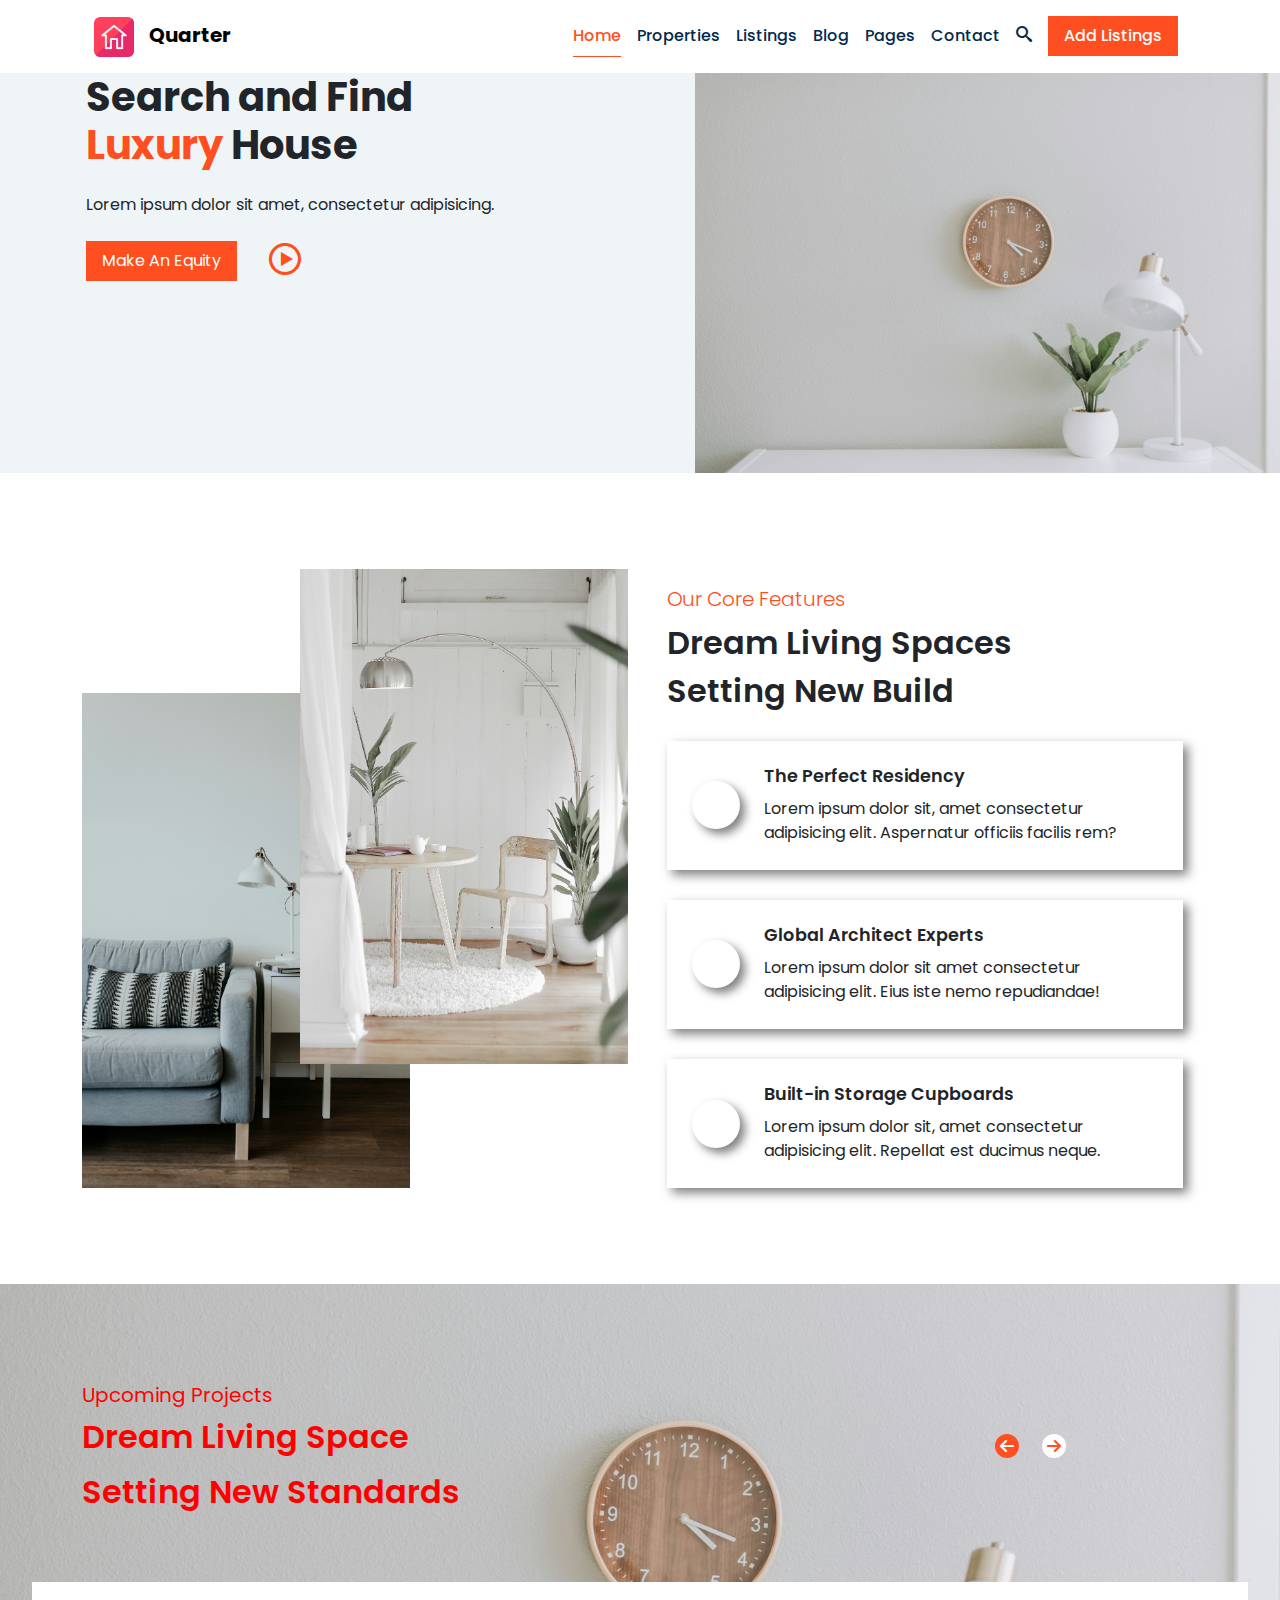
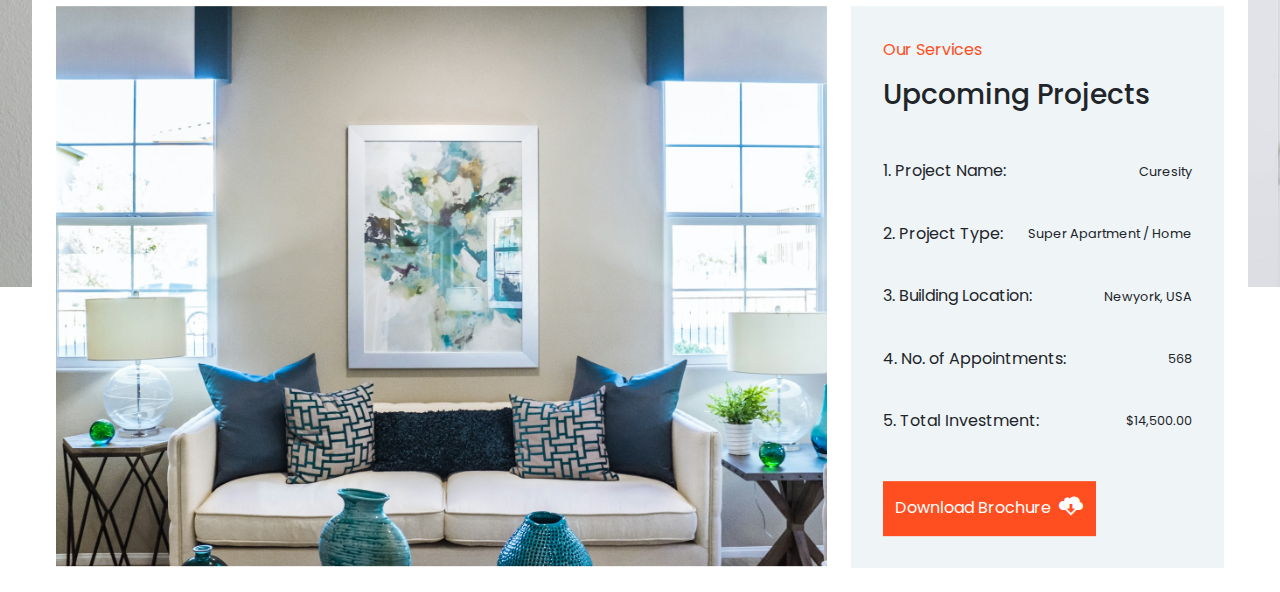
==== commit e008af26: "issues in half container and height" ====
--- a/index.html
+++ b/index.html
@@ -58,7 +58,26 @@
           <div class="main-hero-section">
             <div class="partial-container-right">
               <div class="hero-section-inner">
-                <p>Lorem, ipsum dolor sit amet consectetur adipisicing elit. Consequatur dolorum dicta quaerat eius distinctio aliquid, quas consectetur, nostrum pariatur ipsa corrupti porro voluptatem. Nam sapiente magnam alias perspiciatis beatae iure veniam explicabo odio! Dicta amet fugiat odit quas rem nobis autem temporibus exercitationem nam magnam! Adipisci fugit veniam distinctio ipsam odio nam ex ut quod fugiat, nihil possimus numquam autem neque totam quasi officia ducimus! Voluptas minima distinctio tempora, blanditiis numquam quisquam veritatis voluptates nostrum. Perspiciatis omnis repellendus pariatur nihil itaque illum excepturi sed rem distinctio ipsa aspernatur adipisci officiis quaerat neque, quo ex laborum ratione cupiditate deserunt eveniet molestias!</p>
+                <div class="row">
+                  <div class="col-md-6">
+                    <div class="content-inner">
+                      <div class="content">
+                        <div class="title">
+                          <h1><b>Search and Find<br><span>Luxury</span> House</b></h1>
+                          <p>Lorem ipsum dolor sit amet, consectetur adipisicing.</p>
+                        </div><!-- /.title -->
+                        <div class="button">
+                          <a href="#" class="button">Make An Equity</a><span><a href=""><i class="icon-play2"></i></a></span>
+                        </div><!-- /.button-->
+                      </div><!-- /.content -->
+                    </div><!-- /.content-inner -->
+                  </div><!-- /.col-6 -->
+                  <div class="col-md-6">
+                    <figure>
+                      <img src="assets/img/Features-Section-image.jpg" alt="">
+                    </figure>
+                  </div><!-- /.col-6 -->
+                </div><!-- /.row -->
               </div>
             </div>
           </div><!-- /.main-hero-section -->
@@ -88,8 +107,8 @@
                           <i class="fi fi-rs-user-headset"></i>
                         </div>
                         <div class="card_cont">
-                          <h4>Lorem ipsum dolor sit amet.</h4>
-                          <p>Lorem ipsum dolor sit amet consectetur adipisicing elit. Quos, nobis facere totam beatae provident officiis.</p>
+                          <h4>The Perfect Residency</h4>
+                          <p>Lorem ipsum dolor sit, amet consectetur adipisicing elit. Aspernatur officiis facilis rem?</p>
                         </div>
                       </div>                   
                       <div class="feature_card">
@@ -97,8 +116,8 @@
                           <i class="fi fi-rs-bank"></i>
                         </div>
                         <div class="card_cont">
-                          <h4>Lorem ipsum dolor sit amet.</h4>
-                          <p>Lorem ipsum dolor sit amet consectetur adipisicing elit. Quos, nobis facere totam beatae provident officiis.</p>
+                          <h4>Global Architect Experts</h4>
+                          <p>Lorem ipsum dolor sit amet consectetur adipisicing elit. Eius iste nemo repudiandae!</p>
                         </div>
                       </div>                   
                       <div class="feature_card">
@@ -106,8 +125,8 @@
                           <i class="fi fi-rs-database"></i>
                         </div>
                         <div class="card_cont">
-                          <h4>Lorem ipsum dolor sit amet.</h4>
-                          <p>Lorem ipsum dolor sit amet consectetur adipisicing elit. Quos, nobis facere totam beatae provident officiis.</p>
+                          <h4>Built-in Storage Cupboards</h4>
+                          <p>Lorem ipsum dolor sit, amet consectetur adipisicing elit. Repellat est ducimus neque.</p>
                         </div>
                       </div>                   
                     </div><!-- /.section-features -->
@@ -123,9 +142,17 @@
                 <figcaption class="section-space-top">
                   <div class="container">
                     <div class="figcaption-inner">
-                      <p>Upcoming Projects</p>
+                      <div>
+                        <p>Upcoming Projects</p>
                       <h2>Dream Living Space</h2>
-                      <h2>Setting New Standards</h2>
+                      <h2 class="no-bottom-padding">Setting New Standards</h2>
+                      </div>
+                      <div class="swiper-controlers">
+                        <div class="swiper-button-prev swiper-buttons">
+                        </div>
+                        <div class="swiper-button-next swiper-buttons">
+                        </div>
+                      </div>
                     </div><!-- /.figcaption-inner -->
                   </div><!-- /.container -->
                 </figcaption>
@@ -230,12 +257,7 @@
                               </div><!-- /.row -->
                             </div>
                           </div>
-                          <div class="swiper-button-next swiper-buttons">
-                            <i class="icon-arrow-right2 next-button"></i>
-                          </div>
-                          <div class="swiper-button-prev swiper-buttons">
-                            <i class="icon-arrow-left2 previous-button"></i>
-                          </div>
+                          
                         </div>     
                   </div><!-- /.swiper-inner -->
                 </div><!-- /.container -->
--- a/assets/css/main.css
+++ b/assets/css/main.css
@@ -12016,7 +12016,7 @@
 
 .partial-container-right {
   max-width: calc((1140px) + 50% - (1140px) / 2);
-  padding: 0 1rem;
+  padding-left: 1rem;
   margin-left: auto;
 }
 
@@ -12093,10 +12093,53 @@
   font-weight: 500;
 }
 .main-navbar .nav-links ul li a.add-listings {
-  padding: 0.5rem 2rem !important;
+  padding: 0.5rem 1rem !important;
   background-color: #ff4e20;
   color: #FFFFFF;
   text-align: center;
+}
+
+.main-hero-section {
+  background-color: #eff4f7;
+}
+.main-hero-section .content-inner .content .title h1 span, .main-hero-section .content-inner .content .title .h1 span {
+  color: #ff4e20;
+}
+.main-hero-section .content-inner .content .title p {
+  padding: 1.5rem 0;
+}
+.main-hero-section .content-inner .content .button {
+  display: flex;
+  align-items: center;
+}
+.main-hero-section .content-inner .content .button a {
+  transition: ease-in-out 0.3s;
+}
+.main-hero-section .content-inner .content .button a.button {
+  color: #FFFFFF;
+  background-color: #ff4e20;
+  padding: 0.5rem 1rem;
+}
+.main-hero-section .content-inner .content .button a.button:hover {
+  background-color: #002a4e;
+  color: #FFFFFF;
+}
+.main-hero-section .content-inner .content .button span {
+  margin-left: 2rem;
+}
+.main-hero-section .content-inner .content .button span i {
+  font-size: 2rem;
+  color: #ff4e20;
+}
+.main-hero-section .content-inner .content .button span i:hover {
+  color: #002a4e;
+}
+.main-hero-section figure img {
+  width: 100%;
+  height: 400px;
+  min-height: 200px;
+  -o-object-fit: cover;
+     object-fit: cover;
 }
 
 .features-section .images-overlap {
@@ -12141,7 +12184,6 @@
   padding-top: 10px;
 }
 .features-section .content .section-features .feature_card {
-  cursor: pointer;
   display: flex;
   align-items: center;
   padding: 25px;
@@ -12154,7 +12196,11 @@
   background-color: #ff4e20;
   color: #FFFFFF;
 }
+.features-section .content .section-features .feature_card:hover .card_icon {
+  box-shadow: none;
+}
 .features-section .content .section-features .card_icon {
+  transition: ease-in-out 0.5s;
   width: 3rem;
   height: 3rem;
   border-radius: 50%;
@@ -12162,6 +12208,7 @@
   display: flex;
   justify-content: center;
   align-items: center;
+  box-shadow: 5px 5px 10px rgba(0, 0, 0, 0.5);
 }
 .features-section .content .section-features .card_icon i {
   font-size: 1.5rem;
@@ -12182,6 +12229,15 @@
 
 .upcoming-projects-section .upcoming-projects-sectin-wrapper {
   position: relative;
+  height: 100%;
+}
+.upcoming-projects-section .upcoming-projects-sectin-wrapper .figcaption-inner {
+  position: relative;
+}
+.upcoming-projects-section .upcoming-projects-sectin-wrapper .swiper-controlers {
+  position: absolute;
+  top: 50%;
+  right: 15%;
 }
 .upcoming-projects-section .upcoming-projects-sectin-wrapper figure img {
   width: 100%;
@@ -12192,7 +12248,7 @@
      object-fit: cover;
 }
 .upcoming-projects-section .upcoming-projects-sectin-wrapper figure figcaption {
-  color: #FFFFFF;
+  color: red;
   padding-bottom: calc(35rem / 2 + 6rem);
 }
 .upcoming-projects-section .upcoming-projects-sectin-wrapper figure figcaption p {
@@ -12203,6 +12259,9 @@
 .upcoming-projects-section .upcoming-projects-sectin-wrapper figure figcaption h2, .upcoming-projects-section .upcoming-projects-sectin-wrapper figure figcaption .h2 {
   font-weight: 600;
   padding-bottom: 1rem;
+}
+.upcoming-projects-section .upcoming-projects-sectin-wrapper figure figcaption .no-bottom-padding {
+  padding-bottom: 0;
 }
 .upcoming-projects-section .swiper-wrapper-main {
   position: absolute;
@@ -12289,12 +12348,26 @@
   font-size: 1.5rem;
 }
 
-.swiper-button-next:after, .swiper-rtl .swiper-button-prev:after {
-  display: none;
-}
-
-.swiper-button-prev:after, .swiper-rtl .swiper-button-next:after {
-  display: none;
+.swiper-buttons:after {
+  font-family: "icomoon";
+  width: 1.5rem;
+  height: 1.5rem;
+  line-height: 1.5rem;
+  text-align: center;
+  border-radius: 50%;
+  font-size: 1rem;
+}
+
+.swiper-button-prev:after {
+  content: "\ea3c";
+  color: #ff4e20;
+  background-color: #FFFFFF;
+}
+
+.swiper-button-next:after {
+  content: "\ea40";
+  color: #FFFFFF;
+  background-color: #ff4e20;
 }
 
 @media (max-width: 992px) {
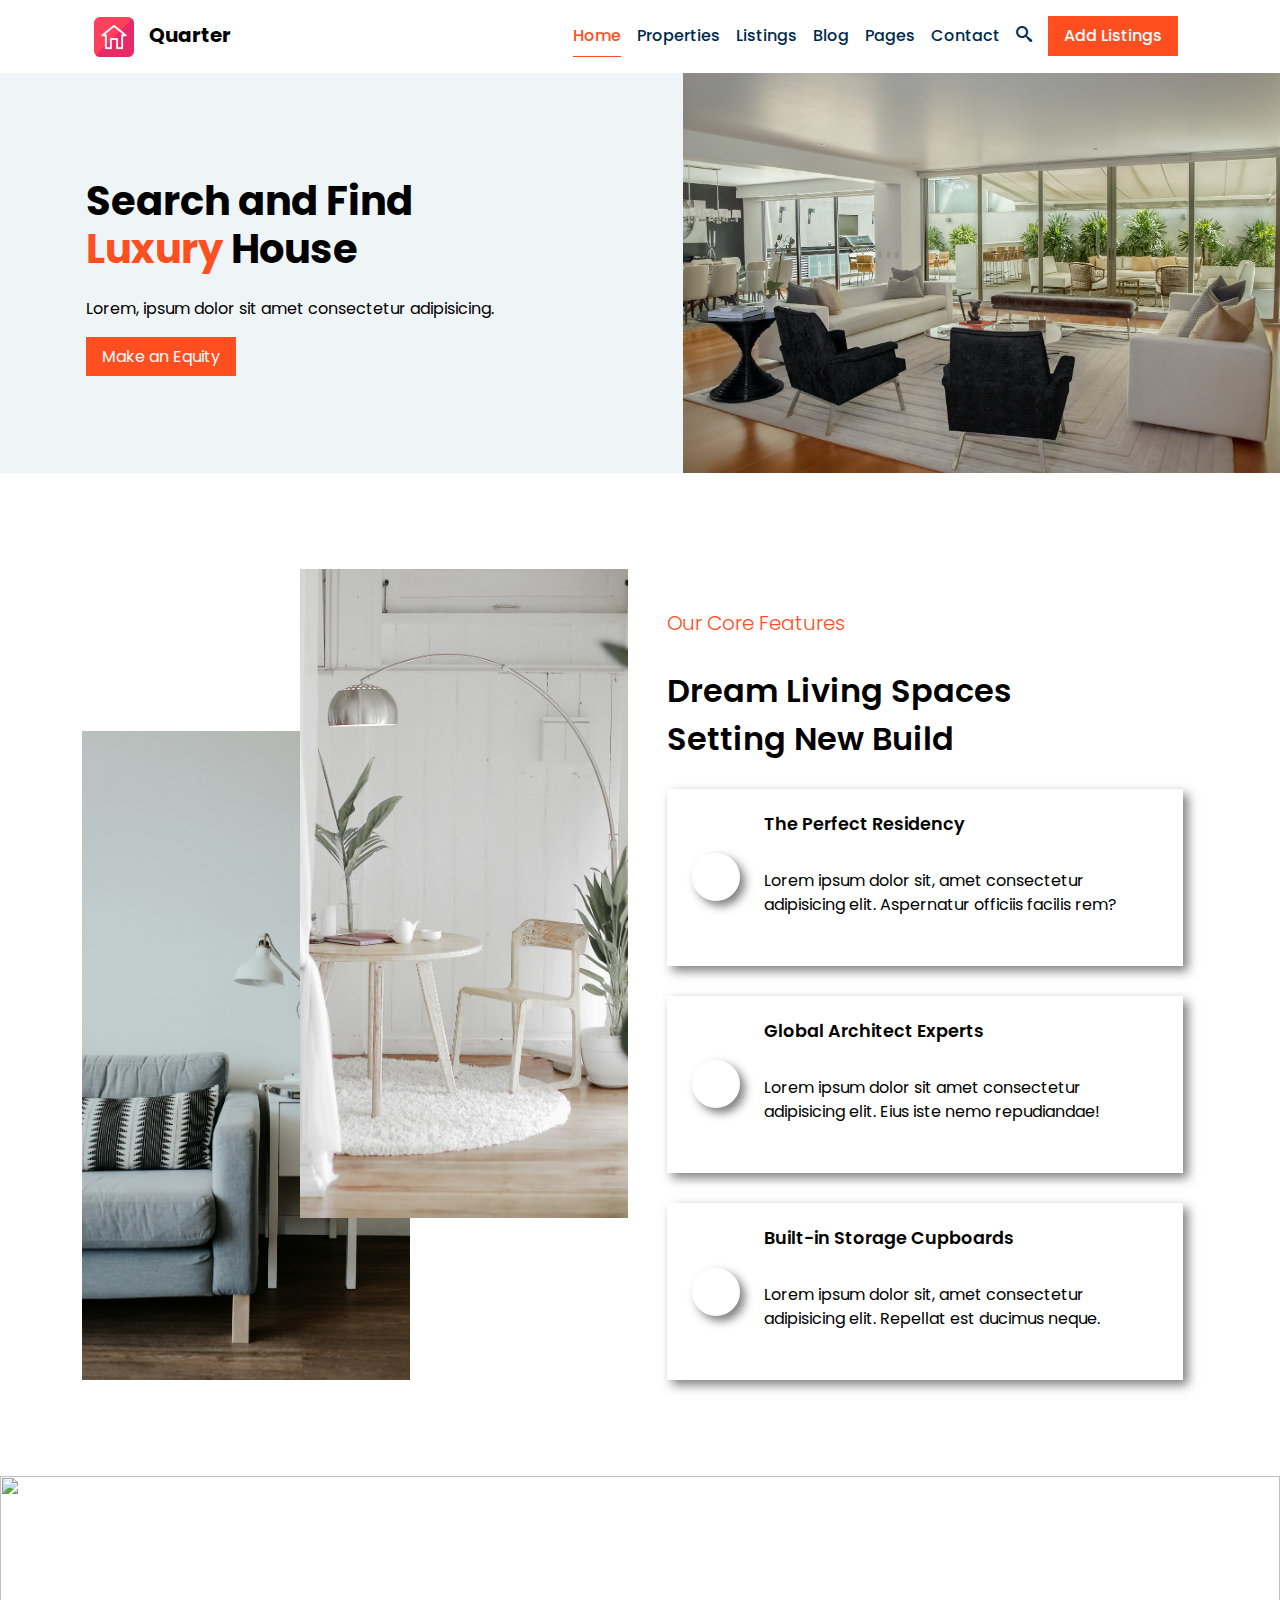
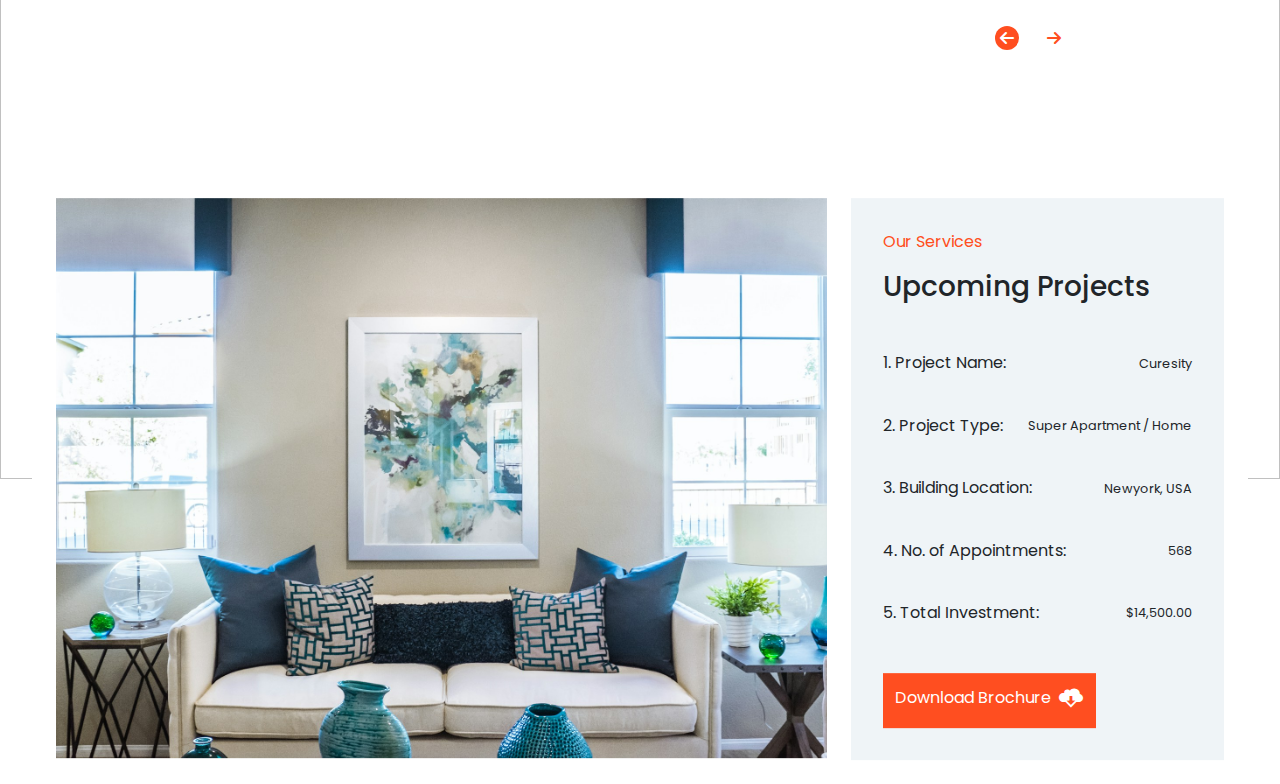
==== commit 538a96b8: "main-hero-section" ====
--- a/index.html
+++ b/index.html
@@ -56,35 +56,29 @@
         </header><!-- /.header -->
         <main class="main-content">
           <div class="main-hero-section">
-            <div class="partial-container-right">
-              <div class="hero-section-inner">
-                <div class="row">
-                  <div class="col-md-6">
-                    <div class="content-inner">
-                      <div class="content">
-                        <div class="title">
-                          <h1><b>Search and Find<br><span>Luxury</span> House</b></h1>
-                          <p>Lorem ipsum dolor sit amet, consectetur adipisicing.</p>
-                        </div><!-- /.title -->
-                        <div class="button">
-                          <a href="#" class="button">Make An Equity</a><span><a href=""><i class="icon-play2"></i></a></span>
-                        </div><!-- /.button-->
-                      </div><!-- /.content -->
-                    </div><!-- /.content-inner -->
-                  </div><!-- /.col-6 -->
-                  <div class="col-md-6">
+            <div class="hero-section-wrapper">
+              <div class="partial-container-right">
+                <div class="hero-section-inner">
+                  <div class="left-section">
+                    <div class="content">
+                      <h1><b>Search and Find<br><span>Luxury </span>House</b></h1>
+                      <p>Lorem, ipsum dolor sit amet consectetur adipisicing.</p>
+                      <a href="">Make an Equity</a>
+                    </div><!-- /.content -->
+                  </div><!-- /.left-section -->
+                  <div class="right-section">
                     <figure>
-                      <img src="assets/img/Features-Section-image.jpg" alt="">
+                      <img src="assets/img/main-hero-section.jpg" alt="">
                     </figure>
-                  </div><!-- /.col-6 -->
-                </div><!-- /.row -->
-              </div>
-            </div>
+                  </div><!-- /.right-section -->
+                </div><!-- /.hero-section-inner -->
+              </div><!-- /.partial-container-right -->
+            </div><!-- /.hero-section-wrapper -->
           </div><!-- /.main-hero-section -->
           <div class="features-section section-space">
             <div class="container">
               <div class="row">
-                <div class="col-md-6">
+                <div class="col-lg-6">
                   <div class="images-overlap">
                     <figure class="image-1">
                       <img src="assets/img/feature-section-1.jpg" alt="">
@@ -94,7 +88,7 @@
                     </figure>
                   </div><!-- /.images-overlap -->
                 </div><!-- /.col-md-6 -->
-                <div class="col-md-6">
+                <div class="col-lg-6">
                   <div class="content">
                     <div class="title">
                       <p>Our Core Features</p>
@@ -138,7 +132,7 @@
           <div class="upcoming-projects-section">
             <div class="upcoming-projects-sectin-wrapper">
               <figure>
-                <img src="assets/img/Features-Section-image.jpg" alt="">
+                <img src="assets/img/features-Section-image.jpg" alt="">
                 <figcaption class="section-space-top">
                   <div class="container">
                     <div class="figcaption-inner">
--- a/assets/css/main.css
+++ b/assets/css/main.css
@@ -12070,6 +12070,20 @@
     padding: 0 !important;
   }
 }
+@media (max-width: 992px) {
+  .hero-section-inner {
+    display: block;
+  }
+  .left-section {
+    width: 100%;
+    padding: 5rem 0;
+    display: flex;
+    justify-content: center;
+  }
+  .right-section {
+    width: 100%;
+  }
+}
 .main-navbar .nav-links .navbar-brand img {
   width: 40px;
 }
@@ -12099,45 +12113,45 @@
   text-align: center;
 }
 
-.main-hero-section {
+.hero-section-wrapper {
   background-color: #eff4f7;
 }
-.main-hero-section .content-inner .content .title h1 span, .main-hero-section .content-inner .content .title .h1 span {
-  color: #ff4e20;
-}
-.main-hero-section .content-inner .content .title p {
-  padding: 1.5rem 0;
-}
-.main-hero-section .content-inner .content .button {
+
+.hero-section-inner {
   display: flex;
   align-items: center;
 }
-.main-hero-section .content-inner .content .button a {
-  transition: ease-in-out 0.3s;
-}
-.main-hero-section .content-inner .content .button a.button {
+
+.left-section {
+  width: 50%;
+}
+
+.content {
+  color: #000000;
+}
+.content h1 span, .content .h1 span {
+  color: #ff4e20;
+}
+.content p {
+  padding: 1.5rem 0;
+}
+.content a {
   color: #FFFFFF;
   background-color: #ff4e20;
   padding: 0.5rem 1rem;
-}
-.main-hero-section .content-inner .content .button a.button:hover {
+  transition: ease-in-out 0.3s;
+}
+.content a:hover {
   background-color: #002a4e;
-  color: #FFFFFF;
-}
-.main-hero-section .content-inner .content .button span {
-  margin-left: 2rem;
-}
-.main-hero-section .content-inner .content .button span i {
-  font-size: 2rem;
-  color: #ff4e20;
-}
-.main-hero-section .content-inner .content .button span i:hover {
-  color: #002a4e;
-}
-.main-hero-section figure img {
+}
+
+.right-section {
+  width: 50%;
+}
+.right-section figure img {
+  min-height: 400px;
+  height: 100%;
   width: 100%;
-  height: 400px;
-  min-height: 200px;
   -o-object-fit: cover;
      object-fit: cover;
 }
@@ -12248,7 +12262,7 @@
      object-fit: cover;
 }
 .upcoming-projects-section .upcoming-projects-sectin-wrapper figure figcaption {
-  color: red;
+  color: #FFFFFF;
   padding-bottom: calc(35rem / 2 + 6rem);
 }
 .upcoming-projects-section .upcoming-projects-sectin-wrapper figure figcaption p {
@@ -12335,7 +12349,6 @@
 }
 .upcoming-projects-section .content-wrapper .brochure a.download-link {
   display: inline-flex;
-  align-items: center;
   padding: 0.8rem;
   color: #FFFFFF;
   background-color: #ff4e20;
@@ -12386,4 +12399,18 @@
     background-color: transparent !important;
     padding: 0 !important;
   }
+}
+@media (max-width: 992px) {
+  .hero-section-inner {
+    display: block;
+  }
+  .left-section {
+    width: 100%;
+    padding: 5rem 0;
+    display: flex;
+    justify-content: center;
+  }
+  .right-section {
+    width: 100%;
+  }
 }/*# sourceMappingURL=main.css.map */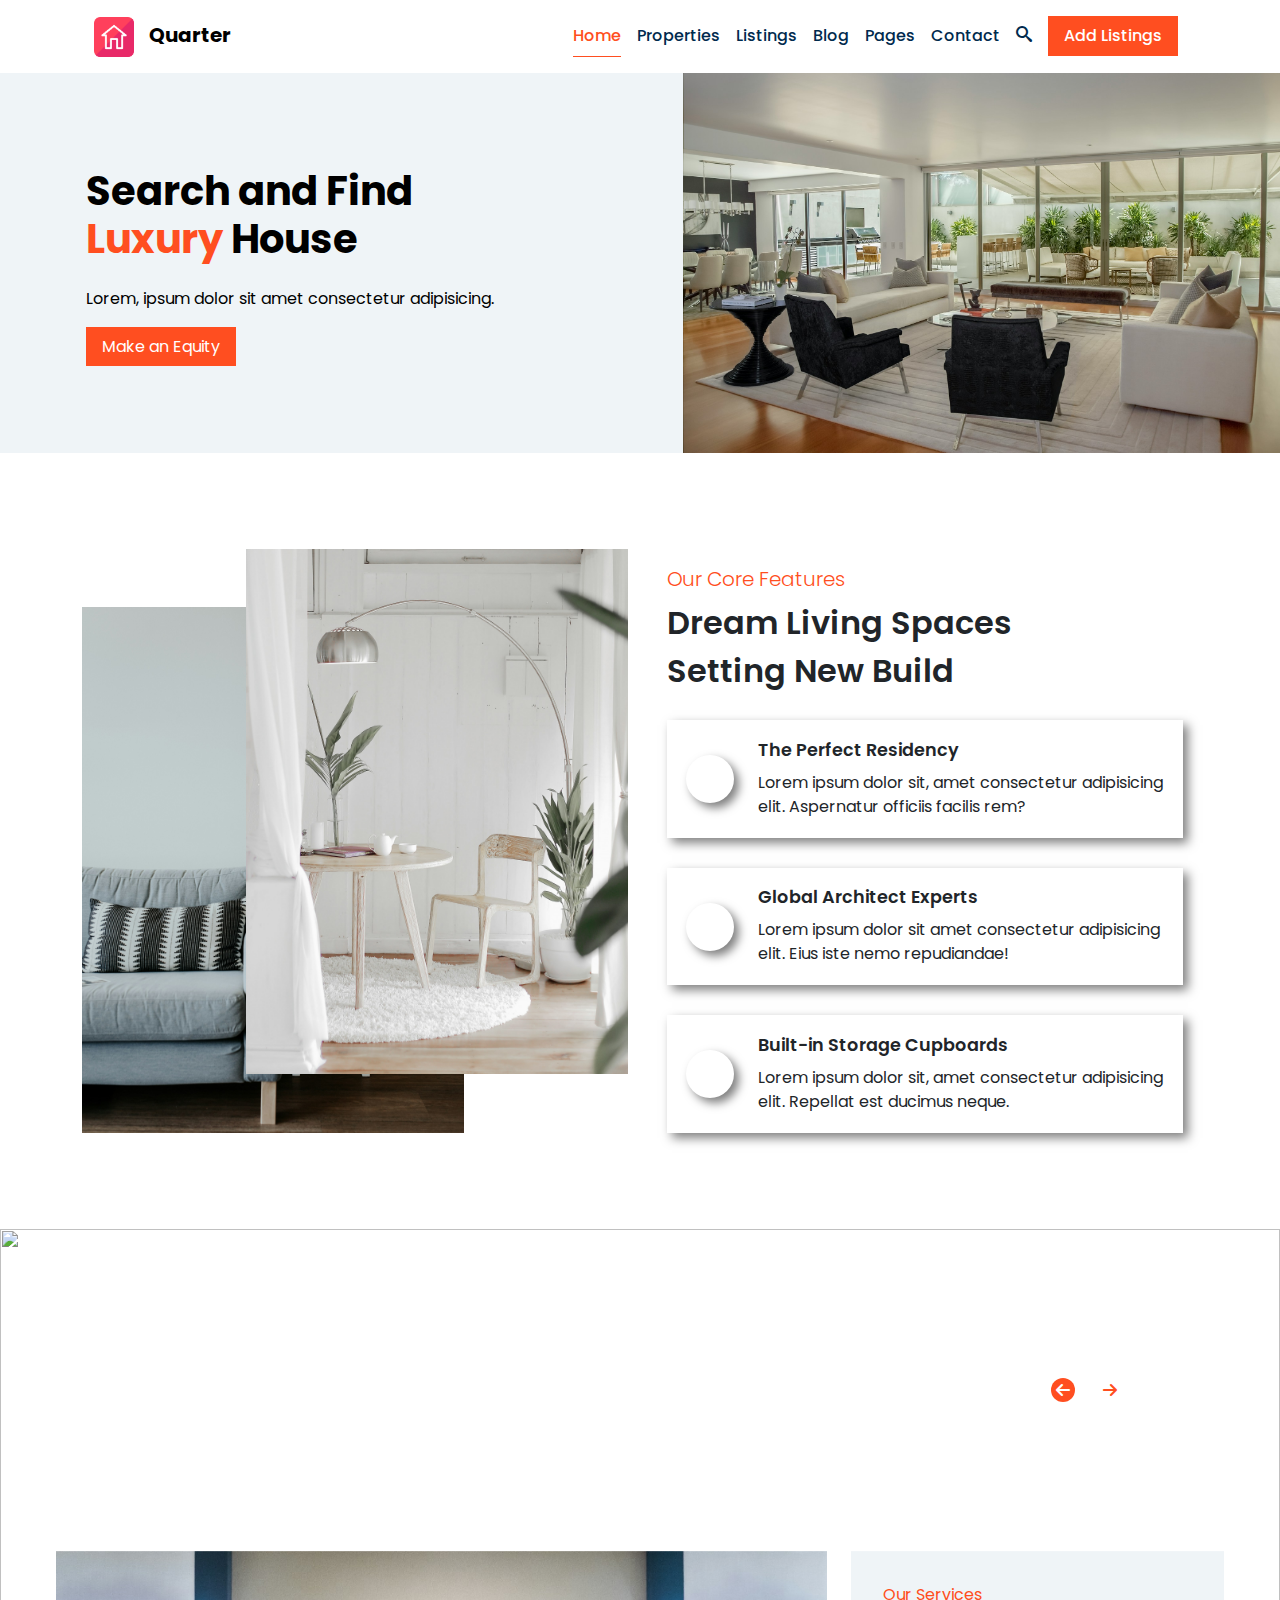
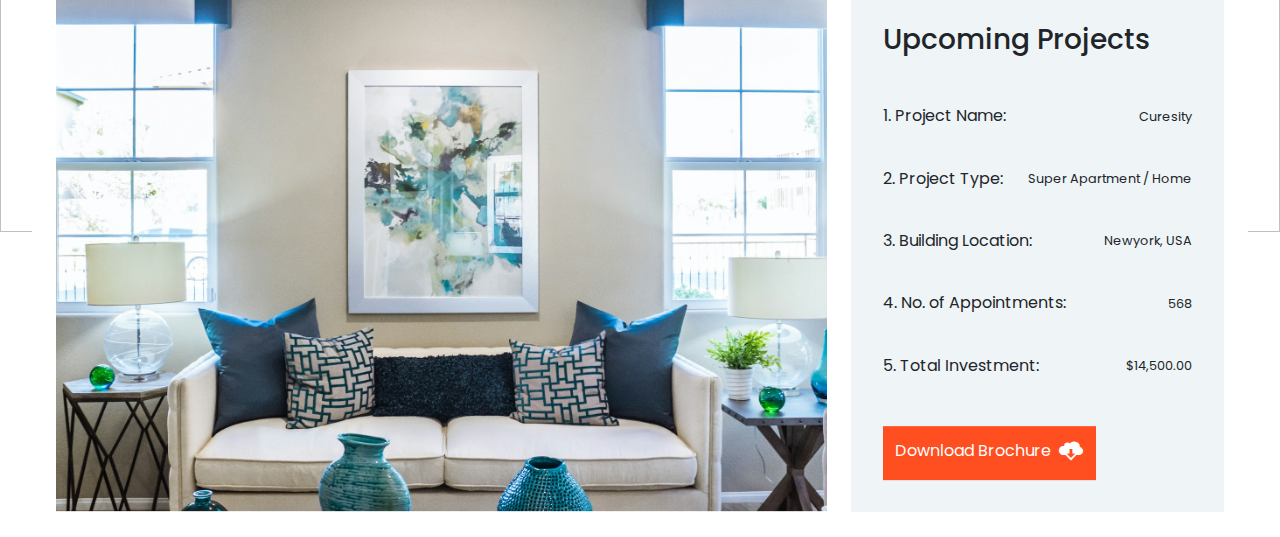
==== commit 8856608b: "main-hero-section" ====
--- a/index.html
+++ b/index.html
@@ -128,7 +128,7 @@
                 </div><!-- /.col-md-6 -->
               </div><!-- /.row -->
             </div><!-- /.container -->
-          </div><!-- /.features-section -->
+          </div><!-- /.features-section --> 
           <div class="upcoming-projects-section">
             <div class="upcoming-projects-sectin-wrapper">
               <figure>
@@ -159,14 +159,14 @@
                           <div class="swiper-wrapper">
                             <div class="swiper-slide">
                               <div class="row">
-                                <div class="col-md-8">
+                                <div class="col-md-6 col-lg-8">
                                   <div class="items">
                                     <figure>
                                       <img src="assets/img/carousel-1.jpg" alt="">
                                     </figure>
                                   </div>
                                 </div><!-- /.col-md-8 -->
-                                <div class="col-md-4">
+                                <div class="col-md-6 col-lg-4">
                                   <div class="content-wrapper">
                                     <div class="title content-section">
                                       <p>Our Services</p>
--- a/assets/css/main.css
+++ b/assets/css/main.css
@@ -12060,17 +12060,6 @@
     text-align: left;
     color: #002a4e;
   }
-}
-@media (max-width: 767px) {
-  .upcoming-projects-section .upcoming-projects-sectin-wrapper figure img {
-    position: static !important;
-  }
-  .upcoming-projects-section .swiper-slide {
-    background-color: transparent !important;
-    padding: 0 !important;
-  }
-}
-@media (max-width: 992px) {
   .hero-section-inner {
     display: block;
   }
@@ -12083,6 +12072,25 @@
   .right-section {
     width: 100%;
   }
+  .upcoming-projects-section .upcoming-projects-sectin-wrapper figure figcaption {
+    padding-bottom: 0;
+    padding: 10rem 0;
+  }
+  .swiper-wrapper-main {
+    position: static !important;
+    transform: none !important;
+  }
+}
+@media (max-width: 767px) {
+  .upcoming-projects-section .swiper-controlers {
+    margin-top: 3rem;
+    right: 88% !important;
+    top: 100% !important;
+  }
+  .upcoming-projects-section .swiper-slide {
+    background-color: transparent !important;
+    padding: 0 !important;
+  }
 }
 .main-navbar .nav-links .navbar-brand img {
   width: 40px;
@@ -12125,23 +12133,22 @@
 .left-section {
   width: 50%;
 }
-
-.content {
+.left-section .content {
   color: #000000;
 }
-.content h1 span, .content .h1 span {
+.left-section .content h1 span, .left-section .content .h1 span {
   color: #ff4e20;
 }
-.content p {
+.left-section .content p {
   padding: 1.5rem 0;
 }
-.content a {
+.left-section .content a {
   color: #FFFFFF;
   background-color: #ff4e20;
   padding: 0.5rem 1rem;
   transition: ease-in-out 0.3s;
 }
-.content a:hover {
+.left-section .content a:hover {
   background-color: #002a4e;
 }
 
@@ -12149,8 +12156,7 @@
   width: 50%;
 }
 .right-section figure img {
-  min-height: 400px;
-  height: 100%;
+  height: auto;
   width: 100%;
   -o-object-fit: cover;
      object-fit: cover;
@@ -12164,8 +12170,8 @@
 }
 .features-section .images-overlap figure {
   position: absolute;
-  width: 60%;
-  height: 80%;
+  width: 70%;
+  height: 90%;
 }
 .features-section .images-overlap figure img {
   width: 100%;
@@ -12200,7 +12206,7 @@
 .features-section .content .section-features .feature_card {
   display: flex;
   align-items: center;
-  padding: 25px;
+  padding: 1.2rem;
   box-shadow: 5px 5px 10px rgba(0, 0, 0, 0.5);
   transition: ease-in-out 0.5s;
   margin-top: 30px;
@@ -12251,7 +12257,7 @@
 .upcoming-projects-section .upcoming-projects-sectin-wrapper .swiper-controlers {
   position: absolute;
   top: 50%;
-  right: 15%;
+  right: 10%;
 }
 .upcoming-projects-section .upcoming-projects-sectin-wrapper figure img {
   width: 100%;
@@ -12390,17 +12396,6 @@
     text-align: left;
     color: #002a4e;
   }
-}
-@media (max-width: 767px) {
-  .upcoming-projects-section .upcoming-projects-sectin-wrapper figure img {
-    position: static !important;
-  }
-  .upcoming-projects-section .swiper-slide {
-    background-color: transparent !important;
-    padding: 0 !important;
-  }
-}
-@media (max-width: 992px) {
   .hero-section-inner {
     display: block;
   }
@@ -12413,4 +12408,23 @@
   .right-section {
     width: 100%;
   }
+  .upcoming-projects-section .upcoming-projects-sectin-wrapper figure figcaption {
+    padding-bottom: 0;
+    padding: 10rem 0;
+  }
+  .swiper-wrapper-main {
+    position: static !important;
+    transform: none !important;
+  }
+}
+@media (max-width: 767px) {
+  .upcoming-projects-section .swiper-controlers {
+    margin-top: 3rem;
+    right: 88% !important;
+    top: 100% !important;
+  }
+  .upcoming-projects-section .swiper-slide {
+    background-color: transparent !important;
+    padding: 0 !important;
+  }
 }/*# sourceMappingURL=main.css.map */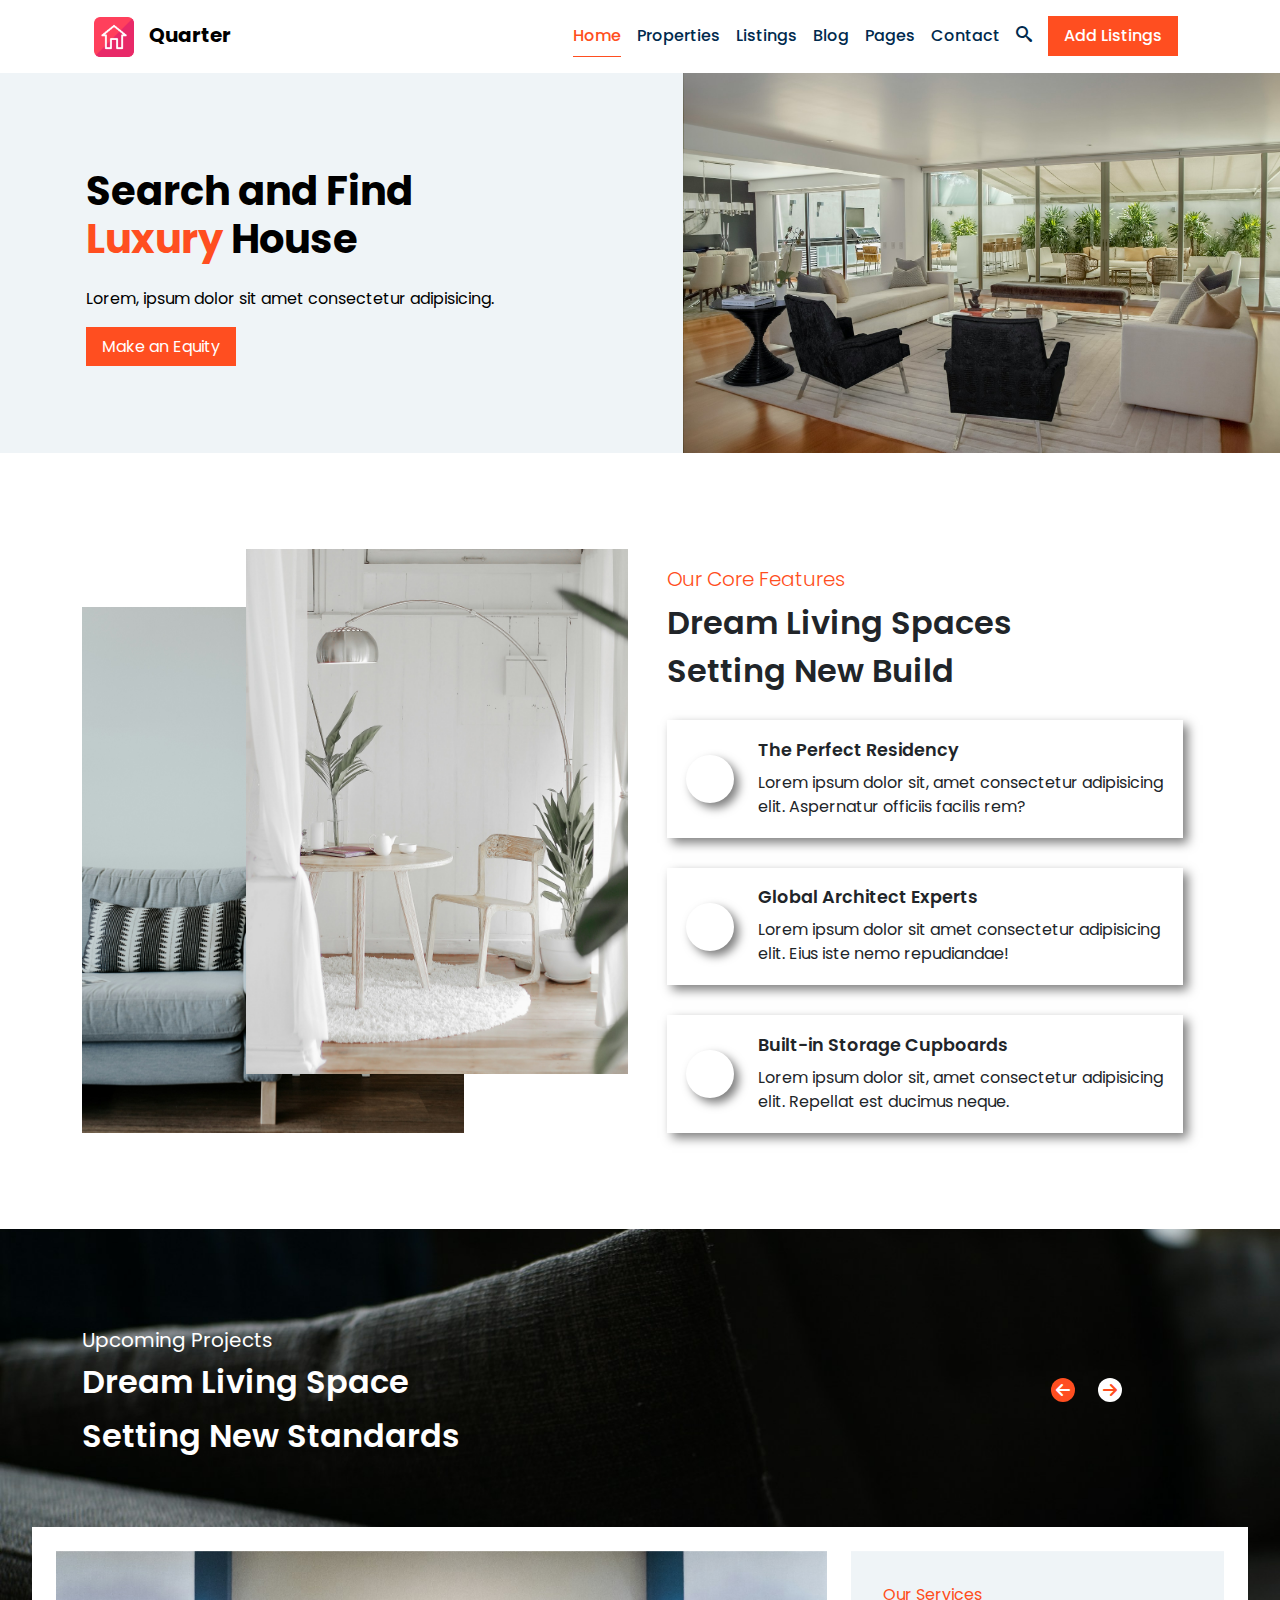
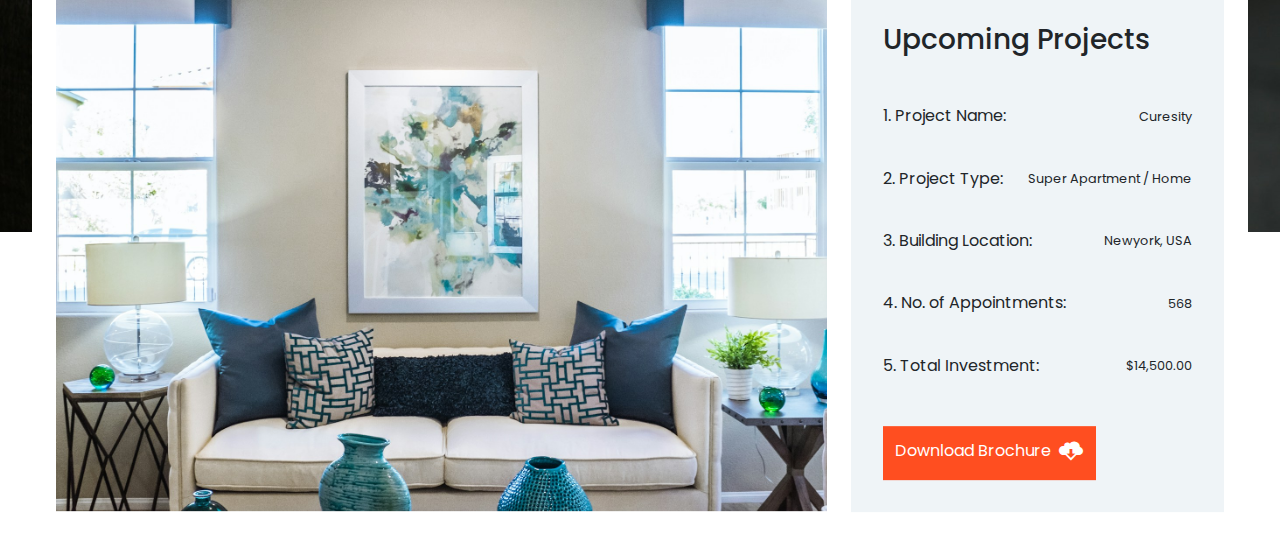
==== commit c7bebd73: "main-hero-section" ====
--- a/index.html
+++ b/index.html
@@ -132,7 +132,7 @@
           <div class="upcoming-projects-section">
             <div class="upcoming-projects-sectin-wrapper">
               <figure>
-                <img src="assets/img/features-Section-image.jpg" alt="">
+                <img src="assets/img/projects-section-image.jpg" alt="">
                 <figcaption class="section-space-top">
                   <div class="container">
                     <div class="figcaption-inner">
